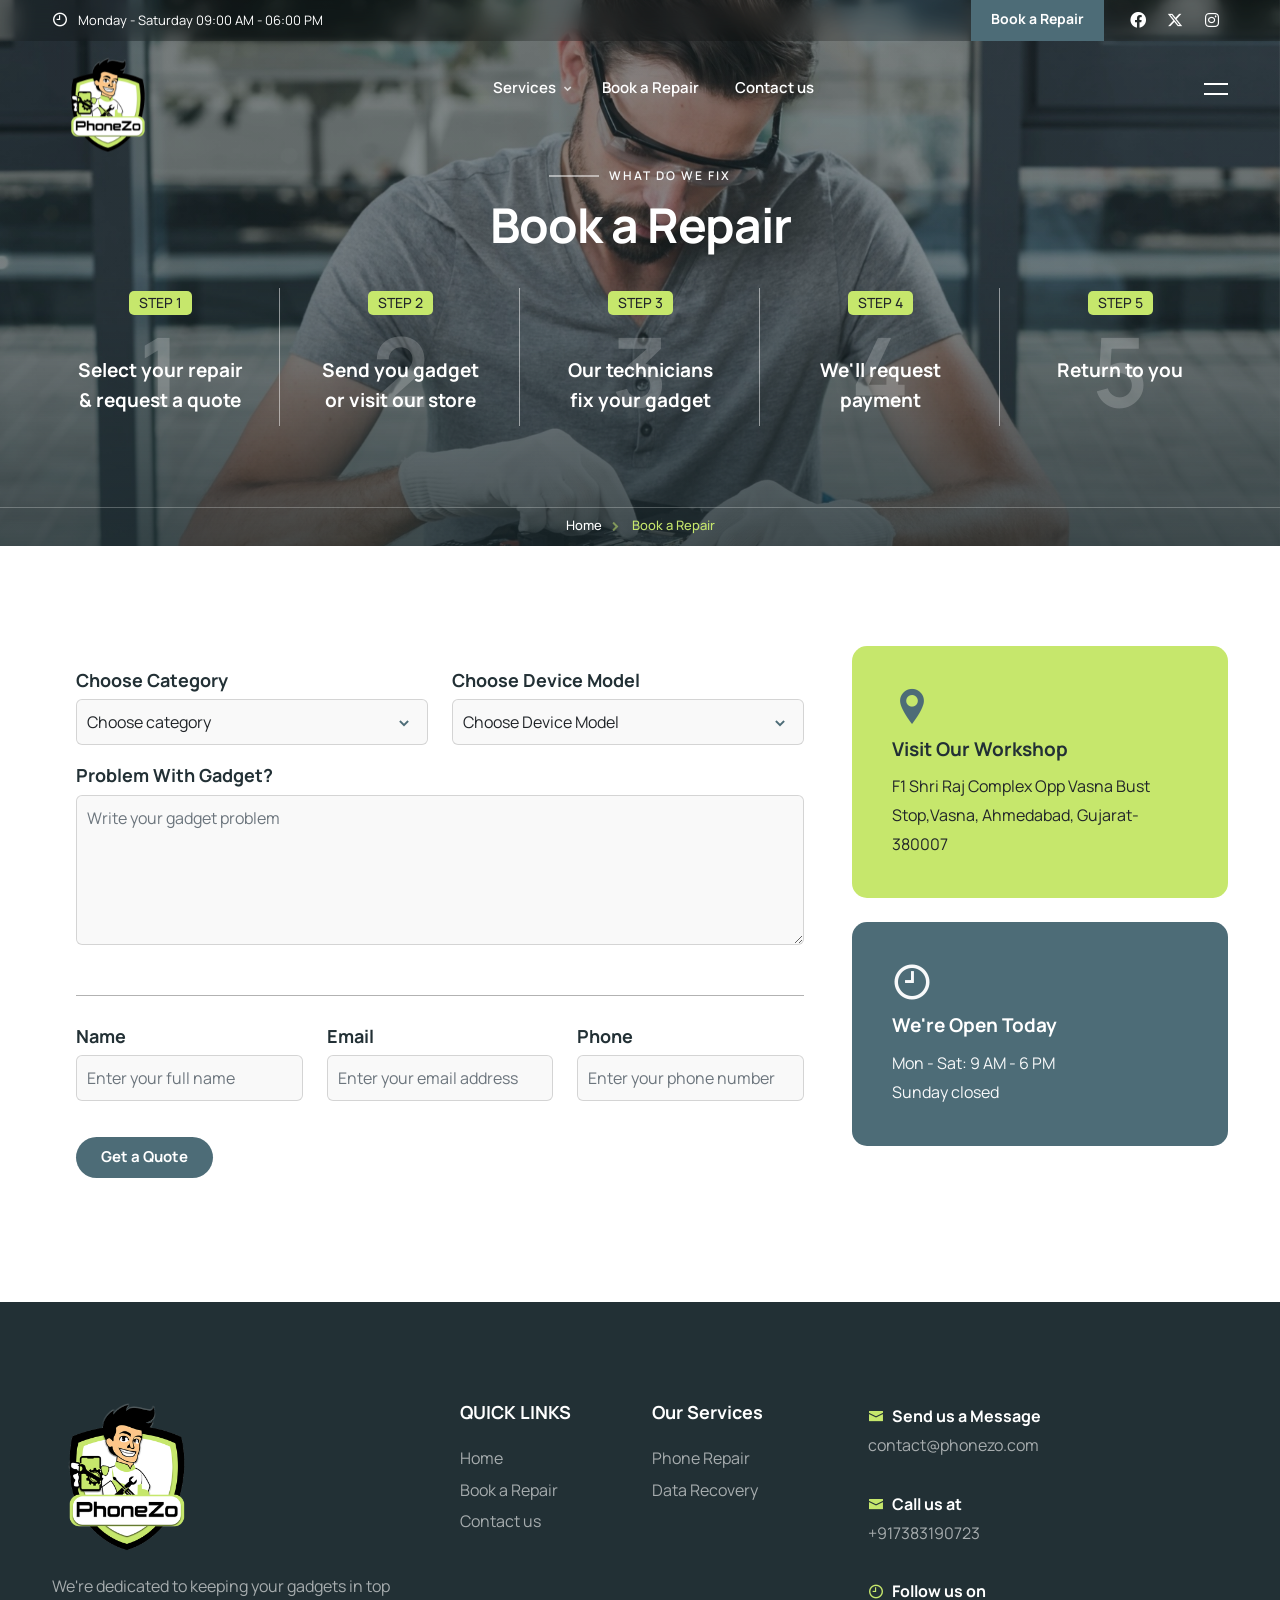
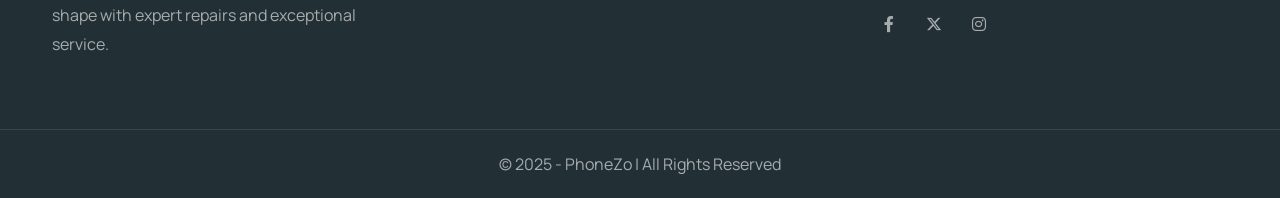
==== book-repair.html @ 8bac2947 "first commit" ====
<!DOCTYPE html>
<html lang="en">

<head>
    <title>Book Repair | Phonezo</title>
    <link rel="icon" href="images/icon.webp" type="image/gif" sizes="16x16">
    <meta content="text/html;charset=utf-8" http-equiv="Content-Type">
    <meta content="width=device-width, initial-scale=1.0" name="viewport">
    <meta content="Book Repair" name="description">
    <meta content="" name="keywords">
    <meta content="" name="author">
    <link href="css/bootstrap.min.css" rel="stylesheet" type="text/css" id="bootstrap">
    <link href="css/plugins.css" rel="stylesheet" type="text/css">
    <link href="css/swiper.css" rel="stylesheet" type="text/css">
    <link href="css/style.css" rel="stylesheet" type="text/css">
    <link href="css/coloring.css" rel="stylesheet" type="text/css">
    <link id="colors" href="css/colors/scheme-01.css" rel="stylesheet" type="text/css">

</head>

<body>
    <div id="wrapper">
        <div class="float-text show-on-scroll">
            <span><a href="#">Scroll to top</a></span>
        </div>
        <div class="scrollbar-v show-on-scroll"></div>

        <div id="de-loader"></div>

        <header class="transparent has-topbar">
            <div id="topbar">
                <div class="container">
                    <div class="row">
                        <div class="col-lg-12">
                            <div class="d-flex justify-content-between xs-hide">
                                <div class="d-flex">
                                    <!-- <div class="topbar-widget me-5"><a href="#"><i class="icofont-location-pin"></i>Our
                                            Workshop: 100 S Main St, New York, NY</a></div> -->
                                    <div class="topbar-widget me-5"><a href="#"><i class="icofont-clock-time"></i>Monday
                                            - Saturday 09:00 AM - 06:00 PM</a></div>
                                </div>

                                <div class="d-flex">
                                    <a class="btn-topbar bg-color me-3" href="./book-repair.html">Book a Repair</a>
                                    <div class="social-icons">
                                        <a href="#"><i class="fa-brands fa-facebook fa-lg"></i></a>
                                        <a href="#"><i class="fa-brands fa-x-twitter fa-lg"></i></a>
                                        <a href="#"><i class="fa-brands fa-instagram fa-lg"></i></a>
                                    </div>
                                </div>
                            </div>
                        </div>
                    </div>
                    <div class="clearfix"></div>
                </div>
            </div>
            <div class="container">
                <div class="row">
                    <div class="col-md-12">
                        <div class="de-flex sm-pt10">
                            <div class="de-flex-col">
                                <!-- logo begin -->
                                <div id="logo">
                                    <a href="index.html">
                                        <img class="logo-main" src="images/logo.png" alt="">
                                        <img class="logo-scroll" src="images/logo.png" alt="">
                                        <img class="logo-mobile" src="images/logo.png" alt="">
                                    </a>
                                </div>
                                <!-- logo close -->
                            </div>
                            <div class="de-flex-col header-col-mid">
                                <ul id="mainmenu">
                                    <li><a class="menu-item" href="#">Services</a>
                                        <ul>
                                            <li><a class="menu-item" href="./phone-repair.html">Smartphone Repair</a>
                                            </li>
                                            <li><a class="menu-item" href="./data-recovery.html">Data Recovery</a>
                                            </li>
                                        </ul>
                                    </li>
                                    <li><a class="menu-item" href="./book-repair.html">Book a Repair</a></li>
                                    <li><a class="menu-item" href="./contact.html">Contact us</a></li>
                                </ul>
                            </div>
                            <div class="de-flex-col">
                                <div class="menu_side_area">
                                    <span id="menu-btn"></span>
                                </div>

                                <div id="btn-extra">
                                    <span></span>
                                    <span></span>
                                </div>
                            </div>
                        </div>
                    </div>
                </div>
            </div>
        </header>
        <div id="content" class="no-top no-bottom">
            <div id="top"></div>
            <section id="subheader" class="relative jarallax text-light">
                <img src="images/background/11.webp" class="jarallax-img" alt="">
                <div class="container relative z-2">
                    <div class="row justify-content-center">
                        <div class="col-lg-6 text-center">
                            <div class="subtitle s2 text-light wow fadeInUp mb-2">What Do We Fix</div>
                            <h1>Book a Repair</h1>
                        </div>
                    </div>

                    <div class="spacer-single"></div>

                    <div class="row g-4 grid-divider">
                        <div class="col-lg-1-5 col-md-6 wow fadeInRight" data-wow-delay=".2s">
                            <div class="de-step-s1 text-center">
                                <div class="d-number bg-color-2 text-dark wow fadeInRight" data-wow-delay=".2s">Step 1
                                </div>
                                <h4>Select your repair &amp; request a quote</h4>
                                <div class="abs abs-center fs-96 top-50 text-white op-2 fw-bold">1</div>
                            </div>
                        </div>
                        <div class="col-lg-1-5 col-md-6 wow fadeInRight" data-wow-delay=".4s">
                            <div class="de-step-s1 text-center">
                                <div class="d-number bg-color-2 text-dark wow fadeInRight" data-wow-delay=".4s">Step 2
                                </div>
                                <h4>Send you gadget or visit our store</h4>
                                <div class="abs abs-center fs-96 top-50 text-white op-2 fw-bold">2</div>
                            </div>
                        </div>
                        <div class="col-lg-1-5 col-md-6 wow fadeInRight" data-wow-delay=".6s">
                            <div class="de-step-s1 text-center">
                                <div class="d-number bg-color-2 text-dark wow fadeInRight" data-wow-delay=".6s">Step 3
                                </div>
                                <h4>Our technicians fix your gadget</h4>
                                <div class="abs abs-center fs-96 top-50 text-white op-2 fw-bold">3</div>
                            </div>
                        </div>
                        <div class="col-lg-1-5 col-md-6 wow fadeInRight" data-wow-delay=".8s">
                            <div class="de-step-s1 text-center">
                                <div class="d-number bg-color-2 text-dark wow fadeInRight" data-wow-delay=".8s">Step 4
                                </div>
                                <h4>We'll request payment</h4>
                                <div class="abs abs-center fs-96 top-50 text-white op-2 fw-bold">4</div>
                            </div>
                        </div>
                        <div class="col-lg-1-5 col-md-6 wow fadeInRight" data-wow-delay="1s">
                            <div class="de-step-s1 text-center">
                                <div class="d-number bg-color-2 text-dark wow fadeInRight" data-wow-delay="1s">Step 5
                                </div>
                                <h4>Return to you</h4>
                                <div class="abs abs-center fs-96 top-50 text-white op-2 fw-bold">5</div>
                            </div>
                        </div>
                    </div>
                </div>
                <div class="crumb-wrapper">
                    <ul class="crumb">
                        <li><a href="index.html">Home</a></li>
                        <li class="active">Book a Repair</li>
                    </ul>
                </div>
                <div class="sw-overlay"></div>
            </section>
            <!-- section close -->

            <section>
                <div class="container">
                    <div class="row g-4 justify-content-center">
                        <div class="col-lg-8">
                            <div class="p-4 bg-white rounded-10px">
                                <form id="contact_form" class="position-relative z1000" method="post">
                                    <input type="hidden" name="access_key" value="ddac4a6a-feb9-4a60-94c5-a2700b8d0fb1">
                                    <input type="hidden" name="subject" value="New Submission from Phonezo website">
                                    <input type="checkbox" name="botcheck" id="" style="display: none;">
                                    <div class="row">
                                        <div class="col-lg-6">
                                            <h5>Choose Category</h5>
                                            <div class="relative">
                                                <select name="category" required class="form-control">
                                                    <option hidden>Choose category</option>
                                                    <option value="Smart Phone">Smart Phone</option>
                                                    <option value="Data Recovery">Data Recovery</option>
                                                </select>
                                                <i
                                                    class="absolute top-0 end-0 id-color pt-3 pe-3 icofont-simple-down"></i>
                                            </div>
                                        </div>
                                        <div class="col-lg-6">
                                            <h5>Choose Device Model</h5>
                                            <div class="relative">
                                                <select name="model" class="form-control" required>
                                                    <option hidden>Choose Device Model</option>
                                                    <optgroup label="Mobile Brands">
                                                        <option value="apple">Apple</option>
                                                        <option value="samsung">Samsung</option>
                                                        <option value="oneplus">OnePlus</option>
                                                        <option value="google">Google</option>
                                                        <option value="xiaomi">Xiaomi</option>
                                                        <option value="oppo">Oppo</option>
                                                        <option value="vivo">Vivo</option>
                                                        <option value="realme">Realme</option>
                                                        <option value="motorola">Motorola</option>
                                                        <option value="nokia">Nokia</option>
                                                        <option value="other mobile">Other mobile</option>
                                                    </optgroup>
                                                    <optgroup label="Storage Device Brands">
                                                        <option value="seagate">Seagate</option>
                                                        <option value="wd">Western Digital (WD)</option>
                                                        <option value="samsung-ssd">Samsung (SSD)</option>
                                                        <option value="kingston">Kingston</option>
                                                        <option value="crucial">Crucial</option>
                                                        <option value="adata">ADATA</option>
                                                        <option value="sandisk">SanDisk</option>
                                                        <option value="toshiba">Toshiba</option>
                                                        <option value="transcend">Transcend</option>
                                                        <option value="other-storage">Other Storage Device</option>
                                                    </optgroup>
                                                </select>
                                                <i
                                                    class="absolute top-0 end-0 id-color pt-3 pe-3 icofont-simple-down"></i>
                                            </div>
                                        </div>

                                        <div class="field-set mb20">
                                            <h5>Problem With Gadget?</h5>
                                            <textarea name="Problem" id="problem" class="form-control h-150px"
                                                placeholder="Write your gadget problem"></textarea>
                                        </div>

                                        <div class="col-lg-12">
                                            <div class="spacer-30-line"></div>
                                        </div>

                                        <div class="col-lg-4">
                                            <h5>Name</h5>
                                            <input type="text" name="Name" id="name" class="form-control"
                                                placeholder="Enter your full name" required>
                                        </div>

                                        <div class="col-lg-4">
                                            <h5>Email</h5>
                                            <input type="text" name="Email" id="email" class="form-control"
                                                placeholder="Enter your email address">
                                        </div>

                                        <div class="col-lg-4">
                                            <h5>Phone</h5>
                                            <input type="text" name="phone" id="phone" class="form-control"
                                                placeholder="Enter your phone number" required>
                                        </div>
                                    </div>
                                    <div id='submit' class="mt-3">
                                        <input type='submit' id='send_message' value='Get a Quote' class="btn-main">
                                    </div>

                                    <div id="success_message" class='success'>
                                        Your message has been sent successfully. Refresh this page if you want to send
                                        more messages.
                                    </div>
                                    <div id="error_message" class='error'>
                                        Sorry there was an error sending your form.
                                    </div>
                                    <div id="result"></div>
                                </form>
                            </div>
                        </div>

                        <div class="col-lg-4">
                            <div class="relative text-dark p-40 rounded-1 bg-color-2 mb-4">
                                <i class="d-block id-color fs-40 mb-2 icofont-location-pin"></i>
                                <h4 class="mb-2">Visit Our Workshop</h4>
                                F1 Shri Raj Complex Opp Vasna Bust Stop,Vasna, Ahmedabad, Gujarat- 380007<br>

                            </div>

                            <div class="relative bg-color text-light p-40 rounded-1 mb-4">
                                <i class="d-block fs-40 mb-2 icofont-clock-time"></i>
                                <h4 class="mb-2">We're Open Today</h4>
                                Mon - Sat: 9 AM - 6 PM<br>
                                Sunday closed<br>
                            </div>
                        </div>
                    </div>
                </div>
            </section>


        </div>
        <footer class="section-dark">
            <div class="container">
                <div class="row gx-5">
                    <div class="col-lg-4 col-sm-6">
                        <img src="images/logo.png" class="w-150px" alt="">
                        <div class="spacer-20"></div>
                        <p>We're dedicated to keeping your gadgets in top shape with expert repairs and exceptional
                            service.</p>
                    </div>
                    <div class="col-lg-4 col-sm-12 order-lg-1 order-sm-2">
                        <div class="row">
                            <div class="col-lg-6 col-sm-6">
                                <div class="widget">
                                    <h5>QUICK LINKS</h5>
                                    <ul>
                                        <li><a href="index.html">Home</a></li>
                                        <li><a href="./book-repair.html">Book a Repair</a></li>
                                        <li><a href="./contact.html">Contact us</a></li>
                                    </ul>
                                </div>
                            </div>
                            <div class="col-lg-6 col-sm-6">
                                <div class="widget">
                                    <h5>Our Services</h5>
                                    <ul>
                                        <li><a href="./phone-repair.html">Phone Repair</a></li>
                                        <li><a href="./data-recovery.html">Data Recovery</a></li>
                                    </ul>
                                </div>
                            </div>
                        </div>
                    </div>
                    <div class="col-lg-4 col-sm-6 order-lg-2 order-sm-1">
                        <div class="widget">
                            <div class="fw-bold text-white"><i class="icofont-envelope me-2 id-color-2"></i>Send us a
                                Message</div>
                            contact@phonezo.com
                        </div>
                        <div class="widget">
                            <div class="fw-bold text-white"><i class="icofont-envelope me-2 id-color-2"></i>Call us at
                            </div>
                            +917383190723
                        </div>
                        <div class="fw-bold text-white"><i class="icofont-clock-time me-2 id-color-2"></i>Follow us
                            on
                        </div>
                        <div class="social-icons mb-sm-30">
                            <a href="#"><i class="fa-brands fa-facebook-f"></i></a>
                            <a href="#"><i class="fa-brands fa-x-twitter"></i></a>
                            <a href="#"><i class="fa-brands fa-instagram"></i></a>
                        </div>
                    </div>
                </div>
            </div>
            <div class="subfooter">
                <div class="container">
                    <div class="row">
                        <div class="col-md-12 text-center">
                            © 2025 - PhoneZo | All Rights Reserved
                        </div>
                    </div>
                </div>
            </div>
        </footer>
    </div>

    <div id="extra-wrap" class="text-light">
        <div id="btn-close">
            <span></span>
            <span></span>
        </div>

        <div id="extra-content">
            <img src="images/logo.png" class="w-100px" alt="">

            <div class="spacer-30-line"></div>

            <h5 class="mb-3">Our Services</h5>

            <div class="row g-2">
                <div class="col-6">
                    <a class="p-0 py-2 text-center d-block" href="single-repair.html">
                        <img src="images/svg-color/iphone-svgrepo-com.svg" class="w-50px mb-3" alt="">
                        <h6 class="mb-0">Phone Repair</h6>
                    </a>
                </div>

                <div class="col-6">
                    <a class="p-0 py-2 text-center d-block" href="single-repair.html">
                        <img src="images/svg-color/tablet-svgrepo-com.svg" class="w-50px mb-3" alt="">
                        <h6 class="mb-0">Data Recovery</h6>
                    </a>
                </div>
            </div>


            <div class="spacer-30-line"></div>

            <h5>Contact Us</h5>
            <div><i class="icofont-clock-time me-2 op-5"></i>Monday - Saturday 08.00 - 18.00</div>
            <div><i class="icofont-location-pin me-2 op-5"></i>100 S Main St, New York, </div>
            <div><i class="icofont-envelope me-2 op-5"></i>contact@PhoneZo.com</div>

            <div class="spacer-30-line"></div>

            <h5>About Us</h5>
            <p>We’re passionate about keeping your gadgets in top shape. Our dedicated team of experienced technicians
                combines technical expertise with exceptional customer service to provide reliable repairs for all your
                electronic devices.</p>

            <div class="social-icons">
                <a href="#"><i class="fa-brands fa-facebook-f"></i></a>
                <a href="#"><i class="fa-brands fa-x-twitter"></i></a>
                <a href="#"><i class="fa-brands fa-instagram"></i></a>
            </div>
        </div>
    </div>

    <script src="js/plugins.js"></script>
    <script src="js/designesia.js"></script>
    <script>
        const form = document.getElementById('contact_form');
        const result = document.getElementById('result');

        form.addEventListener('submit', function (e) {
            e.preventDefault();
            const formData = new FormData(form);
            const object = Object.fromEntries(formData);
            const json = JSON.stringify(object);
            result.innerHTML = "Please wait..."

            fetch('https://api.web3forms.com/submit', {
                method: 'POST',
                headers: {
                    'Content-Type': 'application/json',
                    'Accept': 'application/json'
                },
                body: json
            })
                .then(async (response) => {
                    let json = await response.json();
                    if (response.status == 200) {
                        result.innerHTML = json.message;
                    } else {
                        console.log(response);
                        result.innerHTML = json.message;
                    }
                })
                .catch(error => {
                    console.log(error);
                    result.innerHTML = "Something went wrong!";
                })
                .then(function () {
                    form.reset();
                    setTimeout(() => {
                        result.style.display = "none";
                    }, 3000);
                });
        });
    </script>
</body>

</html>
---- css/plugins.css ----
@charset "UTF-8";
/*!
 * animate.css -http://daneden.me/animate
 * Version - 3.5.1
 * Licensed under the MIT license - http://opensource.org/licenses/MIT
 *
 * Copyright (c) 2016 Daniel Eden
 */
 .animated{-webkit-animation-duration:.8s;animation-duration:.8s;-webkit-animation-fill-mode:both;animation-fill-mode:both}.animated.infinite{-webkit-animation-iteration-count:infinite;animation-iteration-count:infinite}.animated.hinge{-webkit-animation-duration:2s;animation-duration:2s}.animated.flipOutX,.animated.flipOutY,.animated.bounceIn,.animated.bounceOut{-webkit-animation-duration:.75s;animation-duration:.75s}@-webkit-keyframes bounce{from,20%,53%,80%,to{-webkit-animation-timing-function:cubic-bezier(.215,.61,.355,1);animation-timing-function:cubic-bezier(.215,.61,.355,1);-webkit-transform:translate3d(0,0,0);transform:translate3d(0,0,0)}40%,43%{-webkit-animation-timing-function:cubic-bezier(.755,.05,.855,.06);animation-timing-function:cubic-bezier(.755,.05,.855,.06);-webkit-transform:translate3d(0,-30px,0);transform:translate3d(0,-30px,0)}70%{-webkit-animation-timing-function:cubic-bezier(.755,.05,.855,.06);animation-timing-function:cubic-bezier(.755,.05,.855,.06);-webkit-transform:translate3d(0,-15px,0);transform:translate3d(0,-15px,0)}90%{-webkit-transform:translate3d(0,-4px,0);transform:translate3d(0,-4px,0)}}@keyframes bounce{from,20%,53%,80%,to{-webkit-animation-timing-function:cubic-bezier(.215,.61,.355,1);animation-timing-function:cubic-bezier(.215,.61,.355,1);-webkit-transform:translate3d(0,0,0);transform:translate3d(0,0,0)}40%,43%{-webkit-animation-timing-function:cubic-bezier(.755,.05,.855,.06);animation-timing-function:cubic-bezier(.755,.05,.855,.06);-webkit-transform:translate3d(0,-30px,0);transform:translate3d(0,-30px,0)}70%{-webkit-animation-timing-function:cubic-bezier(.755,.05,.855,.06);animation-timing-function:cubic-bezier(.755,.05,.855,.06);-webkit-transform:translate3d(0,-15px,0);transform:translate3d(0,-15px,0)}90%{-webkit-transform:translate3d(0,-4px,0);transform:translate3d(0,-4px,0)}}.bounce{-webkit-animation-name:bounce;animation-name:bounce;-webkit-transform-origin:center bottom;transform-origin:center bottom}@-webkit-keyframes flash{from,50%,to{opacity:1}25%,75%{opacity:0}}@keyframes flash{from,50%,to{opacity:1}25%,75%{opacity:0}}.flash{-webkit-animation-name:flash;animation-name:flash}@-webkit-keyframes pulse{from{-webkit-transform:scale3d(1,1,1);transform:scale3d(1,1,1)}50%{-webkit-transform:scale3d(1.05,1.05,1.05);transform:scale3d(1.05,1.05,1.05)}to{-webkit-transform:scale3d(1,1,1);transform:scale3d(1,1,1)}}@keyframes pulse{from{-webkit-transform:scale3d(1,1,1);transform:scale3d(1,1,1)}50%{-webkit-transform:scale3d(1.05,1.05,1.05);transform:scale3d(1.05,1.05,1.05)}to{-webkit-transform:scale3d(1,1,1);transform:scale3d(1,1,1)}}.pulse{-webkit-animation-name:pulse;animation-name:pulse}@-webkit-keyframes rubberBand{from{-webkit-transform:scale3d(1,1,1);transform:scale3d(1,1,1)}30%{-webkit-transform:scale3d(1.25,.75,1);transform:scale3d(1.25,.75,1)}40%{-webkit-transform:scale3d(.75,1.25,1);transform:scale3d(.75,1.25,1)}50%{-webkit-transform:scale3d(1.15,.85,1);transform:scale3d(1.15,.85,1)}65%{-webkit-transform:scale3d(.95,1.05,1);transform:scale3d(.95,1.05,1)}75%{-webkit-transform:scale3d(1.05,.95,1);transform:scale3d(1.05,.95,1)}to{-webkit-transform:scale3d(1,1,1);transform:scale3d(1,1,1)}}@keyframes rubberBand{from{-webkit-transform:scale3d(1,1,1);transform:scale3d(1,1,1)}30%{-webkit-transform:scale3d(1.25,.75,1);transform:scale3d(1.25,.75,1)}40%{-webkit-transform:scale3d(.75,1.25,1);transform:scale3d(.75,1.25,1)}50%{-webkit-transform:scale3d(1.15,.85,1);transform:scale3d(1.15,.85,1)}65%{-webkit-transform:scale3d(.95,1.05,1);transform:scale3d(.95,1.05,1)}75%{-webkit-transform:scale3d(1.05,.95,1);transform:scale3d(1.05,.95,1)}to{-webkit-transform:scale3d(1,1,1);transform:scale3d(1,1,1)}}.rubberBand{-webkit-animation-name:rubberBand;animation-name:rubberBand}@-webkit-keyframes shake{from,to{-webkit-transform:translate3d(0,0,0);transform:translate3d(0,0,0)}10%,30%,50%,70%,90%{-webkit-transform:translate3d(-10px,0,0);transform:translate3d(-10px,0,0)}20%,40%,60%,80%{-webkit-transform:translate3d(10px,0,0);transform:translate3d(10px,0,0)}}@keyframes shake{from,to{-webkit-transform:translate3d(0,0,0);transform:translate3d(0,0,0)}10%,30%,50%,70%,90%{-webkit-transform:translate3d(-10px,0,0);transform:translate3d(-10px,0,0)}20%,40%,60%,80%{-webkit-transform:translate3d(10px,0,0);transform:translate3d(10px,0,0)}}.shake{-webkit-animation-name:shake;animation-name:shake}@-webkit-keyframes headShake{0%{-webkit-transform:translateX(0);transform:translateX(0)}6.5%{-webkit-transform:translateX(-6px) rotateY(-9deg);transform:translateX(-6px) rotateY(-9deg)}18.5%{-webkit-transform:translateX(5px) rotateY(7deg);transform:translateX(5px) rotateY(7deg)}31.5%{-webkit-transform:translateX(-3px) rotateY(-5deg);transform:translateX(-3px) rotateY(-5deg)}43.5%{-webkit-transform:translateX(2px) rotateY(3deg);transform:translateX(2px) rotateY(3deg)}50%{-webkit-transform:translateX(0);transform:translateX(0)}}@keyframes headShake{0%{-webkit-transform:translateX(0);transform:translateX(0)}6.5%{-webkit-transform:translateX(-6px) rotateY(-9deg);transform:translateX(-6px) rotateY(-9deg)}18.5%{-webkit-transform:translateX(5px) rotateY(7deg);transform:translateX(5px) rotateY(7deg)}31.5%{-webkit-transform:translateX(-3px) rotateY(-5deg);transform:translateX(-3px) rotateY(-5deg)}43.5%{-webkit-transform:translateX(2px) rotateY(3deg);transform:translateX(2px) rotateY(3deg)}50%{-webkit-transform:translateX(0);transform:translateX(0)}}.headShake{-webkit-animation-timing-function:ease-in-out;animation-timing-function:ease-in-out;-webkit-animation-name:headShake;animation-name:headShake}@-webkit-keyframes swing{20%{-webkit-transform:rotate3d(0,0,1,15deg);transform:rotate3d(0,0,1,15deg)}40%{-webkit-transform:rotate3d(0,0,1,-10deg);transform:rotate3d(0,0,1,-10deg)}60%{-webkit-transform:rotate3d(0,0,1,5deg);transform:rotate3d(0,0,1,5deg)}80%{-webkit-transform:rotate3d(0,0,1,-5deg);transform:rotate3d(0,0,1,-5deg)}to{-webkit-transform:rotate3d(0,0,1,0deg);transform:rotate3d(0,0,1,0deg)}}@keyframes swing{20%{-webkit-transform:rotate3d(0,0,1,15deg);transform:rotate3d(0,0,1,15deg)}40%{-webkit-transform:rotate3d(0,0,1,-10deg);transform:rotate3d(0,0,1,-10deg)}60%{-webkit-transform:rotate3d(0,0,1,5deg);transform:rotate3d(0,0,1,5deg)}80%{-webkit-transform:rotate3d(0,0,1,-5deg);transform:rotate3d(0,0,1,-5deg)}to{-webkit-transform:rotate3d(0,0,1,0deg);transform:rotate3d(0,0,1,0deg)}}.swing{-webkit-transform-origin:top center;transform-origin:top center;-webkit-animation-name:swing;animation-name:swing}@-webkit-keyframes tada{from{-webkit-transform:scale3d(1,1,1);transform:scale3d(1,1,1)}10%,20%{-webkit-transform:scale3d(.9,.9,.9) rotate3d(0,0,1,-3deg);transform:scale3d(.9,.9,.9) rotate3d(0,0,1,-3deg)}30%,50%,70%,90%{-webkit-transform:scale3d(1.1,1.1,1.1) rotate3d(0,0,1,3deg);transform:scale3d(1.1,1.1,1.1) rotate3d(0,0,1,3deg)}40%,60%,80%{-webkit-transform:scale3d(1.1,1.1,1.1) rotate3d(0,0,1,-3deg);transform:scale3d(1.1,1.1,1.1) rotate3d(0,0,1,-3deg)}to{-webkit-transform:scale3d(1,1,1);transform:scale3d(1,1,1)}}@keyframes tada{from{-webkit-transform:scale3d(1,1,1);transform:scale3d(1,1,1)}10%,20%{-webkit-transform:scale3d(.9,.9,.9) rotate3d(0,0,1,-3deg);transform:scale3d(.9,.9,.9) rotate3d(0,0,1,-3deg)}30%,50%,70%,90%{-webkit-transform:scale3d(1.1,1.1,1.1) rotate3d(0,0,1,3deg);transform:scale3d(1.1,1.1,1.1) rotate3d(0,0,1,3deg)}40%,60%,80%{-webkit-transform:scale3d(1.1,1.1,1.1) rotate3d(0,0,1,-3deg);transform:scale3d(1.1,1.1,1.1) rotate3d(0,0,1,-3deg)}to{-webkit-transform:scale3d(1,1,1);transform:scale3d(1,1,1)}}.tada{-webkit-animation-name:tada;animation-name:tada}@-webkit-keyframes wobble{from{-webkit-transform:none;transform:none}15%{-webkit-transform:translate3d(-25%,0,0) rotate3d(0,0,1,-5deg);transform:translate3d(-25%,0,0) rotate3d(0,0,1,-5deg)}30%{-webkit-transform:translate3d(20%,0,0) rotate3d(0,0,1,3deg);transform:translate3d(20%,0,0) rotate3d(0,0,1,3deg)}45%{-webkit-transform:translate3d(-15%,0,0) rotate3d(0,0,1,-3deg);transform:translate3d(-15%,0,0) rotate3d(0,0,1,-3deg)}60%{-webkit-transform:translate3d(10%,0,0) rotate3d(0,0,1,2deg);transform:translate3d(10%,0,0) rotate3d(0,0,1,2deg)}75%{-webkit-transform:translate3d(-5%,0,0) rotate3d(0,0,1,-1deg);transform:translate3d(-5%,0,0) rotate3d(0,0,1,-1deg)}to{-webkit-transform:none;transform:none}}@keyframes wobble{from{-webkit-transform:none;transform:none}15%{-webkit-transform:translate3d(-25%,0,0) rotate3d(0,0,1,-5deg);transform:translate3d(-25%,0,0) rotate3d(0,0,1,-5deg)}30%{-webkit-transform:translate3d(20%,0,0) rotate3d(0,0,1,3deg);transform:translate3d(20%,0,0) rotate3d(0,0,1,3deg)}45%{-webkit-transform:translate3d(-15%,0,0) rotate3d(0,0,1,-3deg);transform:translate3d(-15%,0,0) rotate3d(0,0,1,-3deg)}60%{-webkit-transform:translate3d(10%,0,0) rotate3d(0,0,1,2deg);transform:translate3d(10%,0,0) rotate3d(0,0,1,2deg)}75%{-webkit-transform:translate3d(-5%,0,0) rotate3d(0,0,1,-1deg);transform:translate3d(-5%,0,0) rotate3d(0,0,1,-1deg)}to{-webkit-transform:none;transform:none}}.wobble{-webkit-animation-name:wobble;animation-name:wobble}@-webkit-keyframes jello{from,11.1%,to{-webkit-transform:none;transform:none}22.2%{-webkit-transform:skewX(-12.5deg) skewY(-12.5deg);transform:skewX(-12.5deg) skewY(-12.5deg)}33.3%{-webkit-transform:skewX(6.25deg) skewY(6.25deg);transform:skewX(6.25deg) skewY(6.25deg)}44.4%{-webkit-transform:skewX(-3.125deg) skewY(-3.125deg);transform:skewX(-3.125deg) skewY(-3.125deg)}55.5%{-webkit-transform:skewX(1.5625deg) skewY(1.5625deg);transform:skewX(1.5625deg) skewY(1.5625deg)}66.6%{-webkit-transform:skewX(-0.78125deg) skewY(-0.78125deg);transform:skewX(-0.78125deg) skewY(-0.78125deg)}77.7%{-webkit-transform:skewX(0.390625deg) skewY(0.390625deg);transform:skewX(0.390625deg) skewY(0.390625deg)}88.8%{-webkit-transform:skewX(-0.1953125deg) skewY(-0.1953125deg);transform:skewX(-0.1953125deg) skewY(-0.1953125deg)}}@keyframes jello{from,11.1%,to{-webkit-transform:none;transform:none}22.2%{-webkit-transform:skewX(-12.5deg) skewY(-12.5deg);transform:skewX(-12.5deg) skewY(-12.5deg)}33.3%{-webkit-transform:skewX(6.25deg) skewY(6.25deg);transform:skewX(6.25deg) skewY(6.25deg)}44.4%{-webkit-transform:skewX(-3.125deg) skewY(-3.125deg);transform:skewX(-3.125deg) skewY(-3.125deg)}55.5%{-webkit-transform:skewX(1.5625deg) skewY(1.5625deg);transform:skewX(1.5625deg) skewY(1.5625deg)}66.6%{-webkit-transform:skewX(-0.78125deg) skewY(-0.78125deg);transform:skewX(-0.78125deg) skewY(-0.78125deg)}77.7%{-webkit-transform:skewX(0.390625deg) skewY(0.390625deg);transform:skewX(0.390625deg) skewY(0.390625deg)}88.8%{-webkit-transform:skewX(-0.1953125deg) skewY(-0.1953125deg);transform:skewX(-0.1953125deg) skewY(-0.1953125deg)}}.jello{-webkit-animation-name:jello;animation-name:jello;-webkit-transform-origin:center;transform-origin:center}@-webkit-keyframes bounceIn{from,20%,40%,60%,80%,to{-webkit-animation-timing-function:cubic-bezier(.215,.61,.355,1);animation-timing-function:cubic-bezier(.215,.61,.355,1)}0%{opacity:0;-webkit-transform:scale3d(.3,.3,.3);transform:scale3d(.3,.3,.3)}20%{-webkit-transform:scale3d(1.1,1.1,1.1);transform:scale3d(1.1,1.1,1.1)}40%{-webkit-transform:scale3d(.9,.9,.9);transform:scale3d(.9,.9,.9)}60%{opacity:1;-webkit-transform:scale3d(1.03,1.03,1.03);transform:scale3d(1.03,1.03,1.03)}80%{-webkit-transform:scale3d(.97,.97,.97);transform:scale3d(.97,.97,.97)}to{opacity:1;-webkit-transform:scale3d(1,1,1);transform:scale3d(1,1,1)}}@keyframes bounceIn{from,20%,40%,60%,80%,to{-webkit-animation-timing-function:cubic-bezier(.215,.61,.355,1);animation-timing-function:cubic-bezier(.215,.61,.355,1)}0%{opacity:0;-webkit-transform:scale3d(.3,.3,.3);transform:scale3d(.3,.3,.3)}20%{-webkit-transform:scale3d(1.1,1.1,1.1);transform:scale3d(1.1,1.1,1.1)}40%{-webkit-transform:scale3d(.9,.9,.9);transform:scale3d(.9,.9,.9)}60%{opacity:1;-webkit-transform:scale3d(1.03,1.03,1.03);transform:scale3d(1.03,1.03,1.03)}80%{-webkit-transform:scale3d(.97,.97,.97);transform:scale3d(.97,.97,.97)}to{opacity:1;-webkit-transform:scale3d(1,1,1);transform:scale3d(1,1,1)}}.bounceIn{-webkit-animation-name:bounceIn;animation-name:bounceIn}@-webkit-keyframes bounceInDown{from,60%,75%,90%,to{-webkit-animation-timing-function:cubic-bezier(.215,.61,.355,1);animation-timing-function:cubic-bezier(.215,.61,.355,1)}0%{opacity:0;-webkit-transform:translate3d(0,-3000px,0);transform:translate3d(0,-3000px,0)}60%{opacity:1;-webkit-transform:translate3d(0,25px,0);transform:translate3d(0,25px,0)}75%{-webkit-transform:translate3d(0,-10px,0);transform:translate3d(0,-10px,0)}90%{-webkit-transform:translate3d(0,5px,0);transform:translate3d(0,5px,0)}to{-webkit-transform:none;transform:none}}@keyframes bounceInDown{from,60%,75%,90%,to{-webkit-animation-timing-function:cubic-bezier(.215,.61,.355,1);animation-timing-function:cubic-bezier(.215,.61,.355,1)}0%{opacity:0;-webkit-transform:translate3d(0,-3000px,0);transform:translate3d(0,-3000px,0)}60%{opacity:1;-webkit-transform:translate3d(0,25px,0);transform:translate3d(0,25px,0)}75%{-webkit-transform:translate3d(0,-10px,0);transform:translate3d(0,-10px,0)}90%{-webkit-transform:translate3d(0,5px,0);transform:translate3d(0,5px,0)}to{-webkit-transform:none;transform:none}}.bounceInDown{-webkit-animation-name:bounceInDown;animation-name:bounceInDown}@-webkit-keyframes bounceInLeft{from,60%,75%,90%,to{-webkit-animation-timing-function:cubic-bezier(.215,.61,.355,1);animation-timing-function:cubic-bezier(.215,.61,.355,1)}0%{opacity:0;-webkit-transform:translate3d(-3000px,0,0);transform:translate3d(-3000px,0,0)}60%{opacity:1;-webkit-transform:translate3d(25px,0,0);transform:translate3d(25px,0,0)}75%{-webkit-transform:translate3d(-10px,0,0);transform:translate3d(-10px,0,0)}90%{-webkit-transform:translate3d(5px,0,0);transform:translate3d(5px,0,0)}to{-webkit-transform:none;transform:none}}@keyframes bounceInLeft{from,60%,75%,90%,to{-webkit-animation-timing-function:cubic-bezier(.215,.61,.355,1);animation-timing-function:cubic-bezier(.215,.61,.355,1)}0%{opacity:0;-webkit-transform:translate3d(-3000px,0,0);transform:translate3d(-3000px,0,0)}60%{opacity:1;-webkit-transform:translate3d(25px,0,0);transform:translate3d(25px,0,0)}75%{-webkit-transform:translate3d(-10px,0,0);transform:translate3d(-10px,0,0)}90%{-webkit-transform:translate3d(5px,0,0);transform:translate3d(5px,0,0)}to{-webkit-transform:none;transform:none}}.bounceInLeft{-webkit-animation-name:bounceInLeft;animation-name:bounceInLeft}@-webkit-keyframes bounceInRight{from,60%,75%,90%,to{-webkit-animation-timing-function:cubic-bezier(.215,.61,.355,1);animation-timing-function:cubic-bezier(.215,.61,.355,1)}from{opacity:0;-webkit-transform:translate3d(3000px,0,0);transform:translate3d(3000px,0,0)}60%{opacity:1;-webkit-transform:translate3d(-25px,0,0);transform:translate3d(-25px,0,0)}75%{-webkit-transform:translate3d(10px,0,0);transform:translate3d(10px,0,0)}90%{-webkit-transform:translate3d(-5px,0,0);transform:translate3d(-5px,0,0)}to{-webkit-transform:none;transform:none}}@keyframes bounceInRight{from,60%,75%,90%,to{-webkit-animation-timing-function:cubic-bezier(.215,.61,.355,1);animation-timing-function:cubic-bezier(.215,.61,.355,1)}from{opacity:0;-webkit-transform:translate3d(3000px,0,0);transform:translate3d(3000px,0,0)}60%{opacity:1;-webkit-transform:translate3d(-25px,0,0);transform:translate3d(-25px,0,0)}75%{-webkit-transform:translate3d(10px,0,0);transform:translate3d(10px,0,0)}90%{-webkit-transform:translate3d(-5px,0,0);transform:translate3d(-5px,0,0)}to{-webkit-transform:none;transform:none}}.bounceInRight{-webkit-animation-name:bounceInRight;animation-name:bounceInRight}@-webkit-keyframes bounceInUp{from,60%,75%,90%,to{-webkit-animation-timing-function:cubic-bezier(.215,.61,.355,1);animation-timing-function:cubic-bezier(.215,.61,.355,1)}from{opacity:0;-webkit-transform:translate3d(0,3000px,0);transform:translate3d(0,3000px,0)}60%{opacity:1;-webkit-transform:translate3d(0,-20px,0);transform:translate3d(0,-20px,0)}75%{-webkit-transform:translate3d(0,10px,0);transform:translate3d(0,10px,0)}90%{-webkit-transform:translate3d(0,-5px,0);transform:translate3d(0,-5px,0)}to{-webkit-transform:translate3d(0,0,0);transform:translate3d(0,0,0)}}@keyframes bounceInUp{from,60%,75%,90%,to{-webkit-animation-timing-function:cubic-bezier(.215,.61,.355,1);animation-timing-function:cubic-bezier(.215,.61,.355,1)}from{opacity:0;-webkit-transform:translate3d(0,3000px,0);transform:translate3d(0,3000px,0)}60%{opacity:1;-webkit-transform:translate3d(0,-20px,0);transform:translate3d(0,-20px,0)}75%{-webkit-transform:translate3d(0,10px,0);transform:translate3d(0,10px,0)}90%{-webkit-transform:translate3d(0,-5px,0);transform:translate3d(0,-5px,0)}to{-webkit-transform:translate3d(0,0,0);transform:translate3d(0,0,0)}}.bounceInUp{-webkit-animation-name:bounceInUp;animation-name:bounceInUp}@-webkit-keyframes bounceOut{20%{-webkit-transform:scale3d(.9,.9,.9);transform:scale3d(.9,.9,.9)}50%,55%{opacity:1;-webkit-transform:scale3d(1.1,1.1,1.1);transform:scale3d(1.1,1.1,1.1)}to{opacity:0;-webkit-transform:scale3d(.3,.3,.3);transform:scale3d(.3,.3,.3)}}@keyframes bounceOut{20%{-webkit-transform:scale3d(.9,.9,.9);transform:scale3d(.9,.9,.9)}50%,55%{opacity:1;-webkit-transform:scale3d(1.1,1.1,1.1);transform:scale3d(1.1,1.1,1.1)}to{opacity:0;-webkit-transform:scale3d(.3,.3,.3);transform:scale3d(.3,.3,.3)}}.bounceOut{-webkit-animation-name:bounceOut;animation-name:bounceOut}@-webkit-keyframes bounceOutDown{20%{-webkit-transform:translate3d(0,10px,0);transform:translate3d(0,10px,0)}40%,45%{opacity:1;-webkit-transform:translate3d(0,-20px,0);transform:translate3d(0,-20px,0)}to{opacity:0;-webkit-transform:translate3d(0,2000px,0);transform:translate3d(0,2000px,0)}}@keyframes bounceOutDown{20%{-webkit-transform:translate3d(0,10px,0);transform:translate3d(0,10px,0)}40%,45%{opacity:1;-webkit-transform:translate3d(0,-20px,0);transform:translate3d(0,-20px,0)}to{opacity:0;-webkit-transform:translate3d(0,2000px,0);transform:translate3d(0,2000px,0)}}.bounceOutDown{-webkit-animation-name:bounceOutDown;animation-name:bounceOutDown}@-webkit-keyframes bounceOutLeft{20%{opacity:1;-webkit-transform:translate3d(20px,0,0);transform:translate3d(20px,0,0)}to{opacity:0;-webkit-transform:translate3d(-2000px,0,0);transform:translate3d(-2000px,0,0)}}@keyframes bounceOutLeft{20%{opacity:1;-webkit-transform:translate3d(20px,0,0);transform:translate3d(20px,0,0)}to{opacity:0;-webkit-transform:translate3d(-2000px,0,0);transform:translate3d(-2000px,0,0)}}.bounceOutLeft{-webkit-animation-name:bounceOutLeft;animation-name:bounceOutLeft}@-webkit-keyframes bounceOutRight{20%{opacity:1;-webkit-transform:translate3d(-20px,0,0);transform:translate3d(-20px,0,0)}to{opacity:0;-webkit-transform:translate3d(2000px,0,0);transform:translate3d(2000px,0,0)}}@keyframes bounceOutRight{20%{opacity:1;-webkit-transform:translate3d(-20px,0,0);transform:translate3d(-20px,0,0)}to{opacity:0;-webkit-transform:translate3d(2000px,0,0);transform:translate3d(2000px,0,0)}}.bounceOutRight{-webkit-animation-name:bounceOutRight;animation-name:bounceOutRight}@-webkit-keyframes bounceOutUp{20%{-webkit-transform:translate3d(0,-10px,0);transform:translate3d(0,-10px,0)}40%,45%{opacity:1;-webkit-transform:translate3d(0,20px,0);transform:translate3d(0,20px,0)}to{opacity:0;-webkit-transform:translate3d(0,-2000px,0);transform:translate3d(0,-2000px,0)}}@keyframes bounceOutUp{20%{-webkit-transform:translate3d(0,-10px,0);transform:translate3d(0,-10px,0)}40%,45%{opacity:1;-webkit-transform:translate3d(0,20px,0);transform:translate3d(0,20px,0)}to{opacity:0;-webkit-transform:translate3d(0,-2000px,0);transform:translate3d(0,-2000px,0)}}.bounceOutUp{-webkit-animation-name:bounceOutUp;animation-name:bounceOutUp}@-webkit-keyframes fadeIn{from{opacity:0}to{opacity:1}}@keyframes fadeIn{from{opacity:0}to{opacity:1}}.fadeIn{-webkit-animation-name:fadeIn;animation-name:fadeIn}@-webkit-keyframes fadeInDown{from{opacity:0;-webkit-transform:translate3d(0,-30%,0);transform:translate3d(0,-30%,0)}to{opacity:1;-webkit-transform:none;transform:none}}@keyframes fadeInDown{from{opacity:0;-webkit-transform:translate3d(0,-30%,0);transform:translate3d(0,-30%,0)}to{opacity:1;-webkit-transform:none;transform:none}}.fadeInDown{-webkit-animation-name:fadeInDown;animation-name:fadeInDown}@-webkit-keyframes fadeInDownBig{from{opacity:0;-webkit-transform:translate3d(0,-2000px,0);transform:translate3d(0,-2000px,0)}to{opacity:1;-webkit-transform:none;transform:none}}@keyframes fadeInDownBig{from{opacity:0;-webkit-transform:translate3d(0,-2000px,0);transform:translate3d(0,-2000px,0)}to{opacity:1;-webkit-transform:none;transform:none}}.fadeInDownBig{-webkit-animation-name:fadeInDownBig;animation-name:fadeInDownBig}@-webkit-keyframes fadeInLeft{from{opacity:0;-webkit-transform:translate3d(-10%,0,0);transform:translate3d(-10%,0,0)}to{opacity:1;-webkit-transform:none;transform:none}}@keyframes fadeInLeft{from{opacity:0;-webkit-transform:translate3d(-10%,0,0);transform:translate3d(-10%,0,0)}to{opacity:1;-webkit-transform:none;transform:none}}.fadeInLeft{-webkit-animation-name:fadeInLeft;animation-name:fadeInLeft}@-webkit-keyframes fadeInLeftBig{from{opacity:0;-webkit-transform:translate3d(-2000px,0,0);transform:translate3d(-2000px,0,0)}to{opacity:1;-webkit-transform:none;transform:none}}@keyframes fadeInLeftBig{from{opacity:0;-webkit-transform:translate3d(-2000px,0,0);transform:translate3d(-2000px,0,0)}to{opacity:1;-webkit-transform:none;transform:none}}.fadeInLeftBig{-webkit-animation-name:fadeInLeftBig;animation-name:fadeInLeftBig}@-webkit-keyframes fadeInRight{from{opacity:0;-webkit-transform:translate3d(10%,0,0);transform:translate3d(10%,0,0)}to{opacity:1;-webkit-transform:none;transform:none}}@keyframes fadeInRight{from{opacity:0;-webkit-transform:translate3d(10%,0,0);transform:translate3d(10%,0,0)}to{opacity:1;-webkit-transform:none;transform:none}}.fadeInRight{-webkit-animation-name:fadeInRight;animation-name:fadeInRight}@-webkit-keyframes fadeInRightBig{from{opacity:0;-webkit-transform:translate3d(2000px,0,0);transform:translate3d(2000px,0,0)}to{opacity:1;-webkit-transform:none;transform:none}}@keyframes fadeInRightBig{from{opacity:0;-webkit-transform:translate3d(2000px,0,0);transform:translate3d(2000px,0,0)}to{opacity:1;-webkit-transform:none;transform:none}}.fadeInRightBig{-webkit-animation-name:fadeInRightBig;animation-name:fadeInRightBig}@-webkit-keyframes fadeInUp{from{opacity:0;-webkit-transform:translate3d(0,30%,0);transform:translate3d(0,30%,0)}to{opacity:1;-webkit-transform:none;transform:none}}@keyframes fadeInUp{from{opacity:0;-webkit-transform:translate3d(0,30%,0);transform:translate3d(0,30%,0)}to{opacity:1;-webkit-transform:none;transform:none}}.fadeInUp{-webkit-animation-name:fadeInUp;animation-name:fadeInUp}@-webkit-keyframes fadeInUpBig{from{opacity:0;-webkit-transform:translate3d(0,2000px,0);transform:translate3d(0,2000px,0)}to{opacity:1;-webkit-transform:none;transform:none}}@keyframes fadeInUpBig{from{opacity:0;-webkit-transform:translate3d(0,2000px,0);transform:translate3d(0,2000px,0)}to{opacity:1;-webkit-transform:none;transform:none}}.fadeInUpBig{-webkit-animation-name:fadeInUpBig;animation-name:fadeInUpBig}@-webkit-keyframes fadeOut{from{opacity:1}to{opacity:0}}@keyframes fadeOut{from{opacity:1}to{opacity:0}}.fadeOut{-webkit-animation-name:fadeOut;animation-name:fadeOut}@-webkit-keyframes fadeOutDown{from{opacity:1}to{opacity:0;-webkit-transform:translate3d(0,30%,0);transform:translate3d(0,30%,0)}}@keyframes fadeOutDown{from{opacity:1}to{opacity:0;-webkit-transform:translate3d(0,30%,0);transform:translate3d(0,30%,0)}}.fadeOutDown{-webkit-animation-name:fadeOutDown;animation-name:fadeOutDown}@-webkit-keyframes fadeOutDownBig{from{opacity:1}to{opacity:0;-webkit-transform:translate3d(0,2000px,0);transform:translate3d(0,2000px,0)}}@keyframes fadeOutDownBig{from{opacity:1}to{opacity:0;-webkit-transform:translate3d(0,2000px,0);transform:translate3d(0,2000px,0)}}.fadeOutDownBig{-webkit-animation-name:fadeOutDownBig;animation-name:fadeOutDownBig}@-webkit-keyframes fadeOutLeft{from{opacity:1}to{opacity:0;-webkit-transform:translate3d(-10%,0,0);transform:translate3d(-10%,0,0)}}@keyframes fadeOutLeft{from{opacity:1}to{opacity:0;-webkit-transform:translate3d(-10%,0,0);transform:translate3d(-10%,0,0)}}.fadeOutLeft{-webkit-animation-name:fadeOutLeft;animation-name:fadeOutLeft}@-webkit-keyframes fadeOutLeftBig{from{opacity:1}to{opacity:0;-webkit-transform:translate3d(-2000px,0,0);transform:translate3d(-2000px,0,0)}}@keyframes fadeOutLeftBig{from{opacity:1}to{opacity:0;-webkit-transform:translate3d(-2000px,0,0);transform:translate3d(-2000px,0,0)}}.fadeOutLeftBig{-webkit-animation-name:fadeOutLeftBig;animation-name:fadeOutLeftBig}@-webkit-keyframes fadeOutRight{from{opacity:1}to{opacity:0;-webkit-transform:translate3d(10%,0,0);transform:translate3d(10%,0,0)}}@keyframes fadeOutRight{from{opacity:1}to{opacity:0;-webkit-transform:translate3d(10%,0,0);transform:translate3d(10%,0,0)}}.fadeOutRight{-webkit-animation-name:fadeOutRight;animation-name:fadeOutRight}@-webkit-keyframes fadeOutRightBig{from{opacity:1}to{opacity:0;-webkit-transform:translate3d(2000px,0,0);transform:translate3d(2000px,0,0)}}@keyframes fadeOutRightBig{from{opacity:1}to{opacity:0;-webkit-transform:translate3d(2000px,0,0);transform:translate3d(2000px,0,0)}}.fadeOutRightBig{-webkit-animation-name:fadeOutRightBig;animation-name:fadeOutRightBig}@-webkit-keyframes fadeOutUp{from{opacity:1}to{opacity:0;-webkit-transform:translate3d(0,-30%,0);transform:translate3d(0,-30%,0)}}@keyframes fadeOutUp{from{opacity:1}to{opacity:0;-webkit-transform:translate3d(0,-30%,0);transform:translate3d(0,-30%,0)}}.fadeOutUp{-webkit-animation-name:fadeOutUp;animation-name:fadeOutUp}@-webkit-keyframes fadeOutUpBig{from{opacity:1}to{opacity:0;-webkit-transform:translate3d(0,-2000px,0);transform:translate3d(0,-2000px,0)}}@keyframes fadeOutUpBig{from{opacity:1}to{opacity:0;-webkit-transform:translate3d(0,-2000px,0);transform:translate3d(0,-2000px,0)}}.fadeOutUpBig{-webkit-animation-name:fadeOutUpBig;animation-name:fadeOutUpBig}@-webkit-keyframes flip{from{-webkit-transform:perspective(400px) rotate3d(0,1,0,-360deg);transform:perspective(400px) rotate3d(0,1,0,-360deg);-webkit-animation-timing-function:ease-out;animation-timing-function:ease-out}40%{-webkit-transform:perspective(400px) translate3d(0,0,150px) rotate3d(0,1,0,-190deg);transform:perspective(400px) translate3d(0,0,150px) rotate3d(0,1,0,-190deg);-webkit-animation-timing-function:ease-out;animation-timing-function:ease-out}50%{-webkit-transform:perspective(400px) translate3d(0,0,150px) rotate3d(0,1,0,-170deg);transform:perspective(400px) translate3d(0,0,150px) rotate3d(0,1,0,-170deg);-webkit-animation-timing-function:ease-in;animation-timing-function:ease-in}80%{-webkit-transform:perspective(400px) scale3d(.95,.95,.95);transform:perspective(400px) scale3d(.95,.95,.95);-webkit-animation-timing-function:ease-in;animation-timing-function:ease-in}to{-webkit-transform:perspective(400px);transform:perspective(400px);-webkit-animation-timing-function:ease-in;animation-timing-function:ease-in}}@keyframes flip{from{-webkit-transform:perspective(400px) rotate3d(0,1,0,-360deg);transform:perspective(400px) rotate3d(0,1,0,-360deg);-webkit-animation-timing-function:ease-out;animation-timing-function:ease-out}40%{-webkit-transform:perspective(400px) translate3d(0,0,150px) rotate3d(0,1,0,-190deg);transform:perspective(400px) translate3d(0,0,150px) rotate3d(0,1,0,-190deg);-webkit-animation-timing-function:ease-out;animation-timing-function:ease-out}50%{-webkit-transform:perspective(400px) translate3d(0,0,150px) rotate3d(0,1,0,-170deg);transform:perspective(400px) translate3d(0,0,150px) rotate3d(0,1,0,-170deg);-webkit-animation-timing-function:ease-in;animation-timing-function:ease-in}80%{-webkit-transform:perspective(400px) scale3d(.95,.95,.95);transform:perspective(400px) scale3d(.95,.95,.95);-webkit-animation-timing-function:ease-in;animation-timing-function:ease-in}to{-webkit-transform:perspective(400px);transform:perspective(400px);-webkit-animation-timing-function:ease-in;animation-timing-function:ease-in}}.animated.flip{-webkit-backface-visibility:visible;backface-visibility:visible;-webkit-animation-name:flip;animation-name:flip}@-webkit-keyframes flipInX{from{-webkit-transform:perspective(400px) rotate3d(1,0,0,90deg);transform:perspective(400px) rotate3d(1,0,0,90deg);-webkit-animation-timing-function:ease-in;animation-timing-function:ease-in;opacity:0}40%{-webkit-transform:perspective(400px) rotate3d(1,0,0,-20deg);transform:perspective(400px) rotate3d(1,0,0,-20deg);-webkit-animation-timing-function:ease-in;animation-timing-function:ease-in}60%{-webkit-transform:perspective(400px) rotate3d(1,0,0,10deg);transform:perspective(400px) rotate3d(1,0,0,10deg);opacity:1}80%{-webkit-transform:perspective(400px) rotate3d(1,0,0,-5deg);transform:perspective(400px) rotate3d(1,0,0,-5deg)}to{-webkit-transform:perspective(400px);transform:perspective(400px)}}@keyframes flipInX{from{-webkit-transform:perspective(400px) rotate3d(1,0,0,90deg);transform:perspective(400px) rotate3d(1,0,0,90deg);-webkit-animation-timing-function:ease-in;animation-timing-function:ease-in;opacity:0}40%{-webkit-transform:perspective(400px) rotate3d(1,0,0,-20deg);transform:perspective(400px) rotate3d(1,0,0,-20deg);-webkit-animation-timing-function:ease-in;animation-timing-function:ease-in}60%{-webkit-transform:perspective(400px) rotate3d(1,0,0,10deg);transform:perspective(400px) rotate3d(1,0,0,10deg);opacity:1}80%{-webkit-transform:perspective(400px) rotate3d(1,0,0,-5deg);transform:perspective(400px) rotate3d(1,0,0,-5deg)}to{-webkit-transform:perspective(400px);transform:perspective(400px)}}.flipInX{-webkit-backface-visibility:visible!important;backface-visibility:visible!important;-webkit-animation-name:flipInX;animation-name:flipInX}@-webkit-keyframes flipInY{from{-webkit-transform:perspective(400px) rotate3d(0,1,0,90deg);transform:perspective(400px) rotate3d(0,1,0,90deg);-webkit-animation-timing-function:ease-in;animation-timing-function:ease-in;opacity:0}40%{-webkit-transform:perspective(400px) rotate3d(0,1,0,-20deg);transform:perspective(400px) rotate3d(0,1,0,-20deg);-webkit-animation-timing-function:ease-in;animation-timing-function:ease-in}60%{-webkit-transform:perspective(400px) rotate3d(0,1,0,10deg);transform:perspective(400px) rotate3d(0,1,0,10deg);opacity:1}80%{-webkit-transform:perspective(400px) rotate3d(0,1,0,-5deg);transform:perspective(400px) rotate3d(0,1,0,-5deg)}to{-webkit-transform:perspective(400px);transform:perspective(400px)}}@keyframes flipInY{from{-webkit-transform:perspective(400px) rotate3d(0,1,0,90deg);transform:perspective(400px) rotate3d(0,1,0,90deg);-webkit-animation-timing-function:ease-in;animation-timing-function:ease-in;opacity:0}40%{-webkit-transform:perspective(400px) rotate3d(0,1,0,-20deg);transform:perspective(400px) rotate3d(0,1,0,-20deg);-webkit-animation-timing-function:ease-in;animation-timing-function:ease-in}60%{-webkit-transform:perspective(400px) rotate3d(0,1,0,10deg);transform:perspective(400px) rotate3d(0,1,0,10deg);opacity:1}80%{-webkit-transform:perspective(400px) rotate3d(0,1,0,-5deg);transform:perspective(400px) rotate3d(0,1,0,-5deg)}to{-webkit-transform:perspective(400px);transform:perspective(400px)}}.flipInY{-webkit-backface-visibility:visible!important;backface-visibility:visible!important;-webkit-animation-name:flipInY;animation-name:flipInY}@-webkit-keyframes flipOutX{from{-webkit-transform:perspective(400px);transform:perspective(400px)}30%{-webkit-transform:perspective(400px) rotate3d(1,0,0,-20deg);transform:perspective(400px) rotate3d(1,0,0,-20deg);opacity:1}to{-webkit-transform:perspective(400px) rotate3d(1,0,0,90deg);transform:perspective(400px) rotate3d(1,0,0,90deg);opacity:0}}@keyframes flipOutX{from{-webkit-transform:perspective(400px);transform:perspective(400px)}30%{-webkit-transform:perspective(400px) rotate3d(1,0,0,-20deg);transform:perspective(400px) rotate3d(1,0,0,-20deg);opacity:1}to{-webkit-transform:perspective(400px) rotate3d(1,0,0,90deg);transform:perspective(400px) rotate3d(1,0,0,90deg);opacity:0}}.flipOutX{-webkit-animation-name:flipOutX;animation-name:flipOutX;-webkit-backface-visibility:visible!important;backface-visibility:visible!important}@-webkit-keyframes flipOutY{from{-webkit-transform:perspective(400px);transform:perspective(400px)}30%{-webkit-transform:perspective(400px) rotate3d(0,1,0,-15deg);transform:perspective(400px) rotate3d(0,1,0,-15deg);opacity:1}to{-webkit-transform:perspective(400px) rotate3d(0,1,0,90deg);transform:perspective(400px) rotate3d(0,1,0,90deg);opacity:0}}@keyframes flipOutY{from{-webkit-transform:perspective(400px);transform:perspective(400px)}30%{-webkit-transform:perspective(400px) rotate3d(0,1,0,-15deg);transform:perspective(400px) rotate3d(0,1,0,-15deg);opacity:1}to{-webkit-transform:perspective(400px) rotate3d(0,1,0,90deg);transform:perspective(400px) rotate3d(0,1,0,90deg);opacity:0}}.flipOutY{-webkit-backface-visibility:visible!important;backface-visibility:visible!important;-webkit-animation-name:flipOutY;animation-name:flipOutY}@-webkit-keyframes lightSpeedIn{from{-webkit-transform:translate3d(10%,0,0) skewX(-30deg);transform:translate3d(10%,0,0) skewX(-30deg);opacity:0}60%{-webkit-transform:skewX(20deg);transform:skewX(20deg);opacity:1}80%{-webkit-transform:skewX(-5deg);transform:skewX(-5deg);opacity:1}to{-webkit-transform:none;transform:none;opacity:1}}@keyframes lightSpeedIn{from{-webkit-transform:translate3d(10%,0,0) skewX(-30deg);transform:translate3d(10%,0,0) skewX(-30deg);opacity:0}60%{-webkit-transform:skewX(20deg);transform:skewX(20deg);opacity:1}80%{-webkit-transform:skewX(-5deg);transform:skewX(-5deg);opacity:1}to{-webkit-transform:none;transform:none;opacity:1}}.lightSpeedIn{-webkit-animation-name:lightSpeedIn;animation-name:lightSpeedIn;-webkit-animation-timing-function:ease-out;animation-timing-function:ease-out}@-webkit-keyframes lightSpeedOut{from{opacity:1}to{-webkit-transform:translate3d(10%,0,0) skewX(30deg);transform:translate3d(10%,0,0) skewX(30deg);opacity:0}}@keyframes lightSpeedOut{from{opacity:1}to{-webkit-transform:translate3d(10%,0,0) skewX(30deg);transform:translate3d(10%,0,0) skewX(30deg);opacity:0}}.lightSpeedOut{-webkit-animation-name:lightSpeedOut;animation-name:lightSpeedOut;-webkit-animation-timing-function:ease-in;animation-timing-function:ease-in}@-webkit-keyframes rotateIn{from{-webkit-transform-origin:center;transform-origin:center;-webkit-transform:rotate3d(0,0,1,-200deg);transform:rotate3d(0,0,1,-200deg);opacity:0}to{-webkit-transform-origin:center;transform-origin:center;-webkit-transform:none;transform:none;opacity:1}}@keyframes rotateIn{from{-webkit-transform-origin:center;transform-origin:center;-webkit-transform:rotate3d(0,0,1,-200deg);transform:rotate3d(0,0,1,-200deg);opacity:0}to{-webkit-transform-origin:center;transform-origin:center;-webkit-transform:none;transform:none;opacity:1}}.rotateIn{-webkit-animation-name:rotateIn;animation-name:rotateIn}@-webkit-keyframes rotateInDownLeft{from{-webkit-transform-origin:left bottom;transform-origin:left bottom;-webkit-transform:rotate3d(0,0,1,-45deg);transform:rotate3d(0,0,1,-45deg);opacity:0}to{-webkit-transform-origin:left bottom;transform-origin:left bottom;-webkit-transform:none;transform:none;opacity:1}}@keyframes rotateInDownLeft{from{-webkit-transform-origin:left bottom;transform-origin:left bottom;-webkit-transform:rotate3d(0,0,1,-45deg);transform:rotate3d(0,0,1,-45deg);opacity:0}to{-webkit-transform-origin:left bottom;transform-origin:left bottom;-webkit-transform:none;transform:none;opacity:1}}.rotateInDownLeft{-webkit-animation-name:rotateInDownLeft;animation-name:rotateInDownLeft}@-webkit-keyframes rotateInDownRight{from{-webkit-transform-origin:right bottom;transform-origin:right bottom;-webkit-transform:rotate3d(0,0,1,45deg);transform:rotate3d(0,0,1,45deg);opacity:0}to{-webkit-transform-origin:right bottom;transform-origin:right bottom;-webkit-transform:none;transform:none;opacity:1}}@keyframes rotateInDownRight{from{-webkit-transform-origin:right bottom;transform-origin:right bottom;-webkit-transform:rotate3d(0,0,1,45deg);transform:rotate3d(0,0,1,45deg);opacity:0}to{-webkit-transform-origin:right bottom;transform-origin:right bottom;-webkit-transform:none;transform:none;opacity:1}}.rotateInDownRight{-webkit-animation-name:rotateInDownRight;animation-name:rotateInDownRight}@-webkit-keyframes rotateInUpLeft{from{-webkit-transform-origin:left bottom;transform-origin:left bottom;-webkit-transform:rotate3d(0,0,1,45deg);transform:rotate3d(0,0,1,45deg);opacity:0}to{-webkit-transform-origin:left bottom;transform-origin:left bottom;-webkit-transform:none;transform:none;opacity:1}}@keyframes rotateInUpLeft{from{-webkit-transform-origin:left bottom;transform-origin:left bottom;-webkit-transform:rotate3d(0,0,1,45deg);transform:rotate3d(0,0,1,45deg);opacity:0}to{-webkit-transform-origin:left bottom;transform-origin:left bottom;-webkit-transform:none;transform:none;opacity:1}}.rotateInUpLeft{-webkit-animation-name:rotateInUpLeft;animation-name:rotateInUpLeft}@-webkit-keyframes rotateInUpRight{from{-webkit-transform-origin:right bottom;transform-origin:right bottom;-webkit-transform:rotate3d(0,0,1,-90deg);transform:rotate3d(0,0,1,-90deg);opacity:0}to{-webkit-transform-origin:right bottom;transform-origin:right bottom;-webkit-transform:none;transform:none;opacity:1}}@keyframes rotateInUpRight{from{-webkit-transform-origin:right bottom;transform-origin:right bottom;-webkit-transform:rotate3d(0,0,1,-90deg);transform:rotate3d(0,0,1,-90deg);opacity:0}to{-webkit-transform-origin:right bottom;transform-origin:right bottom;-webkit-transform:none;transform:none;opacity:1}}.rotateInUpRight{-webkit-animation-name:rotateInUpRight;animation-name:rotateInUpRight}@-webkit-keyframes rotateOut{from{-webkit-transform-origin:center;transform-origin:center;opacity:1}to{-webkit-transform-origin:center;transform-origin:center;-webkit-transform:rotate3d(0,0,1,200deg);transform:rotate3d(0,0,1,200deg);opacity:0}}@keyframes rotateOut{from{-webkit-transform-origin:center;transform-origin:center;opacity:1}to{-webkit-transform-origin:center;transform-origin:center;-webkit-transform:rotate3d(0,0,1,200deg);transform:rotate3d(0,0,1,200deg);opacity:0}}.rotateOut{-webkit-animation-name:rotateOut;animation-name:rotateOut}@-webkit-keyframes rotateOutDownLeft{from{-webkit-transform-origin:left bottom;transform-origin:left bottom;opacity:1}to{-webkit-transform-origin:left bottom;transform-origin:left bottom;-webkit-transform:rotate3d(0,0,1,45deg);transform:rotate3d(0,0,1,45deg);opacity:0}}@keyframes rotateOutDownLeft{from{-webkit-transform-origin:left bottom;transform-origin:left bottom;opacity:1}to{-webkit-transform-origin:left bottom;transform-origin:left bottom;-webkit-transform:rotate3d(0,0,1,45deg);transform:rotate3d(0,0,1,45deg);opacity:0}}.rotateOutDownLeft{-webkit-animation-name:rotateOutDownLeft;animation-name:rotateOutDownLeft}@-webkit-keyframes rotateOutDownRight{from{-webkit-transform-origin:right bottom;transform-origin:right bottom;opacity:1}to{-webkit-transform-origin:right bottom;transform-origin:right bottom;-webkit-transform:rotate3d(0,0,1,-45deg);transform:rotate3d(0,0,1,-45deg);opacity:0}}@keyframes rotateOutDownRight{from{-webkit-transform-origin:right bottom;transform-origin:right bottom;opacity:1}to{-webkit-transform-origin:right bottom;transform-origin:right bottom;-webkit-transform:rotate3d(0,0,1,-45deg);transform:rotate3d(0,0,1,-45deg);opacity:0}}.rotateOutDownRight{-webkit-animation-name:rotateOutDownRight;animation-name:rotateOutDownRight}@-webkit-keyframes rotateOutUpLeft{from{-webkit-transform-origin:left bottom;transform-origin:left bottom;opacity:1}to{-webkit-transform-origin:left bottom;transform-origin:left bottom;-webkit-transform:rotate3d(0,0,1,-45deg);transform:rotate3d(0,0,1,-45deg);opacity:0}}@keyframes rotateOutUpLeft{from{-webkit-transform-origin:left bottom;transform-origin:left bottom;opacity:1}to{-webkit-transform-origin:left bottom;transform-origin:left bottom;-webkit-transform:rotate3d(0,0,1,-45deg);transform:rotate3d(0,0,1,-45deg);opacity:0}}.rotateOutUpLeft{-webkit-animation-name:rotateOutUpLeft;animation-name:rotateOutUpLeft}@-webkit-keyframes rotateOutUpRight{from{-webkit-transform-origin:right bottom;transform-origin:right bottom;opacity:1}to{-webkit-transform-origin:right bottom;transform-origin:right bottom;-webkit-transform:rotate3d(0,0,1,90deg);transform:rotate3d(0,0,1,90deg);opacity:0}}@keyframes rotateOutUpRight{from{-webkit-transform-origin:right bottom;transform-origin:right bottom;opacity:1}to{-webkit-transform-origin:right bottom;transform-origin:right bottom;-webkit-transform:rotate3d(0,0,1,90deg);transform:rotate3d(0,0,1,90deg);opacity:0}}.rotateOutUpRight{-webkit-animation-name:rotateOutUpRight;animation-name:rotateOutUpRight}@-webkit-keyframes hinge{0%{-webkit-transform-origin:top left;transform-origin:top left;-webkit-animation-timing-function:ease-in-out;animation-timing-function:ease-in-out}20%,60%{-webkit-transform:rotate3d(0,0,1,80deg);transform:rotate3d(0,0,1,80deg);-webkit-transform-origin:top left;transform-origin:top left;-webkit-animation-timing-function:ease-in-out;animation-timing-function:ease-in-out}40%,80%{-webkit-transform:rotate3d(0,0,1,60deg);transform:rotate3d(0,0,1,60deg);-webkit-transform-origin:top left;transform-origin:top left;-webkit-animation-timing-function:ease-in-out;animation-timing-function:ease-in-out;opacity:1}to{-webkit-transform:translate3d(0,700px,0);transform:translate3d(0,700px,0);opacity:0}}@keyframes hinge{0%{-webkit-transform-origin:top left;transform-origin:top left;-webkit-animation-timing-function:ease-in-out;animation-timing-function:ease-in-out}20%,60%{-webkit-transform:rotate3d(0,0,1,80deg);transform:rotate3d(0,0,1,80deg);-webkit-transform-origin:top left;transform-origin:top left;-webkit-animation-timing-function:ease-in-out;animation-timing-function:ease-in-out}40%,80%{-webkit-transform:rotate3d(0,0,1,60deg);transform:rotate3d(0,0,1,60deg);-webkit-transform-origin:top left;transform-origin:top left;-webkit-animation-timing-function:ease-in-out;animation-timing-function:ease-in-out;opacity:1}to{-webkit-transform:translate3d(0,700px,0);transform:translate3d(0,700px,0);opacity:0}}.hinge{-webkit-animation-name:hinge;animation-name:hinge}@-webkit-keyframes rollIn{from{opacity:0;-webkit-transform:translate3d(-10%,0,0) rotate3d(0,0,1,-120deg);transform:translate3d(-10%,0,0) rotate3d(0,0,1,-120deg)}to{opacity:1;-webkit-transform:none;transform:none}}@keyframes rollIn{from{opacity:0;-webkit-transform:translate3d(-10%,0,0) rotate3d(0,0,1,-120deg);transform:translate3d(-10%,0,0) rotate3d(0,0,1,-120deg)}to{opacity:1;-webkit-transform:none;transform:none}}.rollIn{-webkit-animation-name:rollIn;animation-name:rollIn}@-webkit-keyframes rollOut{from{opacity:1}to{opacity:0;-webkit-transform:translate3d(10%,0,0) rotate3d(0,0,1,120deg);transform:translate3d(10%,0,0) rotate3d(0,0,1,120deg)}}@keyframes rollOut{from{opacity:1}to{opacity:0;-webkit-transform:translate3d(10%,0,0) rotate3d(0,0,1,120deg);transform:translate3d(10%,0,0) rotate3d(0,0,1,120deg)}}.rollOut{-webkit-animation-name:rollOut;animation-name:rollOut}@-webkit-keyframes zoomIn{from{opacity:0;-webkit-transform:scale3d(.3,.3,.3);transform:scale3d(.3,.3,.3)}50%{opacity:1}}@keyframes zoomIn{from{opacity:0;-webkit-transform:scale3d(.3,.3,.3);transform:scale3d(.3,.3,.3)}50%{opacity:1}}.zoomIn{-webkit-animation-name:zoomIn;animation-name:zoomIn}@-webkit-keyframes zoomInDown{from{opacity:0;-webkit-transform:scale3d(.1,.1,.1) translate3d(0,-1000px,0);transform:scale3d(.1,.1,.1) translate3d(0,-1000px,0);-webkit-animation-timing-function:cubic-bezier(.55,.055,.675,.19);animation-timing-function:cubic-bezier(.55,.055,.675,.19)}60%{opacity:1;-webkit-transform:scale3d(.475,.475,.475) translate3d(0,60px,0);transform:scale3d(.475,.475,.475) translate3d(0,60px,0);-webkit-animation-timing-function:cubic-bezier(.175,.885,.32,1);animation-timing-function:cubic-bezier(.175,.885,.32,1)}}@keyframes zoomInDown{from{opacity:0;-webkit-transform:scale3d(.1,.1,.1) translate3d(0,-1000px,0);transform:scale3d(.1,.1,.1) translate3d(0,-1000px,0);-webkit-animation-timing-function:cubic-bezier(.55,.055,.675,.19);animation-timing-function:cubic-bezier(.55,.055,.675,.19)}60%{opacity:1;-webkit-transform:scale3d(.475,.475,.475) translate3d(0,60px,0);transform:scale3d(.475,.475,.475) translate3d(0,60px,0);-webkit-animation-timing-function:cubic-bezier(.175,.885,.32,1);animation-timing-function:cubic-bezier(.175,.885,.32,1)}}.zoomInDown{-webkit-animation-name:zoomInDown;animation-name:zoomInDown}@-webkit-keyframes zoomInLeft{from{opacity:0;-webkit-transform:scale3d(.1,.1,.1) translate3d(-1000px,0,0);transform:scale3d(.1,.1,.1) translate3d(-1000px,0,0);-webkit-animation-timing-function:cubic-bezier(.55,.055,.675,.19);animation-timing-function:cubic-bezier(.55,.055,.675,.19)}60%{opacity:1;-webkit-transform:scale3d(.475,.475,.475) translate3d(10px,0,0);transform:scale3d(.475,.475,.475) translate3d(10px,0,0);-webkit-animation-timing-function:cubic-bezier(.175,.885,.32,1);animation-timing-function:cubic-bezier(.175,.885,.32,1)}}@keyframes zoomInLeft{from{opacity:0;-webkit-transform:scale3d(.1,.1,.1) translate3d(-1000px,0,0);transform:scale3d(.1,.1,.1) translate3d(-1000px,0,0);-webkit-animation-timing-function:cubic-bezier(.55,.055,.675,.19);animation-timing-function:cubic-bezier(.55,.055,.675,.19)}60%{opacity:1;-webkit-transform:scale3d(.475,.475,.475) translate3d(10px,0,0);transform:scale3d(.475,.475,.475) translate3d(10px,0,0);-webkit-animation-timing-function:cubic-bezier(.175,.885,.32,1);animation-timing-function:cubic-bezier(.175,.885,.32,1)}}.zoomInLeft{-webkit-animation-name:zoomInLeft;animation-name:zoomInLeft}@-webkit-keyframes zoomInRight{from{opacity:0;-webkit-transform:scale3d(.1,.1,.1) translate3d(1000px,0,0);transform:scale3d(.1,.1,.1) translate3d(1000px,0,0);-webkit-animation-timing-function:cubic-bezier(.55,.055,.675,.19);animation-timing-function:cubic-bezier(.55,.055,.675,.19)}60%{opacity:1;-webkit-transform:scale3d(.475,.475,.475) translate3d(-10px,0,0);transform:scale3d(.475,.475,.475) translate3d(-10px,0,0);-webkit-animation-timing-function:cubic-bezier(.175,.885,.32,1);animation-timing-function:cubic-bezier(.175,.885,.32,1)}}@keyframes zoomInRight{from{opacity:0;-webkit-transform:scale3d(.1,.1,.1) translate3d(1000px,0,0);transform:scale3d(.1,.1,.1) translate3d(1000px,0,0);-webkit-animation-timing-function:cubic-bezier(.55,.055,.675,.19);animation-timing-function:cubic-bezier(.55,.055,.675,.19)}60%{opacity:1;-webkit-transform:scale3d(.475,.475,.475) translate3d(-10px,0,0);transform:scale3d(.475,.475,.475) translate3d(-10px,0,0);-webkit-animation-timing-function:cubic-bezier(.175,.885,.32,1);animation-timing-function:cubic-bezier(.175,.885,.32,1)}}.zoomInRight{-webkit-animation-name:zoomInRight;animation-name:zoomInRight}@-webkit-keyframes zoomInUp{from{opacity:0;-webkit-transform:scale3d(.1,.1,.1) translate3d(0,1000px,0);transform:scale3d(.1,.1,.1) translate3d(0,1000px,0);-webkit-animation-timing-function:cubic-bezier(.55,.055,.675,.19);animation-timing-function:cubic-bezier(.55,.055,.675,.19)}60%{opacity:1;-webkit-transform:scale3d(.475,.475,.475) translate3d(0,-60px,0);transform:scale3d(.475,.475,.475) translate3d(0,-60px,0);-webkit-animation-timing-function:cubic-bezier(.175,.885,.32,1);animation-timing-function:cubic-bezier(.175,.885,.32,1)}}@keyframes zoomInUp{from{opacity:0;-webkit-transform:scale3d(.1,.1,.1) translate3d(0,1000px,0);transform:scale3d(.1,.1,.1) translate3d(0,1000px,0);-webkit-animation-timing-function:cubic-bezier(.55,.055,.675,.19);animation-timing-function:cubic-bezier(.55,.055,.675,.19)}60%{opacity:1;-webkit-transform:scale3d(.475,.475,.475) translate3d(0,-60px,0);transform:scale3d(.475,.475,.475) translate3d(0,-60px,0);-webkit-animation-timing-function:cubic-bezier(.175,.885,.32,1);animation-timing-function:cubic-bezier(.175,.885,.32,1)}}.zoomInUp{-webkit-animation-name:zoomInUp;animation-name:zoomInUp}@-webkit-keyframes zoomOut{from{opacity:1}50%{opacity:0;-webkit-transform:scale3d(.3,.3,.3);transform:scale3d(.3,.3,.3)}to{opacity:0}}@keyframes zoomOut{from{opacity:1}50%{opacity:0;-webkit-transform:scale3d(.3,.3,.3);transform:scale3d(.3,.3,.3)}to{opacity:0}}.zoomOut{-webkit-animation-name:zoomOut;animation-name:zoomOut}@-webkit-keyframes zoomOutDown{40%{opacity:1;-webkit-transform:scale3d(.475,.475,.475) translate3d(0,-60px,0);transform:scale3d(.475,.475,.475) translate3d(0,-60px,0);-webkit-animation-timing-function:cubic-bezier(.55,.055,.675,.19);animation-timing-function:cubic-bezier(.55,.055,.675,.19)}to{opacity:0;-webkit-transform:scale3d(.1,.1,.1) translate3d(0,2000px,0);transform:scale3d(.1,.1,.1) translate3d(0,2000px,0);-webkit-transform-origin:center bottom;transform-origin:center bottom;-webkit-animation-timing-function:cubic-bezier(.175,.885,.32,1);animation-timing-function:cubic-bezier(.175,.885,.32,1)}}@keyframes zoomOutDown{40%{opacity:1;-webkit-transform:scale3d(.475,.475,.475) translate3d(0,-60px,0);transform:scale3d(.475,.475,.475) translate3d(0,-60px,0);-webkit-animation-timing-function:cubic-bezier(.55,.055,.675,.19);animation-timing-function:cubic-bezier(.55,.055,.675,.19)}to{opacity:0;-webkit-transform:scale3d(.1,.1,.1) translate3d(0,2000px,0);transform:scale3d(.1,.1,.1) translate3d(0,2000px,0);-webkit-transform-origin:center bottom;transform-origin:center bottom;-webkit-animation-timing-function:cubic-bezier(.175,.885,.32,1);animation-timing-function:cubic-bezier(.175,.885,.32,1)}}.zoomOutDown{-webkit-animation-name:zoomOutDown;animation-name:zoomOutDown}@-webkit-keyframes zoomOutLeft{40%{opacity:1;-webkit-transform:scale3d(.475,.475,.475) translate3d(42px,0,0);transform:scale3d(.475,.475,.475) translate3d(42px,0,0)}to{opacity:0;-webkit-transform:scale(.1) translate3d(-2000px,0,0);transform:scale(.1) translate3d(-2000px,0,0);-webkit-transform-origin:left center;transform-origin:left center}}@keyframes zoomOutLeft{40%{opacity:1;-webkit-transform:scale3d(.475,.475,.475) translate3d(42px,0,0);transform:scale3d(.475,.475,.475) translate3d(42px,0,0)}to{opacity:0;-webkit-transform:scale(.1) translate3d(-2000px,0,0);transform:scale(.1) translate3d(-2000px,0,0);-webkit-transform-origin:left center;transform-origin:left center}}.zoomOutLeft{-webkit-animation-name:zoomOutLeft;animation-name:zoomOutLeft}@-webkit-keyframes zoomOutRight{40%{opacity:1;-webkit-transform:scale3d(.475,.475,.475) translate3d(-42px,0,0);transform:scale3d(.475,.475,.475) translate3d(-42px,0,0)}to{opacity:0;-webkit-transform:scale(.1) translate3d(2000px,0,0);transform:scale(.1) translate3d(2000px,0,0);-webkit-transform-origin:right center;transform-origin:right center}}@keyframes zoomOutRight{40%{opacity:1;-webkit-transform:scale3d(.475,.475,.475) translate3d(-42px,0,0);transform:scale3d(.475,.475,.475) translate3d(-42px,0,0)}to{opacity:0;-webkit-transform:scale(.1) translate3d(2000px,0,0);transform:scale(.1) translate3d(2000px,0,0);-webkit-transform-origin:right center;transform-origin:right center}}.zoomOutRight{-webkit-animation-name:zoomOutRight;animation-name:zoomOutRight}@-webkit-keyframes zoomOutUp{40%{opacity:1;-webkit-transform:scale3d(.475,.475,.475) translate3d(0,60px,0);transform:scale3d(.475,.475,.475) translate3d(0,60px,0);-webkit-animation-timing-function:cubic-bezier(.55,.055,.675,.19);animation-timing-function:cubic-bezier(.55,.055,.675,.19)}to{opacity:0;-webkit-transform:scale3d(.1,.1,.1) translate3d(0,-2000px,0);transform:scale3d(.1,.1,.1) translate3d(0,-2000px,0);-webkit-transform-origin:center bottom;transform-origin:center bottom;-webkit-animation-timing-function:cubic-bezier(.175,.885,.32,1);animation-timing-function:cubic-bezier(.175,.885,.32,1)}}@keyframes zoomOutUp{40%{opacity:1;-webkit-transform:scale3d(.475,.475,.475) translate3d(0,60px,0);transform:scale3d(.475,.475,.475) translate3d(0,60px,0);-webkit-animation-timing-function:cubic-bezier(.55,.055,.675,.19);animation-timing-function:cubic-bezier(.55,.055,.675,.19)}to{opacity:0;-webkit-transform:scale3d(.1,.1,.1) translate3d(0,-2000px,0);transform:scale3d(.1,.1,.1) translate3d(0,-2000px,0);-webkit-transform-origin:center bottom;transform-origin:center bottom;-webkit-animation-timing-function:cubic-bezier(.175,.885,.32,1);animation-timing-function:cubic-bezier(.175,.885,.32,1)}}.zoomOutUp{-webkit-animation-name:zoomOutUp;animation-name:zoomOutUp}@-webkit-keyframes slideInDown{from{-webkit-transform:translate3d(0,-30%,0);transform:translate3d(0,-30%,0);visibility:visible}to{-webkit-transform:translate3d(0,0,0);transform:translate3d(0,0,0)}}@keyframes slideInDown{from{-webkit-transform:translate3d(0,-30%,0);transform:translate3d(0,-30%,0);visibility:visible}to{-webkit-transform:translate3d(0,0,0);transform:translate3d(0,0,0)}}.slideInDown{-webkit-animation-name:slideInDown;animation-name:slideInDown}@-webkit-keyframes slideInLeft{from{-webkit-transform:translate3d(-10%,0,0);transform:translate3d(-10%,0,0);visibility:visible}to{-webkit-transform:translate3d(0,0,0);transform:translate3d(0,0,0)}}@keyframes slideInLeft{from{-webkit-transform:translate3d(-10%,0,0);transform:translate3d(-10%,0,0);visibility:visible}to{-webkit-transform:translate3d(0,0,0);transform:translate3d(0,0,0)}}.slideInLeft{-webkit-animation-name:slideInLeft;animation-name:slideInLeft}@-webkit-keyframes slideInRight{from{-webkit-transform:translate3d(10%,0,0);transform:translate3d(10%,0,0);visibility:visible}to{-webkit-transform:translate3d(0,0,0);transform:translate3d(0,0,0)}}@keyframes slideInRight{from{-webkit-transform:translate3d(10%,0,0);transform:translate3d(10%,0,0);visibility:visible}to{-webkit-transform:translate3d(0,0,0);transform:translate3d(0,0,0)}}.slideInRight{-webkit-animation-name:slideInRight;animation-name:slideInRight}@-webkit-keyframes slideInUp{from{-webkit-transform:translate3d(0,30%,0);transform:translate3d(0,30%,0);visibility:visible}to{-webkit-transform:translate3d(0,0,0);transform:translate3d(0,0,0)}}@keyframes slideInUp{from{-webkit-transform:translate3d(0,30%,0);transform:translate3d(0,30%,0);visibility:visible}to{-webkit-transform:translate3d(0,0,0);transform:translate3d(0,0,0)}}.slideInUp{-webkit-animation-name:slideInUp;animation-name:slideInUp}@-webkit-keyframes slideOutDown{from{-webkit-transform:translate3d(0,0,0);transform:translate3d(0,0,0)}to{visibility:hidden;-webkit-transform:translate3d(0,30%,0);transform:translate3d(0,30%,0)}}@keyframes slideOutDown{from{-webkit-transform:translate3d(0,0,0);transform:translate3d(0,0,0)}to{visibility:hidden;-webkit-transform:translate3d(0,30%,0);transform:translate3d(0,30%,0)}}.slideOutDown{-webkit-animation-name:slideOutDown;animation-name:slideOutDown}@-webkit-keyframes slideOutLeft{from{-webkit-transform:translate3d(0,0,0);transform:translate3d(0,0,0)}to{visibility:hidden;-webkit-transform:translate3d(-10%,0,0);transform:translate3d(-10%,0,0)}}@keyframes slideOutLeft{from{-webkit-transform:translate3d(0,0,0);transform:translate3d(0,0,0)}to{visibility:hidden;-webkit-transform:translate3d(-10%,0,0);transform:translate3d(-10%,0,0)}}.slideOutLeft{-webkit-animation-name:slideOutLeft;animation-name:slideOutLeft}@-webkit-keyframes slideOutRight{from{-webkit-transform:translate3d(0,0,0);transform:translate3d(0,0,0)}to{visibility:hidden;-webkit-transform:translate3d(10%,0,0);transform:translate3d(10%,0,0)}}@keyframes slideOutRight{from{-webkit-transform:translate3d(0,0,0);transform:translate3d(0,0,0)}to{visibility:hidden;-webkit-transform:translate3d(10%,0,0);transform:translate3d(10%,0,0)}}.slideOutRight{-webkit-animation-name:slideOutRight;animation-name:slideOutRight}@-webkit-keyframes slideOutUp{from{-webkit-transform:translate3d(0,0,0);transform:translate3d(0,0,0)}to{visibility:hidden;-webkit-transform:translate3d(0,-30%,0);transform:translate3d(0,-30%,0)}}@keyframes slideOutUp{from{-webkit-transform:translate3d(0,0,0);transform:translate3d(0,0,0)}to{visibility:hidden;-webkit-transform:translate3d(0,-30%,0);transform:translate3d(0,-30%,0)}}.slideOutUp{-webkit-animation-name:slideOutUp;animation-name:slideOutUp}

/* owl-carousel.css */
.owl-carousel{display:none;width:100%;-webkit-tap-highlight-color:transparent;position:relative;z-index:1}.owl-carousel .owl-stage{position:relative;-ms-touch-action:pan-Y;-moz-backface-visibility:hidden}.owl-carousel .owl-stage:after{content:".";display:block;clear:both;visibility:hidden;line-height:0;height:0}.owl-carousel .owl-stage-outer{position:relative;overflow:hidden;-webkit-transform:translate3d(0,0,0)}.owl-show .owl-stage-outer{overflow:visible}.owl-carousel .owl-item,.owl-carousel .owl-wrapper{-webkit-backface-visibility:hidden;-moz-backface-visibility:hidden;-ms-backface-visibility:hidden;-webkit-transform:translate3d(0,0,0);-moz-transform:translate3d(0,0,0);-ms-transform:translate3d(0,0,0)}.owl-carousel .owl-item{position:relative;min-height:1px;float:left;-webkit-backface-visibility:hidden;-webkit-tap-highlight-color:transparent;-webkit-touch-callout:none}.owl-carousel .owl-item img{display:block;}.owl-carousel .owl-dots.disabled,.owl-carousel .owl-nav.disabled{display:none}.owl-carousel .owl-dot,.owl-carousel .owl-nav .owl-next,.owl-carousel .owl-nav .owl-prev{cursor:pointer;cursor:hand;-webkit-user-select:none;-khtml-user-select:none;-moz-user-select:none;-ms-user-select:none;user-select:none}.owl-carousel.owl-loaded{display:block}.owl-carousel.owl-loading{opacity:0;display:block}.owl-carousel.owl-hidden{opacity:0}.owl-carousel.owl-refresh .owl-item{visibility:hidden}.owl-carousel.owl-drag .owl-item{-webkit-user-select:none;-moz-user-select:none;-ms-user-select:none;user-select:none}.owl-carousel.owl-grab{cursor:move;cursor:grab}.owl-carousel.owl-rtl{direction:rtl}.owl-carousel.owl-rtl .owl-item{float:right}.no-js .owl-carousel{display:block}.owl-carousel .animated{animation-duration:1s;animation-fill-mode:both}.owl-carousel .owl-animated-in{z-index:0}.owl-carousel .owl-animated-out{z-index:1}.owl-carousel .fadeOut{animation-name:fadeOut}@keyframes fadeOut{0%{opacity:1}100%{opacity:0}}.owl-height{transition:height .5s ease-in-out}.owl-carousel .owl-item .owl-lazy{opacity:0;transition:opacity .4s ease}.owl-carousel .owl-item img.owl-lazy{transform-style:preserve-3d}.owl-carousel .owl-video-wrapper{position:relative;height:100%;background:#000}.owl-carousel .owl-video-play-icon{position:absolute;height:80px;width:80px;left:50%;top:50%;margin-left:-40px;margin-top:-40px;background:url("owl.video.play.png") no-repeat;cursor:pointer;z-index:1;-webkit-backface-visibility:hidden;transition:transform .1s ease}.owl-carousel .owl-video-play-icon:hover{-ms-transform:scale(1.3,1.3);transform:scale(1.3,1.3)}.owl-carousel .owl-video-playing .owl-video-play-icon,.owl-carousel .owl-video-playing .owl-video-tn{display:none}.owl-carousel .owl-video-tn{opacity:0;height:100%;background-position:center center;background-repeat:no-repeat;background-size:contain;transition:opacity .4s ease}.owl-carousel .owl-video-frame{position:relative;z-index:1;height:100%;width:100%}

/* owl-theme.css */
.owl-theme .owl-nav{margin-top:10px;text-align:center;-webkit-tap-highlight-color:transparent}.owl-theme .owl-nav [class*=owl-]{color:#fff;font-size:14px;margin:5px;padding:4px 7px;background:#d6d6d6;display:inline-block;cursor:pointer;border-radius:3px}.owl-theme .owl-nav [class*=owl-]:hover{background:#869791;color:#fff;text-decoration:none}.owl-theme .owl-nav .disabled{opacity:.5;cursor:default}.owl-theme .owl-nav.disabled+.owl-dots{margin-top:10px}.owl-theme .owl-dots{text-align:center;-webkit-tap-highlight-color:transparent}.owl-theme .owl-dots .owl-dot{display:inline-block;zoom:1}.owl-theme .owl-dots .owl-dot span{width:10px;height:10px;margin:5px 7px;background:#d6d6d6;display:block;-webkit-backface-visibility:visible;transition:opacity .2s ease;border-radius:30px}.owl-theme .owl-dots .owl-dot.active span,.owl-theme .owl-dots .owl-dot:hover span{background:#869791}

/* owl-transitions.css */
.owl-origin{-webkit-perspective:1200px;-webkit-perspective-origin-x:50%;-webkit-perspective-origin-y:50%;-moz-perspective:1200px;-moz-perspective-origin-x:50%;-moz-perspective-origin-y:50%;perspective:1200px}.owl-fade-out{z-index:10;-webkit-animation:fadeOut .7s both ease;-moz-animation:fadeOut .7s both ease;animation:fadeOut .7s both ease}.owl-fade-in{-webkit-animation:fadeIn .7s both ease;-moz-animation:fadeIn .7s both ease;animation:fadeIn .7s both ease}.owl-backSlide-out{-webkit-animation:backSlideOut 1s both ease;-moz-animation:backSlideOut 1s both ease;animation:backSlideOut 1s both ease}.owl-backSlide-in{-webkit-animation:backSlideIn 1s both ease;-moz-animation:backSlideIn 1s both ease;animation:backSlideIn 1s both ease}.owl-goDown-out{-webkit-animation:scaleToFade .7s ease both;-moz-animation:scaleToFade .7s ease both;animation:scaleToFade .7s ease both}.owl-goDown-in{-webkit-animation:goDown .6s ease both;-moz-animation:goDown .6s ease both;animation:goDown .6s ease both}.owl-fadeUp-in{-webkit-animation:scaleUpFrom .5s ease both;-moz-animation:scaleUpFrom .5s ease both;animation:scaleUpFrom .5s ease both}.owl-fadeUp-out{-webkit-animation:scaleUpTo .5s ease both;-moz-animation:scaleUpTo .5s ease both;animation:scaleUpTo .5s ease both}@-webkit-keyframes empty{0%{opacity:1}}@-moz-keyframes empty{0%{opacity:1}}@keyframes empty{0%{opacity:1}}@-webkit-keyframes fadeIn{0%{opacity:0}100%{opacity:1}}@-moz-keyframes fadeIn{0%{opacity:0}100%{opacity:1}}@keyframes fadeIn{0%{opacity:0}100%{opacity:1}}@-webkit-keyframes fadeOut{0%{opacity:1}100%{opacity:0}}@-moz-keyframes fadeOut{0%{opacity:1}100%{opacity:0}}@keyframes fadeOut{0%{opacity:1}100%{opacity:0}}@-webkit-keyframes backSlideOut{25%{opacity:.5;-webkit-transform:translateZ(-500px)}75%{opacity:.5;-webkit-transform:translateZ(-500px) translateX(-200%)}100%{opacity:.5;-webkit-transform:translateZ(-500px) translateX(-200%)}}@-moz-keyframes backSlideOut{25%{opacity:.5;-moz-transform:translateZ(-500px)}75%{opacity:.5;-moz-transform:translateZ(-500px) translateX(-200%)}100%{opacity:.5;-moz-transform:translateZ(-500px) translateX(-200%)}}@keyframes backSlideOut{25%{opacity:.5;transform:translateZ(-500px)}75%{opacity:.5;transform:translateZ(-500px) translateX(-200%)}100%{opacity:.5;transform:translateZ(-500px) translateX(-200%)}}@-webkit-keyframes backSlideIn{0%,25%{opacity:.5;-webkit-transform:translateZ(-500px) translateX(200%)}75%{opacity:.5;-webkit-transform:translateZ(-500px)}100%{opacity:1;-webkit-transform:translateZ(0) translateX(0)}}@-moz-keyframes backSlideIn{0%,25%{opacity:.5;-moz-transform:translateZ(-500px) translateX(200%)}75%{opacity:.5;-moz-transform:translateZ(-500px)}100%{opacity:1;-moz-transform:translateZ(0) translateX(0)}}@keyframes backSlideIn{0%,25%{opacity:.5;transform:translateZ(-500px) translateX(200%)}75%{opacity:.5;transform:translateZ(-500px)}100%{opacity:1;transform:translateZ(0) translateX(0)}}@-webkit-keyframes scaleToFade{to{opacity:0;-webkit-transform:scale(.8)}}@-moz-keyframes scaleToFade{to{opacity:0;-moz-transform:scale(.8)}}@keyframes scaleToFade{to{opacity:0;transform:scale(.8)}}@-webkit-keyframes goDown{from{-webkit-transform:translateY(-100%)}}@-moz-keyframes goDown{from{-moz-transform:translateY(-100%)}}@keyframes goDown{from{transform:translateY(-100%)}}@-webkit-keyframes scaleUpFrom{from{opacity:0;-webkit-transform:scale(1.5)}}@-moz-keyframes scaleUpFrom{from{opacity:0;-moz-transform:scale(1.5)}}@keyframes scaleUpFrom{from{opacity:0;transform:scale(1.5)}}@-webkit-keyframes scaleUpTo{to{opacity:0;-webkit-transform:scale(1.5)}}@-moz-keyframes scaleUpTo{to{opacity:0;-moz-transform:scale(1.5)}}@keyframes scaleUpTo{to{opacity:0;transform:scale(1.5)}}

/* magnific-popup */
.mfp-bg{top:0;left:0;width:100%;height:100%;z-index:1042;overflow:hidden;position:fixed;background:#0b0b0b;opacity:.9}.mfp-wrap{top:0;left:0;width:100%;height:100%;z-index:1043;position:fixed;outline:0!important;-webkit-backface-visibility:hidden}.mfp-container{text-align:center;position:absolute;width:100%;height:100%;left:0;top:0;padding:0 8px;-webkit-box-sizing:border-box;-moz-box-sizing:border-box;box-sizing:border-box}.mfp-container:before{content:'';display:inline-block;height:100%;vertical-align:middle}.mfp-align-top .mfp-container:before{display:none}.mfp-content{position:relative;display:inline-block;vertical-align:middle;margin:0 auto;text-align:left;z-index:1045}.mfp-ajax-holder .mfp-content,.mfp-inline-holder .mfp-content{width:100%;cursor:auto}.mfp-ajax-cur{cursor:progress}.mfp-zoom-out-cur,.mfp-zoom-out-cur .mfp-image-holder .mfp-close{cursor:-moz-zoom-out;cursor:-webkit-zoom-out;cursor:zoom-out}.mfp-zoom{cursor:pointer;cursor:-webkit-zoom-in;cursor:-moz-zoom-in;cursor:zoom-in}.mfp-auto-cursor .mfp-content{cursor:auto}.mfp-arrow,.mfp-close,.mfp-counter,.mfp-preloader{-webkit-user-select:none;-moz-user-select:none;user-select:none}.mfp-loading.mfp-figure{display:none}.mfp-hide{display:none!important}.mfp-preloader{color:#ccc;position:absolute;top:50%;width:auto;text-align:center;margin-top:-.8em;left:8px;right:8px;z-index:1044}.mfp-preloader a{color:#ccc}.mfp-preloader a:hover{color:#fff}.mfp-s-ready .mfp-preloader{display:none}.mfp-s-error .mfp-content{display:none}button.mfp-arrow,button.mfp-close{overflow:visible;cursor:pointer;background:0 0;border:0;-webkit-appearance:none;display:block;outline:0;padding:0;z-index:1046;-webkit-box-shadow:none;box-shadow:none}button::-moz-focus-inner{padding:0;border:0}.mfp-close{width:44px;height:44px;line-height:44px;position:absolute;right:0;top:0;text-decoration:none;text-align:center;opacity:.65;padding:0 0 18px 10px;color:#fff;font-style:normal;font-size:28px;font-family:Arial,Baskerville,monospace}.mfp-close:focus,.mfp-close:hover{opacity:1}.mfp-close:active{top:1px}.mfp-close-btn-in .mfp-close{color:#333}.mfp-iframe-holder .mfp-close,.mfp-image-holder .mfp-close{color:#fff;right:-6px;text-align:right;padding-right:6px;width:100%}.mfp-counter{position:absolute;top:0;right:0;color:#ccc;font-size:12px;line-height:18px;white-space:nowrap}.mfp-arrow{position:absolute;opacity:.65;margin:0;top:50%;margin-top:-55px;padding:0;width:90px;height:110px;-webkit-tap-highlight-color:transparent}.mfp-arrow:active{margin-top:-54px}.mfp-arrow:focus,.mfp-arrow:hover{opacity:1}.mfp-arrow .mfp-a,.mfp-arrow .mfp-b,.mfp-arrow:after,.mfp-arrow:before{content:'';display:block;width:0;height:0;position:absolute;left:0;top:0;margin-top:35px;margin-left:35px;border:medium inset transparent}.mfp-arrow .mfp-a,.mfp-arrow:after{border-top-width:13px;border-bottom-width:13px;top:8px}.mfp-arrow .mfp-b,.mfp-arrow:before{border-top-width:21px;border-bottom-width:21px;opacity:.7}.mfp-arrow-left{left:0}.mfp-arrow-left .mfp-a,.mfp-arrow-left:after{border-right:17px solid #fff;margin-left:31px}.mfp-arrow-left .mfp-b,.mfp-arrow-left:before{margin-left:25px;border-right:27px solid #3f3f3f}.mfp-arrow-right{right:0}.mfp-arrow-right .mfp-a,.mfp-arrow-right:after{border-left:17px solid #fff;margin-left:39px}.mfp-arrow-right .mfp-b,.mfp-arrow-right:before{border-left:27px solid #3f3f3f}.mfp-iframe-holder{padding-top:40px;padding-bottom:40px}.mfp-iframe-holder .mfp-content{line-height:0;width:100%;max-width:900px}.mfp-iframe-holder .mfp-close{top:-40px}.mfp-iframe-scaler{width:100%;height:0;overflow:hidden;padding-top:56.25%}.mfp-iframe-scaler iframe{position:absolute;display:block;top:0;left:0;width:100%;height:100%;box-shadow:0 0 8px rgba(0,0,0,.6);background:#000}img.mfp-img{width:auto;max-width:100%;height:auto;display:block;line-height:0;-webkit-box-sizing:border-box;-moz-box-sizing:border-box;box-sizing:border-box;padding:40px 0 40px;margin:0 auto}.mfp-figure{line-height:0}.mfp-figure:after{content:'';position:absolute;left:0;top:40px;bottom:40px;display:block;right:0;width:auto;height:auto;z-index:-1;box-shadow:0 0 8px rgba(0,0,0,.6);background:#444}.mfp-figure small{color:#bdbdbd;display:block;font-size:12px;line-height:14px}.mfp-figure figure{margin:0}.mfp-bottom-bar{margin-top:-36px;position:absolute;top:100%;left:0;width:100%;cursor:auto}.mfp-title{text-align:left;line-height:18px;color:#f3f3f3;word-wrap:break-word;padding-right:36px}.mfp-image-holder .mfp-content{max-width:100%}.mfp-gallery .mfp-image-holder .mfp-figure{cursor:pointer}@media screen and (max-width:800px) and (orientation:landscape),screen and (max-height:300px){.mfp-img-mobile .mfp-image-holder{padding-left:0;padding-right:0}.mfp-img-mobile img.mfp-img{padding:0}.mfp-img-mobile .mfp-figure:after{top:0;bottom:0}.mfp-img-mobile .mfp-figure small{display:inline;margin-left:5px}.mfp-img-mobile .mfp-bottom-bar{background:rgba(0,0,0,.6);bottom:0;margin:0;top:auto;padding:3px 5px;position:fixed;-webkit-box-sizing:border-box;-moz-box-sizing:border-box;box-sizing:border-box}.mfp-img-mobile .mfp-bottom-bar:empty{padding:0}.mfp-img-mobile .mfp-counter{right:5px;top:3px}.mfp-img-mobile .mfp-close{top:0;right:0;width:35px;height:35px;line-height:35px;background:rgba(0,0,0,.6);position:fixed;text-align:center;padding:0}}@media all and (max-width:900px){.mfp-arrow{-webkit-transform:scale(.75);transform:scale(.75)}.mfp-arrow-left{-webkit-transform-origin:0;transform-origin:0}.mfp-arrow-right{-webkit-transform-origin:100%;transform-origin:100%}.mfp-container{padding-left:6px;padding-right:6px}}.mfp-ie7 .mfp-img{padding:0}.mfp-ie7 .mfp-bottom-bar{width:600px;left:50%;margin-left:-300px;margin-top:5px;padding-bottom:5px}.mfp-ie7 .mfp-container{padding:0}.mfp-ie7 .mfp-content{padding-top:44px}.mfp-ie7 .mfp-close{top:0;right:0;padding-top:0}

/* twentytwenty */
.twentytwenty-horizontal .twentytwenty-handle:after,.twentytwenty-horizontal .twentytwenty-handle:before,.twentytwenty-vertical .twentytwenty-handle:after,.twentytwenty-vertical .twentytwenty-handle:before{content:" ";display:block;background:#fff;position:absolute;z-index:30;-webkit-box-shadow:0 0 12px rgba(51,51,51,.5);-moz-box-shadow:0 0 12px rgba(51,51,51,.5);box-shadow:0 0 12px rgba(51,51,51,.5)}.twentytwenty-horizontal .twentytwenty-handle:after,.twentytwenty-horizontal .twentytwenty-handle:before{width:3px;height:9999px;left:50%;margin-left:-1.5px}.twentytwenty-vertical .twentytwenty-handle:after,.twentytwenty-vertical .twentytwenty-handle:before{width:9999px;height:3px;top:50%;margin-top:-1.5px}.twentytwenty-after-label,.twentytwenty-before-label,.twentytwenty-overlay{position:absolute;top:0;width:100%;height:100%;-webkit-transition-duration:.5s;-moz-transition-duration:.5s;transition-duration:.5s}.twentytwenty-after-label,.twentytwenty-before-label{-webkit-transition-property:opacity;-moz-transition-property:opacity;transition-property:opacity}.twentytwenty-after-label:before,.twentytwenty-before-label:before{color:#fff;font-size:13px;letter-spacing:.1em;position:absolute;background:rgba(255,255,255,.2);line-height:38px;padding:0 20px;-webkit-border-radius:2px;-moz-border-radius:2px;border-radius:2px}.twentytwenty-horizontal .twentytwenty-after-label:before,.twentytwenty-horizontal .twentytwenty-before-label:before{top:50%;margin-top:-19px}.twentytwenty-vertical .twentytwenty-after-label:before,.twentytwenty-vertical .twentytwenty-before-label:before{left:50%;margin-left:-45px;text-align:center;width:90px}.twentytwenty-down-arrow,.twentytwenty-left-arrow,.twentytwenty-right-arrow,.twentytwenty-up-arrow{width:0;height:0;border:6px inset transparent;position:absolute}.twentytwenty-left-arrow,.twentytwenty-right-arrow{top:50%;margin-top:-6px}.twentytwenty-down-arrow,.twentytwenty-up-arrow{left:50%;margin-left:-6px}.twentytwenty-container{-webkit-box-sizing:content-box;-moz-box-sizing:content-box;box-sizing:content-box;z-index:0;overflow:hidden;position:relative;-webkit-user-select:none;-moz-user-select:none}.twentytwenty-container img{max-width:100%;position:absolute;top:0;display:block}.twentytwenty-container.active .twentytwenty-overlay,.twentytwenty-container.active :hover.twentytwenty-overlay{background:rgba(0,0,0,0)}.twentytwenty-container.active .twentytwenty-overlay .twentytwenty-after-label,.twentytwenty-container.active .twentytwenty-overlay .twentytwenty-before-label,.twentytwenty-container.active :hover.twentytwenty-overlay .twentytwenty-after-label,.twentytwenty-container.active :hover.twentytwenty-overlay .twentytwenty-before-label{opacity:0}.twentytwenty-container *{-webkit-box-sizing:content-box;-moz-box-sizing:content-box;box-sizing:content-box}.twentytwenty-after-label,.twentytwenty-before-label{opacity:0}.twentytwenty-after-label:before,.twentytwenty-before-label:before{content:attr(data-content)}.twentytwenty-horizontal .twentytwenty-before-label:before{left:10px}.twentytwenty-horizontal .twentytwenty-after-label:before{right:10px}.twentytwenty-vertical .twentytwenty-before-label:before{top:10px}.twentytwenty-vertical .twentytwenty-after-label:before{bottom:10px}.twentytwenty-overlay{-webkit-transition-property:background;-moz-transition-property:background;transition-property:background;background:rgba(0,0,0,0);z-index:25}.twentytwenty-overlay:hover{background:rgba(0,0,0,.5)}.twentytwenty-overlay:hover .twentytwenty-after-label,.twentytwenty-overlay:hover .twentytwenty-before-label{opacity:1}.twentytwenty-before{z-index:20}.twentytwenty-after{z-index:10}.twentytwenty-handle{height:38px;width:38px;position:absolute;left:50%;top:50%;margin-left:-22px;margin-top:-22px;border:3px solid #fff;-webkit-border-radius:1000px;-moz-border-radius:1000px;border-radius:1000px;-webkit-box-shadow:0 0 12px rgba(51,51,51,.5);-moz-box-shadow:0 0 12px rgba(51,51,51,.5);box-shadow:0 0 12px rgba(51,51,51,.5);z-index:40;cursor:pointer}.twentytwenty-horizontal .twentytwenty-handle:before{bottom:50%;margin-bottom:22px;-webkit-box-shadow:0 3px 0 #fff,0 0 12px rgba(51,51,51,.5);-moz-box-shadow:0 3px 0 #fff,0 0 12px rgba(51,51,51,.5);box-shadow:0 3px 0 #fff,0 0 12px rgba(51,51,51,.5)}.twentytwenty-horizontal .twentytwenty-handle:after{top:50%;margin-top:22px;-webkit-box-shadow:0 -3px 0 #fff,0 0 12px rgba(51,51,51,.5);-moz-box-shadow:0 -3px 0 #fff,0 0 12px rgba(51,51,51,.5);box-shadow:0 -3px 0 #fff,0 0 12px rgba(51,51,51,.5)}.twentytwenty-vertical .twentytwenty-handle:before{left:50%;margin-left:22px;-webkit-box-shadow:3px 0 0 #fff,0 0 12px rgba(51,51,51,.5);-moz-box-shadow:3px 0 0 #fff,0 0 12px rgba(51,51,51,.5);box-shadow:3px 0 0 #fff,0 0 12px rgba(51,51,51,.5)}.twentytwenty-vertical .twentytwenty-handle:after{right:50%;margin-right:22px;-webkit-box-shadow:-3px 0 0 #fff,0 0 12px rgba(51,51,51,.5);-moz-box-shadow:-3px 0 0 #fff,0 0 12px rgba(51,51,51,.5);box-shadow:-3px 0 0 #fff,0 0 12px rgba(51,51,51,.5)}.twentytwenty-left-arrow{border-right:6px solid #fff;left:50%;margin-left:-17px}.twentytwenty-right-arrow{border-left:6px solid #fff;right:50%;margin-right:-17px}.twentytwenty-up-arrow{border-bottom:6px solid #fff;top:50%;margin-top:-17px}.twentytwenty-down-arrow{border-top:6px solid #fff;bottom:50%;margin-bottom:-17px}


/* countdown */
/* jQuery Countdown styles 2.0.0. */
/* modified */
.is-countdown {
}
.countdown-rtl {
  direction: rtl;
}
.countdown-holding span {
  color: #888;
}
.countdown-row {
  clear: both;
  width: 100%;
  padding: 0px 2px;
  text-align: center;
}
.countdown-show1 .countdown-section {
  width: 98%;
}
.countdown-show2 .countdown-section {
  width: 48%;
}
.countdown-show3 .countdown-section {
  width: 32.5%;
}
.countdown-show4 .countdown-section {
  width: 24.5%;
}
.countdown-show5 .countdown-section {
  width: 19.5%;
}
.countdown-show6 .countdown-section {
  width: 16.25%;
}
.countdown-show7 .countdown-section {
  width: 14%;
}
.countdown-section {
  display: block;
  float: left;
  font-size: 14px;
  text-align: center;
  text-transform:uppercase;
  letter-spacing:1px;
}
.countdown-amount {
  font-family: var(--title-font);
    font-size: 72px;
  color:#fff;
}
.countdown-period {
  font-family: var(--title-font);
    display: block;
  width:70px;
  margin:0 auto;
  margin-top:5px;
}
.countdown-descr {
  display: block;
  width: 100%;
}
.countdown-s1{
  display:inline-block;
}

.countdown-s1 .countdown-show4 .countdown-section {
  width: 80px;
  float:left;
  background:rgba(255,255,255,.1);
  padding:20px 0 10px 0;
  margin:5px;
}

.countdown-s1.no-bg .countdown-section{
  background:none;
}

.countdown-s1 .countdown-amount {
  width:auto;
  margin:0;
  font-size:26px;
  font-weight:bold;
}

.countdown-s1 .countdown-period {
  width:auto;
  margin:0 auto;
  font-weight:400;
  font-size:12px;
}

.countdown-s2{
  display:inline-block;
}

.countdown-s2 .countdown-show4 .countdown-section {
  width: 80px;
  float:left;
  background:rgba(255,255,255,.1);
  padding:12px 0 5px 0;
  margin:5px;
}

.countdown-s2.no-bg .countdown-section{
  background:none;
}

.countdown-s2 .countdown-amount {
  width:auto;
  margin:0;
  font-size:26px;
  font-weight:bold;
}

.countdown-s2 .countdown-period {
  width:auto;
  margin:0 auto;
  font-weight:400;
  font-size:12px;
}

.text-dark .countdown-amount,
.text-dark .countdown-period{
  color:#111111;
}

    /* select2 */
    .select2-container{box-sizing:border-box;display:inline-block;margin:0;position:relative;vertical-align:middle}.select2-container .select2-selection--single{box-sizing:border-box;cursor:pointer;display:block;height:28px;user-select:none;-webkit-user-select:none}.select2-container .select2-selection--single .select2-selection__rendered{display:block;padding-left:8px;padding-right:20px;overflow:hidden;text-overflow:ellipsis;white-space:nowrap}.select2-container .select2-selection--single .select2-selection__clear{background-color:transparent;border:none;font-size:1em}.select2-container[dir="rtl"] .select2-selection--single .select2-selection__rendered{padding-right:8px;padding-left:20px}.select2-container .select2-selection--multiple{box-sizing:border-box;cursor:pointer;display:block;min-height:32px;user-select:none;-webkit-user-select:none}.select2-container .select2-selection--multiple .select2-selection__rendered{display:inline;list-style:none;padding:0}.select2-container .select2-selection--multiple .select2-selection__clear{background-color:transparent;border:none;font-size:1em}.select2-container .select2-search--inline .select2-search__field{box-sizing:border-box;border:none;font-size:100%;margin-top:5px;margin-left:5px;padding:0;max-width:100%;resize:none;height:18px;vertical-align:bottom;font-family:sans-serif;overflow:hidden;word-break:keep-all}.select2-container .select2-search--inline .select2-search__field::-webkit-search-cancel-button{-webkit-appearance:none}.select2-dropdown{background-color:white;border:1px solid #aaa;border-radius:4px;box-sizing:border-box;display:block;position:absolute;left:-100000px;width:100%;z-index:1051}.select2-results{display:block}.select2-results__options{list-style:none;margin:0;padding:0}.select2-results__option{padding:6px;user-select:none;-webkit-user-select:none}.select2-results__option--selectable{cursor:pointer}.select2-container--open .select2-dropdown{left:0}.select2-container--open .select2-dropdown--above{border-bottom:none;border-bottom-left-radius:0;border-bottom-right-radius:0}.select2-container--open .select2-dropdown--below{border-top:none;border-top-left-radius:0;border-top-right-radius:0}.select2-search--dropdown{display:block;padding:4px}.select2-search--dropdown .select2-search__field{padding:4px;width:100%;box-sizing:border-box}.select2-search--dropdown .select2-search__field::-webkit-search-cancel-button{-webkit-appearance:none}.select2-search--dropdown.select2-search--hide{display:none}.select2-close-mask{border:0;margin:0;padding:0;display:block;position:fixed;left:0;top:0;min-height:100%;min-width:100%;height:auto;width:auto;opacity:0;z-index:99;background-color:#fff;filter:alpha(opacity=0)}.select2-hidden-accessible{border:0 !important;clip:rect(0 0 0 0) !important;-webkit-clip-path:inset(50%) !important;clip-path:inset(50%) !important;height:1px !important;overflow:hidden !important;padding:0 !important;position:absolute !important;width:1px !important;white-space:nowrap !important}.select2-container--default .select2-selection--single{background-color:#fff;border:1px solid #aaa;border-radius:4px}.select2-container--default .select2-selection--single .select2-selection__rendered{color:#444;line-height:28px}.select2-container--default .select2-selection--single .select2-selection__clear{cursor:pointer;float:right;font-weight:bold;height:26px;margin-right:20px;padding-right:0px}.select2-container--default .select2-selection--single .select2-selection__placeholder{color:#999}.select2-container--default .select2-selection--single .select2-selection__arrow{height:26px;position:absolute;top:1px;right:1px;width:20px}.select2-container--default .select2-selection--single .select2-selection__arrow b{border-color:#888 transparent transparent transparent;border-style:solid;border-width:5px 4px 0 4px;height:0;left:50%;margin-left:-4px;margin-top:-2px;position:absolute;top:50%;width:0}.select2-container--default[dir="rtl"] .select2-selection--single .select2-selection__clear{float:left}.select2-container--default[dir="rtl"] .select2-selection--single .select2-selection__arrow{left:1px;right:auto}.select2-container--default.select2-container--disabled .select2-selection--single{background-color:#eee;cursor:default}.select2-container--default.select2-container--disabled .select2-selection--single .select2-selection__clear{display:none}.select2-container--default.select2-container--open .select2-selection--single .select2-selection__arrow b{border-color:transparent transparent #888 transparent;border-width:0 4px 5px 4px}.select2-container--default .select2-selection--multiple{background-color:white;border:1px solid #aaa;border-radius:4px;cursor:text;padding-bottom:5px;padding-right:5px;position:relative}.select2-container--default .select2-selection--multiple.select2-selection--clearable{padding-right:25px}.select2-container--default .select2-selection--multiple .select2-selection__clear{cursor:pointer;font-weight:bold;height:20px;margin-right:10px;margin-top:5px;position:absolute;right:0;padding:1px}.select2-container--default .select2-selection--multiple .select2-selection__choice{background-color:#e4e4e4;border:1px solid #aaa;border-radius:4px;box-sizing:border-box;display:inline-block;margin-left:5px;margin-top:5px;padding:0;padding-left:20px;position:relative;max-width:100%;overflow:hidden;text-overflow:ellipsis;vertical-align:bottom;white-space:nowrap}.select2-container--default .select2-selection--multiple .select2-selection__choice__display{cursor:default;padding-left:2px;padding-right:5px}.select2-container--default .select2-selection--multiple .select2-selection__choice__remove{background-color:transparent;border:none;border-right:1px solid #aaa;border-top-left-radius:4px;border-bottom-left-radius:4px;color:#999;cursor:pointer;font-size:1em;font-weight:bold;padding:0 4px;position:absolute;left:0;top:0}.select2-container--default .select2-selection--multiple .select2-selection__choice__remove:hover,.select2-container--default .select2-selection--multiple .select2-selection__choice__remove:focus{background-color:#f1f1f1;color:#333;outline:none}.select2-container--default[dir="rtl"] .select2-selection--multiple .select2-selection__choice{margin-left:5px;margin-right:auto}.select2-container--default[dir="rtl"] .select2-selection--multiple .select2-selection__choice__display{padding-left:5px;padding-right:2px}.select2-container--default[dir="rtl"] .select2-selection--multiple .select2-selection__choice__remove{border-left:1px solid #aaa;border-right:none;border-top-left-radius:0;border-bottom-left-radius:0;border-top-right-radius:4px;border-bottom-right-radius:4px}.select2-container--default[dir="rtl"] .select2-selection--multiple .select2-selection__clear{float:left;margin-left:10px;margin-right:auto}.select2-container--default.select2-container--focus .select2-selection--multiple{border:solid black 1px;outline:0}.select2-container--default.select2-container--disabled .select2-selection--multiple{background-color:#eee;cursor:default}.select2-container--default.select2-container--disabled .select2-selection__choice__remove{display:none}.select2-container--default.select2-container--open.select2-container--above .select2-selection--single,.select2-container--default.select2-container--open.select2-container--above .select2-selection--multiple{border-top-left-radius:0;border-top-right-radius:0}.select2-container--default.select2-container--open.select2-container--below .select2-selection--single,.select2-container--default.select2-container--open.select2-container--below .select2-selection--multiple{border-bottom-left-radius:0;border-bottom-right-radius:0}.select2-container--default .select2-search--dropdown .select2-search__field{border:1px solid #aaa}.select2-container--default .select2-search--inline .select2-search__field{background:transparent;border:none;outline:0;box-shadow:none;-webkit-appearance:textfield}.select2-container--default .select2-results>.select2-results__options{max-height:200px;overflow-y:auto}.select2-container--default .select2-results__option .select2-results__option{padding-left:1em}.select2-container--default .select2-results__option .select2-results__option .select2-results__group{padding-left:0}.select2-container--default .select2-results__option .select2-results__option .select2-results__option{margin-left:-1em;padding-left:2em}.select2-container--default .select2-results__option .select2-results__option .select2-results__option .select2-results__option{margin-left:-2em;padding-left:3em}.select2-container--default .select2-results__option .select2-results__option .select2-results__option .select2-results__option .select2-results__option{margin-left:-3em;padding-left:4em}.select2-container--default .select2-results__option .select2-results__option .select2-results__option .select2-results__option .select2-results__option .select2-results__option{margin-left:-4em;padding-left:5em}.select2-container--default .select2-results__option .select2-results__option .select2-results__option .select2-results__option .select2-results__option .select2-results__option .select2-results__option{margin-left:-5em;padding-left:6em}.select2-container--default .select2-results__option--group{padding:0}.select2-container--default .select2-results__option--disabled{color:#999}.select2-container--default .select2-results__option--selected{background-color:#ddd}.select2-container--default .select2-results__option--highlighted.select2-results__option--selectable{background-color:#5897fb;color:white}.select2-container--default .select2-results__group{cursor:default;display:block;padding:6px}.select2-container--classic .select2-selection--single{background-color:#f7f7f7;border:1px solid #aaa;border-radius:4px;outline:0;background-image:-webkit-linear-gradient(top, #fff 50%, #eee 100%);background-image:-o-linear-gradient(top, #fff 50%, #eee 100%);background-image:linear-gradient(to bottom, #fff 50%, #eee 100%);background-repeat:repeat-x;filter:progid:DXImageTransform.Microsoft.gradient(startColorstr='#FFFFFFFF', endColorstr='#FFEEEEEE', GradientType=0)}.select2-container--classic .select2-selection--single:focus{border:1px solid #5897fb}.select2-container--classic .select2-selection--single .select2-selection__rendered{color:#444;line-height:28px}.select2-container--classic .select2-selection--single .select2-selection__clear{cursor:pointer;float:right;font-weight:bold;height:26px;margin-right:20px}.select2-container--classic .select2-selection--single .select2-selection__placeholder{color:#999}.select2-container--classic .select2-selection--single .select2-selection__arrow{background-color:#ddd;border:none;border-left:1px solid #aaa;border-top-right-radius:4px;border-bottom-right-radius:4px;height:26px;position:absolute;top:1px;right:1px;width:20px;background-image:-webkit-linear-gradient(top, #eee 50%, #ccc 100%);background-image:-o-linear-gradient(top, #eee 50%, #ccc 100%);background-image:linear-gradient(to bottom, #eee 50%, #ccc 100%);background-repeat:repeat-x;filter:progid:DXImageTransform.Microsoft.gradient(startColorstr='#FFEEEEEE', endColorstr='#FFCCCCCC', GradientType=0)}.select2-container--classic .select2-selection--single .select2-selection__arrow b{border-color:#888 transparent transparent transparent;border-style:solid;border-width:5px 4px 0 4px;height:0;left:50%;margin-left:-4px;margin-top:-2px;position:absolute;top:50%;width:0}.select2-container--classic[dir="rtl"] .select2-selection--single .select2-selection__clear{float:left}.select2-container--classic[dir="rtl"] .select2-selection--single .select2-selection__arrow{border:none;border-right:1px solid #aaa;border-radius:0;border-top-left-radius:4px;border-bottom-left-radius:4px;left:1px;right:auto}.select2-container--classic.select2-container--open .select2-selection--single{border:1px solid #5897fb}.select2-container--classic.select2-container--open .select2-selection--single .select2-selection__arrow{background:transparent;border:none}.select2-container--classic.select2-container--open .select2-selection--single .select2-selection__arrow b{border-color:transparent transparent #888 transparent;border-width:0 4px 5px 4px}.select2-container--classic.select2-container--open.select2-container--above .select2-selection--single{border-top:none;border-top-left-radius:0;border-top-right-radius:0;background-image:-webkit-linear-gradient(top, #fff 0%, #eee 50%);background-image:-o-linear-gradient(top, #fff 0%, #eee 50%);background-image:linear-gradient(to bottom, #fff 0%, #eee 50%);background-repeat:repeat-x;filter:progid:DXImageTransform.Microsoft.gradient(startColorstr='#FFFFFFFF', endColorstr='#FFEEEEEE', GradientType=0)}.select2-container--classic.select2-container--open.select2-container--below .select2-selection--single{border-bottom:none;border-bottom-left-radius:0;border-bottom-right-radius:0;background-image:-webkit-linear-gradient(top, #eee 50%, #fff 100%);background-image:-o-linear-gradient(top, #eee 50%, #fff 100%);background-image:linear-gradient(to bottom, #eee 50%, #fff 100%);background-repeat:repeat-x;filter:progid:DXImageTransform.Microsoft.gradient(startColorstr='#FFEEEEEE', endColorstr='#FFFFFFFF', GradientType=0)}.select2-container--classic .select2-selection--multiple{background-color:white;border:1px solid #aaa;border-radius:4px;cursor:text;outline:0;padding-bottom:5px;padding-right:5px}.select2-container--classic .select2-selection--multiple:focus{border:1px solid #5897fb}.select2-container--classic .select2-selection--multiple .select2-selection__clear{display:none}.select2-container--classic .select2-selection--multiple .select2-selection__choice{background-color:#e4e4e4;border:1px solid #aaa;border-radius:4px;display:inline-block;margin-left:5px;margin-top:5px;padding:0}.select2-container--classic .select2-selection--multiple .select2-selection__choice__display{cursor:default;padding-left:2px;padding-right:5px}.select2-container--classic .select2-selection--multiple .select2-selection__choice__remove{background-color:transparent;border:none;border-top-left-radius:4px;border-bottom-left-radius:4px;color:#888;cursor:pointer;font-size:1em;font-weight:bold;padding:0 4px}.select2-container--classic .select2-selection--multiple .select2-selection__choice__remove:hover{color:#555;outline:none}.select2-container--classic[dir="rtl"] .select2-selection--multiple .select2-selection__choice{margin-left:5px;margin-right:auto}.select2-container--classic[dir="rtl"] .select2-selection--multiple .select2-selection__choice__display{padding-left:5px;padding-right:2px}.select2-container--classic[dir="rtl"] .select2-selection--multiple .select2-selection__choice__remove{border-top-left-radius:0;border-bottom-left-radius:0;border-top-right-radius:4px;border-bottom-right-radius:4px}.select2-container--classic.select2-container--open .select2-selection--multiple{border:1px solid #5897fb}.select2-container--classic.select2-container--open.select2-container--above .select2-selection--multiple{border-top:none;border-top-left-radius:0;border-top-right-radius:0}.select2-container--classic.select2-container--open.select2-container--below .select2-selection--multiple{border-bottom:none;border-bottom-left-radius:0;border-bottom-right-radius:0}.select2-container--classic .select2-search--dropdown .select2-search__field{border:1px solid #aaa;outline:0}.select2-container--classic .select2-search--inline .select2-search__field{outline:0;box-shadow:none}.select2-container--classic .select2-dropdown{background-color:#fff;border:1px solid transparent}.select2-container--classic .select2-dropdown--above{border-bottom:none}.select2-container--classic .select2-dropdown--below{border-top:none}.select2-container--classic .select2-results>.select2-results__options{max-height:200px;overflow-y:auto}.select2-container--classic .select2-results__option--group{padding:0}.select2-container--classic .select2-results__option--disabled{color:grey}.select2-container--classic .select2-results__option--highlighted.select2-results__option--selectable{background-color:#3875d7;color:#fff}.select2-container--classic .select2-results__group{cursor:default;display:block;padding:6px}.select2-container--classic.select2-container--open .select2-dropdown{border-color:#5897fb}
---- css/style.css ----
/* ================================================== */


/* GadgetFix
/* created by designesia

@charset "utf-8";

Table of content:

* body
* header
  * subheader
* navigation
* content
* section
* footer
* sidebar
* contact
* elements
  * border
  * breadcrumb
  * button and link
  * columns
  * counter
  * divider
  * dropcap
  * heading
  * list
  * map
  * page heading
  * pagination
  * preloader
  * progress bar
  * social icons
  * spacer
  * tabs
  * testimonial
* plugins
* media query
*/

/* ================================================== */

@import url('https://fonts.googleapis.com/css2?family=Manrope:ital,wght@0,200;0,300;0,400;0,500;0,600;0,700;0,800;1,200;1,300;1,400;1,500;1,600;1,700;1,800&display=swap');
@import url('https://fonts.googleapis.com/css2?family=Manrope:ital,wght@0,200;0,300;0,400;0,500;0,600;0,700;0,800;1,200;1,300;1,400;1,500;1,600;1,700;1,800&display=swap');

/* ================================================== */


/* import fonts icon */


/* ================================================== */

@import url("../fonts/fontawesome4/css/font-awesome.css");
@import url("../fonts/fontawesome6/css/fontawesome.css");
@import url("../fonts/fontawesome6/css/brands.css");
@import url("../fonts/fontawesome6/css/solid.css");
@import url("../fonts/elegant_font/HTML_CSS/style.css");
@import url("../fonts/et-line-font/style.css");
@import url("../fonts/icofont/icofont.min.css");

* {
  --heading-font: "Manrope", Helvetica, Arial, sans-serif;
  --heading-font-weight: bold;
  --heading-font-color: #223035;
  --body-font: "Manrope", Helvetica, Arial, sans-serif;
  --body-font-size: 16px;
  --body-font-color: #404040;
  --body-font-color-dark: rgba(255, 255, 255, .6);
  --border-default: solid 1px rgba(30, 30, 30, 1);
  --bg-color-even: #E8E8E8;
  --bg-color-odd: #F4F4F4;
  --bg-dark-1: #19272B;
  --bg-dark-1-rgb: 25, 39, 43;
  --bg-dark-2: #223035;
  --bg-dark-3: #303030;
  --bg-grey: #d8e1e1;
  --bg-gradient-1: 0deg, rgba(var(--primary-color-rgb), .1) 0%, rgba(var(--secondary-color-rgb), .2) 100%;
  --swiper-theme-color: var(--secondary-color);
  --rounded-1: 15px;
  --button-rounded: 30px;
  --border-color: #bbbbbb;
  --container-max-width: 1240px;
  --mainmenu-font-weight: 600;
}

.bg-dark,
.bg-dark-1 {
  background-color: var(--bg-dark-1) !important
}

.bg-dark-2 {
  background-color: var(--bg-dark-2) !important
}

.bg-dark-3 {
  background-color: var(--bg-dark-3) !important
}

.bg-grey {
  background-color: var(--bg-grey) !important
}

.bg-gradient-1 {
  background: -moz-linear-gradient(var(--bg-gradient-1)) !important;
  background: -webkit-linear-gradient(var(--bg-gradient-1)) !important;
  background: linear-gradient(var(--bg-gradient-1)) !important;
}

.rounded-1 {
  border-radius: var(--rounded-1) !important;
  -moz-border-radius: var(--rounded-1) !important;
  -webkit-border-radius: var(--rounded-1) !important;
}

/* ================================================== */


/* body */


/* ================================================== */

html {
  overflow-x: hidden;
  padding: 0;
  margin: 0;
  background: var(--bg-dark-1);
}

body {
  font-family: var(--body-font);
  font-size: var(--body-font-size);
  font-weight: 400;
  color: var(--body-font-color);
  padding: 0;
  line-height: 1.8em;
  word-spacing: 0px;
  overflow-x: hidden;
}

body.dark-scheme {
  color: var(--body-font-color-dark);
  background: var(--bg-dark-1);
}

a,
a:hover {
  text-decoration: none;
  outline: none;
}

/* ================================================== */


/*  header  */


/* ================================================== */

header {
  width: 100%;
  position: absolute;
  left: 0;
  z-index: 1001;
  background: var(--bg-dark-1);
  margin: 0;
}

header.header-s1 {
  top: 0;
}

header.header-bg {
  background: rgba(0, 0, 0, 0.5);
}

header.transparent {
  background: none;
}

body:not(.side-layout) header:not(.smaller):not(.header-mobile).header-light.transparent {
  background: rgba(255, 255, 255, 0.0);
}

header.autoshow {
  top: -120px;
  height: 70px !important;
}

header.autoshow.scrollOn,
header.autoshow.scrollOff {
  -o-transition: .5s;
  -ms-transition: .5s;
  -moz-transition: .5s;
  -webkit-transition: .5s;
  transition: .5s;
  outline: none;
}

header.autoshow.scrollOn {
  top: 0;
}

header.autoshow.scrollOff {
  opacity: ;
  top: -120px;
}

header div#logo {
  color: white;
  -webkit-transition: all 0.3s;
  -moz-transition: all 0.3s;
  -ms-transition: all 0.3s;
  -o-transition: all 0.3s;
  transition: all 0.3s;
}

header .logo-2 {
  display: none;
}

header .logo-scroll {
  display: none;
}

header .logo,
header .logo-2 {
  font-family: var(--body-font);
  color: #fff;
  font-size: 40px;
  font-weight: 300;
}

header .logo-2 {
  color: #333;
}

header.header-full nav {
  float: left;
}

header nav a {
  -webkit-transition: all 0.3s;
  -moz-transition: all 0.3s;
  -ms-transition: all 0.3s;
  -o-transition: all 0.3s;
  transition: all 0.3s;
}

header nav a:hover {
  color: #555;
}

header.smaller #mainmenu ul ul {
  top: 0px;
}

header.smaller {
  position: fixed;
  top: 0px;
  background: var(--bg-dark-1);
  border: none;
}

header.header-light.smaller {
  background: #ffffff;
}

.scroll-down {
  margin-top: -90px;
}

.scroll-up {
  margin-top: 0;
}

header.header-center.scroll-down {
  margin-top: -175px;
}

header.header-center #logo-center {
  display: inline-block;
  padding-top: 40px;
}

header.header-center #mainmenu {
  display: inline-block;
}

header.header-center {
  text-align: center;
}

header.header-center #logo {
  display: none;
}

header.smaller div#logo,
header.s2 div#logo {}

header.smaller .logo-init {
  display: none;
}

header.smaller #topbar {
  margin-top: -42px;
  overflow: hidden;
}

header.smaller #topbar.topbar-dark {
  background: rgba(34, 34, 34, .05);
}

header.smaller #topbar.topbar-dark a {
  color: #333333;
}

header .logo-mobile {
  display: none;
}


header.smaller.scroll-light {
  background: #ffffff;
}

header.scroll-light .logo-scroll {
  display: none;
}

header.smaller.scroll-light .logo-main {
  display: none;
}

header.smaller.scroll-light .logo-scroll {
  display: block;
}

header.smaller.scroll-dark {
  background: var(--bg-color-even);
}

header.header-light .h-phone,
header.smaller.scroll-light .h-phone {
  color: #202020;
}

header:not(.header-light).smaller.scroll-light div#logo .logo {
  display: none;
}

header.smaller.scroll-light div#logo .logo-2 {
  display: inline-block;
}

header.smaller.scroll-light div#logo .logo-scroll {
  display: inline-block;
}

header.smaller.header-light div#logo .logo {
  display: none;
}

header.smaller.scroll-light .social-icons i {
  color: var(--heading-font-color);
}

header.smaller.scroll-light #mainmenu li a,
header.smaller.scroll-light #mainmenu li.has-child:after {
  color: var(--heading-font-color);
}

header #mainmenu li li a:hover {
  color: #000000;
}

.logo-smaller div#logo {
  width: 150px;
  height: 30px;
  line-height: 65px;
  font-size: 30px;
}

.logo-smaller div#logo img {
  font-size: 30px;
}

div#logo img {
  max-width: 96px;
  position: relative;
  top: 16px;
  left: 8px;
}

header.smaller div#logo .logo-1 {
  display: none;
}

header.smaller div#logo .logo-2 {
  display: inline-block;
}

.logo-small {
  margin-bottom: 20px;
}

header.header-full {
  padding-left: 30px;
  padding-right: 30px;
}

header .header-row {
  text-align: center;
}

header .header-col {
  position: relative;
  height: 100%;
}

/* left col header */
header .header-col.left {
  float: left;
  padding: 0 30px 0 0;
  /* border-right:solid 1px rgba(255,255,255,.2); */
}

/* middle col header */
header .header-col.mid {
  float: right;
}

header .header-col.mid .social-icons {
  float: right;
  /* border-left:solid 1px rgba(255,255,255,.2); */
  padding: 0 30px 0 30px;
}


.header-col-right {
  text-align: right;
}

/* subheader */

#subheader {
  overflow: hidden;
  position: relative;
  padding: 160px 0 120px 0;
}

#subheader h1 {
  font-size: 48px;
  letter-spacing: -1px;
  margin-bottom: 0;
}

#subheader.dark {
  background-color: #1A1C26;
}

#subheader.dark h1 {
  color: #fff;
}

.de-overlay {
  position: absolute;
  width: 100%;
  height: 100%;
  top: 0;
  left: 0;
  background: rgba(var(--bg-dark-1-rgb), .35);
}

.de-overlay-gradient {
  position: absolute;
  width: 100%;
  height: 100%;
  top: 0;
  left: 0;
  background: linear-gradient(45deg, rgba(var(--primary-color-rgb), .8), rgba(var(--secondary-color-rgb), .8));
}


.de-overlay-gradient-2 {
  position: absolute;
  width: 100%;
  height: 100%;
  top: 0;
  left: 0;
  background: linear-gradient(45deg, rgba(var(--primary-color-rgb), .8) 0%, rgba(var(--secondary-color-rgb), 0) 100%);
}

.crumb-wrapper {
  position: absolute;
  width: 100%;
  bottom: 7px;
  z-index: 1;
  text-align: center;
  left: 50%;
  transform: translateX(-50%);
  border-top: solid 1px rgba(255, 255, 255, .25);
}

.crumb {
  font-size: 13px;
}


.crumb {
  display: inline-block;
  padding: 3px 10px;
  margin-top: 20px;
  line-height: 1.2em;
  border-radius: 30px;
  -moz-border-radius: 30px;
  -webkit-border-radius: 30px;
}

.text-light .crumb a {
  color: rgba(255, 255, 255, 1.0);
}


#subheader.text-light .crumb {
  color: #fff;
}

#subheader .small-border-deco {
  display: block;
  margin: 0 auto;
  margin-top: 20px;
  width: 100%;
  height: 1px;
  background: rgba(255, 255, 255, .1);
}

#subheader .small-border-deco span {
  display: block;
  margin: 0 auto;
  height: 2px;
  width: 100px;
}

#subheader.dark h2,
#subheader.dark h4 {
  color: #fff;
}

#subheader.dark h2 {
  font-size: 48px;
}

#subheader.s2 {
  text-align: left;
  padding: 120px 0 20px;
  border: solid 1px #ddd;
  border-left: none;
  border-right: none;
}

.rtl #subheader.s2 {
  text-align: right;
}


#subheader.s2 h1,
#subheader.s2 .crumb {
  margin: 0;
  padding: 0;
}

#subheader.s2 .crumb {
  float: right;
  margin-top: 10px;
}

.rtl #subheader.s2 .crumb {
  float: left;
}


/* ================================================== */


/* navigation */


/* ================================================== */

#mainmenu {
  font-size: 13px;
  margin: 0 auto;
  padding: 0;
  float: none;
  counter-reset: my-awesome-counter;
  font-family: var(--heading-font);
}

#mainmenu ul {
  margin: 0px 0px;
  padding: 0px;
  height: 30px;
  background: #ffffff;
  color: var(--body-font-color);
}

#mainmenu ul:not(.mega) {
  border: solid 1px #dddddd;
}

.dark-scheme #mainmenu ul {
  background: var(--bg-dark-1);
  border: solid 1px rgba(255, 255, 255, .1);
}

.dark-scheme #mainmenu ul.mega {
  background: var(--bg-dark-1);
}

#mainmenu li {
  margin: 0px 0px;
  padding: 0px 0px;
  float: left;
  display: inline;
  list-style: none;
  position: relative;
}

#mainmenu>li {
  margin-right: 30px;
}

#mainmenu>li:last-child {
  margin-right: 0;
}

#mainmenu>li {
  counter-increment: my-awesome-counter;
}

#mainmenu li a.new:before {
  content: "NEW";
  font-size: 12px;
  padding: 1px 4px;
  border-radius: 3px;
  -moz-border-radius: 3px;
  -webkit-border-radius: 3px;
  margin-right: 5px;
  color: #ffffff;
  background: var(--primary-color);
}

/*
#mainmenu>li::before {
  content: counter(my-awesome-counter) ' —';
  right: 8px;
  top: 5px;
  color:var(--secondary-color);
  margin-right: 5px;
  font-weight: 500;
  font-family: var(--heading-font);
}
*/

header.smaller #mainmenu>li::before {
  transform: scale(0);
}

#mainmenu>li.has-child:after {
  font-family: FontAwesome;
  content: "\f078";
  padding-left: 5px;
  font-size: 8px;
  position: relative;
  top: -2px;
  color: rgba(255, 255, 255, .75);
}

.rtl #mainmenu li.has-child:after {
  padding-left: 15px;
}

.header-light #mainmenu li.has-child:after {
  color: rgba(0, 0, 0, .5);
}

#mainmenu>li>a {
  font-size: 15px;
  padding-right: 6px;
  font-weight: var(--mainmenu-font-weight);
}

#mainmenu li.has-child>a {
  padding-right: 0px;
}

#mainmenu a {
  position: relative;
  display: inline-block;
  padding-top: 25px;
  padding-bottom: 25px;
  text-decoration: none;
  color: #ffffff;
  text-align: center;
  outline: none;
}

#mainmenu p {
  line-height: 1.8em;
  margin-bottom: 0;
}

header.header-light #mainmenu a {
  color: var(--heading-font-color);
}

#mainmenu a span:not(.badge) {
  position: relative;
  width: 0%;
  color: #ffffff;
  display: block;
  font-size: 10px;
  text-transform: uppercase;
  line-height: 14px;
  border-bottom: solid 2px #ffffff;
}

#mainmenu li:hover a span:not(.badge) {
  width: 100%;
}

#mainmenu li li a span:not(.badge) {
  float: right;
  margin-top: 5px;
}

#mainmenu a.active span:not(.badge) {
  width: 100%;
  margin-left: 0%;
}

.header-light {
  background: #ffffff;
}

.header-light #mainmenu>li>a {
  font-weight: bold;
  color: var(--heading-font-color);
}

#mainmenu li li {
  font-family: var(--body-font);
  font-size: 14px;
}

#mainmenu li li:last-child {
  border-bottom: none;
}

#mainmenu li li a {
  padding: 5px 15px;
  border-top: none;
  color: #606060;
  width: 100%;
  border-left: none;
  text-align: left;
  font-weight: normal;
  border-bottom: solid 1px rgba(255, 255, 255, .1);
  letter-spacing: 0;
}

#mainmenu li:last-child>a {
  border-bottom: none;
}

.dark-scheme #mainmenu li li a {
  color: #ffffff;
}

.rtl #mainmenu li li a {
  text-align: right;
}

#mainmenu li li a:hover {
  color: #111;
}

#mainmenu li li a:after {
  content: none;
}

#mainmenu li li a:hover,
#mainmenu ul li:hover>a {
  color: #fff;
}

#mainmenu li a.active {
  color: var(--primary-color) !important;
}

#mainmenu li ul {
  width: 190px;
  height: auto;
  position: absolute;
  left: 0px;
  z-index: 10;
  visibility: hidden;
  opacity: 0;
  border-radius: 3px;
}

#mainmenu ul li b {
  background: #333;
  color: #ffffff;
  padding: 0 3px;
  padding-bottom: 3px;
  font-size: 10px;
  margin-right: 3px;
  border-radius: 2px;
  -moz-border-radius: 2px;
  -webkit-border-radius: 2px;
}

#mainmenu li li {
  font-size: 14px;
  display: block;
  float: none;
  text-transform: none;
}

#mainmenu li:hover>ul {
  visibility: visible;
  opacity: 1;
  margin-top: 0px;
}

#mainmenu li ul ul:not(.ul-list) {
  top: 0px;
  margin-left: 188px;
}

#mainmenu select {
  padding: 10px;
  height: 36px;
  font-size: 14px;
  border: none;
  background: #ff4200;
  color: #eceff3;
}

#mainmenu select option {
  padding: 10px;
}

#mainmenu .btn-type {
  padding: 0;
  margin: 0;
}

#mainmenu .btn-type a {
  background: #eee;
  padding: 0;
  margin: 0;
}

#mainmenu>li ul.mega {
  position: fixed;
  left: 0;
  height: 0%;
  width: 100%;
  visibility: hidden;
  opacity: 0;
  overflow: hidden;
  padding: 0;
  -webkit-box-shadow: none;
  -moz-box-shadow: none;
  box-shadow: none;
  background: none;
}

#mainmenu>li ul.mega .sb-menu {
  background: #fff;
  border-radius: 6px;
  -moz-border-radius: 6px;
  -webkit-border-radius: 6px;
  border: solid 1px #dddddd;
}

.dark-scheme #mainmenu>li ul.mega .sb-menu {
  background: var(--bg-dark-1);
  border-color: rgba(255, 255, 255, .1);
}

#mainmenu li:hover ul.mega {
  visibility: visible;
  opacity: 1;
}

#mainmenu li ul.mega>li,
#mainmenu li ul.mega>li a {
  width: 100%;
}

#mainmenu li ul.mega li.title {
  padding: 0px 10px 15px 10px;
  text-align: left;
  color: #fff;
  font-weight: bold;
}

#mainmenu li ul.mega>li ul {
  position: static;
  visibility: visible;
  opacity: 1;
  left: 0;
  float: none;
  width: 100%;
}

#mainmenu ul.mega>li ul li {
  margin: 0;
  padding: 0;
}

#mainmenu ul.mega>li ul li:last-child {
  border-bottom: none;
}

#mainmenu li ul.mega .menu-content {
  background: #171A21;
  padding: 30px;
}

#mainmenu li ul.mega li.title {
  font-family: var(--main-font);
  padding: 0px;
  text-align: left;
  font-weight: bold;
  color: #586383;
}

#mainmenu ul.mega>li ul {
  border: none;
}

#mainmenu li ul.mega ul li a {
  background: none;
  padding: 2px 0;
}

#mainmenu li ul.mega ul li a:hover {
  color: #35404e;
}

header.header-mobile #mainmenu>li ul.mega {
  visibility: visible;
  opacity: 1;
}

header:not(.header-mobile) #mainmenu>li:hover ul.mega {
  height: auto;
}

/* menu toggle for mobile */

#menu-btn {
  display: none;
  float: right;
  width: 32px;
  height: 32px;
  padding: 4px;
  text-align: center;
  cursor: poInter;
  color: #fff;
  margin-top: 0px;
  margin-left: 20px;
}

#menu-btn:before {
  font-family: FontAwesome;
  content: "\f0c9";
  font-size: 20px;
}

#menu-btn.menu-open:before {
  content: "\f068";
}

.rtl #menu-btn {
  float: left;
}


#btn-extra {
  position: relative;
  margin-left: 20px;
  width: 24px;
  height: 12px;
  cursor: pointer;
}

#btn-extra span {
  content: '';
  display: block;
  position: absolute;
  top: 0;
  width: 100%;
  border-bottom: solid 2px #ffffff;
}

header.header-light #btn-extra span {
  border-bottom: solid 2px var(--heading-font-color);
}


#btn-extra span:nth-child(2) {
  top: auto;
  bottom: 0;
  right: 0;
}

#btn-extra:hover span {
  width: 70%;
}

.header-light #btn-extra span {
  background: var(--bg-dark-1);
}

#extra-wrap {
  position: fixed;
  z-index: 1002;
  top: 0;
  right: -500px;
  width: 500px;
  height: 100%;
  overflow: hidden;
  background: rgba(var(--bg-dark-1-rgb), .75);
  -webkit-backdrop-filter: blur(10px);
  -o-backdrop-filter: blur(10px);
  -moz-backdrop-filter: blur(10px);
  backdrop-filter: blur(10px);
}

#extra-wrap.open {
  right: 0;
}

#extra-content {
  padding: 50px;
  color: #ffffff;
  position: absolute;
  top: 0;
  bottom: 0;
  left: 0;
  right: -17px;
  overflow-y: scroll;
}

#btn-close {
  top: 50px;
  right: 50px;
  position: absolute;
  z-index: 1001;
  width: 26px;
  height: 26px;
  cursor: pointer;
}

#btn-close span {
  content: '';
  display: block;
  position: absolute;
  top: 50%;
  width: 100%;
  height: 2px;
  background: #ffffff;
  transform: rotate(45deg);
}

#btn-close span:nth-child(2) {
  transform: rotate(-45deg);
}


header.header-mobile.header-light,
header.header-mobile.header-light #menu-btn,
header.header-mobile.header-light #menu-btn:hover {
  background: none;
}

header.header-mobile.header-light #menu-btn {
  color: #222;
}


header.header-mobile.header-center #logo {
  display: block;
}

header.header-mobile.header-center #logo-center {
  display: none;
}

/* ================================================== */


/* content */


/* ================================================== */

#content {
  width: 100%;
  background: #ffffff;
  padding: 90px 0 90px 0;
  z-index: 100;
}

.dark-scheme #content {
  background: var(--bg-dark-1);
}

.dark-scheme #content {
  background: var(--bg-dark-1);
}

/* ================================================== */


/* section */


/* ================================================== */

section {
  padding: 100px 0 100px 0;
}

#content.zebra section:nth-child(even) {
  background: #fcfcfc;
}

section:not(.relative) {}

section.no-bg,
#content.no-bg {
  background: none !important;
}

.bottom-rounded {
  overflow: hidden;
  border-radius: 0 0 100% 100%;
  -moz-border-radius: 0 0 100% 100%;
  -webkit-border-radius: 0 0 100% 100%;
  padding-bottom: 200px;
}

.rounded-up {
  border-radius: 60px 60px 0 0;
  -moz-border-radius: 60px 60px 0 0;
  -webkit-border-radius: 60px 60px 0 0;
}

.rounded-down {
  border-radius: 0 0 60px 60px;
  -moz-border-radius: 0 0 60px 60px;
  -webkit-border-radius: 0 0 60px 60px;
}



.rounded-up-down {
  border-radius: 60px;
  -moz-border-radius: 60px;
  -webkit-border-radius: 60px;
}


.rounded-10px {
  border-radius: 10px;
  -moz-border-radius: 10px;
  -webkit-border-radius: 10px;
}

.rounded-20px {
  border-radius: 20px;
  -moz-border-radius: 20px;
  -webkit-border-radius: 20px;
}


.dark-scheme section {
  background: var(--bg-dark-1);
}

.no-bg {
  background: none !important;
}

.bgcolor-variation {
  background: #f6f6f6;
}

.overlay-gradient {
  width: 100%;
  height: 100%;
  z-index: 100;
  top: 0;
  padding: 90px 0 90px 0;
}

.de_light section {
  background: #ffffff;
}

.text_top {
  position: relative;
  z-index: 1000;
}

/* ================================================== */


/* footer */


/* ================================================== */

footer {
  color: var(--body-font-color-dark);
  ;
  background: var(--heading-font-color);
  padding: 100px 0 0 0;
}

footer.footer-light {
  background: #ffffff;
}

footer.footer-light a {
  color: #5d6371;
}

footer p {
  line-height: 1.8em;
}

.dark-scheme footer a {
  color: var(--body-font-color-dark);
}

footer.footer-black {
  background: #222222;
}

footer h5,
.de_light footer h5 {
  color: #fff;
  font-size: 18px;
  text-transform: none;
}

footer a {
  color: var(--body-font-color-dark);
  text-decoration: none !important;
}

.subfooter {
  margin-top: 50px;
  border-top: solid 1px rgba(255, 255, 255, .1);
  padding: 20px 0 20px 0;
}

.footer-light .subfooter {
  border-top: solid 1px rgba(0, 0, 0, .1);
}

header.header-light-transparent {
  background: rgba(255, 255, 255, .5);
}

header.header-solid.header-light #mainmenu>li>a {
  color: #555;
}

header.header-solid {
  background: #fff;
}

header.smaller.header-dark {
  background: #222222;
  border: none;
}

header.smaller.header-dark #mainmenu a {
  color: #fff;
}

.side-layout header.smaller.header-dark #mainmenu>li {
  border-bottom: solid 1px rgba(255, 255, 255, .1);
}

.side-layout header.smaller.header-dark #mainmenu>li:last-child {
  border-bottom: none;
}

header.header-mobile {
  position: fixed !important;
  background: var(--heading-font-color);
  top: 0;
  padding-bottom: 10px;
}

header.header-mobile .container {
  max-width: 100% !important;
  padding-left: 20px;
  padding-right: 20px;
}

.dark-scheme header.header-mobile {
  background: var(--bg-dark-1);
}

header.header-mobile.has-topbar .header-row,
header.header-mobile.has-topbar .header-col {
  margin-top: 10px;
}

header.header-mobile nav {
  float: none;
}

header.header-mobile .logo {
  display: none;
}

header.header-mobile .logo-2 {
  display: inline-block;
}

header.header-mobile.header-light {
  background: #fff;
}

header.header-mobile #mainmenu ul {
  padding: 0;
}

header.header-solid.header-light {
  background: #fff;
}

header.header-light .logo {
  display: none;
}

header.header-light .logo-2 {
  display: inline-block;
}

/* topbar start here */

#topbar {
  z-index: 1000;
  width: 100%;
  overflow: hidden;
  top: 0;
  background: rgba(0, 0, 0, .2);
  -webkit-backdrop-filter: blur(10px);
  -o-backdrop-filter: blur(10px);
  -moz-backdrop-filter: blur(10px);
  backdrop-filter: blur(10px);
}

#topbar.topbar-light {
  background: var(--bg-grey);
}

#topbar.topbar-light a,
#topbar.topbar-light .social-icons i {
  color: var(--heading-font-color);
}

#topbar.topbar-dark {
  background: rgba(34, 34, 34, .2);
}

#topbar a {
  color: rgba(255, 255, 255, 1);
  text-decoration: none;
}

#topbar.text-light a {
  color: #ffffff;
}

.topbar-left,
.topbar-right {
  display: flex;
}

.topbar-right {
  float: right;
}

.topbar-solid {
  background: #ffffff;
}

.tb-light {
  background: #ffffff;
}

#topbar:not(.topbar-noborder) .topbar-right .topbar-widget {
  border-left: solid 1px rgba(255, 255, 255, .1);
}

#topbar:not(.topbar-noborder) .topbar-right span:last-child {
  border-right: solid 1px rgba(255, 255, 255, .1);
}

#topbar:not(.topbar-noborder) .topbar-light .topbar-right .topbar-widget {
  border-left: solid 1px #eee;
}

#topbar:not(.topbar-noborder) .topbar-light .topbar-right span:last-child {
  border-right: solid 1px #eee;
}

#topbar:not(.topbar-noborder) .tb-light .topbar-right .topbar-widget {
  border-left: solid 1px rgba(0, 0, 0, .1);
}

#topbar:not(.topbar-noborder) .tb-light .topbar-right span:last-child {
  border-right: solid 1px rgba(0, 0, 0, .1);
}

/* topbar left content */
.topbar-left {
  float: left;
}

#topbar:not(.topbar-noborder) .topbar-left .topbar-widget {
  border-right: solid 1px rgba(255, 255, 255, .1);
}

#topbar:not(.topbar-noborder) .topbar-light .topbar-left .topbar-widget {
  border-right: solid 1px #eee;
}

#topbar:not(.topbar-noborder) .topbar-left span:first-child {
  border-left: solid 1px rgba(255, 255, 255, .1);
}

#topbar:not(.topbar-noborder) .tb-light .topbar-left .topbar-widget {
  border-right: solid 1px rgba(0, 0, 0, .1);
}

#topbar:not(.topbar-noborder) .tb-light .topbar-left span:first-child {
  border-left: solid 1px rgba(0, 0, 0, .1);
}

.h-phone {
  text-align: center;
  display: inline-block;
  font-weight: 600;
  color: #ffffff;
  font-family: var(--heading-font);
  font-size: 16px;
  margin-right: 20px;
  line-height: 1.3em;
}

.h-phone span {
  display: block;
  font-size: 12.5px;
  font-weight: 500;
  color: rgba(255, 255, 255, .75);
}

header.header-light .h-phone span {
  color: var(--body-font-color);
}


.h-phone i {
  display: inline-block;
  font-size: 32px;
  left: 0;
  top: 12px
}

.menu_side_area .btn-line {
  display: inline-block;
}

/* topbar widget */
.topbar-widget {
  font-size: 13px;
  font-weight: 400;
  display: flex;
  padding: 6px 0 6px 0;
  color: rgba(255, 255, 255, .5);
}

.topbar-widget.widget-text {
  padding-top: 6px;
}

.topbar-widget i {
  font-size: 16px;
  margin-top: 8px;
  margin-right: 10px;
}

.h-sub .topbar-widget {
  padding: 12px;
}

.topbar-widget:before {
  float: left;
  position: relative;
  font-family: "FontAwesome";
  font-size: 16px;
  margin-right: 10px;
}

.topbar-widget.tb-phone:before {
  content: "\f095";
}

.topbar-widget.tb-email:before {
  content: "\f003";
}

.topbar-widget.tb-opening-hours:before {
  content: "\f017";
}

.topbar-widget.tb-social {
  padding: 0;
}

.topbar-widget.tb-social a {
  font-size: 14px;
  display: flex;
  padding: 5px;
  padding-left: 15px;
  display: inline-block;
  text-align: center;
}

.topbar-widget a span {
  font-weight: bold;
  margin-right: 10px;
  border-radius: 30px;
  -moz-border-radius: 30px;
  -webkit-border-radius: 30px;
}

#topbar:not(.topbar-noborder) .topbar-light .topbar-widget.tb-social a,
#topbar:not(.topbar-noborder) .topbar-light .topbar-widget.tb-social a:first-child {
  border-left: solid 1px rgba(0, 0, 0, .1);
}

#topbar:not(.topbar-noborder) .topbar-widget.tb-social a {
  border-left: solid 1px rgba(255, 255, 255, .1);
}

.tb-light .topbar-widget.tb-social a {
  border-left: solid 1px rgba(0, 0, 0, .1);
}

.topbar-widget.tb-social a:first-child {
  border: none;
}

/* topbar end here */

/* ================================================== */


/* blog */


/* ================================================== */

.blog-list {
  margin: 0;
  padding: 0;
}

/* blog list */

.blog-list>div {
  list-style: none;
  line-height: 1.7em;
  margin-top: 0px;
  border-bottom: solid 1px rgba(255, 255, 255, .1);
  margin-bottom: 20px;
}

.blog-list img {
  margin-bottom: 20px;
}

.de_light .blog-list li {
  border-bottom: solid 1px #ddd;
}

.blog-list h4 {
  margin-top: 20px;
}

.blog-list h4 a {
  color: #fff;
}

.de_light .blog-list h4 a {
  color: #222222;
}

.de_light .text-light .blog-list h4 a {
  color: #fff;
}

.blog-list .btn-more {
  padding: 3px 25px 3px 25px;
  color: #111;
  text-transform: uppercase;
  text-decoration: none;
  font-weight: 700;
  float: right;
}

.blog-list .btn-more:hover {
  background: #fff;
}

.de_light .blog-list .btn-more:hover {
  background: #222;
  color: #fff;
}

.blog-list .post-text {
  padding-left: 80px;
}

.bloglist .post-text a.btn-main {
  display: inline-block;
  margin-top: 0px;
  padding: 5px 25px;
}

.blog-list .blog-slider {
  margin-bottom: -60px;
}

.blog-list .date-box {
  position: absolute;
  text-align: center;
  text-shadow: none;
}

.blog-list .date-box .day,
.blog-list .date-box .month {
  display: block;
  color: #fff;
  text-align: center;
  width: 40px;
  z-index: 100;
}

.de_light .blog-list .date-box .month {
  color: #222222;
}

.blog-list .date-box {
  text-align: center;
  background: #f6f6f6;
  padding: 10px;
}

.blog-list .date-box .month {
  font-size: 14px;
}

.blog-list .date-box .day {
  font-family: var(--body-font);
  color: #222222;
  font-weight: bold;
  font-size: 28px;
}

.blog-list .date-box .month {
  font-family: var(--body-font);
  color: #fff;
  font-size: 13px;
  letter-spacing: 3px;
}

.de_light .blog-list .date-box .month {
  border-bottom-color: #ddd;
}

.de_light .text-light .blog-list .date-box .month {
  color: #fff;
}

/* de-bloglist-type-1 */
.de-bloglist-type-1 .d-content {
  display: block;
  border-bottom: solid 1px rgba(0, 0, 0, .1);
  padding-bottom: 15px;
  margin-bottom: 10px;
  min-height: 100px;
}

.de-bloglist-type-1 .d-image {
  position: absolute;
  overflow: hidden;
  width: 80px;
  border-radius: 10px;
  -moz-border-radius: 10px;
  -webkit-border-radius: 10px;
}

.de-bloglist-type-1 .d-image img {
  width: 100%;
}

.de-bloglist-type-1 .d-content {
  padding-left: 100px;
}

.de-bloglist-type-1 .d-content h4 {
  font-size: 16px;
  margin-bottom: 0px;
}

.de-bloglist-type-1 .d-date {
  position: relative;
  font-size: 12px;
  font-weight: 500;
  padding-left: 18px;
}

.de-bloglist-type-1 .d-date:before {
  font-family: "FontAwesome";
  font-weight: 300;
  color: var(--primary-color);
  content: "\f073";
  left: 0;
  position: absolute;
}


/* de-post-type-1 */
.de-post-type-1 {
  margin-bottom: 40px;
}

.de-post-type-1 .d-image {
  position: relative;
  overflow: hidden;
  border-radius: 8px;
  -moz-border-radius: 8px;
  -webkit-border-radius: 8px;
  margin-bottom: 20px;
}

.de-post-type-1 .d-image img {
  width: 100%;
}

.de-post-type-1 .d-meta {
  font-size: 12px;
  margin-bottom: 10px;
}

.de-post-type-1 .d-meta span {
  display: inline-block;
  font-weight: 600;
  margin-right: 30px;
  padding-left: 30px;
  position: relative;
}

.de-post-type-1 h4 {
  margin-bottom: 10px;
}

.de-post-type-1 h4 a {
  font-size: 20px;
  color: #333333;
  margin-bottom: 0px;
}

.de-post-type-1 .d-meta span:before {
  font-family: "FontAwesome";
  font-size: 20px;
  font-weight: 300;
  color: var(--primary-color);
  content: "";
  left: 0;
  position: absolute;
}

.de-post-type-1 .d-meta span.d-by:before {
  content: "\f007";
}

.de-post-type-1 .d-meta span.d-date:before {
  content: "\f073";
}

.de-post-type-1 .d-meta span.d-tags:before {
  content: "\f02c";
}

.blog-snippet li {
  border-bottom: none;
  margin-bottom: 0;
}

#blog-carousel .item.item {
  width: 100%;
}

.de-blog-c1 {
  position: relative;
  margin-bottom: 60px;
}

.de-blog-c1 h4 {
  font-size: 28px;
  letter-spacing: 0;
  font-weight: 600;
  line-height: 1.3em;
}

.de-blog-c1 .d-date {
  position: absolute;
  left: 0;
  text-align: center;
  color: #ffffff;
  text-align: center;
}

.de-blog-c1 .d-date .d-month {
  text-transform: uppercase;
  background: var(--primary-color);
  font-size: 16px;
  font-family: var(--heading-font);
  margin-left: .5rem;
  margin-bottom: 10px;
  font-weight: bold;
  line-height: 1em;
  padding: 2px 0;
  letter-spacing: 2px;
}

.de-blog-c1 .d-date .d-day {
  font-size: 52px;
  font-family: var(--heading-font);
  padding-left: .3rem;
  font-weight: bold;
}

.de-blog-c1 .d-image {
  padding-left: 100px;
}

.de-blog-c1 .d-image img {
  width: 100%;
  -webkit-box-shadow: 8px 8px 0 0px var(--primary-color);
  -moz-box-shadow: 8px 8px 0 0px var(--primary-color);
  box-shadow: 8px 8px 0 0px var(--primary-color);
}

/* blog comment */

#blog-comment {
  margin-top: 40px;
}

#blog-comment h5 {
  margin-bottom: 10px;
}

#blog-comment ul,
#blog-comment li {
  list-style: none;
  margin-left: -40px;
  padding-left: 0;
}

.rtl #blog-comment li {
  margin-right: -30px;
}

.rtl #blog-comment li li {
  margin-right: 40px;
}

#blog-comment li {
  min-height: 70px;
  margin-bottom: 20px;
  padding-bottom: 20px;
  border-bottom: solid 1px #ccc;
}

.dark-scheme #blog-comment li {
  border-bottom-color: rgba(255, 255, 255, .1);
}

#blog-comment li .avatar {
  position: absolute;
  margin-top: 5px;
}

#blog-comment li .avatar img {
  width: 70px;
  border-radius: 10px;
  -moz-border-radius: 10px;
  -webkit-border-radius: 10px;
}

#blog-comment .comment {
  margin-left: 85px;
}

.rtl #blog-comment .comment {
  margin-left: 0;
  margin-right: 85px;
}

#blog-comment li {
  min-height: 70px;
  font-size: 15px;
  line-height: 1.6em;
}

#blog-comment li li {
  margin-left: 55px;
  padding-bottom: 0px;
  margin-top: 20px;
  padding-top: 20px;
  border-top: solid 1px #ccc;
  border-bottom: none;
}

.dark-scheme #blog-comment li li {
  border-top-color: rgba(255, 255, 255, .1);
}

#blog-comment li li .avatar {
  position: absolute;
}

#blog-comment li li .comment {}

.comment-info {
  margin-left: 85px;
  margin-bottom: 5px;
}

.rtl .comment-info {
  margin-left: 0;
  margin-right: 85px;
}

.comment-info span {}

.comment-info .c_name {
  display: block;
  font-weight: 700;
  color: #555555;
}

.dark-scheme .comment-info .c_name {
  color: #ffffff;
}

.comment-info .c_reply {
  padding-left: 20px;
  margin-left: 20px;
  border-left: solid 1px #ddd;
  font-size: 12px;
}

.dark-scheme .comment-info .c_reply {
  border-left-color: rgba(255, 255, 255, .2);
}

.comment-info .c_date {
  font-size: 12px;
}

.blog-list h4 {
  color: #333;
}

.blog-list .post-wrapper {}

.blog-read h4 {
  color: #333;
  letter-spacing: normal;
  font-size: 24px;
  text-transform: none;
}

.blog-carousel ul,
.blog-carousel li {
  margin: 0;
  list-style: none;
}

.blog-carousel h4 {
  margin-bottom: 0px;
}

.blog-carousel p {
  margin-bottom: 10px;
}

.blog-carousel .post-date {
  text-transform: uppercase;
  letter-spacing: 3px;
  font-size: 11px;
  color: #888;
}

.bloglist {
  position: relative;
  overflow: hidden;
  margin-bottom: 15px;
  background: var(--tertiary-color);
}

.post-content {
  position: relative;
}

.post-content p {
  margin-bottom: 0px;
}

.post-text .d-date {
  font-size: 14px;
}

.post-text h4 {
  margin-top: 10px;
  margin-bottom: 10px;
}

.post-text h4 a {
  font-weight: bold;
  font-family: var(--body-font);
  color: #1A1C26;
  text-decoration: none;
  line-height: 1.5em;
  letter-spacing: 0;
}

.dark-scheme .post-text h4 a {
  color: #ffffff;
}

.post-text .tags {
  font-size: 10px;
  text-transform: uppercase;
}

.p-tagline {
  position: absolute;
  z-index: 1;
  top: 20px;
  left: 20px;
}

.p-tagline {
  left: auto;
  right: 20px;
}

.p-tagline,
.p-title {
  font-family: var(--body-font);
  background: rgba(var(--primary-color-rgb), .2);
  border-radius: 3px;
  display: inline-block;
  font-size: 10px;
  font-weight: bold;
  letter-spacing: 2px;
  line-height: 10px;
  padding: 7px 10px 6px 10px;
  text-transform: uppercase;
  margin-bottom: 5px;
}

.p-tagline,
.p-title.invert {
  background: var(--secondary-color);
}

.p-title {
  font-size: 12px;
  margin-bottom: 20px;
}

.post-text .p-date {
  text-transform: uppercase;
  letter-spacing: 2px;
  font-size: 10px;
  font-weight: 500;
  color: #888888;
  padding: 5px 10px;
  background: rgba(0, 0, 0, .05);
  border-radius: 5px;
  -moz-border-radius: 5px;
  -webkit-border-radius: 5px;
}

.blog-read img {
  margin-bottom: 20px;
}

.blog-read .post-text {
  padding: 0;
}

/* blog comment form */

#commentform label {
  display: block;
}

#commentform input {
  width: 290px;
}

#commentform input:focus {
  border: solid 1px #999;
  background: #fff;
}

#commentform textarea {
  width: 97%;
  padding: 5px;
  height: 150px;
  color: #333;
}

#commentform textarea:focus {
  border: solid 1px #999;
  background: #fff;
}

#commentform input.btn {
  width: auto;
}


.post-meta {
  margin: 0px 0 10px 0px;
  border: solid 1px #eee;
  border-left: none;
  border-right: none;
  border-left: none;
  font-size: 11px;
  display: table;
  width: 100%;
  table-layout: fixed;
}

.post-meta a {
  color: #888;
}

.post-meta span {
  display: table-cell;
  padding: 10px 0 10px 0;
  text-align: center;
}

.post-meta span i {
  float: none;
}

.post-image {
  overflow: hidden;
  x
}

.post-image img {
  width: 100%;
  margin-bottom: 0px;
}

.post-image .d-tagline {
  position: absolute;
  top: 20px;
  right: 20px;
  line-height: 1em;
}

.post-image .d-tagline span {
  font-size: 12px;
  color: #ffffff;
  text-transform: uppercase;
  display: inline-block;
  background: var(--primary-color);
  margin-left: 5px;
  padding: 4px 10px 4px 10px;
  border-radius: 6px;
  -moz-border-radius: 6px;
  -webkit-border-radius: 6px;
  font-weight: 600;
}


.blog-slide {
  padding: 0;
  margin: 0;
}

.blog-item {
  margin-bottom: 60px;
}

.blog-item img.preview {
  width: 100%;
  margin-bottom: 30px;
}

.post-image {
  position: relative;
}

.post-image .post-info {
  position: absolute;
  bottom: 0;
  padding: 0;
  border: none;
  width: 100%;
}

.post-image .post-info .inner {
  margin: 0 30px 0 30px;
  padding: 3px 20px;
  border-radius: 0px 10px 0 0;
}

.post-image .post-date,
.post-image .post-author {
  color: #ffffff;
}

/* ================================================== */

/* ratings */


/* ================================================== */

.ratings {
  color: #F86E4E;
}

.p-rating i {
  color: #cccccc;
}

.p-rating i.checked {
  color: #FFD337;
}

.d-rating i {
  font-size: 15px;
  color: #F86E4E;
  margin-right: 3px;
}

/* ================================================== */


/* contact form */


/* ================================================== */

.error {
  display: none;
  margin-top: 30px;
  color: #e7505a;
  clear: both;
  padding-top: 20px;
  padding: 20px;
  background: rgba(231, 80, 90, .1);
  border: solid 1px #e7505a;
}

.success {
  display: none;
  color: #96c346;
  margin-top: 30px;
  clear: both;
  padding-top: 20px;
  padding: 20px;
  background: rgba(150, 195, 70, .1);
  border: solid 1px #96c346;
}

.error img {
  vertical-align: top;
}

#contact_form textarea {
  /*height: calc(100% - 20px);*/
}

#contact_form .radio-img input[type="radio"]+label,
#contact_form .radio-img input[type="checkbox"]+label {
  padding: 0px;
  position: relative;
  background: none;
  width: 20%;
  float: left;
  text-align: center;
  margin-right: 5%;
}

#contact_form .radio-img input[type="radio"]+label:before,
#contact_form .radio-img input[type="checkbox"]+label:before {
  position: absolute;
  top: 10px;
  left: 15px;
  display: none;
}

#contact_form .radio-img input[type="radio"]+label img,
#contact_form .radio-img input[type="checkbox"]+label img {
  width: 100%;
  margin-bottom: 10px;
  opacity: .5;
}

#contact_form .radio-img input[type="radio"]:checked+label img,
#contact_form .radio-img input[type="checkbox"]:checked+label img {
  width: 100%;
  padding: 3px;
  opacity: 1;
  background: var(--primary-color);
}

#contact_form input[type=checkbox] {
  position: relative;
  border: solid 1px var(--primary-color);
  background: none;
  cursor: pointer;
  line-height: 0;
  margin: 4px .6em 0 0;
  outline: 0;
  padding: 0 !important;
  vertical-align: text-top;
  height: 15px;
  width: 15px;
  -webkit-appearance: none;
  opacity: .5;
}

.form-control {
  padding: 10px;
  margin-bottom: 20px;
  border: solid 1px rgba(0, 0, 0, 0.15);
  background: rgba(0, 0, 0, .025);
  border-radius: 6px;
  -moz-border-radius: 6px;
  -webkit-border-radius: 6px;
}

.text-light .form-control {
  color: #ffffff;
  border: solid 1px rgba(255, 255, 255, 0.2);
  background: rgba(255, 255, 255, .025);
}


.radio-opt {
  float: left;
}


.radio-opt input[type="radio"] {
  display: none;
}

.radio-opt label {
  min-width: 62px;
  font-size: 12px;
  vertical-align: middle;
  text-align: center;
  cursor: pointer;
  background-color: rgba(var(--primary-color-rgb), .2);
  color: white;
  padding: 0px;
  margin: 0 8px 8px 0;
  opacity: .5;
}

.radio-opt input[type="radio"]:checked+label {
  background-color: var(--primary-color);
  opacity: 1;
}



#contact_form input[type=checkbox]:checked {
  background: var(--primary-color);
  opacity: 1;
}


#contact_form.s2 .radio-img input[type="radio"]+label,
#contact_form.s2 .radio-img input[type="checkbox"]+label,
#contact_form .radio-img input[type="radio"]+label img,
#contact_form .radio-img input[type="checkbox"]+label img {
  width: 100%;
  float: none;
}

.form-underline {
  outline: none;
  width: 100%;
  padding: 10px 0 10px 0;
  margin-bottom: 20px;
  border: none;
  border-bottom: solid 1px var(--bg-dark-1);
  background: none;
  border-radius: 0;
  height: auto;
  box-shadow: none;
  -moz-box-shadow: none;
  -webkit-box-shadow: none;
}

.text-light .form-underline {
  color: #ffffff;
  border-bottom-color: #ffffff;
}

.form-underline select {
  -webkit-appearance: none;
  -webkit-border-radius: 0px;
  -moz-appearance: none;
  appearance: none;
  background: url('../images/ui/arrow-down-form.png') no-repeat 98% 60%;
}

.form-underline select:focus {
  background: url('../images/ui/arrow-down-form-hover.png') no-repeat 98% 60%;
}

.form-underline input[type=text],
.form-underline textarea,
.form-underline input[type=email],
.form-underline select {
  color: #333;
  border-bottom: solid 1px var(--heading-font-color);
}

.text-light .form-underline input[type=text],
.text-light .form-underline textarea,
.text-light .form-underline input[type=email],
.text-light .form-underline select {
  color: #fff;
  border-bottom: solid 1px #ffffff;
}


.hover-underline {
  position: relative;
  border-bottom: solid 1px rgba(0, 0, 0, .4);
}

.hover-underline .form-underline {
  padding-top: 0;
}

.text-light .hover-underline {
  border-bottom: solid 1px rgba(255, 255, 255, .4);
}


.hover-underline:before {
  content: '';
  position: absolute;
  bottom: 0;
  margin-bottom: -1px;
  width: 0;
  border-bottom: solid 1px #000000;
  -o-transition: .3s;
  -ms-transition: .3s;
  -moz-transition: .3s;
  -webkit-transition: .3s;
  transition: .3s;
  outline: none;
}

.text-light .hover-underline:before {
  border-bottom: solid 1px #ffffff;
}


.hover-underline:hover:before {
  width: 100%;
}

.text-light ::placeholder {
  color: #ffffff;
  opacity: 1;
  /* Firefox */
}

.text-light::-ms-input-placeholder {
  /* Edge 12 -18 */
  color: #ffffff;
}

.form-default input[type=text],
.form-default textarea,
.form-default input[type=email],
.form-default select {
  padding: 10px;
  margin-bottom: 20px;
  background: rgba(255, 255, 255, .5);
  border-radius: 0px;
  -moz-border-radius: 0px;
  -webkit-border-radius: 0px;
  height: auto;
  box-shadow: none;
  -moz-box-shadow: none;
  -webkit-box-shadow: none;
  font-weight: 400;
  font-size: 18px;
}

.form-border select {
  background: url("data:image/svg+xml;utf8,<svg fill='black' height='24' viewBox='0 0 24 24' width='24' xmlns='http://www.w3.org/2000/svg'><path d='M7 10l5 5 5-5z'><path d='M0 0h24v24H0z' fill='none'></svg>") right 5px center no-repeat !important;
}

.rtl .form-border select {
  background: none !important;
  padding-left: 20px;
}

#contact_form.form-default textarea {
  padding: 10px;
  height: 170px;
  border-radius: 0px;
  -moz-border-radius: 0px;
  -webkit-border-radius: 0px;
}

#form_subscribe input[type=text] {
  padding: 7px 12px 7px 12px;
  width: 80%;
  float: left;
  display: table-cell;
  border-radius: 30px 0 0 30px;
  -moz-border-radius: 30px 0 0 30px;
  -webkit-border-radius: 30px 0 0 30px;
  border: none;
  border-right: none;
  background: rgba(255, 255, 255, .7);
  -webkit-box-shadow: 2px 2px 20px 0px rgba(20, 20, 20, 0.05);
  -moz-box-shadow: 2px 2px 20px 0px rgba(20, 20, 20, 0.05);
  box-shadow: 2px 2px 20px 0px rgba(20, 20, 20, 0.05);
}

#form_sb input[type=text] {
  font-size: 20px;
  padding: 25px 20px 25px 20px;
  width: 85%;
  height: 30px;
  float: left;
  display: table-cell;
  border-radius: 30px 0 0 30px;
  -moz-border-radius: 30px 0 0 30px;
  -webkit-border-radius: 30px 0 0 30px;
  border: none;
  background: #ffffff;
  border: none;
}

.dark-scheme #form_sb input[type=text] {
  color: #ffffff;
  background: rgba(255, 255, 255, .1);
}

#form_sb #btn-submit i {
  text-align: center;
  font-size: 30px;
  float: left;
  width: 15%;
  background: #171A21;
  color: #ffffff;
  display: table-cell;
  padding: 10px 0 10px 0;
  border-radius: 0 30px 30px 0;
  -moz-border-radius: 0 30px 30px 0;
  -webkit-border-radius: 0 30px 30px 0;
}

footer:not(.footer-light) #form_subscribe input[type=text]::-moz-input-placeholder {
  color: #ffffff;
}

footer:not(.footer-light) #form_subscribe input[type=text]::-webkit-input-placeholder {
  color: #ffffff;
}


footer:not(.footer-light) #form_subscribe.form-dark input[type=text] {
  color: #ffffff;
  background: rgba(255, 255, 255, .1);
}

.footer-light #form_subscribe input[type=text] {
  border: none;
  border-right: none;
  padding: 6px 12px;
  background: #ffffff;
}

#form_subscribe input[type=text]:focus {
  background: rgba(255, 255, 255, .2);
}

#form_subscribe #btn-subscribe i {
  text-align: center;
  font-size: 28px;
  float: left;
  width: 20%;
  background: #171A21;
  color: #ffffff;
  display: table-cell;
  padding: 5px 0 5px 0;
  border-radius: 0 30px 30px 0;
  -moz-border-radius: 0 30px 30px 0;
  -webkit-border-radius: 0 30px 30px 0;
}

.form-default input[type=text]:focus,
.form-default textarea:focus,
.form-default input[type=email]:focus,
.form-default select:focus {
  background: #f6f6f6;
}

.error_input {
  border-bottom: solid 1px #ff0000 !important;
}

.arrow-up,
.arrow-down {
  width: 0;
  height: 0;
  border-left: 40px solid transparent;
  border-right: 40px solid transparent;
  border-bottom: 40px solid #fff;
  position: fixed;
  margin-left: auto;
  margin-right: auto;
  left: 0;
  right: 0;
  bottom: 0;
  cursor: poInter;
  z-index: 101;
}

.arrow-down {
  border-top: 40px solid #fff;
  border-bottom: none;
  position: fixed;
  z-index: 102;
  top: -40px;
}

.arrow-up:before {
  font-family: "FontAwesome";
  font-size: 20px;
  content: "\f067";
  color: #222;
  position: relative;
  top: 12px;
  margin: 0 0 0 -8px;
}

.arrow-down:before {
  font-family: "FontAwesome";
  font-size: 20px;
  content: "\f068";
  color: #222;
  position: relative;
  top: -35px;
  margin: 0 0 0 -8px;
}

/* ================================================== */


/* elements */


/* ================================================== */


/* border */


/* ------------------------------ */

.small-border {
  width: 50px;
  height: 2px;
  background: rgba(0, 0, 0, .5);
  border-left: none;
  border-right: none;
  display: block;
  margin: 0 auto;
  margin-bottom: 30px;
}


.small-border.sm-left {
  margin-left: 0;
}

.rtl .small-border.sm-left {
  margin-right: 0;
}

.tiny-border {
  height: 1px;
  background: #333;
  width: 40px;
  margin: 20px 0 20px 0;
  display: block;
}

.tiny-border.center {
  margin-left: auto;
  margin-right: auto;
}

.small-border.white {
  border-top: solid 2px #ffffff;
}

/* breadcrumb */


/* ------------------------------ */

.crumb {
  color: #777;
  margin: 0;
  padding: 0;
  font-weight: 500;
}

.crumb {
  padding-top: 10px;
  margin-bottom: -50px;
}

.crumb li {
  color: var(--secondary-color);
  display: inline;
  text-decoration: none;
  letter-spacing: 0;
}

.crumb li:after {
  font-family: "FontAwesome";
  content: "\f054";
  font-size: 10px;
  margin: 0 10px 0 10px;
  opacity: .5;
}

.crumb li:last-child:after {
  display: none;
}

.crumb a {
  text-decoration: none;
}

.crumb li .active {
  font-weight: bold;
}

.de_light .crumb a:hover {
  color: #fff;
}

/* button and link */


/* ------------------------------ */

a {
  text-decoration: none;
}

.de_light a {
  color: #888;
}

.de_light a:hover {
  color: #555;
}

a.btn-text {
  text-decoration: none;
  display: inline-block;
  color: #111;
  font-weight: 600;
  padding: 0;
}

a.btn-text:after {
  font-family: FontAwesome;
  content: "\f054";
  padding-left: 10px;
}

a.btn-text {
  color: #fff;
}

a.btn-big {
  font-size: 14px;
  color: #eceff3;
  letter-spacing: 1px;
  line-height: normal;
  font-weight: bold;
  text-transform: uppercase;
  border: solid 1px #fff;
  padding: 10px 30px 10px 30px;
}

a.btn-big:after {
  font-family: FontAwesome;
  content: "\f054";
  margin-left: 20px;
}

a.btn,
.btn {
  position: relative;
  z-index: 1;
  overflow: hidden;
}

a.btn:before {
  content: "";
  background: rgba(0, 0, 0, 0);
  width: 0;
  height: 100%;
  position: absolute;
  z-index: -1;
}

a.btn-fx:after {
  font-family: FontAwesome;
  content: "\f178";
  margin-left: 15px;
  position: absolute;
  right: -20px;
  margin-top: 0px;
}

a.btn-fx {
  font-size: 14px;
  color: #eceff3;
  letter-spacing: 1px;
  line-height: normal;
  font-weight: bold;
  text-transform: uppercase;
  border: solid 1px #fff;
  padding: 10px 30px 10px 30px;
}

a.btn-fx:hover {
  padding-left: 20px;
  padding-right: 40px;
}

a.btn-fx:before {
  width: 0;
  height: 100%;
  left: 0;
  top: 0;
  position: absolute;
}

a.btn-fx:hover:after {
  right: 15px;
}

a.btn-fx:hover:before {
  width: 100%;
  background: rgba(0, 0, 0, 1);
}

a.btn-fx.light:hover:before {
  width: 100%;
  background: rgba(255, 255, 255, 1);
}

.btn-fullwidth {
  display: block;
  width: 100%;
}

a.btn-slider {
  font-size: 14px;
  font-weight: bold;
  color: #fff;
  line-height: normal;
  text-decoration: none;
  text-transform: uppercase;
  border: solid 2px #fff;
  padding: 10px 30px 10px 30px;
  border-radius: 60px;
}

a.btn-slider:hover {
  color: #222;
  background: #fff;
  border-color: #000;
  border: solid 2px #fff;
}

a.btn-main:hover,
.btn-main:hover {
  color: #fff;
  -webkit-box-shadow: 2px 2px 20px 0px rgba(29, 29, 31, 0.5);
  -moz-box-shadow: 2px 2px 20px 0px rgba(29, 29, 31, 0.5);
  box-shadow: 2px 2px 20px 0px rgba(29, 29, 31, 0.5);
}

a.btn-slider:hover:after {
  color: #222;
}

a.btn-id,
a.btn-id:hover {
  border: none;
}

a.btn-light.btn-id {
  color: #222;
}

a.btn-dark.btn-id {
  color: #fff;
}

.btn-main.btn-small {
  padding: 5px 20px 5px 20px;
  font-weight: bold;
  text-transform: uppercase;
}

.btn-fx.btn-main {
  text-transform: normal;
}

a.btn-bg-dark {
  background: #222;
}

a.btn-text-light {
  color: #fff;
}

.btn-icon-left i {
  margin-right: 12px;
  color: #fff;
}

.btn-add_to_cart,
a.btn-add_to_cart {
  border: solid 1px #bbb;
  font-size: 12px;
  border-radius: 0;
  -moz-border-radius: 0;
  -webkit-border-radius: 0;
  padding: 3px;
  padding-left: 40px;
  padding-right: 20px;
  display: inline-block;
  text-align: center;
  text-decoration: none;
  color: #555;
}

.btn-add_to_cart:before,
a.btn-add_to_cart:before {
  font-family: "FontAwesome";
  content: "\f07a";
  position: absolute;
  left: 20px;
}

a.btn-main,
a.btn-main:active,
a.btn-main:focus,
a.btn-main:visited,
.btn-main,
input[type=button].btn-main,
a.btn-line,
#mainmenu li ul.mega a.btn-main {
  position: relative;
  display: inline-block;
  font-family: var(--heading-font);
  text-align: center;
  color: #fff;
  outline: 0;
  font-weight: bold;
  text-decoration: none;
  padding: 6px 25px;
  font-size: 15px;
  border: none;
  border-radius: var(--button-rounded);
  -moz-border-radius: var(--button-rounded);
  -webkit-border-radius: var(--button-rounded);
}

a.btn-main.fx-slide {
  overflow: hidden;
}

a.btn-main.fx-slide span {
  display: block;
  position: relative;
  transition: all .3s ease-in-out;
}

a.btn-main.fx-slide:hover span {
  transform: translate(0, 40px);
  opacity: 0;
}

a.btn-main.fx-slide:hover:before {
  opacity: 1;
  transform: translate(0, 0);
}

a.btn-main.fx-slide:before {
  content: attr(data-hover);
  position: absolute;
  left: 0;
  width: 100%;
  opacity: 0;
  transform: translate(0, -100%);
  transition: all 0.3s ease-in-out;
}

a.btn-main.btn-dark-trans {
  background: rgba(255, 255, 255, .1);
}

a.btn-main.btn-dark-trans:hover {
  background: var(--primary-color);
}


a.btn-main.btn-light-trans {
  color: var(--heading-font-color);
  background: rgba(0, 0, 0, .05);
}

a.btn-main.btn-light-trans:hover {
  color: #ffffff;
  background: var(--primary-color);
}

a.btn-main.big {
  font-size: 30px;
  padding: 20px 30px;
}

a.btn-topbar {
  display: inline-block;
  padding: 5px 20px;
  font-size: 14px;
  font-weight: bold;
}

a.btn-sc {
  display: inline-block;
  font-family: var(--heading-font);
  font-weight: bold;
  padding: 6px;
  font-size: 14px;
  color: #222;
  border-radius: 30px;
  -moz-border-radius: 30px;
  -webkit-border-radius: 30px;
  background: #f2f2f2;
}

a.btn-sc img {
  width: 20px;
  margin-top: -4px;
  margin-right: 8px;
}

a.btn-line,
a.btn-line:hover {
  background: none;
  color: #35404e;
  border: solid 1px rgba(255, 255, 255, .5);
}

a.btn-line:hover {
  border: solid 1px rgba(255, 255, 255, 0);
}

.text-light .btn-line {
  color: #ffffff;
}


a.btn-line:hover {
  color: #ffffff;
}

header:not(.header-light) a.btn-line,
.dark-scheme a.btn-line,
.dark-schem a.btn-line:hover {
  color: #ffffff;
}

a.btn-main.btn-white {
  background: #ffffff;
}

.col-right a.btn-main {
  font-size: 14px;
  text-transform: none;
}

a.btn-border {
  border: solid 2px rgba(255, 255, 255, .3);
  border-radius: 0px;
  -moz-border-radius: 0px;
  -webkit-border-radius: 0px;
  min-width: 120px;
  outline: 0;
  font-weight: bold;
  text-decoration: none;
  padding: 10px 30px;
  min-width: 120px;
  text-transform: uppercase;
  font-size: 12px;
  letter-spacing: 2px;
}

a.btn-border:hover {
  color: #ffffff;
  border-color: rgba(255, 255, 255, 0);
  margin-top: -2px;
  margin-bottom: 2px;
  box-sizing: border-box
}

a.btn-border.light {
  border: solid 1px #ffffff;
  color: #ffffff;
}

a.btn-border.light:hover {
  background: #ffffff;
}

a.btn-border:hover a {
  color: #ffffff !important;
}

.d-btn-close {
  color: #ffffff;
  cursor: poInter;
  text-align: center;
  display: block;
  text-align: center;
  width: 60px;
  height: 60px;
  background: #333;
  font-size: 32px;
  font-weight: bold;
  text-decoration: none;
  margin: 0 auto;
  padding-top: 12px;
  position: absolute;
  left: 0;
  right: 0;
}

a.btn-link {
  display: block;
  text-decoration: none;
  margin-top: 10px;
}

a.btn-lg {
  font-size: 24px;
  padding: 15px 30px 10px 30px;
}

.btn-plus {
  font-size: 15px;
  font-weight: bold;
  display: inline-block;
  position: relative;
  text-align: center;
  max-width: 36px;
  height: 36px;
  border-radius: 36px;
  -moz-border-radius: 36px;
  -webkit-border-radius: 36px;
  overflow: hidden;
  border: solid 1px var(--heading-font-color);
  color: var(--heading-font-color);
  ;
}

.btn-plus:hover {
  max-width: 100%;
  color: var(--heading-font-color);
  ;
}

.btn-plus i {
  position: absolute;
  top: 50%;
  transform: translateY(-50%);
  left: 10px;
}

.btn-plus span {
  opacity: 0;
  display: inline-block;
  overflow: hidden;
  margin-left: 36px;
  line-height: 2.2em;
  padding-right: 15px;
  text-overflow: ellipsis;
  white-space: nowrap;
}

.btn-plus:hover span {
  opacity: 1;
}


.text-light .btn-plus {
  border: solid 1px #ffffff;
  color: #ffffff;
  ;
}

.text-light .btn-plus:hover {
  color: #ffffff;
  ;
}

a.btn-main.btn-with-arrow {
  padding-right: 40px;
}

.btn-with-arrow {
  position: relative;
}

.btn-with-arrow:after {
  position: absolute;
  content: url(../images/ui/arrow-top-right-white.svg);
  top: 12px;
}

.btn-with-arrow:hover:after {
  top: 8px;
}

.btn-with-arrow:before {
  position: absolute;
  content: url(../images/ui/arrow-top-right-white.svg);
  top: 16px;
  left: 8px;
  opacity: 0;
}

a.btn-main.btn-with-arrow:hover {
  padding-right: 25px;
  padding-left: 40px;
}

.btn-with-arrow:hover:after {
  opacity: 0;
}

.btn-with-arrow:hover:before {
  opacity: 1;
  top: 12px;
  left: 12px;
}

.cover a.btn-link:hover {
  color: #fff;
}

.play-button {
  border-radius: 60px;
  -moz-border-radius: 60px;
  -webkit-border-radius: 60px;
  color: #fff;
  text-decoration: none;
  border: solid 5px rgba(255, 255, 255, .3);
  display: inline-block;
  text-align: center;
  width: 80px;
  height: 80px;
  padding-top: 22px;
  padding-left: 5px;
}

.play-button:before {
  font-family: "FontAwesome";
  font-size: 20px;
  content: "\f04b";
  position: relative;
  color: #fff;
}

.play-button:hover {
  border: solid 5px rgba(255, 255, 255, 1);
}

.play-button.dark {
  color: #222;
  border: solid 5px rgba(0, 0, 0, .1);
}

.play-button.dark:before {
  color: #222;
}

.play-button.dark:hover {
  border: solid 5px rgba(0, 0, 0, .5);
}

.text-light .play-button {
  border-radius: 60px;
  -moz-border-radius: 60px;
  -webkit-border-radius: 60px;
  color: #fff;
  text-decoration: none;
  border: solid 5px rgba(255, 255, 255, .3);
  display: inline-block;
  text-align: center;
  width: 80px;
  height: 80px;
  padding-top: 22px;
  padding-left: 5px;
}

.text-light .play-button:before {
  font-family: "FontAwesome";
  font-size: 20px;
  content: "\f04b";
  position: relative;
  color: #fff;
}

.text-light .play-button.dark {
  color: #fff;
  border: solid 5px rgba(255, 255, 255, .3);
}

.text-light .play-button.dark:before {
  color: #fff;
}

.text-light .play-button.dark:hover {
  border: solid 5px rgba(255, 255, 255, 1);
}


/* counter */


/* ------------------------------ */

.de_count {
  padding: 0px;
  background: none;
}

.de_count h3 {
  font-size: 35px;
  margin: 0;
  padding: 0;
  margin-bottom: 0px;
  line-height: 1em;
  padding-bottom: 10px;
  letter-spacing: -.5px;
}

.de_count h3 span {

  font-size: 35px;
  margin-right: 5px;
  letter-spacing: -1.5px;
}


.de_count h4 {
  margin-top: 0;
  font-size: 16px;
  font-weight: 500;
}

.de_count p.d-small {
  margin-top: 5px;
  opacity: .5;
}

.rtl .de_count h3,
.rtl .de_count h5 {
  text-align: right;
}

.de_count.big h3 {
  font-size: 120px;
}

.de_count span {
  font-size: 12px;
  text-transform: uppercase;
}

.de_count i {
  display: block;
  font-size: 30px;
  margin: 0 auto;
  margin-bottom: 0px;
  width: 100%;
  font-weight: lighter;
}

.de_count.small h4 {
  font-size: 28px;
  margin-bottom: 0;
}

.de_count {
  font-size: 16px;
  color: #35404e;
  font-weight: 500;
}



/* divider */


/* ------------------------------ */

.spacer-single {
  width: 100%;
  height: 30px;
  display: block;
  clear: both;
}

.spacer-double {
  width: 100%;
  height: 60px;
  display: block;
  clear: both;
}

.spacer-triple {
  width: 100%;
  height: 90px;
  display: block;
  clear: both;
}

.spacer-half {
  width: 100%;
  height: 15px;
  display: block;
  clear: both;
}


.spacer-5 {
  width: 100%;
  height: 5px;
  display: block;
  clear: both;
}

.spacer-10 {
  width: 100%;
  height: 10px;
  display: block;
  clear: both;
}

.spacer-20 {
  width: 100%;
  height: 20px;
  display: block;
  clear: both;
}

.spacer-30 {
  width: 100%;
  height: 30px;
  display: block;
  clear: both;
}

.spacer-40 {
  width: 100%;
  height: 40px;
  display: block;
  clear: both;
}

.spacer-50 {
  width: 100%;
  height: 50px;
  display: block;
  clear: both;
}

.spacer-60 {
  width: 100%;
  height: 60px;
  display: block;
  clear: both;
}

.spacer-30-line {
  border-bottom: solid 1px rgba(0, 0, 0, .3);
  margin-top: 30px;
  margin-bottom: 30px;
}

.text-light .spacer-30-line {
  border-bottom: solid 1px rgba(255, 255, 255, .3);
  margin-top: 30px;
  margin-bottom: 30px;
}

hr {
  display: block;
  clear: both;
  border-top: solid 1px #ddd;
  margin: 40px 0 40px 0;
}

/* dropcap */


/* ------------------------------ */

.dropcap {
  display: inline-block;
  font-size: 48px;
  float: left;
  margin: 10px 15px 15px 0;
  color: #eceff3;
  padding: 20px 10px 20px 10px;
}

/* form */


/* ------------------------------ */

.form-transparent input[type=text],
.form-transparent textarea,
.form-transparent input[type=email] {
  padding: 10px;
  margin-bottom: 20px;
  color: #fff;
  border: solid 1px rgba(0, 0, 0, .3);
  background: rgba(0, 0, 0, .2);
  border-radius: 0;
  height: auto;
}

.form-border input[type=text],
.form-border textarea,
.form-border input[type=email],
.form-border input[type=password],
.form-border input[type=date],
.form-border select {
  padding: 8px;
  margin-bottom: 10px;
  border: none;
  border: solid 2px #eeeeee;
  background: rgba(0, 0, 0, .025);
  border-radius: 2px;
  -moz-border-radius: 2px;
  -webkit-border-radius: 2px;
  height: auto;
  box-shadow: none;
  -moz-box-shadow: none;
  -webkit-box-shadow: none;
  color: #333;
}

.dark-scheme .form-border input[type=text],
.dark-scheme .form-border textarea,
.dark-scheme .form-border input[type=email],
.dark-scheme .form-border input[type=password],
.dark-scheme .form-border input[type=date],
.dark-scheme .form-border select {
  color: #ffffff;
  border: solid 1px rgba(var(--primary-color-rgb), .5);
}

.dark-scheme ::-webkit-calendar-picker-indicator {
  filter: invert(1);
}

.dark-scheme .form-border input::-moz-input-placeholder,
.dark-scheme .form-border textarea::-moz-input-placeholder {
  color: rgba(255, 255, 255, .5);
}

.dark-scheme .form-border input::-webkit-input-placeholder,
.dark-scheme .form-border textarea::-webkit-input-placeholder {
  color: rgba(255, 255, 255, .5);
}

.form-border input[type=text]:focus,
.form-border textarea:focus,
.form-border input[type=date]:focus,
.form-border select:focus {
  background: rgba(var(--secondary-color-rgb), .1);
}

.form-subscribe {
  display: table;
  margin: 0 auto;
}

.form-subscribe input[type=text] {
  display: table-cell;
  border: solid 1px rgba(255, 255, 255, .3);
  border-right: none;
  background: rgba(255, 255, 255, .1);
  padding: 6px 20px 6px 20px;
  border-radius: 60px 0 0 60px;
  height: 40px;
  vertical-align: middle;
}

.form-subscribe .btn-main {
  display: table-cell;
  border-radius: 0 60px 60px 0;
  height: 40px;
  vertical-align: middle;
}

.form-subscribe input[type=text]:hover {
  background: rgba(255, 255, 255, .3);
}

.field-set label {
  color: #606060;
}

.field-set .d-label {
  display: inline-block;
  color: var(--heading-font-color);
  font-weight: 500;
  margin-bottom: 10px;
}

.dark-scheme .field-set label {
  color: #ffffff;
}

.de_form input[type="radio"],
.de_form input[type="checkbox"] {
  display: none;
}

.de_form input[type="radio"]+label:before {
  content: "\f111";
  font-family: "FontAwesome";
  margin-right: 10px;
  border: solid 1px #d2d2d2;
}

.de_form input[type="checkbox"]+label:before {
  position: absolute;
  content: '';
  display: inline-block;
  font-family: "FontAwesome";
  margin-right: 10px;
  border: solid 2px rgba(0, 0, 0, .2);
  width: 16px;
  height: 16px;
  margin-top: 5px;
  left: 0;
  font-size: 11px;
  padding: 1px 3px 0 3px;
  line-height: 15px;
  border-radius: 4px;
}

.dark-scheme .de_form input[type="checkbox"]+label:before {
  border: solid 2px rgba(255, 255, 255, .2);
}

.de_checkbox {
  position: relative;
  display: block;
  padding-left: 25px;
}

.de_form input[type="radio"]+label,
.de_form input[type="checkbox"]+label {
  cursor: pointer;
  border: none;
  border-radius: 3px;
}

.no-bg input[type="radio"]+label,
.de_form.no-bg input[type="checkbox"]+label {
  padding: 4px 0px;
  border: none;
  background: none;
}

.de_form input[type="radio"]:checked+label,
.de_form input[type="checkbox"]:checked+label {
  border: none;
}

.de_form input[type="checkbox"]:checked+label:before {
  content: "\f00c";
  color: #ffffff;
  border: rgba(0, 0, 0, 0);
}

.item_filter_group {
  border: solid 1px rgba(0, 0, 0, .15);
  margin-bottom: 25px;
  padding: 30px;
  border-radius: 12px;
  -moz-border-radius: 12px;
  -webkit-border-radius: 12px;
}

.dark-scheme .item_filter_group {
  border: solid 1px rgba(255, 255, 255, .075);
}

.item_filter_group h4 {
  font-size: 18px;
}


/* heading */


/* ------------------------------ */

h1,
h2,
h4,
h3,
h5,
h6,
.h1,
.h2,
.h3,
.h4,
.h5,
.h6,
footer.footer-light h5 {
  margin-top: 0;
  font-family: var(--heading-font);
  font-weight: var(--heading-font-weight);
  color: var(--heading-font-color);
}

.dark-scheme h1,
.dark-scheme h2,
.dark-scheme h4,
.dark-scheme h3,
.dark-scheme h5,
.dark-scheme h6,
.dark-scheme .h1_big,
.dark-scheme .h1,
.dark-scheme .h2,
.dark-scheme .h3,
.dark-scheme .h4,
.dark-scheme .h5,
.dark-scheme .h6 {
  color: #ffffff;
}

.dark-scheme h1,
.dark-scheme h2 {
  background: -webkit-linear-gradient(0deg, #888888 0%, #ffffff 75%);
  background: -moz-linear-gradient(0deg, #888888 0%, #ffffff 75%);
  background: linear-gradient(0deg, #888888 0%, #ffffff 75%);
  -webkit-background-clip: text;
  -webkit-text-fill-color: transparent;
}

footer h1,
footer h2,
footer h4,
footer h4,
footer h5,
footer h6 {
  color: #fff;
}

h2.text-light,
footer h4,
footer h4,
footer h5,
footer h6 {
  color: #fff;
}


.text-line {
  color: transparent !important;
  -webkit-text-stroke: 1px #ffffff;
}


h1,
.h1 {
  font-size: 48px;
  margin-bottom: 20px;
  line-height: 1.35em;
  word-wrap: break-word;
}

h2 {
  margin-top: 0;
  font-size: 35px;
  margin-bottom: 20px;
  line-height: 44px;
  padding-bottom: 5px;
}

h3 {
  line-height: 1.5em;
  font-size: 26px;
  margin-bottom: 10px;
}

h4 {
  font-size: 19px;
  margin-top: 0;
  margin-bottom: 10px;
  line-height: 1.6em;
}

h5.new:before {
  content: "NEW";
  font-size: 12px;
  padding: 1px 6px 2px 6px;
  border-radius: 3px;
  -moz-border-radius: 3px;
  -webkit-border-radius: 3px;
  margin-right: 5px;
  color: #ffffff;
  background: var(--primary-color);
}

h1.title {
  font-size: 64px;
  letter-spacing: 10px;
}

h1.title strong {
  text-transform: none;
  letter-spacing: 0;
  font-weight: normal;
}

h2 .de_light .text-light h2 {
  color: #fff;
}

.text-light h2.deco span:before,
.text-light h2.deco span:after {
  border-top: 1px solid rgba(255, 255, 255, .5);
}

h5 {
  font-size: 18px;
}

h5 span.label {
  display: inline-block;
  margin-right: 10px;
  background: #222222;
  color: #ffffff;
  padding: 0 5px;
  border-radius: 3px;
  -moz-border-radius: 3px;
  -webkit-border-radius: 3px;
}

h6 {
  font-size: 14px;
}

.wm {
  text-align: center;
  width: 150%;
  font-size: 400px;
  font-weight: bold;
  position: absolute;
  left: 0;
  z-index: 0;
  text-align: center;
  font-family: var(--heading-font);
  line-height: 1.5em;
  margin-left: 0;
  letter-spacing: -.08em;
  top: 50%;
  background: -webkit-linear-gradient(180deg, rgba(255, 255, 255, 0) 20%, rgba(255, 255, 255, .5) 100%);
  background: -moz-linear-gradient(180deg, rgba(255, 255, 255, 0) 20%, rgba(255, 255, 255, .5) 100%);
  background: linear-gradient(180deg, rgba(255, 255, 255, 0) 20%, rgba(255, 255, 255, .5) 100%);
  -webkit-background-clip: text;
  -webkit-text-fill-color: transparent;
  transform: translate(-50%, -50%);
  -webkit-user-select: none;
  user-select: none;
}

.wm .s1 {
  -webkit-text-stroke: 0;
  color: rgba(var(--primary-color-rgb), .3);
}

.wm.invert {
  color: rgba(0, 0, 0, .1);
}

.top-center {
  color: rgba(255, 255, 255, .5);
  position: absolute;
  width: 100%;
  left: 0;
  z-index: 1;
  text-align: center;
  font-family: var(--heading-font);
  line-height: 70px;
  letter-spacing: -.05em;
  top: 50%;
  left: 50%;
  transform: translate(-50%, -50%);
}

.text-light,
.text-light p {
  color: var(--body-font-color-dark);
}

.text-dark {
  color: #223044;
}

.text-white,
.de_light .text-white {
  color: #fff;
}

.text-light h1,
.text-light h2,
.text-light h3,
.text-light h4,
.text-light h5,
.text-light h6 {
  color: #fff;
}

.de_light .text-light h1,
.de_light .text-light h2,
.de_light .text-light h4,
.de_light .text-light h4,
.de_light .text-light h5,
.de_light .text-light h6 {
  color: #fff;
}

.text-white h1,
.text-white h2,
.text-white h4,
.text-white h4,
.text-white h5,
.text-white h6 {
  color: #fff;
}

.de_light .text-white h1,
.de_light .text-white h2,
.de_light .text-white h4,
.de_light .text-white h4,
.de_light .text-white h5,
.de_light .text-white h6 {
  color: #fff;
}

.de_light h1,
.de_light h2,
.de_light h4,
.de_light h4,
.de_light h5,
.de_light h6 {
  color: #202020;
}

/* list */

ul.d-inline li {
  list-style: none;
  display: inline;
}

.list-mx-10 li {
  margin: 0 10px;
}

.ul-style-2 {
  padding: 0;
  list-style: none;
}

.ul-style-2 li {
  margin: 5px 0 5px 0;
}

.ul-style-2 li:before {
  font-family: "FontAwesome";
  content: "\f00c";
  margin-right: 15px;
}

.ul-style-4 {
  padding: 0;
  list-style: none;
  font-size: 14px;
}

.ul-style-4 li {
  margin: 2px 0 2px 0;
  display: ;
  font-weight: 500;
}

.ul-style-4 li:before {
  color: #ffffff;
  font-family: "FontAwesome";
  content: "\f00c";
  margin-right: 15px;
  padding: 3px;
  font-size: 12px;
  border-radius: 5px;
  -moz-border-radius: 5px;
  -webkit-border-radius: 5px;
}


ol.ol-style-1 {
  list-style-type: none;
  counter-reset: ordered;
  margin-left: 50px;
}

ol.ol-style-1 li {
  font-weight: 500;
  margin-bottom: 20px;
  font-size: 18px;
}

ol.ol-style-1.fs-16 li {
  font-size: 16px;
}

ol.ol-style-1 li::before {
  background: rgba(var(--secondary-color-rgb), .2);
  border-radius: 50%;
  color: var(--bg-dark-1);
  content: counter(ordered);
  counter-increment: ordered;
  display: inline-block;
  font-weight: 400;
  margin-left: -50px;
  margin-top: -5px;
  padding: 5px 5px;
  position: absolute;
  width: 40px;
  height: 40px;
  text-align: center;
}

.text-light ol.ol-style-1 li::before {
  color: #ffffff;
}

.ol-style-1 {
  font-size: 16px;
  font-weight: bold;
}

.ol-style-1 h4 {
  font-size: 16px;
}

.ol-style-1 p {
  font-weight: normal;
}

.ol-style-1 {
  list-style-type: none;
  counter-reset: item;
  margin: 0;
  padding: 0;
}

.ol-style-1 li {
  display: table;
  counter-increment: item;
  margin-bottom: 0.6em;
}

.ol-style-1 li:before {
  content: counters(item, ".") ". ";
  display: table-cell;
  padding-right: 0.6em;
}

.ol-style-1 li li {
  margin: 0;
}

.ol-style-1 li li:before {
  content: counters(item, ".") " ";
}

/* pagination */

.page-link {
  margin: 0 5px;
  font-weight: bold;
  color: var(--heading-font-color);
  background: none;
}

.page-link {
  width: 40px;
  border: none;
  border-radius: 100%;
  -moz-border-radius: 100%;
  -webkit-border-radius: 100%;
}

.page-link:hover {
  background: none;
}

.page-item.active .page-link {
  border-color: var(--primary-color);
}

.spinner {
  display: table-cell;
  vertical-align: middle;
  margin: 100px auto 0;
  width: 70px;
  text-align: center;
}

.spinner>div {
  width: 18px;
  height: 18px;
  background-color: #fff;

  border-radius: 100%;
  display: inline-block;
  -webkit-animation: sk-bouncedelay 1.4s infinite ease-in-out both;
  animation: sk-bouncedelay 1.4s infinite ease-in-out both;
}

.spinner .bounce1 {
  -webkit-animation-delay: -0.32s;
  animation-delay: -0.32s;
}

.spinner .bounce2 {
  -webkit-animation-delay: -0.16s;
  animation-delay: -0.16s;
}

@-webkit-keyframes sk-bouncedelay {

  0%,
  80%,
  100% {
    -webkit-transform: scale(0)
  }

  40% {
    -webkit-transform: scale(1.0)
  }
}

@keyframes sk-bouncedelay {

  0%,
  80%,
  100% {
    -webkit-transform: scale(0);
    transform: scale(0);
  }

  40% {
    -webkit-transform: scale(1.0);
    transform: scale(1.0);
  }
}

/* ================================================== */

/* preloader */

/* ================================================== */

#de-loader {
  position: fixed;
  z-index: 20000;
  top: 0;
  left: 0;
  width: 100%;
  height: 100%;
  background: #ffffff;
  text-align: center;
  display: flex;
  justify-content: center;
  align-items: center;
}

.dark-scheme #de-loader {
  background: var(--bg-dark-1);
}

.lds-roller {
  display: inline-block;
  position: relative;
  width: 80px;
  height: 80px;
}

.lds-roller div {
  animation: lds-roller 1.2s cubic-bezier(0.5, 0, 0.5, 1) infinite;
  transform-origin: 40px 40px;
}

.lds-roller div:after {
  content: " ";
  display: block;
  position: absolute;
  width: 5px;
  height: 5px;
  border-radius: 50%;
  background: var(--primary-color);
  margin: -2px 0 0 -2px;
}

.lds-roller div:nth-child(1) {
  animation-delay: -0.036s;
}

.lds-roller div:nth-child(1):after {
  top: 63px;
  left: 63px;
}

.lds-roller div:nth-child(2) {
  animation-delay: -0.072s;
}

.lds-roller div:nth-child(2):after {
  top: 68px;
  left: 56px;
}

.lds-roller div:nth-child(3) {
  animation-delay: -0.108s;
}

.lds-roller div:nth-child(3):after {
  top: 71px;
  left: 48px;
}

.lds-roller div:nth-child(4) {
  animation-delay: -0.144s;
}

.lds-roller div:nth-child(4):after {
  top: 72px;
  left: 40px;
}

.lds-roller div:nth-child(5) {
  animation-delay: -0.18s;
}

.lds-roller div:nth-child(5):after {
  top: 71px;
  left: 32px;
}

.lds-roller div:nth-child(6) {
  animation-delay: -0.216s;
}

.lds-roller div:nth-child(6):after {
  top: 68px;
  left: 24px;
}

.lds-roller div:nth-child(7) {
  animation-delay: -0.252s;
}

.lds-roller div:nth-child(7):after {
  top: 63px;
  left: 17px;
}

.lds-roller div:nth-child(8) {
  animation-delay: -0.288s;
}

.lds-roller div:nth-child(8):after {
  top: 56px;
  left: 12px;
}

@keyframes lds-roller {
  0% {
    transform: rotate(0deg);
  }

  100% {
    transform: rotate(360deg);
  }
}

/* progress bar */


/* ================================================== */

.de-progress {
  width: 100%;
  height: 8px;
  background: #ddd;
  margin-top: 20px;
  margin-bottom: 20px;
  border-radius: 8px;
  -moz-border-radius: 8px;
  -webkit-border-radius: 8px;
  overflow: hidden;
}

.de-progress .progress-bar {
  background: #333;
  height: 8px;
  box-shadow: none;
}

.de-progress {
  background: #ffffff;
}

.skill-bar {
  margin-bottom: 40px;
}

.skill-bar.style-2 .de-progress {
  background: rgba(0, 0, 0, .1);
}

.skill-bar .value {
  color: #ccc;
  font-size: 12px;
  font-weight: bold;
  float: right;
  margin-top: -40px;
}

.rtl .skill-bar .value {
  float: left;
}

.skill-bar h4 {
  font-size: 16px;
}


/* social-icons */


/* ================================================== */

.social-icons {
  display: inline-block;
}

.social-icons i {
  text-shadow: none;
  padding: 10px 5px;
  width: 36px;
  height: 36px;
  text-align: center;
  font-size: 16px;
  margin: 0 3px 0 3px;
  border-radius: 6px;
  -moz-border-radius: 6px;
  -webkit-border-radius: 6px;
}

.dark-scheme .social-icons i {
  background: rgba(255, 255, 255, .1);
}

.social-icons i.fa-google-plus {
  padding: 12px 14px 10px 6px;
}

.social-icons.s2 i {
  background: rgba(255, 255, 255, .1);
}

.social-icons i:hover {
  background: #fff;
  border-color: #eceff3;
  color: #333;
}

.social-icons.big a {
  padding: 0;
  display: inline-block;
}

.social-icons.big i {
  font-size: 26px;
  width: auto;
  height: auto;
  color: #ffffff;
  background: var(--primary-color);
  border-radius: 0px;
  -moz-border-radius: 0px;
  -webkit-border-radius: 0px;
  width: 48px;
  padding: 14px 0;
}

.social-icons.big i:hover {
  background: none;
}

#topbar .social-icons i {
  font-size: 16px;
  background: none;
  margin-bottom: 0;
  margin-right: 1px;
  padding: 15px 5px;
  height: 30px;
  width: 30px;
  margin-top: 5px;
  color: #ffffff;
}

.social-icons.big i {
  margin: 0 15px 0 15px;
}

.social-icons.big i:hover {
  background: none;
}

.social-icons.s1 i {
  border: none;
  font-size: 16px;
  margin: 3px;
}

.social-icons.s1:hover i {
  background: none;
}

.social-icons.s1 {
  line-height: 0.5;
  text-align: center;
}

.social-icons.s1 .inner {
  display: inline-block;
  position: relative;
}

.social-icons.s1 .inner:before,
.social-icons.s1 .inner:after {
  content: "";
  position: absolute;
  height: 5px;
  border-bottom: 1px solid rgba(255, 255, 255, .2);
  top: 0;
  width: 100%;
}

.social-icons.s1 .inner:before {
  right: 100%;
  margin-right: 15px;
  margin-top: 20px;
}

.social-icons.s1 .inner:after {
  left: 100%;
  margin-left: 15px;
  margin-top: 20px;
}

.col-right {
  display: inline-block;
  float: right;
  margin-top: 22px;
}

/* ================================================== */

/* accordion

/* ================================================== */


.accordion-section-title {
  color: #35404e;
  width: 100%;
  padding: 15px 0;
  cursor: poInter;
  font-family: var(--body-font);
  width: 100%;
  display: inline-block;
  font-size: 17px;
  transition: all linear 0.5s;
  text-decoration: none;
  font-weight: 600;
  overflow: none;
  border-bottom: solid 1px #dddddd;
}

.dark-scheme .accordion-section-title,
.text-light .accordion-section-title {
  color: #ffffff;
  border-bottom: solid 1px rgba(255, 255, 255, .75) !important;
}

.accordion-section-title:before {
  font-family: "FontAwesome";
  content: "\f107";
  float: right;
  color: var(--bg-dark-1);
  text-align: center;
  padding: 0 8px 0 8px;
  font-size: 15px;
  border-radius: 8px;
  -moz-border-radius: 8px;
  -webkit-border-radius: 8px;
  width: 30px;
}

.text-light .accordion-section-title:before {
  color: #ffffff;
}

.rtl .accordion-section-title:before {
  float: left;
}

.accordion-section-title.active:before {
  content: "\f106";
}

.accordion-section-title.active {
  margin-bottom: 0px;
  text-decoration: none;
}

.accordion-section-title:hover {
  text-decoration: none;
}

.accordion-section-content {
  padding-top: 15px;
  padding-bottom: 5px;
  display: none;
  margin-bottom: 10px;
}

.accordion.s2 .accordion-section-title {
  border: none;
  border-bottom: solid 1px #ddd;
}


/* bs */

.accordion-item h2 {
  line-height: 24px;
  display: block;
}

.expand-custom {
  background: #ffffff;
  padding: 30px;
  margin-bottom: 30px;
  border-radius: 3px;
  border: solid 1px #dddddd;
}

.dark-scheme .expand-custom {
  background: var(--bg-color-odd);
  border: var(--border-default);
}

.de_tab .de_nav {
  overflow: hidden;
  padding-left: 0;
  margin: 0;
  padding: 0;
  font-weight: bold;
}

.de_tab .de_nav li {
  float: left;
  list-style: none;
  margin-right: 10px;
  border-radius: 0px;
  -moz-border-radius: 0px;
  -webkit-border-radius: 0px;
}

.rtl .de_tab .de_nav li {
  float: right;
  margin-right: 0;
  margin-left: 0;
}

.d_coll .de_tab .de_nav {
  text-align: center;
}

.d_coll .de_tab .de_nav li {
  float: none;
  display: inline-block;
  margin-right: 5px;
}

.de_tab .de_nav li span {
  border: solid 1px rgba(0, 0, 0, .2);
  display: block;
  text-decoration: none;
  color: #646464;
  font-size: 15px;
  cursor: poInter;
}

.dark-scheme .de_tab .de_nav li span {
  color: rgba(255, 255, 255, .3);
  background: #292F45;
}

.de_tab.tab_methods .de_nav li span {
  border: solid 2px rgba(0, 0, 0, .1);
}

.de_tab.tab_methods .de_nav li {
  background: none;
  display: inline-block;
  float: none;
  margin: 0 10px 0 0;
}

.de_tab.tab_methods .de_nav li span {
  padding: 35px 10px;
  color: rgba(0, 0, 0, .6);
  font-family: var(--body-font);
  font-size: 14px;
  line-height: 20px;
  text-align: center;
  display: table-cell;
  vertical-align: middle;
  border-radius: 12px;
  min-width: 140px;
}

.dark-scheme .de_tab.tab_methods .de_nav li span {
  color: rgba(255, 255, 255, .6);
}

.dark-scheme .de_tab.tab_methods .de_nav li.active span {
  color: #ffffff;
}


.de_tab.tab_methods .de_nav li span i {
  display: block;
  font-size: 30px;
  margin-bottom: 10px;
}

.de_tab.tab_methods.style-2 .de_nav li span {
  background: none;
  border-radius: 0px;
  border: solid 1px rgba(255, 255, 255, .5);
  font-size: 16px;
  color: #fff;
}

.de_tab.tab_methods.style-2.light .de_nav li span {
  background: #eee;
  color: #707070;
}

.de_tab.tab_methods.style-2 .de_nav li.active span {
  border: solid 2px rgba(255, 255, 255, .8);
  color: #222;
}

.de_tab.tab_methods .de_nav li .v-border {
  height: 60px;
  border-left: solid 1px rgba(255, 255, 255, .3);
  display: inline-block;
  margin-bottom: -5px;
}

.de_tab.tab_methods.dark .de_nav li .v-border {
  border-left: solid 1px rgba(0, 0, 0, .3);
}

.de_tab .de_nav li span {
  border-radius: 3px;
  -moz-border-radius: 3px;
  -webkit-border-radius: 3px;
}

.de_tab .de_tab_content {
  padding-top: 30px;
}

.de_tab.tab_methods .de_tab_content {
  background: 0;
  padding: 0;
  border: none;
  padding-top: 30px;
}

.de_tab.tab_methods.dark .de_tab_content {
  border-top: solid 1px rgba(0, 0, 0, .4);
}

.de_tab .de_nav li.active span {
  background: #FFF;
  color: #222;
}

.de_tab .de_nav li.active span .v-border {
  display: none;
}

.de_tab .de_nav li.active span {
  background: #27282b;
}

.de_tab.tab_methods .de_nav li.active span {
  background: none;
}

.de_tab.tab_methods.dark .de_nav li.active span {
  background: none;
  color: #333;
  border: solid 1px rgba(0, 0, 0, .8);
}

/* new added */

.de_tab.tab_methods.tab_6 .de_nav li span {
  padding: 20px 0 20px 0;
  font-size: 14px;
  line-height: 70px;
  width: 120px;
  height: 120px;
}

.de_tab.tab_methods.style-2 .de_nav li .arrow {
  width: 0;
  height: 0;
  border-left: 0px solid transparent;
  border-right: 0px solid transparent;
  border-top: 0px solid transparent;
  margin: 0 auto;
  margin-bottom: 20px;
}

.de_tab.tab_methods.style-2 .de_nav li.active .arrow {
  width: 0;
  height: 0;
  border-left: 20px solid transparent;
  border-right: 20px solid transparent;
  border-top: 20px solid;
  margin: 0 auto;
}

.de_tab.tab_methods.style-2 .de_nav li {
  margin: 5px;
  display: inline-block;
}

.de_tab.tab_methods.style-2 .de_nav li span {
  font-family: var(--body-font);
  background: rgba(255, 255, 255, .1);
  border-radius: 0px;
  font-size: 16px;
  font-weight: lighter;
  color: #fff;
  opacity: .8;
  width: 120px;
  height: 100px;
  border: none;
  padding: 20px;
  border-radius: 300px;
  -moz-border-radius: 300px;
  -webkit-border-radius: 300px;
  -webkit-border-radius: 300px;
}

.de_tab.tab_methods.style-2 .de_nav li i {
  display: block;
  font-size: 36px;
  margin-bottom: 10px;
}

.de_tab.tab_methods.style-2.sub-style-2 .de_nav li span {
  background: rgba(0, 0, 0, .1);
  color: #000;
  opacity: .8;
}

.de_tab.tab_methods.style-2 .de_nav li.active span {
  color: #222;
  opacity: 1;
  border: none;
}

.de_tab.tab_methods.style-2 .de_nav li span:hover {
  border: none;
}

.de_tab.tab_methods.style-2 .de_tab_content {
  border: none;
}

.de_tab.tab_simple .de_nav li {
  min-width: 80px;
  text-align: center;
}

.de_tab.tab_simple .de_nav li span {
  font-size: 16px;
  font-weight: 600;
  padding: 2px 0px;
  margin-right: 30px;
  border: none;
  border-radius: 0;
  background: none;
  border-bottom: solid 2px rgba(255, 255, 255, 0);
  color: rgba(0, 0, 0, .5);
}

.dark-scheme .de_tab.tab_simple .de_nav li span {
  color: rgba(255, 255, 255, .5);
}

.rtl .de_tab.tab_simple .de_nav li span {
  margin-right: 0px;
  margin-left: 30px;
}

.de_tab.tab_simple .de_nav li.active span {
  color: rgba(0, 0, 0, 1);
}

.dark-scheme .de_tab.tab_simple .de_nav li.active span {
  color: rgba(255, 255, 255, 1);
}



/* tab de_light */

.de_light .de_tab.tab_style_2 .de_tab_content {
  border: none;
  background: none;
  padding: 40px 0 0 0;
  border-top: solid 1px #ddd;
}

.text-light .de_tab.tab_style_2 .de_tab_content {
  border-top: solid 1px rgba(255, 255, 255, .1);
}

.de_light .de_tab.tab_style_2 .de_nav {}

.de_light .de_tab.tab_style_2 .de_nav li {
  float: none;
  list-style: none;
  background: none;
  margin: 0 5px 0 5px;
  text-align: center;
  display: inline-block;
}

.de_light .de_tab.tab_style_2 .de_nav li img {
  width: auto;
  -webkit-filter: grayscale(100%);
  -moz-filter: grayscale(100%);
  -o-filter: grayscale(100%);
  -ms-filter: grayscale(100%);
  filter: grayscale(100%);
  opacity: .7;
}

.de_light .de_tab.tab_style_2 .de_nav li.active img {
  width: auto;
  -webkit-filter: grayscale(0%);
  -moz-filter: grayscale(0%);
  -o-filter: grayscale(0%);
  -ms-filter: grayscale(0%);
  filter: grayscale(0%);
  opacity: 1;
}

.de_light .de_tab.tab_style_2 .de_nav li span {
  background: none;
  display: block;
  text-decoration: none;
  font-size: 14px;
  cursor: poInter;
  border: none;
}

.de_light .de_tab.tab_style_2 .de_nav li.active span {
  border-bottom: solid 6px;
  color: #333;
  background: none;
}

.text-light .de_tab.tab_style_2 .de_nav li.active span {
  color: #fff;
}

/* tab de_light */

.de_light .de_tab.tab_style_3 .de_tab_content {
  border: none;
  background: none;
  padding: 40px 0 0 0;
  border-top: solid 1px #ddd;
}

.text-light .de_tab.tab_style_3 .de_tab_content {
  border-top: solid 1px rgba(255, 255, 255, .1);
}

.de_light .de_tab.tab_style_3 .de_nav {
  text-align: center;
  background: #eee;
  display: inline-block;
  border-radius: 60px;
  margin-bottom: 30px;
  padding: 0;
}

.de_light .de_tab.tab_style_3 .de_nav li {
  float: none;
  list-style: none;
  background: none;
  text-align: center;
  display: inline-block;
  margin: 0;
  padding: 0;
}

.de_light .de_tab.tab_style_3 .de_nav li img {
  width: auto;
  -webkit-filter: grayscale(100%);
  -moz-filter: grayscale(100%);
  -o-filter: grayscale(100%);
  -ms-filter: grayscale(100%);
  filter: grayscale(100%);
  opacity: .7;
}

.de_light .de_tab.tab_style_3 .de_nav li.active img {
  width: auto;
  -webkit-filter: grayscale(0%);
  -moz-filter: grayscale(0%);
  -o-filter: grayscale(0%);
  -ms-filter: grayscale(0%);
  filter: grayscale(0%);
  opacity: 1;
}

.de_light .de_tab.tab_style_3 .de_nav li span {
  background: none;
  display: block;
  text-decoration: none;
  font-size: 14px;
  cursor: poInter;
  border: none;
  padding: 5px 30px 5px 30px;
  min-width: 150px;
}

.de_light .de_tab.tab_style_3 .de_nav li:last-child span {
  border-radius: 0 60px 60px 0;
}

.de_light .de_tab.tab_style_3 .de_nav li:first-child span {
  border-radius: 60px 0 0 60px;
}

.de_light .de_tab.tab_style_3 .de_nav li span:hover {
  background: #ddd;
}

.de_light .de_tab.tab_style_3 .de_nav li.active span {
  background: #eee;
  color: #fff;
}

.text-light .de_tab.tab_style_3 .de_nav li.active span {
  color: #fff;
}

.de_tab h3 {
  font-size: 18px;
  margin-bottom: 10px;
}

.de_tab h3 span {
  font-size: 40px;
}

.de_tab p {
  margin-bottom: 0;
}

.de_nav h3 {
  text-transform: uppercase;
  font-size: 24px;
  line-height: 1em;
  margin-bottom: 0;
}


/* tab de_light */

.de_tab.tab_style_4 .de_tab_content {
  border: none;
  background: none;
  padding: 0;
  border-top: none;
}

.text-light .de_tab.tab_style_4 .de_tab_content {
  border-top: none;
}

.de_tab.tab_style_4 .de_nav {
  text-align: center;
  display: inline-block;
  border-radius: 60px;
  margin-bottom: 30px;
  padding: 0;
  border: solid 1px rgba(255, 255, 255, .5);
}

.de_tab.tab_style_4 .de_nav li img {
  width: auto;
  -webkit-filter: grayscale(100%);
  -moz-filter: grayscale(100%);
  -o-filter: grayscale(100%);
  -ms-filter: grayscale(100%);
  filter: grayscale(100%);
  opacity: .7;
}

.de_tab.tab_style_4 .de_nav li.active img {
  width: auto;
  -webkit-filter: grayscale(0%);
  -moz-filter: grayscale(0%);
  -o-filter: grayscale(0%);
  -ms-filter: grayscale(0%);
  filter: grayscale(0%);
  opacity: 1;
}

.de_tab.tab_style_4 .de_nav li {
  display: inline-block;
  text-decoration: none;
  font-size: 14px;
  cursor: poInter;
  border: none;
  padding: 15px 30px 15px 30px;
  min-width: 150px;
  margin: 0;
  border-right: solid 1px rgba(255, 255, 255, .5);
}

.de_tab.tab_style_4 .de_nav li span {
  margin: 0;
  padding: 0;
  background: none;
  border: none;
  width: auto;
  display: inline-block;
}

.de_tab.tab_style_4 .de_nav li:last-child {
  border-radius: 0 60px 60px 0;
  border-right: none;
}

.de_tab.tab_style_4 .de_nav li:first-child {
  border-radius: 60px 0 0 60px;
}

.de_tab.tab_style_4 .de_nav li.active,
.de_tab.tab_style_4 .de_nav li.active span {
  background: #333;
  color: #fff;
}

.text-light .de_tab.tab_style_4 .de_nav li.active {
  color: #fff;
}

.de_tab.tab_style_4 .de_nav li.active h4,
.de_tab.tab_style_4 .de_nav li.active h4,
.de_tab.tab_style_4 .de_nav li.active h4 span {
  color: #fff;
}

.tab_style_4 h4,
.de_tab.tab_style_4 .de_nav li span {
  margin: 0;
  font-size: 22px;
  font-weight: 600;
}

.tab_style_4 h4 {
  margin: 0;
  font-size: 12px;
}

.de_tab .de_tab_content.tc_style-1 {
  background: none;
  padding: 0;
  padding-top: 30px;
}

.tab-small-post ul {
  list-style: none;
  margin: 0;
  padding: 0;
}

.tab-small-post ul li {
  min-height: 60px;
  margin-bottom: 15px;
  padding-bottom: 10px;
  border-bottom: solid 1px rgba(0, 0, 0, .1);
}

.tab-small-post ul li {
  border-bottom: solid 1px #202220;
}

.tab-small-post ul li:last-child {
  border-bottom: none;
  margin-bottom: 0;
  padding-bottom: 0;
}

.tab-small-post ul li img {
  position: absolute;
}

.tab-small-post ul li span {
  display: block;
  padding-left: 64px;
}

.tab-small-post ul li span.post-date {
  font-size: 11px;
}

.de_tab.timeline.nav_4 li {
  display: inline-block;
  text-align: center;
  background: none;
  width: 24%;
}

.de_tab.timeline.nav_4 li span {
  background: none;
  border: none;
  margin-top: 20px;
  font-family: var(--body-font);
  font-size: 14px;
  text-transform: uppercase;
  letter-spacing: 2px;
}

.de_tab.timeline.nav_4 .dot {
  display: block;
  width: 8px;
  height: 8px;
  background: #fff;
  opacity: 1;
  margin: 0 auto;
  border-radius: 8px;
  margin-top: 1px;
}

.de_tab.timeline.nav_4 .dot:before,
.de_tab.timeline.nav_4 .dot:after {
  content: "";
  position: absolute;
  height: 5px;
  border-bottom: 1px solid rgba(255, 255, 255, .1);
  top: 0;
  width: 24%;
}

.de_tab.timeline.nav_4 li:last-child .dot:before,
.de_tab.timeline.nav_4 li:last-child .dot:after {
  border-bottom: none;
}

.de_tab.timeline li .num {
  font-size: 20px;
}

.de_tab.timeline .de_tab_content {
  background: none;
  border: none;
  padding-top: 30px;
}

.de_tab .navigation_arrow {
  text-align: center;
}

.btn-left,
.btn-right {
  background: none;
  border: solid 1px rgba(255, 255, 255, .2);
  padding: 10px 20px 10px 20px;
  margin: 5px;
  font-family: var(--body-font);
  text-transform: uppercase;
  letter-spacing: 5px;
}

.btn-right:after {
  font-family: FontAwesome;
  content: "\f054";
  padding-left: 10px;
}

.btn-left:before {
  font-family: FontAwesome;
  content: "\f053";
  padding-right: 10px;
}

a.btn-left,
a.btn-right {
  text-decoration: none;
}

/* testimonial
    /* ================================================== */

.de_testi {
  display: block;
  margin-bottom: 10px;
}

.de_testi blockquote p {
  margin-top: 10px;
}

/*
.de_testi blockquote:before {
  font-family: FontAwesome;
  content: "\f10d";
  padding-bottom: 10px;
  font-size: 20px;
  display: inline-block;
  padding: 10px 20px 10px 20px;
  font-style: normal;
  background: #000;
  position: absolute;
  left: 15px;
  font-weight: normal;
}
*/

.de_testi blockquote .de-rating-ext {
  text-align: center;
  margin-top: 0;
}

.de_testi blockquote p {
  text-align: center;
  font-size: 16px;
  line-height: 1.7em;
  font-weight: 400;
  margin-bottom: 10px;
}

.de_testi_by div {
  color: var(--heading-font-color);
  font-weight: bold;
  margin-top: 20px;
  display: block;
  text-align: center;
  font-style: normal;
  font-size: 15px;
  line-height: 1.5em;
}

.de_testi_by div span {
  display: block;
  font-weight: 400;
  font-size: 15px;
  opacity: .5;
}

.de_testi_by img {
  width: 80px !important;
  height: 80px !important;
  display: block;
  margin: 0 auto;
  margin-top: 20px;
  border-radius: 100%;
  -moz-border-radius: 100%;
  -webkit-border-radius: 100%;
}

.de_testi_pic {
  float: left;
  padding-right: 15px;
}

.de_testi_company {
  padding-top: 20px;
}

.de_testi blockquote {
  position: relative;
  display: block;
  font-family: var(--body-font);
  border: none;
  font-weight: 300;
  padding: 10px;
}

.de_testi.s2 blockquote {
  background: #ffffff;
  padding: 20px 40px 40px 40px;
  border-radius: var(--rounded-1);
  -moz-border-radius: var(--rounded-1);
  -webkit-border-radius: var(--rounded-1);
}

.text-light .de_testi.s2 blockquote {
  background: var(--bg-dark-1);
  color: #ffffff;
}

.de_testi.no-bg blockquote {
  background: none;
}

.de_testi blockquote:before {
  position: absolute;
  font-family: "FontAwesome";
  content: "\f10e";
  color: rgba(255, 255, 255, .05);
  z-index: 100;
  font-size: 84px;
  background: none;
  top: 20px;
  right: 0;
  padding: 20px;
  z-index: -1;
}


.de_testi.type-2.review blockquote {
  padding: 50px;
}

.de_testi.type-2.review blockquote:before {
  display: none;
}

.de_testi.type-2.review p {
  padding-top: 0;
}

.de_testi.type-2.review h3 {
  margin-top: 10px;
  margin-bottom: 10px;
  font-size: 18px;
}

.text-light .de_testi.type-2 blockquote {
  color: #fff;
  background: var(--bg-color-odd);
  border: var(--border-default);
}

.de_testi.type-2 blockquote p {
  font-family: var(--body-font);
  font-size: 16px;
  font-weight: 400;
  line-height: 1.7em;
  letter-spacing: -.1px;
}

.de_testi.type-2 .de_testi_by {
  font-size: 14px;
  font-weight: normal;
}

.de_testi.opt-3 blockquote {
  background: none;
  color: #555;
  padding-top: 0;
  font-weight: 400;
}

.de_testi.opt-3 blockquote p {
  font-size: 14px;
}

.de_testi.opt-3 blockquote:before {
  color: #fff;
}

.de_testi.opt-3 .de_testi_by {
  font-size: 14px;
  color: #000;
}

.de_testi.de-border blockquote {
  border: solid 5px rgba(0, 0, 0, .05);
}

/* new timeline */

.site-timeline-content {
  position: relative;
}

.de-timeline-article .site-center-line {
  position: absolute;
  width: 2px;
  height: 100%;
  top: 5%;
  left: 50%;
  margin-left: -2px;
  bottom: 5%;
}

.year__ {
  display: inline-block;
}

.de-timeline-article.odd .site-center-line {
  background: var(--primary-color);
}

.de-timeline-article.even .site-center-line {
  background: var(--secondary-color);
}

.de-timeline-article {
  width: 100%;
  position: relative;
  overflow: hidden;
  margin: 0;
  margin-top: -2%;
}

.de-timeline-article .content-left-container,
.de-timeline-article .content-right-container {
  max-width: 47%;
  width: 100%;
  margin-bottom: 80px;
}

.de-timeline-article .content-left,
.de-timeline-article .content-right {
  position: relative;
  width: auto;
  padding: 60px 25px 20px;
}

.de-timeline-title {
  margin-top: 0;
}

.de-timeline-article p {
  padding: 0;
  font-size: 15px;
  position: relative;
}

.de-timeline-article .content-left-container {
  float: left;
}

h4.de-timeline-year {
  margin: 0;
  display: inline-block;
  padding: 10px 25px;
  border-radius: 21px;
  color: #fff;
}

.de-timeline-article.even h4.de-timeline-year {
  color: var(--heading-font-color);
}

.de-timeline-article.odd .year__ {
  float: left;
}

.de-timeline-article.odd h4.de-timeline-year {
  background: var(--primary-color);
}

.de-timeline-article.even .year__ {
  float: right;
}

.de-timeline-article.even h4.de-timeline-year {
  background: var(--secondary-color);
}

.de-timeline-article .d-line {
  position: absolute;
  width: 55px;
  height: 2px;
  top: 20px;
  margin-left: 0;
}

.de-timeline-article.odd .d-line {
  left: 50%;
  background: var(--primary-color);
}

.de-timeline-article.even .d-line {
  right: 50%;
  background: var(--secondary-color);
}

.de-timeline-article .owl-carousel {
  position: relative;
  width: auto;
  padding: 60px 25px 20px;
}

.de-timeline-article .content-right-container {
  float: right;
}

.de-timeline-article .meta-dot {
  position: absolute;
  top: 10px;
  left: 50%;
  width: 20px;
  height: 20px;
  margin-left: -10px;
  border-radius: 100%;
}

.de-timeline-article.odd .meta-dot {
  background: var(--primary-color);
}

.de-timeline-article.even .meta-dot {
  background: var(--secondary-color);
}

@media only screen and (max-width: 830px) {
  .de-timeline-article .site-center-line {
    margin-left: 0;
    top: 30px;
    left: 30px;
  }

  .de-timeline-article .meta-dot {
    margin-left: 0;
    left: 20px;
  }

  .de-timeline-article .content-left-container,
  .de-timeline-article .content-right-container {
    max-width: 100%;
    width: auto;
    float: none;
    margin-left: 50px;
  }

  .de-timeline-article .content-left-container {
    margin-bottom: 20px;
  }

  .de-timeline-article .content-left,
  .de-timeline-article .content-right {
    padding: 10px 25px;
    min-height: 65px;
  }

  .de-timeline-article .content-left:before {
    content: "\f0d9";
    right: auto;
    left: -8px;
  }

  .de-timeline-article .content-right:before {
    display: none;
  }

  h4.de-timeline-year {
    position: absolute;
    top: 0;
    left: 60px;
  }

  .de-timeline-article.odd .d-line {
    left: 30px;
  }

  .de-timeline-article.even .d-line {
    right: 0;
    left: 30px;
  }

  .de-timeline-article.odd .content-left-container {
    padding-top: 20px;
  }

  .de-timeline-article.even .content-left-container {
    padding-top: 50px;
  }

  .de-timeline-article.odd .content-left-container .owl-carousel {
    padding: 60px 20px 0 20px;
  }

  .de-timeline-article.even .content-right-container .owl-carousel {
    padding: 0px 20px 60px 20px;
  }
}

/* close new timeline */


.v-center {
  min-height: 100%;
  min-height: 100vh;
  display: flex;
  align-items: center;
  background: #ffffff;
}


.d-flex-2 {
  display: flex;
  align-items: center;
}

.timeline-area {
  padding: 80px 0;
}

.all-timelines {
  position: relative;
}

.timelines h2 {
  text-align: center;
  color: #fff;
  font-weight: 600;
  margin-bottom: 40px;
}

.all-timelines::before {
  content: "";
  position: absolute;
  left: 0;
  right: 0;
  margin: auto;
  height: 100%;
  width: 2px;
  background: #efa22f;
  top: 20px;
}

.single-timeline {
  margin-bottom: 22px;
}

.timeline-blank {
  width: 50%;
}

.timeline-text {
  width: 50%;
  padding-left: 30px;
  -webkit-box-sizing: border-box;
  box-sizing: border-box;
  position: relative;
}

.timeline-text h6 {
  color: #f0f1f2;
  font-weight: 900;
  display: inline-block;
  font-size: 1rem;
}

.timeline-text span {
  color: #f0f1f2;
  display: block;
  width: 100%;
}

.single-timeline:nth-child(even) .timeline-text span {
  text-align: right;
}

.t-circle {
  content: "";
  position: absolute;
  width: 12px;
  height: 12px;
  left: -6px;
  background: #efa22f;
  border-radius: 100%;
  -moz-border-radius: 100%;
  -webkit-border-radius: 100%;
}

.single-timeline:nth-child(even) {
  -webkit-box-orient: horizontal;
  -webkit-box-direction: reverse;
  -ms-flex-direction: row-reverse;
  flex-direction: row-reverse;
}

.single-timeline:nth-child(even) .t-circle {
  right: -6px;
  left: unset;
}

.single-timeline:nth-child(even) .timeline-text {
  padding-left: 0;
  padding-right: 30px;
  text-align: right;
}

@media all and (max-width: 768px) {
  .spacer-double {
    height: 0px;
  }

  .all-timelines::before {
    right: unset;
    top: 0;
  }

  .single-timeline:nth-child(2n) .timeline-text {
    padding-left: 30px;
    padding-right: 0;
    text-align: left;
  }

  .single-timeline:nth-child(2n) .t-circle {
    left: -6px;
    right: unset;
  }

  .timeline-blank {
    display: none;
  }

  .timeline-text {
    width: 100%;
  }

  .single-timeline:nth-child(even) .timeline-text span {
    text-align: left !important;
  }
}

@media all and (max-width: 360px) {
  .all-timelines::before {
    top: 32px;
  }
}



/* css attributes */

.overflow-hidden {
  overflow: hidden;
}

.border1 {
  border-width: 1px;
}

.bordertop {
  border-top: solid 1px #eee;
}

/* ================================================== */


/* anim */


/* ================================================== */

header,
.hover,
.hover *,
.de_tab .de_nav li span,
a.btn-line:after,
.de_count,
.social-icons a i,
.de_tab.tab_methods .de_nav li span,
.de_tab.tab_methods .de_nav li span:hover,
.mfp-close,
.mfp-close:hover,
.text-rotate-wrap,
.text-rotate-wrap .text-item,
.carousel-item .pf_text .title,
.carousel-item:hover .pf_text .title,
.carousel-item .pf_text .title .type,
.carousel-item:hover .pf_text .title .type,
.owl-slider-nav .next,
.owl-slider-nav .prev,
#back-to-top.show,
#back-to-top.hide,
.social-icons-sm i,
.social-icons-sm i:hover,
.de_tab .de_nav li span,
#popup-box.popup-show,
#popup-box.popup-hide,
.d-btn-close,
.btn-main,
.de_tab.tab_style_4 .de_nav li,
.form-subscribe input[type=text],
#mainmenu *,
#mainmenu a span,
#mainmenu a.active span,
.error_input,
.de_tab.tab_methods.style-2 .de_nav li.active .arrow,
.owl-item.active.center div blockquote,
.mask *,
.mask .cover,
.mask:hover .cover,
.mask img,
.mask:hover img,
.accordion .content,
a.btn-border,
#contact_form input,
#form_subscribe input[type=text],
.logo-carousel img,
a.a-underline *,
.dropdown *,
.form-border *,
.d-carousel *,
#slider-carousel *,
.container-timeline *,
.d_demo_img *,
.carousel-control-next-icon,
.carousel-control-prev-icon,
.grayscale,
.hover-color,
.show-on-scroll,
#mainmenu>li::before,
.btn-plus,
.btn-plus *,
.btn-with-arrow:after,
.btn-with-arrow:before,
#topbar,
#extra-wrap,
#btn-extra,
#btn-extra * {
  -o-transition: .5s;
  -ms-transition: .5s;
  -moz-transition: .5s;
  -webkit-transition: .5s;
  transition: .5s;
  outline: none;
}

a.btn-fx:after,
a.btn-fx:hover:after,
a.btn-fx:before,
a.btn-fx:hover:before,
#mainmenu li,
#mainmenu li ul,
.widget-post li .post-date,
.items_filter *,
.owl-prev,
.owl-next {
  -o-transition: .2s ease;
  -ms-transition: .2s ease;
  -moz-transition: .2s ease;
  -webkit-transition: .2s ease;
  transition: .2s ease;
  outline: none;
}

header.header-mobile #mainmenu>li>span {
  -o-transition: none;
  -ms-transition: none;
  -moz-transition: none;
  -webkit-transition: none;
  transition: none;
  outline: none;
}

@-webkit-keyframes scaleIn {
  from {
    opacity: 0;
    -webkit-transform: scale3d(1.5, 1.5, 1.5);
    transform: scale3d(1.5, 1.5, 1.5);
  }

  100% {
    opacity: 1;
    -webkit-transform: scale3d(1, 1, 1);
    transform: scale3d(1, 1, 1);
  }
}

@keyframes scaleIn {
  from {
    opacity: 0;
    -webkit-transform: scale3d(1.5, 1.5, 1.5);
    transform: scale3d(1.5, 1.5, 1.5);
  }

  100% {
    opacity: 1;
    -webkit-transform: scale3d(1, 1, 1);
    transform: scale3d(1, 1, 1);
  }
}

.scaleIn {
  -webkit-animation-name: scaleIn;
  animation-name: scaleIn;
}

@-webkit-keyframes scaleInFade {
  from {
    opacity: 0;
    -webkit-transform: scale3d(1.5, 1.5, 1.5);
    transform: scale3d(1.5, 1.5, 1.5);
  }

  100% {
    opacity: 1;
    -webkit-transform: scale3d(1, 1, 1);
    transform: scale3d(1, 1, 1);
  }
}

@keyframes scaleInFade {
  from {
    opacity: 0;
    -webkit-transform: scale3d(1.5, 1.5, 1.5);
    transform: scale3d(1.5, 1.5, 1.5);
  }

  100% {
    opacity: 1;
    -webkit-transform: scale3d(1, 1, 1);
    transform: scale3d(1, 1, 1);
  }
}

.scaleInFade {
  -webkit-animation-name: scaleInFade;
  animation-name: scaleInFade;
}

@-webkit-keyframes scaleOutFade {
  from {
    opacity: 0;
    -webkit-transform: scale(0);
    transform: scale(0);
  }

  100% {
    opacity: 1;
    -webkit-transform: scale(1, 1, 1);
    transform: scale(1, 1, 1);
  }
}

@keyframes scaleOutFade {
  from {
    opacity: 0;
    -webkit-transform: scale(0);
    transform: scale(0);
  }

  100% {
    opacity: 1;
    -webkit-transform: scale(1, 1, 1);
    transform: scale(1, 1, 1);
  }
}

.scaleOut {
  -webkit-animation-name: scaleOutFade;
  animation-name: scaleOutFade;
}

@-webkit-keyframes widthInFade {
  from {
    opacity: 0;
    width: 1px;
  }

  100% {
    opacity: 1;
    width: 100px;
  }
}

@keyframes widthInFade {
  from {
    opacity: 0;
    width: 1px;
  }

  100% {
    opacity: 1;
    width: 100px;
  }
}

.widthInFade {
  -webkit-animation-name: widthInFade;
  animation-name: widthInFade;
}

/* ================================================== */


/* video */


/* ================================================== */

video,
object {
  display: inline-block;
  vertical-align: baseline;
  min-width: 100%;
  min-height: 100%;
}

.de-video-container {
  top: 0%;
  left: 0%;
  height: 500px;
  width: 100%;
  overflow: hidden;
}

.de-video-content {
  width: 100%;
  position: absolute;
  z-index: 10;
}

.de-video-overlay {
  position: absolute;
  width: 100%;
  min-height: 100%;
  background: rgba(20, 20, 20, .5);
}

.de-video-overlay.dotted {
  background: url(../images_02/dotted.webp);
}

.video-fixed {
  width: 100%;
  position: fixed;
  top: 0;
}

/* youtube, vimeo */

.video-container {
  position: relative;
  padding-bottom: 56.25%;
  padding-top: 30px;
  height: 0;
  overflow: hidden;
}

.video-container iframe,
.video-container object,
.video-container embed {
  position: absolute;
  top: 0;
  left: 0;
  width: 100%;
  height: 100%;
}

.de-video-container .btn-line:hover:after,
.de-video-container a.btn-line:hover:after,
.de-video-container a.btn-line.hover:after {
  color: #eceff3;
}

/* ================================================== */


/* map */


/* ================================================== */


/* --------------- map --------------- */

#map {
  width: 100%;
  height: 500px;
}

.map iframe {
  width: 100%;
  border: solid 1px #ccc;
  padding: 2px;
  background: #fff;
}

.map-container {
  width: 100%;
  height: 380px;
  overflow: hidden;
}

.map-container iframe {
  width: 100%;
}

.de-map-hotspot {
  position: relative;
}

.de-map-hotspot img {
  width: 100%;
}

.de-spot {
  padding: 0;
  margin: 0;
  position: absolute;
  vertical-align: center;
  text-align: center;
}


.de-spot span {
  position: absolute;
  display: inline-block;
  background: #ffffff;
  padding: 0 10px;
  font-size: 12px;
  font-weight: bold;
  left: 30px;
  line-height: 1.8em;
  color: #35404e;
  border-radius: 30px;
  -moz-border-radius: 30px;
  -webkit-border-radius: 30px;
}

.dark-scheme .de-spot span {
  background: none;
  color: #ffffff;
  border: solid 2px rgba(255, 255, 255, .25);
}

.de-circle-1 {
  width: 15px;
  height: 15px;
  background-color: var(--tertiary-color);
  border-radius: 50%;
  position: absolute;
  margin: 5px 0 0 5px;
  left: 31%;
}

.de-circle-2 {
  border: 4px solid var(--tertiary-color);
  -webkit-border-radius: 30px;
  height: 25px;
  width: 25px;
  position: absolute;
  -webkit-animation: pulsate 1s ease-out;
  -webkit-animation-iteration-count: infinite;
  opacity: 0.0;
  left: 31%;
}

@-webkit-keyframes pulsate {
  0% {
    -webkit-transform: scale(0.1, 0.1);
    opacity: 0.0;
  }

  50% {
    opacity: 1.0;
  }

  100% {
    -webkit-transform: scale(1.2, 1.2);
    opacity: 0.0;
  }
}

/* ================================================== */


/* overide bootstrap */


/* ================================================== */

.dark-scheme .modal-header,
.nav-tabs {
  border-bottom-color: rgba(255, 255, 255, .2);
}

.dark-scheme .modal-content {
  background: var(--bg-dark-1);
}

.dark-scheme .modal-footer {
  border-top-color: rgba(255, 255, 255, .2);
}

.dark-scheme .accordion-body {
  background: var(--bg-dark-1);
  border-color: #292F45;
}

.nav-tabs .nav-link {
  font-weight: 600;
}

.tab-default .tab-content {
  margin-top: 20px;
}

.container-fluid {
  padding: 0px;
  margin: 0px;
}

.btn-primary {
  text-shadow: none;
  border: none;
}

.btn.btn-primary:hover {
  background: #555;
}

.img-responsive {
  display: inline-block;
}

.img-shadow {
  -webkit-box-shadow: 8px 8px 40px 0px rgba(0, 0, 0, 0.1);
  -moz-box-shadow: 8px 8px 40px 0px rgba(0, 0, 0, 0.1);
  box-shadow: 8px 8px 40px 0px rgba(0, 0, 0, 0.1);
}

.img-circle {
  border-radius: 100%;
  -moz-border-radius: 100%;
  -webkit-border-radius: 100%;
}

.img-gray {
  -webkit-filter: grayscale(100%);
  -moz-filter: grayscale(100%);
  -o-filter: grayscale(100%);
  -ms-filter: grayscale(100%);
  filter: grayscale(100%);
}

img.img-auto {
  width: auto;
  height: auto;
}

img.img-rounded {
  border-radius: 3px;
  -moz-border-radius: 3px;
  -webkit-border-radius: 3px;
}

.images-group-s1 img {
  width: 31.5%;
  margin-right: 2.5%;
  float: left;
  padding: 5px;
}

.images-group-s1 img:nth-child(2) {
  padding-top: 25%;
}

.images-group-s1 img:nth-child(3) {
  padding-top: 12.5%;
  margin-right: 0;
}

.box-rounded {
  border-radius: 3px;
  -moz-border-radius: 3px;
  -webkit-border-radius: 3px;
}

.img-card-sm {
  width: 72px;
  background: #ffffff;
  margin: 3px;
  padding: 5px 0;
}

p {
  margin-top: 0;
}

p.lead {
  font-size: 18px;
  line-height: 32px;
  margin-top: 0;
  font-weight: 400;
  letter-spacing: -0.2px;
}

p.small {
  line-height: 1.8em;
}

p.lead.big {
  font-size: 32px !important;
}

.dark-scheme p.lead {
  color: rgba(255, 255, 255, .75);
}

.dark-scheme strong {
  color: #ffffff;
}

.panel-group {
  opacity: .8;
}

.panel-heading,
.panel-body {
  background: #27282B;
  border: solid 1px #202220;
  border-radius: 0;
}

.panel-body {
  border-top: none;
}

.progress {
  background: #27282B;
}

.panel-heading h4 a {
  display: block;
}

.panel-heading h4 a:hover {
  color: #eceff3;
}

.panel-default,
.panel-collapse,
.panel-collapse,
.panel-group .panel {
  border: none;
  border-radius: 0;
}

.panel-heading {
  background: #222;
}

.table-bordered,
.table-bordered td {
  border: solid 1px #202220;
}

blockquote {
  font-family: var(--body-font);
  font-size: 24px;
  font-style: normal;
  font-weight: 500;
  line-height: 1.4em;
  border: none;
  border-left: solid 3px #333333;
  padding-left: 30px;
}

.rtl blockquote {
  border-left: none;
  border-right: solid 3px #333333;
  padding-left: 0px;
  padding-right: 30px;
}

.dark-scheme blockquote {
  color: #ffffff;
}

.dark-scheme blockquote span {
  color: #ffffff;
}

blockquote.s2 {
  border: none;
  text-align: left;
  background: #f2f2f2;
  padding: 30px 30px 30px 60px;
  margin-top: 20px;
  border-radius: 0px;
  -moz-border-radius: 0px;
  -webkit-border-radius: 0px;
}

blockquote.s2:before {
  font-family: "FontAwesome";
  content: "\f10e";
  font-style: normal;
  position: absolute;
  margin-left: -30px;
}

blockquote.s1 {
  padding: 0px;
}

blockquote.s1:before {
  font-family: "FontAwesome";
  content: "\f10d";
  display: block;
  color: rgba(0, 0, 0, .1);
  z-index: -1;
  font-size: 40px;
  top: 0;
  left: 0;
}


.collapsible-link::before {
  content: '';
  width: 14px;
  height: 2px;
  background: #333;
  position: absolute;
  top: calc(50% - 1px);
  right: 1rem;
  display: block;
  transition: all 0.3s;
}

/* Vertical line */
.collapsible-link::after {
  content: '';
  width: 2px;
  height: 14px;
  background: #333;
  position: absolute;
  top: calc(50% - 7px);
  right: calc(1rem + 6px);
  display: block;
  transition: all 0.3s;
}

.text-light .collapsible-link:before,
.text-light .collapsible-link:after {
  background: #ffffff;
}



.rtl .collapsible-link::before {
  right: auto;
  left: 0px;
}

.rtl .collapsible-link::after {
  right: auto;
  left: 6px;
}

.rtl .rtl-show {
  display: block
}

.rtl .rtl-hide {
  display: none;
}

.collapsible-link[aria-expanded='true']::after {
  transform: rotate(90deg) translateX(-1px);
}

.collapsible-link[aria-expanded='true']::before {
  transform: rotate(180deg);
}

.collapsible-link.text-white {
  color: #ffffff;
}

.collapsible-link.text-white::after,
.collapsible-link.text-white::before {
  background: #ffffff;
}


.accordion-style-1 {
  overflow: visible;
}

.accordion-style-1 .card {
  margin-bottom: 20px;
  border: none;
  -webkit-box-shadow: 8px 8px 50px 0px rgba(0, 0, 0, 0.1);
  -moz-box-shadow: 8px 8px 50px 0px rgba(0, 0, 0, 0.1);
  box-shadow: 8px 8px 50px 0px rgba(0, 0, 0, 0.1);
  border-radius: 3px;
  -moz-border-radius: 3px;
  -webkit-border-radius: 3px;
  overflow: hidden;
}

.pic-grey {
  -webkit-filter: grayscale(100%);
  -moz-filter: grayscale(100%);
  -o-filter: grayscale(100%);
  -ms-filter: grayscale(100%);
  filter: grayscale(100%);
}

.pic-grey:hover {
  -webkit-filter: grayscale(0);
  -moz-filter: grayscale(0);
  -o-filter: grayscale(0);
  -ms-filter: grayscale(0);
  filter: grayscale(0);
}

/* ================================================== */


/* widget */


/* ================================================== */

.widget {
  margin-bottom: 30px;
  padding-bottom: 30px;
}

footer .widget {
  margin-bottom: 0;
}


.widget ul {
  list-style: none;
  margin: 0;
  padding: 0;
}

.widget ul li {
  margin: 3px 0;
}

.widget .small-border {
  height: 2px;
  width: 30px;
  background: #fff;
  margin: 0px 0 20px 0;
  display: block;
}

.widget_category li {
  padding: 8px 20px 8px 20px;
  margin-bottom: 8px;
  background: #111;
}

.widget_category li:before {
  font-family: "FontAwesome";
  content: "\f07b";
  margin-right: 10px;
}

.de_light .widget_category li {
  background: none;
  border: solid 1px #eee;
}

.widget_category li a {
  color: #606060;
}

.widget_recent_post li {
  padding-left: 20px;
  background: url(../images_02/list-arrow.png) left 2px no-repeat;
  border-bottom: solid 1px #222;
  padding-bottom: 7px;
  margin-bottom: 5px;
}

.widget_recent_post li a {
  color: #555;
}

.widget-post li {
  padding-bottom: 8px;
  margin-bottom: 8px;
}

.widget-post li a {
  font-weight: 600;
  display: block;
  text-decoration: none;
  color: #606060;
}


.dark-scheme .widget-post li a {
  color: #ffffff;
}

.widget-post .post-date {
  position: absolute;
  color: #222;
  margin-right: 10px;
  text-align: center;
  width: 50px;
  font-size: 10px;
  text-transform: uppercase;
}

.widget-post li:hover>.post-date {
  background: #222;
  color: #fff;
}

.widget-post .date {
  margin-top: 5px;
  margin-right: 10px;
  float: left;
  background: #333;
  color: #fff;
  display: inline-block;
  padding: 2px 3px 2px 3px;
  line-height: 1.4em;
  font-size: 12px;
  width: 60px;
  font-weight: bold;
  text-align: center;
}

.rtl .widget-post .date {
  float: right;
}

.widget .comments li {
  padding-left: 20px;
  background: url(../images_02/list-arrow.png) left 2px no-repeat;
  border-bottom: solid 1px var(--bg-dark-3);
  padding-bottom: 7px;
  margin-bottom: 5px;
}

.widget .tiny-border {
  width: 100%;
  background: rgba(255, 255, 255, .1);
}

.footer-light .widget .tiny-border {
  background: rgba(0, 0, 0, .1);
}

.widget_tags li {
  text-shadow: none;
  display: inline-block;
  margin-right: 3px;
  margin-bottom: 16px;
}

.widget_tags li a {
  font-size: 12px;
  text-decoration: none;
  color: #fff !important;
  padding: 5px 10px 7px 10px;
  margin: 0 2px;
  border-radius: 5px;
  -moz-border-radius: 5px;
  -webkit-border-radius: 5px;
}

.de_light .widget_tags li a {
  color: #606060;
  border: solid 1px rgba(0, 0, 0, .2);
}

.widget_tags li a:hover {
  color: #555;
  border-color: #555;
}

.de_light .widget_tags li a:hover {
  color: #111;
  border-color: #111;
}

.widget_tags li a {
  border-color: #555;
}

.widget_tags li a:hover border-color: #eceff3;
}

footer .widget {
  border: none;
  margin-bottom: 0;
}

.widget_tags ul {
  margin-top: 30px;
}

footer .widget.widget_tags li a {
  border-color: #222;
}

footer .widget_recent_post li {
  padding: 0 0 10px 0;
  margin: 0;
  margin-bottom: 10px;
  background: none;
  border-bottom-color: rgba(255, 255, 255, .1);
}

footer .widget_recent_post li a {
  color: #ccc;
}

footer .widget h5 {
  margin-bottom: 20px;
}

footer .widget_list li {
  padding: 0 0 10px 0;
  margin: 0;
  margin-bottom: 10px;
  background: none;
  border-bottom-color: rgba(255, 255, 255, .1);
}

footer .widget_list li a {
  color: #ccc;
}

footer .tiny-border span {
  background: #ffffff;
  display: block;
  height: 1px;
  width: 30px;
}

#cookit {
  position: fixed;
  width: 100%;
  bottom: 0;
  padding: 1rem 2rem;
  display: flex;
  z-index: 1022;
  background: rgba(20, 20, 20, 1) !important;
}

.dark-scheme #cookit {
  border-top: solid 1px rgba(255, 255, 255, .15);
}

#cookit.hidden {
  display: none;
}

#cookit #cookit-container {
  margin: auto;
  width: 1300px;
  display: flex;
  align-items: center;
  flex-wrap: wrap;
}

#cookit #cookit-container>* {
  margin: .4rem;
}

#cookit #cookit-container p {
  line-height: 1.4rem;
}

#cookit #cookit-container a {
  text-decoration: none;
}

#cookit #cookit-container a:hover {
  opacity: .9;
}

#cookit #cookit-container #cookit-button {
  color: #ffffff !important;
  font-size: 14px;
  font-weight: bold;
  padding: .25rem 2rem;
  margin-left: auto;
  border-radius: 30px;
  -moz-border-radius: 30px;
  -webkit-border-radius: 30px;
}

/* marquee */


.d-flex {
  display: flex;
  white-space: nowrap;
}

.de-marquee-list {
  display: flex;
  align-items: top;
  -webkit-animation: loop 40s infinite linear;
  animation: loop 40s infinite linear;
}

.de-marquee-list .d-item-txt {
  font-size: 100px;
  line-height: 100px;
  padding-right: 8px;
  font-style: normal;
  font-weight: bold;
  font-family: var(--heading-font);
  color: var(--primary-color);
  user-select: none;
  text-transform: uppercase;
  color: transparent;
  -webkit-text-stroke: 1px rgba(255, 255, 255, .75);
}

.de-marquee-list.s2 .d-item-txt {
  background: -webkit-linear-gradient(0deg, rgba(255, 255, 255, 0) 0%, rgba(255, 255, 255, .5) 100%);
  background: -moz-linear-gradient(0deg, rgba(255, 255, 255, 0) 0%, rgba(255, 255, 255, .5) 100%);
  background: linear-gradient(0deg, rgba(255, 255, 255, 0) 0%, rgba(255, 255, 255, .5) 100%);
  -webkit-background-clip: text;
  -webkit-text-fill-color: transparent;
  -webkit-text-stroke: 0;
}

.de-marquee-list .d-item-txt img {
  width: 80px;
  margin-top: -15px;
  margin-right: 20px;
}

.de-marquee-list .d-item-display {
  display: inline;
}

.de-marquee-list .d-item-block {
  width: 80px;
  height: 2px;
  margin: 0 20px;
  margin-right: 40px;
  padding: 0px;
  border-radius: 50%;
  display: inline-block;
  transform: translateY(-30px);
  background: var(--primary-color);
}

.de-marquee-list.s2 .d-item-block {
  height: 5px;
  background: -webkit-linear-gradient(90deg, rgba(255, 255, 255, 0) 0%, rgba(255, 255, 255, .5) 100%);
  background: -moz-linear-gradient(90deg, rgba(255, 255, 255, 0) 0%, rgba(255, 255, 255, .5) 100%);
  background: linear-gradient(90deg, rgba(255, 255, 255, 0) 0%, rgba(255, 255, 255, .5) 100%);
}

.de-marquee-list .d-item-block {
  border-radius: 0;
}

.text-light .de-marquee-list .d-item-dot {
  background: rgba(255, 255, 255, .3);
}

.de-marquee-list.style-2 .d-item-txt {
  font-size: 160px;
  background: rgba(255, 255, 255, .2);
  -webkit-background-clip: text;
  -webkit-text-fill-color: transparent;
}

.de-marquee-list.style-2 .d-item-dot {
  transform: translateY(-0px);
  background: rgba(255, 255, 255, .2);
}

/* marquee */


.de-step-s1 {
  overflow: ;
  position: relative;
  padding: 0 25px;
  height: 100%;
  border-radius: var(--rounded-1);
  -moz-border-radius: var(--rounded-1);
  -webkit-border-radius: var(--rounded-1);
}

.de-step-s1 p {
  position: relative;
  z-index: 1;
  margin-bottom: 0;
}

.de-step-s1 h4 {
  position: relative;
  z-index: 1;
}

.de-step-s1 .d-number {
  font-size: 14px;
  text-transform: uppercase;
  font-weight: 500;
  padding: 5px 10px;
  display: inline-block;
  border-radius: 5px;
  -moz-border-radius: 5px;
  -webkit-border-radius: 5px;
  margin-bottom: 40px;
  line-height: 1em;
  color: var(--heading-font-color);
}

.text-light .de-step-s1 .d-number {
  color: #ffffff;
}

.border-gray {
  border: solid 1px #ddd;
}

.bg-blur {
  background: rgba(0, 0, 0, .15);
  -webkit-backdrop-filter: blur(10px);
  -o-backdrop-filter: blur(10px);
  -moz-backdrop-filter: blur(10px);
  backdrop-filter: blur(10px);
}

/* marquee plugin close */

.de-gradient-edge-top {
  z-index: 1;
  position: absolute;
  top: 0;
  width: 100%;
  height: 30%;
  background: linear-gradient(180deg, rgba(var(--bg-dark-1-rgb), 1) 0%, rgba(var(--bg-dark-1-rgb), 0) 100%);
}


.de-gradient-edge-top.light {
  background: linear-gradient(180deg, rgba(255, 255, 255, 1) 0%, rgba(255, 255, 255, 0) 100%);
}


.dark-scheme .de-gradient-edge-top {
  background: linear-gradient(180deg, rgba(30, 31, 34, 1) 0%, rgba(30, 31, 34, 0) 100%);
}

.de-gradient-edge-bottom {
  z-index: 1;
  position: absolute;
  bottom: 0;
  width: 100%;
  height: 30%;
  background: linear-gradient(0deg, rgba(var(--bg-dark-1-rgb), 1) 0%, rgba(var(--bg-dark-1-rgb), 0) 100%);
}


.de-gradient-edge-bottom.light {
  background: linear-gradient(0deg, rgba(255, 255, 255, 1) 0%, rgba(255, 255, 255, 0) 100%);
}

.dark-scheme .de-gradient-edge-bottom {
  background: linear-gradient(0deg, rgba(30, 31, 34, 1) 0%, rgba(30, 31, 34, 0) 100%);
}


.no-border {
  border: none !important;
}


.owl-carousel.no-hide .owl-stage-outer {
  overflow: visible;
  !important;
}

.grayscale {
  filter: grayscale(1);
}

.hover-color:hover {
  filter: grayscale(0);
}

.show-on-scroll {
  opacity: 0;
}

.show-on-scroll.show {
  opacity: 1;
}

.show-on-scroll.hide {
  opacity: 0;
}

.d_wrap {
  position: relative;
}

.d_wrap img {
  position: relative;
}

.d_wrap_sm-box {
  font-size: 15px;
  font-family: var(--heading-font);
  font-weight: bold;
  display: inline-block;
  position: absolute;
  background: rgba(30, 31, 34, .5);
  padding: 10px 15px;
  color: #2f394b;
  box-shadow: 5px 25px 20px 5px rgba(0, 0, 0, 0.1);
  -webkit-box-shadow: 5px 25px 20px 5px rgba(0, 0, 0, 0.1);
  -moz-box-shadow: 5px 25px 20px 5px rgba(0, 0, 0, 0.1);
  border-radius: 8px;
  -moz-border-radius: 8px;
  -webkit-border-radius: 8px;
  padding-left: 60px;
}

.d_wrap_sm-box h6,
.d_wrap_sm-box h4 {
  color: var(--heading-font-color);
}

.de-rating-ext .d-val {
  color: #fff;
  margin-right: 10px;
}

.de-rating-ext {
  font-size: 14px;
}

.de-rating-ext i {
  color: #F2B827;
}

/* select2 begin */
.select2-container--default .select2-selection--single {
  border-color: #fff;
  height: 60px;
  padding: 2.5px 0;
  border-radius: 0;
}

.select2-container--default .select2-selection--single .select2-selection__arrow {
  height: 48px;
}

.select2-dropdown {
  border-radius: 0;
  box-shadow: #444 0px 3px 5px;
  border: 0;
}


.select2-container--default {
  margin-bottom: 20px;
}

.select2-container--default img {
  width: 30px;
  margin-left: 5px;
  margin-right: 10px;
  padding: 7px 0;
}

.select2-container--default .select2-selection--single {
  background: none;
  height: 50px;
  border: solid 1px rgba(255, 255, 255, .2);
  border-radius: 10px;
  -moz-border-radius: 10px;
  -webkit-border-radius: 10px;
}

.select2-container--default .select2-selection--single .select2-selection__rendered {
  color: #ffffff;
}

.select2-container--default .select2-results__option--selectable {
  background: #333;
}

.select2-container--default .select2-results__option--highlighted.select2-results__option--selectable {
  background: var(--primary-color);
}

/* select2 end */

.grid-divider>[class*=col-]:nth-child(n+2):after {
  content: '';
  position: absolute;
  top: 0;
  bottom: 0;
  border-left: solid 1px rgba(255, 255, 255, .3);
  height: auto;
  left: -1px;
}

.grid-divider.dark>[class*=col-]:nth-child(n+2):after {
  border-left: solid 1px rgba(0, 0, 0, .3);
}


.grid-divider.dark-divider>[class*=col-]:nth-child(n+2):after {
  border-left: solid 1px var(--heading-font-color);
}

.text-light .grid-divider>[class*=col-]:nth-child(n+2):after {
  border-left-color: rgba(255, 255, 255, .5);
}

.arrow-divider>[class*=col-]:nth-child(n+2):after {
  content: url('../images/svg/arrow-right.svg');
  position: absolute;
  top: 0;
  bottom: 0;
  height: auto;
  left: -20px;
  top: 30px;
}

.arrow-divider.light>[class*=col-]:nth-child(n+2):after {
  content: url('../images/svg/arrow-right-white.svg');
}

/* ================================================== */

/* misc */

/* ================================================== */

/* background */
.bg-white {
  background: #ffffff;
}

.bg-black {
  background: #000000;
}

/* width (percent) */
.w-10 {
  width: 10%;
}

.w-20 {
  width: 20%;
}

.w-30 {
  width: 30%;
}

.w-40 {
  width: 40%;
}

.w-50 {
  width: 50%;
}

.w-60 {
  width: 60%;
}

.w-70 {
  width: 70%;
}

.w-80 {
  width: 80%;
}

.w-90 {
  width: 90%;
}

.w-100 {
  width: 100%;
}

/* width (px) */
.w-10px {
  width: 10px;
}

.w-20px {
  width: 20px;
}

.w-24px {
  width: 24px;
}

.w-40px {
  width: 40px;
}

.w-50px {
  width: 50px;
}

.w-60px {
  width: 60px;
}

.w-70px {
  width: 70px;
}

.w-80px {
  width: 80px;
}

.w-90px {
  width: 90px;
}

.w-100px {
  width: 100px;
}

.w-110px {
  width: 110px;
}

.w-120px {
  width: 120px;
}

.w-130px {
  width: 130px;
}

.w-140px {
  width: 140px;
}

.w-150px {
  width: 150px;
}

.w-200px {
  width: 200px;
}

.w-250px {
  width: 250px;
}

.w-300px {
  width: 300px;
}

/* height (percent) */
.h-10 {
  height: 10%;
}

.h-20 {
  height: 20%;
}

.h-30 {
  height: 30%;
}

.h-40 {
  height: 40%;
}

.h-50 {
  height: 50%;
}

.h-60 {
  height: 60%;
}

.h-70 {
  height: 70%;
}

.h-80 {
  height: 80%;
}

.h-90 {
  height: 90%;
}

.h-100 {
  height: 100%;
}

/* height (px) */
.h-10px {
  height: 10px;
}

.h-20px {
  height: 20px;
}

.h-24px {
  height: 24px;
}

.h-40px {
  height: 40px;
}

.h-50px {
  height: 50px;
}

.h-60px {
  height: 60px;
}

.h-70px {
  height: 70px;
}

.h-80px {
  height: 80px;
}

.h-90px {
  height: 90px;
}

.h-100px {
  height: 100px;
}

.h-110px {
  height: 110px;
}

.h-120px {
  height: 120px;
}

.h-130px {
  height: 130px;
}

.h-140px {
  height: 140px;
}

.h-150px {
  height: 150px;
}

.h-200px {
  height: 200px;
}

.h-250px {
  height: 250px;
}

.h-300px {
  height: 300px;
}

/* top (percent) */
.top-10 {
  top: 10%;
}

.top-20 {
  top: 20%;
}

.top-30 {
  top: 30%;
}

.top-40 {
  top: 40%;
}

.top-50 {
  top: 50%;
}

.top-60 {
  top: 60%;
}

.top-70 {
  top: 70%;
}

.top-80 {
  top: 80%;
}

.top-90 {
  top: 90%;
}

.top-100 {
  top: 100%;
}

/* top (px) */
.top-10px {
  top: 10px;
}

.top-20px {
  top: 20px;
}

.top-30px {
  top: 30px;
}

.top-40px {
  top: 40px;
}

.top-50px {
  top: 50px;
}

.top-60px {
  top: 60px;
}

.top-70px {
  top: 70px;
}

.top-80px {
  top: 80px;
}

.top-90px {
  top: 90px;
}

.top-100px {
  top: 100px;
}

/* bottom (percent) */
.bottom-10 {
  bottom: 10%;
}

.bottom-20 {
  bottom: 20%;
}

.bottom-30 {
  bottom: 30%;
}

.bottom-40 {
  bottom: 40%;
}

.bottom-50 {
  bottom: 50%;
}

.bottom-60 {
  bottom: 60%;
}

.bottom-70 {
  bottom: 70%;
}

.bottom-80 {
  bottom: 80%;
}

.bottom-90 {
  bottom: 90%;
}

.bottom-100 {
  bottom: 100%;
}

/* bottom (px) */
.bottom-10px {
  bottom: 10px;
}

.bottom-20px {
  bottom: 20px;
}

.bottom-30px {
  bottom: 30px;
}

.bottom-40px {
  bottom: 40px;
}

.bottom-50px {
  bottom: 50px;
}

.bottom-60px {
  bottom: 60px;
}

.bottom-70px {
  bottom: 70px;
}

.bottom-80px {
  bottom: 80px;
}

.bottom-90px {
  bottom: 90px;
}

.bottom-100px {
  bottom: 100px;
}

/* top negative (px) */
.top-min-10 {
  top: -10px;
}

.top-min-20 {
  top: -20px;
}

.top-min-30 {
  top: -30px;
}

.top-min-40 {
  top: -40px;
}

.top-min-50 {
  top: -50px;
}

.top-min-60 {
  top: -60px;
}

.top-min-70 {
  top: -70px;
}

.top-min-80 {
  top: -80px;
}

.top-min-90 {
  top: -90px;
}

.top-min-100 {
  top: -100px;
}

/* bottom negative (px) */
.bottom-min-10 {
  bottom: -10px;
}

.bottom-min-20 {
  bottom: -20px;
}

.bottom-min-30 {
  bottom: -30px;
}

.bottom-min-40 {
  bottom: -40px;
}

.bottom-min-50 {
  bottom: -50px;
}

.bottom-min-60 {
  bottom: -60px;
}

.bottom-min-70 {
  bottom: -70px;
}

.bottom-min-80 {
  bottom: -80px;
}

.bottom-min-90 {
  bottom: -90px;
}

.bottom-min-100 {
  bottom: -100px;
}

/* left pos (percent) */
.start-10 {
  left: 10%;
}

.start-20 {
  left: 20%;
}

.start-30 {
  left: 30%;
}

.start-40 {
  left: 40%;
}

.start-50 {
  left: 50%;
}

.start-60 {
  left: 60%;
}

.start-70 {
  left: 70%;
}

.start-80 {
  left: 80%;
}

.start-90 {
  left: 90%;
}

.start-100 {
  left: 100%;
}

/* left pos (px) */
.start-10px {
  left: 10px;
}

.start-20px {
  left: 20px;
}

.start-30px {
  left: 30px;
}

.start-40px {
  left: 40px;
}

.start-50px {
  left: 50px;
}

.start-60px {
  left: 60px;
}

.start-70px {
  left: 70px;
}

.start-80px {
  left: 80px;
}

.start-90px {
  left: 90px;
}

.start-100px {
  left: 100px;
}

/* right  pos (percent) */
.end-10 {
  right: 10%;
}

.end-20 {
  right: 20%;
}

.end-30 {
  right: 30%;
}

.end-40 {
  right: 40%;
}

.end-50 {
  right: 50%;
}

.end-60 {
  right: 60%;
}

.end-70 {
  right: 70%;
}

.end-80 {
  right: 80%;
}

.end-90 {
  right: 90%;
}

.end-100 {
  right: 100%;
}

/* right  pos (px) */
.end-10px {
  right: 10px;
}

.end-20px {
  right: 20px;
}

.end-30px {
  right: 30px;
}

.end-40px {
  right: 40px;
}

.end-50px {
  right: 50px;
}

.end-60px {
  right: 60px;
}

.end-70px {
  right: 70px;
}

.end-80px {
  right: 80px;
}

.end-90px {
  right: 90px;
}

.end-100px {
  right: 100px;
}

/* margin-left (percent) */
.ms-10 {
  margin-left: 10%;
}

.ms-20 {
  margin-left: 20%;
}

.ms-30 {
  margin-left: 30%;
}

.ms-40 {
  margin-left: 40%;
}

.ms-50 {
  margin-left: 50%;
}

.ms-60 {
  margin-left: 60%;
}

.ms-70 {
  margin-left: 70%;
}

.ms-80 {
  margin-left: 80%;
}

.ms-90 {
  margin-left: 90%;
}

.ms-100 {
  margin-left: 100%;
}


/* margin-left (px) */
.ms-10px {
  margin-left: 10px;
}

.ms-20px {
  margin-left: 20px;
}

.ms-30px {
  margin-left: 30px;
}

.ms-40px {
  margin-left: 40px;
}

.ms-50px {
  margin-left: 50px;
}

.ms-60px {
  margin-left: 60px;
}

.ms-70px {
  margin-left: 70px;
}

.ms-80px {
  margin-left: 80px;
}

.ms-90px {
  margin-left: 90px;
}

.ms-100px {
  margin-left: 100px;
}

/* margin top negative (px) */
.mt-min-10 {
  margin-top: -10px;
}

.mt-min-20 {
  margin-top: -20px;
}

.mt-min-30 {
  margin-top: -30px;
}

.mt-min-40 {
  margin-top: -40px;
}

.mt-min-50 {
  margin-top: -50px;
}

.mt-min-60 {
  margin-top: -60px;
}

.mt-min-70 {
  margin-top: -70px;
}

.mt-min-80 {
  margin-top: -80px;
}

.mt-min-90 {
  margin-top: -90px;
}

.mt-min-100 {
  margin-top: -100px;
}

/* margin bottom negative (px) */
.mb-min-10 {
  margin-bottom: -10px;
}

.mb-min-20 {
  margin-bottom: -20px;
}

.mb-min-30 {
  margin-bottom: -30px;
}

.mb-min-40 {
  margin-bottom: -40px;
}

.mb-min-50 {
  margin-bottom: -50px;
}

.mb-min-60 {
  margin-bottom: -60px;
}

.mb-min-70 {
  margin-bottom: -70px;
}

.mb-min-80 {
  margin-bottom: -80px;
}

.mb-min-90 {
  margin-bottom: -90px;
}

.mb-min-100 {
  margin-bottom: -100px;
}

/* margin left negative (px) */
.ms-min-10 {
  margin-left: -10px;
}

.ms-min-20 {
  margin-left: -20px;
}

.ms-min-30 {
  margin-left: -30px;
}

.ms-min-40 {
  margin-left: -40px;
}

.ms-min-50 {
  margin-left: -50px;
}

.ms-min-60 {
  margin-left: -60px;
}

.ms-min-70 {
  margin-left: -70px;
}

.ms-min-80 {
  margin-left: -80px;
}

.ms-min-90 {
  margin-left: -90px;
}

.ms-min-100 {
  margin-left: -10p0x;
}

/* margin top negative (px) */
.me-min-10 {
  margin-right: -10px;
}

.me-min-20 {
  margin-right: -20px;
}

.me-min-30 {
  margin-right: -30px;
}

.me-min-40 {
  margin-right: -40px;
}

.me-min-50 {
  margin-right: -50px;
}

.me-min-60 {
  margin-right: -60px;
}

.me-min-70 {
  margin-right: -70px;
}

.me-min-80 {
  margin-right: -80px;
}

.me-min-90 {
  margin-right: -90px;
}

.me-min-100 {
  margin-right: -100px;
}

/* font-size (px) */
.fs-12 {
  font-size: 12px;
}

.fs-14 {
  font-size: 14px;
}

.fs-15 {
  font-size: 15px;
}

.fs-16 {
  font-size: 16px;
}

.fs-18 {
  font-size: 18px;
}

.fs-20 {
  font-size: 20px;
}

.fs-24 {
  font-size: 24px;
}

.fs-28 {
  font-size: 28px;
}

.fs-30 {
  font-size: 30px;
}

.fs-32 {
  font-size: 32px;
}

.fs-36 {
  font-size: 36px;
}

.fs-40 {
  font-size: 40px;
}

.fs-48 {
  font-size: 48px;
}

.fs-56 {
  font-size: 56px;
}

.fs-60 {
  font-size: 60px;
}

.fs-64 {
  font-size: 64px;
}

.fs-72 {
  font-size: 72px;
}

.fs-96 {
  font-size: 96px;
}

.fs-120 {
  font-size: 120px;
}

.fs-150 {
  font-size: 150px;
}

.fs-200 {
  font-size: 200px;
}


/* font-weight */
.fw-100 {
  font-weight: 100;
}

.fw-200 {
  font-weight: 200;
}

.fw-400 {
  font-weight: 300;
}

.fw-400 {
  font-weight: 400;
}

.fw-500 {
  font-weight: 500;
}

.fw-600 {
  font-weight: 600;
}

.fw-bold {
  font-weight: bold;
}

/* margin left (px) */
.ms-10 {
  margin-left: 10%;
}

.ms-20 {
  margin-left: 20%;
}

.ms-30 {
  margin-left: 30%;
}

.ms-40 {
  margin-left: 40%;
}

.ms-50 {
  margin-left: 50%;
}

.ms-60 {
  margin-left: 60%;
}

.ms-70 {
  margin-left: 70%;
}

.ms-80 {
  margin-left: 80%;
}

.ms-90 {
  margin-left: 90%;
}

.ms-100 {
  margin-left: 100%;
}

/* padding (px) */
.p-10 {
  padding: 10px;
}

.p-15 {
  padding: 15px;
}

.p-20 {
  padding: 20px;
}

.p-30 {
  padding: 30px;
}

.p-40 {
  padding: 40px;
}

.p-50 {
  padding: 50px;
}

.p-60 {
  padding: 60px;
}

.p-70 {
  padding: 70px;
}

.p-80 {
  padding: 80px;
}

.p-90 {
  padding: 90px;
}

.p-100 {
  padding: 100px;
}

/* padding bottom (px) */
.pb-10 {
  padding-bottom: 10px;
}

.pb-20 {
  padding-bottom: 20px;
}

.pb-30 {
  padding-bottom: 30px;
}

.pb-40 {
  padding-bottom: 40px;
}

.pb-50 {
  padding-bottom: 50px;
}

.pb-60 {
  padding-bottom: 60px;
}

.pb-70 {
  padding-bottom: 70px;
}

.pb-80 {
  padding-bottom: 80px;
}

.pb-90 {
  padding-bottom: 90px;
}

.pb-100 {
  padding-bottom: 100px;
}

/* padding top (px) */
.pt-10 {
  padding-top: 10px;
}

.pt-20 {
  padding-top: 20px;
}

.pt-30 {
  padding-top: 30px;
}

.pt-40 {
  padding-top: 40px;
}

.pt-50 {
  padding-top: 50px;
}

.pt-60 {
  padding-top: 60px;
}

.pt-70 {
  padding-top: 70px;
}

.pt-80 {
  padding-top: 80px;
}

.pt-90 {
  padding-top: 90px;
}

.pt-100 {
  padding-top: 100px;
}

/* padding left (px) */
.ps-10 {
  padding-left: 10px;
}

.ps-20 {
  padding-left: 20px;
}

.ps-30 {
  padding-left: 30px;
}

.ps-40 {
  padding-left: 40px;
}

.ps-50 {
  padding-left: 50px;
}

.ps-60 {
  padding-left: 60px;
}

.ps-70 {
  padding-left: 70px;
}

.ps-80 {
  padding-left: 80px;
}

.ps-90 {
  padding-left: 90px;
}

.ps-100 {
  padding-left: 100px;
}

/* border white */
.border-white-1 {
  border: solid 1px white;
}

.border-white-2 {
  border: solid 2px white;
}

.border-white-3 {
  border: solid 3px white;
}

.border-white-4 {
  border: solid 4px white;
}

.border-white-5 {
  border: solid 5px white;
}

.border-white-6 {
  border: solid 6px white;
}

.dashed-1-white {
  border: dashed 1px white;
}

/* border bottom white with transparency */
.border-bottom-white-trans-1 {
  border-bottom: solid 1px rgba(255, 255, 255, .1);
}

.border-bottom-white-trans-2 {
  border-bottom: solid 1px rgba(255, 255, 255, .2);
}

.border-bottom-white-trans-3 {
  border-bottom: solid 1px rgba(255, 255, 255, .3);
}

.border-bottom-white-trans-4 {
  border-bottom: solid 1px rgba(255, 255, 255, .4);
}

.border-bottom-white-trans-5 {
  border-bottom: solid 1px rgba(255, 255, 255, .5);
}

.border-bottom-white-trans-6 {
  border-bottom: solid 1px rgba(255, 255, 255, .6);
}

.border-bottom-white-trans-7 {
  border-bottom: solid 1px rgba(255, 255, 255, .7);
}

.border-bottom-white-trans-8 {
  border-bottom: solid 1px rgba(255, 255, 255, .8);
}

.border-bottom-white-trans-9 {
  border-bottom: solid 1px rgba(255, 255, 255, .9);
}

/* border bottom grey */
.border-bottom-1-grey {
  border-bottom: solid 1px #dddddd;
}

/* border bottom dark */
.border-bottom-1-dark {
  border-bottom: solid 1px var(--bg-dark-1);
}

/* border bottom dark */
.border-bottom-1-light {
  border-bottom: solid 1px rgba(255, 255, 255, .5);
}

/* hover effects */
.hover:hover .hover-scale-1-2 {
  transform: scale(1.2);
}

.hover-scale-in-3 {
  transform: scale(3);
  opacity: 0
}

.hover:hover .hover-scale-in-3 {
  transform: scale(1);
  opacity: 1
}

.hover-op-0 {
  opacity: 1
}

.hover:hover .hover-op-0 {
  opacity: 0
}

.hover-op-1,
.hover-op-05 {
  opacity: 0
}

.hover:hover .hover-op-1 {
  opacity: 1
}

.hover:hover .hover-op-05 {
  opacity: .5
}

.hover:hover .hover-scale-1-1 {
  transform: scale(1.1);
}

.hover:hover .hover-scale-1-2 {
  transform: scale(1.2);
}

.hover-scale-in-3 {
  transform: scale(3);
  opacity: 0
}

.hover:hover .hover-scale-in-3 {
  transform: scale(1);
  opacity: 1
}

.hover:hover .hover-bg-color {
  background: var(--primary-color) !important;
}

.hover:hover .hover-bg-color-2 {
  background: var(--secondary-color) !important;
}

.hover:hover .hover-bg-dark {
  background: var(--heading-font-color)
}

.hover-mh-100 {
  max-height: 0px;
  overflow: hidden;
}

.hover:hover .hover-mh-100 {
  max-height: 500px;
}

.hover:hover .hover-top-0 {
  top: 0;
}

.hover:hover .hover-pb-40 {
  padding-bottom: 40px;
}

.hover-mt-40 {
  margin-top: 40px;
}

.hover:hover .hover-mt-40 {
  margin-top: 0px;
}

.hover:hover .hover-mt-0 {
  margin-top: 0;
}

.inline-block {
  display: inline-block;
}

/* opacity */
.op-1 {
  opacity: .1;
}

.op-2 {
  opacity: .2;
}

.op-3 {
  opacity: .3;
}

.op-4 {
  opacity: .4;
}

.op-5 {
  opacity: .5;
}

.op-6 {
  opacity: .6;
}

.op-7 {
  opacity: .7;
}

.op-8 {
  opacity: .8;
}

.op-9 {
  opacity: .9;
}

/* line height em */
.lh-1 {
  line-height: 1em;
}

.lh-1-1 {
  line-height: 1.1em;
}

.lh-1-2 {
  line-height: 1.2em;
}

.lh-1-3 {
  line-height: 1.3em;
}

.lh-1-4 {
  line-height: 1.4em;
}

.lh-1-5 {
  line-height: 1.5em;
}

.lh-1-6 {
  line-height: 1.6em;
}

.lh-1-7 {
  line-height: 1.7em;
}

.lh-1-8 {
  line-height: 1.8em;
}

/* min height (px) */
.mh-200 {
  min-height: 200px;
}

.mh-300 {
  min-height: 300px;
}

.mh-400 {
  min-height: 400px;
}

.mh-500 {
  min-height: 500px;
}

/* background dark */
.bg-dark-20 {
  background: rgba(var(--bg-dark-1-rgb), .2)
}

.bg-dark-30 {
  background: rgba(var(--bg-dark-1-rgb), .3)
}

.bg-dark-40 {
  background: rgba(var(--bg-dark-1-rgb), .4)
}

.bg-dark-50 {
  background: rgba(var(--bg-dark-1-rgb), .5)
}

/* overlay-black */
.overlay-black-1 {
  background: rgba(0, 0, 0, .1)
}

.overlay-black-2 {
  background: rgba(0, 0, 0, .2)
}

.overlay-black-3 {
  background: rgba(0, 0, 0, .3)
}

.overlay-black-4 {
  background: rgba(0, 0, 0, .4)
}

.overlay-black-5 {
  background: rgba(0, 0, 0, .5)
}

.overlay-black-6 {
  background: rgba(0, 0, 0, .6)
}

.overlay-black-7 {
  background: rgba(0, 0, 0, .7)
}

.overlay-black-8 {
  background: rgba(0, 0, 0, .8)
}

.overlay-black-9 {
  background: rgba(0, 0, 0, .9)
}

/* overlay-white */
.overlay-white-1 {
  background: rgba(255, 255, 255, .1)
}

.overlay-white-2 {
  background: rgba(255, 255, 255, .2)
}

.overlay-white-3 {
  background: rgba(255, 255, 255, .3)
}

.overlay-white-4 {
  background: rgba(255, 255, 255, .4)
}

.overlay-white-5 {
  background: rgba(255, 255, 255, .5)
}

.overlay-white-6 {
  background: rgba(255, 255, 255, .6)
}

.overlay-white-7 {
  background: rgba(255, 255, 255, .7)
}

.overlay-white-8 {
  background: rgba(255, 255, 255, .8)
}

.overlay-white-9 {
  background: rgba(255, 255, 255, .9)
}

/* positions */
.absolute,
.abs {
  position: absolute;
}

.abs-center {
  left: 50%;
  transform: translateX(-50%);
}

.abs-middle {
  top: 50%;
  transform: translateY(-50%);
}

.abs-centered {
  position: absolute;
  top: 50%;
  left: 50%;
  transform: translate(-50%, -50%);
}

.relative,
.position-relative {
  position: relative;
}

/* z-index */
.z-1 {
  z-index: 1
}

.z-2 {
  z-index: 2
}

.z-3 {
  z-index: 3
}

.z-4 {
  z-index: 4
}

.z-1000 {
  z-index: 1000;
}

.auto-height {
  height: 100%;
  padding-top: 100%;
}

.rounded-top-60 {
  border-radius: 60px 60px 0 0;
  -moz-border-radius: 60px 60px 0 0;
  -webkit-border-radius: 60px 60px 0 0;
}

.rounded-bottom-60 {
  border-radius: 0 0 60px 60px;
  -moz-border-radius: 0 0 60px 60px;
  -webkit-border-radius: 0 0 60px 60px;
}

.rounded-bottom-end-60 {
  border-radius: 0 0 60px 0;
  -moz-border-radius: 0 0 60px 0;
  -webkit-border-radius: 0 0 60px 0;
}

.rounded-bottom-start-60 {
  border-radius: 0 0 0 60px;
  -moz-border-radius: 0 0 0 60px;
  -webkit-border-radius: 0 0 0 60px;
}

.rounded-top-start-60 {
  border-radius: 60px 0 0 0;
  -moz-border-radius: 60px 0 0 0;
  -webkit-border-radius: 60px 0 0 0;
}

.rounded-top-end-60 {
  border-radius: 0 60px 0 0;
  -moz-border-radius: 0 60px 0 0;
  -webkit-border-radius: 0 60px 0 0;
}

.border-1-black {
  border: solid 1px black;
}

/* misc end */

.ss-wrap {
  position: relative;
  width: 120%;
  margin-left: -10%;
}

.ss-wrap img {
  width: 25%;
  box-shadow: 0 0.25rem 0.5rem rgb(0 0 0 / 15%), 0 1.5rem 2.2rem rgb(0 0 0 / 50%);
  border-radius: 10px;
  -moz-border-radius: 10px;
  -webkit-border-radius: 10px;
}

.ss-wrap .img-l1 {
  top: 10%;
  left: 20%;
  z-index: 3;
}

.ss-wrap .img-l2 {
  top: 20%;
  left: 0%;
}


.ss-wrap .img-r1 {
  top: 10%;
  right: 20%;
  z-index: 3;
}

.ss-wrap .img-r2 {
  top: 20%;
  right: 0%;
}


/* de-vertical-nav begin */

.de-vertical-nav a {
  background: var(--bg-grey);
  border-radius: 2px;
  -moz-border-radius: 2px;
  -webkit-border-radius: 2px;
  display: block;
  padding: 40px;
  position: relative;
}

.de-vertical-nav img {
  position: absolute;
  width: 40px;
  top: 50%;
  transform: translateY(-50%);
}

/* de-vertical-nav end */

.menu-simple {
  display: inline;
  list-style: none;
  margin: 0;
  padding: 0;
  font-weight: 500;
}

.menu-simple li {
  display: inline;
  margin: 0 15px;
}


/* timeline begin */
.de-timeline .d-item {
  display: flex;
  justify-content: space-between;
  position: relative;
}

.de-timeline .d-item {
  content: "";
  border-left: solid 1px #555;
  margin-left: 20px;
  padding-bottom: 30px;
}

.de-timeline .d-item .d-icon {
  border-radius: 30px;
  -moz-border-radius: 30px;
  -webkit-border-radius: 30px;
  position: absolute;
  width: 28px;
  height: 28px;
  text-align: center;
  left: -15px;
  color: var(--heading-font-color);
  background: var(--secondary-color);
}

.de-timeline .d-item.active .d-icon {
  animation: pulsing 2s infinite;
  transition: all 0.2s;
}

.de-timeline .d-item .d-text {
  max-width: 80%;
  padding-left: 40px;
}

.de-timeline .d-item .d-text h4 {
  margin-bottom: 5px;
}

.de-timeline .d-item:not(.active) {
  opacity: .25;
}

@keyframes pulsing {
  from {
    box-shadow: 0 0 0 0 rgba(var(--secondary-color-rgb), 1);
  }

  70% {
    box-shadow: 0 0 0 15px rgba(var(--secondary-color-rgb), 0);
  }

  to {
    box-shadow: 0 0 0 0 rgba(var(--secondary-color-rgb), 0);
  }
}

/* de-timeline end */

/* timeline-s2 begin */
.de-timeline-s2 .d-item {
  display: flex;
  justify-content: space-between;
  position: relative;
}

.de-timeline-s2 .d-item {
  content: "";
  border-left: solid 1px #555;
  margin-left: 20px;
  padding-bottom: 30px;
}

.de-timeline-s2.color .d-item {
  border-left-color: var(--secondary-color);
}


.de-timeline-s2 .d-item.no-border {
  border: none;
}

.de-timeline-s2 .d-item .d-icon {
  font-weight: bold;
  border-radius: 30px;
  -moz-border-radius: 30px;
  -webkit-border-radius: 30px;
  position: absolute;
  width: 40px;
  height: 40px;
  padding-top: 5px;
  text-align: center;
  left: -20px;
  color: #ffffff;
  background: var(--bg-dark-1);
}

.de-timeline-s2.color .d-item .d-icon {
  background: var(--secondary-color);
}

.de-timeline-s2 .d-item.active .d-icon {
  animation: pulsing 2s infinite;
  transition: all 0.2s;
}

.de-timeline-s2 .d-item .d-text {
  padding-left: 40px;
}

.de-timeline-s2 .d-item .d-text h4 {
  margin-bottom: 5px;
}

@keyframes pulsing {
  from {
    box-shadow: 0 0 0 0 rgba(var(--secondary-color-rgb), 1);
  }

  70% {
    box-shadow: 0 0 0 15px rgba(var(--secondary-color-rgb), 0);
  }

  to {
    box-shadow: 0 0 0 0 rgba(var(--secondary-color-rgb), 0);
  }
}

/* de-timeline end */


/* swiperjs */

.swiper,
.sw-overlay {
  position: absolute;
  width: 100%;
  height: 100%;
  left: 0;
  top: 0;
}

.swiper-slide {
  position: relative;
  background: var(--bg-dark-1);
}

.sw-caption {
  z-index: 1;
  position: absolute;
  width: 100%;
  top: 50%;
  transform: translateY(-50%);
  letter-spacing: -.5;
}

.sw-text-wrapper.border-left {
  border-left: solid 1px rgba(0, 0, 0, .25);
  padding-left: 40px;
}

.sw-text-wrapper.border-left.light {
  border-left: solid 1px rgba(255, 255, 255, .25);
  padding-left: 40px;
}

.slider-title .underline {
  position: relative;
}

.slider-title .underline:before {
  content: "";
  position: absolute;
  bottom: 0;
  left: 0;
  width: 100%;
  height: 10px;
  background: var(--secondary-color);
}

h1.slider-title {
  font-size: 64px;
  font-weight: 500;
  margin-bottom: 20px;
  line-height: 1.1em;
  letter-spacing: -2px;
}

h2.slider-title {
  font-size: 64px;
  letter-spacing: -3px;
}

h3.slider-teaser {
  font-size: 24px;
}

p.slider-teaser {
  font-size: 18px;
  line-height: 1.6em;
  font-weight: 400;
}

.sw-overlay {
  background: -webkit-linear-gradient(0deg, rgba(var(--bg-dark-1-rgb), .8) 0%, rgba(var(--bg-dark-1-rgb), .5) 50%);
  background: -moz-linear-gradient(0deg, rgba(var(--bg-dark-1-rgb), .8) 0%, rgba(var(--bg-dark-1-rgb), .5) 50%);
  background: linear-gradient(0deg, rgba(var(--bg-dark-1-rgb), .8) 0%, rgba(var(--bg-dark-1-rgb), .5) 50%);
}

.swiper-inner {
  display: block;
  position: absolute;
  top: 0;
  width: 100%;
  height: 100%;
}

.swiper-slide-active .subtitle {
  animation-delay: 0s;
  animation: fadeInRight 2s;
}


.swiper-slide-active .slider-title {
  animation-delay: 1s;
  animation: fadeInRight 2s;
}


.swiper-slide-active .slider-teaser,
.swiper-slide-active .slider-text {
  animation-delay: 1.2s;
  animation: fadeInRight 2s;
}

.swiper-slide-active .slider-teaser {
  animation-delay: 1.4s;
  animation: fadeInRight 2s;
}


.swiper-slide-active .slider-extra {
  animation-delay: 1.4s;
  animation: fadeInRight 2s;
}



.swiper-slide-active .btn-main,
.swiper-slide-active .btn-line {
  animation-delay: 1.4s;
  animation: fadeInRight 2s;
}

.swiper-pagination {
  width: 100px;
  font-size: 20px;
  text-align: right;
  position: absolute;
  left: auto;
  right: 40px;
  bottom: 40px;
  font-weight: 400;
}

.swiper-pagination-total {
  font-size: 20px;
  opacity: .5;
}

.swiper-pagination-current {
  color: #ffffff;
  font-size: 20px;
}

.slider-light .swiper-pagination-current {
  color: var(--heading-font-color);
}

.swiper-button-next,
.swiper-button-prev {
  color: #ffffff;
}

.slider-light .swiper-button-next,
.slider-light .swiper-button-prev {
  color: var(--primary-color);
}

.swiper-button-next:after,
.swiper-button-prev:after {
  font-size: 24px;
}

.swiper-button-next {
  right: 20px;
}

.swiper-button-prev {
  left: 20px;
}

.sw-price {
  color: #ffffff;
}

.sw-price .d-starting {
  margin-bottom: 20px;
  color: rgba(255, 255, 255, .75);
}

.sw-price .d-price {
  font-size: 56px;
  font-family: var(--heading-font);
  font-weight: bold;
  margin-bottom: 10px;
}

.sw-price .d-val {
  background: -webkit-linear-gradient(0deg, #888888 0%, #ffffff 75%);
  background: -moz-linear-gradient(0deg, #888888 0%, #ffffff 75%);
  background: linear-gradient(0deg, #888888 0%, #ffffff 75%);
  -webkit-background-clip: text;
  -webkit-text-fill-color: transparent;
}

.sw-price .d-cur,
.sw-price .d-period {
  font-size: 16px;
  font-family: var(--body-font);
  color: var(--secondary-color);
}

.sw-price .d-cur {
  font-weight: bold;
}


/* swiper end */


/* swiper #2 begin */

.swiper-container {
  overflow: hidden;
  width: 100%;
  margin-left: auto;
  margin-right: auto;
}

@media (min-width: 480px) {
  .swiper-container {
    min-height: 320px;
  }
}

.swiper-container-wrapper {
  display: flex;
  flex-flow: column nowrap;
  height: 100vh;
  width: 100vw;
}

@media (min-width: 480px) {
  .swiper-container-wrapper {
    flex-flow: row nowrap;
  }
}

#swiper-s2 .swiper-slide {
  text-align: center;
  background-size: cover;
  background-position: center;
  background-color: var(--bg-dark-1);
  /* Center slide text vertically */
  display: flex;
  flex-flow: column nowrap;
  justify-content: center;
  align-items: center;
  /* Slide content */
}

.swiper-slide .description,
.swiper-slide .title {
  display: block;
  opacity: 0;
  transition: 0.5s ease 0.5s;
}

.swiper-slide-active .description,
.swiper-slide-active .title {
  opacity: 1;
}

.swiper-slide-active .title {
  margin-bottom: 0.5rem;
  font-size: 24px;
  color: #000;
  transition: opacity 0.5s ease 0.5s;
}

.swiper-slide-active .description {
  font-size: 16px;
  color: #777;
  transition: opacity 0.5s ease 0.75s;
}

.sw-caption-thumb h3 {
  font-size: 22px
}

.sw-caption-thumb .d-tag {
  color: #ffffff;
  font-size: 12px;
  font-weight: bold;
  background: var(--primary-color);
  padding: 2px 10px;
  border-radius: 30px;
  -moz-border-radius: 30px;
  -webkit-border-radius: 30px;
}

/* swiper #2 end */


.player {
  margin: 0 auto;
  background: none;
  width: 120px;
  height: 120px;
  border: solid 2px #fff;
  position: relative;
  text-indent: -9999px;
}

.player span {
  width: 0;
  height: 0;
  border-top: 15px solid transparent;
  border-left: 20px solid #ffffff;
  border-bottom: 15px solid transparent;
  position: absolute;
  top: 37.5%;
  left: 45%;
}

.player:hover {
  background: var(--primary-color);
  cursor: pointer;
  border: none;
  box-shadow: none;
}

.player:hover span {
  transform: scale(.8);
}

.player.invert span {
  border-left: 20px solid #000;
}


.player.invert:hover span {
  border-left: 20px solid #fff;
}

.de-flex #mainmenu {
  margin: 0;
}

.col-start,
.col-end {
  display: flex;
  align-items: center;
  justify-content: start;
  flex-grow: 1;
  flex-basis: 0;
}

.col-end {
  justify-content: end;
}

.col-center {
  display: flex;
  align-items: center;
  justify-content: center;
}

.col-center img {
  width: 160px;
}


.subtitle {
  position: relative;
  font-family: var(--heading-font);
  font-weight: 600;
  position: relative;
  display: inline-block;
  font-size: 12px;
  color: var(--heading-font-color);
  background: none;
  text-transform: uppercase;
  letter-spacing: 2px;
  line-height: 1.5em;
  border-radius: 3px;
  -moz-border-radius: 3px;
  -webkit-border-radius: 3px;
  padding-left: 60px;
}

.subtitle:before {
  position: absolute;
  left: 0;
  content: '';
  display: block;
  width: 50px;
  border-bottom: solid 1.5px var(--heading-font-color);
  top: 50%;
  transform: translateY(-50%);
}

.dark-scheme .subtitle,
.text-light .subtitle {
  color: #ffffff;
}


.dark-scheme .subtitle:before,
.text-light .subtitle:before {
  border-bottom: solid 1.5px #ffffff;
}



.subtitle.blink {
  padding-left: 35px;
}

.subtitle.blink:before {
  animation: blinkingText 1s infinite;
  content: '';
  position: absolute;
  width: 16px;
  height: 16px;
  background: var(--primary-color);
  border-radius: 20px;
  -moz-border-radius: 20px;
  -webkit-border-radius: 20px;
  top: 7.5px;
  left: 10px;
  -webkit-box-shadow: 0 0 10px 0px rgba(var(--primary-color-rgb), 1);
  -moz-box-shadow: 0 0 10px 0px rgba(var(--primary-color-rgb), 1);
  box-shadow: 0 0 10px 0px rgba(var(--primary-color-rgb), 1);
}


@keyframes blinkingText {
  0% {
    background: var(--primary-color);
  }

  50% {
    background: rgba(255, 255, 255, 1.0);
  }

  100% {
    background: var(--primary-color);
  }
}

/* scrollbar */
body::-webkit-scrollbar,
#de_modal::-webkit-scrollbar {
  width: 5px;
}

body::-webkit-scrollbar-track,
#de_modal::-webkit-scrollbar-track {
  background: #dddddd;
}

body::-webkit-scrollbar-thumb,
#de_modal::-webkit-scrollbar-thumb {
  background-color: #ffffff;
  border-radius: 5px;
  -moz-border-radius: 5px;
  -webkit-border-radius: 5px;
}

body.dark-scheme::-webkit-scrollbar-track,
#de_modal::-webkit-scrollbar-track {
  background: var(--bg-dark-1);
}

.scrollbar {
  position: fixed;
  bottom: 0;
  left: 0;
  height: 4px;
  transition: all linear 0.1s;
  min-width: 0%;
  z-index: 1000;
}

.scrollbar-v {
  background: var(--secondary-color);
  position: fixed;
  top: calc(50% + 60px);
  left: 43px;
  width: 2px;
  transition: all linear 0.1s;
  min-height: 0%;
  z-index: 1000;
}

.scrollbar-v:before {
  content: "";
  position: absolute;
  left: 0;
  width: 2px;
  min-height: 100px;
  background: rgba(0, 0, 0, .15);
}


.scrollbar-v.dark:before {
  background: rgba(255, 255, 255, .2);
}

.float-text {
  width: 20px;
  position: fixed;
  z-index: 1002;
  margin-left: 30px;
  text-align: center;
  font-size: 12px;
  top: 50%;
  left: 16px;
  transform: translate(-50%, -50%);
  font-weight: 500;
}

.float-text a {
  color: #000000;
}

.float-text.dark a {
  color: #ffffff;
}

.float-text span {
  margin-left: -5px;
  margin-top: 20px;
  writing-mode: vertical-rl;
  letter-spacing: .75px;
  -webkit-transform: rotate(-180deg);
  -ms-transform: rotate(-180deg);
  transform: rotate(-180deg);
  color: #222;
}


.float-text-right {
  width: 20px;
  position: fixed;
  z-index: 1000;
  margin-left: 30px;
  text-align: center;
  letter-spacing: 2px;
  font-size: 12px;
  top: 50%;
  right: 15px;
}

.de_social-icons a {
  color: #ffffff;
  margin: 10px 0;
}


.dark-scheme .float-text span {
  color: #ffffff;
}


/* de-number begin */

.de-number {
  margin-top: 8px;
}

.d-minus,
.d-plus {
  margin-top: -6px;
  cursor: pointer;
  color: #ffffff;
  font-size: 24px;
  width: 36px;
  height: 36px;
  padding: 3px 5px 3px 5px;
  display: inline-block;
  vertical-align: middle;
  text-align: center;
  -webkit-user-select: none;
  /* Safari */
  -ms-user-select: none;
  /* IE 10 and IE 11 */
  user-select: none;
  /* Standard syntax */
  background: var(--primary-color);
}

.d-minus:active,
.d-plus:active {
  background: #ffffff;
  color: #000;
}

.de-number input {
  width: 40px;
  text-align: center;
  font-size: 20px;
  border: none;
  padding: 3px !important;
  background: none;
  color: #ffffff;
  border: solid 1px var(--primary-color);
}

/* de-number close */

#recaptcha {
  width: 304px;
  margin: 0 auto;
}

.carousel-indicators [data-mdb-target] {
  background: none !important;
  margin: 0 10px;
}

.carousel-indicators [data-mdb-target] img {
  margin-top: 20px;
}

.d_demo_img {
  position: relative;
  overflow: hidden;
  display: block;
  margin: 5px;
  margin-bottom: 15px;
  border-radius: 12px;
  -moz-border-radius: 12px;
  -webkit-border-radius: 12px;

  box-shadow: 5px 20px 40px 5px rgba(0, 0, 0, .1);
  -webkit-box-shadow: 5px 20px 40px 5px rgba(0, 0, 0, .1);
  -moz-box-shadow: 5px 20px 40px 5px rgba(0, 0, 0, .1);
}

.d_demo_img:hover {
  border-color: rgba(var(--primary-color-rgb), 1);
}

.d_demo_img .d-overlay {
  opacity: 0;
  position: absolute;
  z-index: 1;
  width: 100%;
  height: 100%;
  background: rgba(0, 0, 0, .5);
  display: flex;
  justify-content: center;
  align-items: center;
}

.d_demo_img .d-overlay span {
  color: #ffffff;
  background: var(--primary-color);
  padding: 5px 15px;
  font-weight: bold;
  transform: scale(1.5);
  opacity: 0;
}

.d_demo_img:hover img {
  transform: scale(1.1);
}

.d_demo_img:hover .d-overlay {
  opacity: 1;
}

.d_demo_img:hover .d-overlay span {
  transform: scale(1.0);
  opacity: 1;
}

.de-hover-scale:hover {
  transform: scale(1.2);
  -webkit-box-shadow: 0 10px 30px rgb(0 19 87 / 25%);
  -moz-box-shadow: 0 10px 30px rgb(0 19 87 / 25%);
  box-shadow: 0 10px 30px rgb(0 19 87 / 25%);
}

.soft-shadow {
  box-shadow: 0 0.25rem 0.5rem rgb(0 0 0 / 5%), 0 1.5rem 2.2rem rgb(0 0 0 / 10%);
}

.rtl .owl-carousel,
.rtl .bx-wrapper {
  direction: ltr;
}

.rtl .owl-carousel .owl-item {
  direction: rtl;
}

#item-carousel-big {
  padding: 0 25px;
}

.de-flex {
  display: flex;
  justify-content: space-between;
}

.de-flex>.de-flex-col {
  display: flex;
  justify-content: center;
  align-items: center;
}

#loadmore {
  display: inline-block;
  margin-top: 10px;
}

.d-item {
  display: none;
}

.filter__l,
.filter__r {
  font-family: var(--heading-font);
}

.filter__l {
  font-weight: bold;
}

.filter__r {
  float: right;
  cursor: pointer;
}

/*Cookie Consent Begin*/
#cookieConsent {
  background-color: rgba(255, 255, 255, 0.8);
  min-height: 26px;
  font-size: 14px;
  line-height: 26px;
  font-weight: 500;
  padding: 10px 30px 10px 30px;
  position: fixed;
  bottom: 0;
  left: 0;
  right: 0;
  display: none;
  z-index: 9999;
}

#cookieConsent a {
  text-decoration: none;
}

#closeCookieConsent {
  float: right;
  display: inline-block;
  cursor: poInter;
  height: 20px;
  width: 20px;
  margin: -15px 0 0 0;
  font-weight: bold;
}

#closeCookieConsent:hover {
  color: #FFF;
}

#cookieConsent a.cookieConsentOK {
  color: #fff;
  display: inline-block;
  border-radius: 3px;
  -moz-border-radius: 3px;
  -webkit-border-radius: 3px;
  padding: 0 20px;
  cursor: poInter;
}

#cookieConsent a.cookieConsentOK:hover {
  opacity: .8;
}

/*Cookie Consent End*/

.vertical-center {
  min-height: 100%;
  /* Fallback for browsers do NOT support vh unit */
  min-height: 100vh;
  /* These two lines are counted as one :-)       */

  display: flex;
  align-items: center;
}

#purchase-now {
  position: fixed;
  bottom: 80px;
  left: 20px;
  z-index: 10000;
}

#purchase-now a {
  color: #ffffff;
  z-index: 1;
  position: absolute;
  border-radius: 60px;
  -moz-border-radius: 60px;
  -webkit-border-radius: 60px;
  background: #78A938;
  display: block;
  font-size: 24px;
  font-weight: bold;
  width: 60px;
  height: 60px;
  padding: 17px;
  text-decoration: none;
  animation: shadow-pulse 1s infinite;
}


#buy-now {
  position: fixed;
  bottom: 60px;
  right: 170px;
  z-index: 10000;

}

#buy-now a {
  color: #ffffff;
  z-index: 1;
  position: absolute;
  background: #333333;
  display: block;
  font-size: 14px;
  font-weight: bold;
  padding: 10px 15px;
  text-align: center;
  width: 150px;
  line-height: 1em;
  text-decoration: none;
  animation: shadow-pulse 1s infinite;
  border-radius: 30px;
  -moz-border-radius: 30px;
  -webkit-border-radius: 30px;
}

#buy-now a img {
  width: 64px;
  margin-left: 3px;
}

@keyframes shadow-pulse {
  0% {
    box-shadow: 0 0 0 0px rgba(120, 169, 56, 0.2);
  }

  100% {
    box-shadow: 0 0 0 20px rgba(120, 169, 56, 0);
  }
}

#purchase-now a span {
  font-size: 14px;
  font-weight: 500;
  left: 8px;
  position: absolute;
  top: 18px;
  width: 100px;
}

#purchase-now .pn-hover {
  position: absolute;
  font-weight: bold;
  font-size: 16px;
  background: #ffffff;
  color: #78A938;
  width: 120px;
  padding: 10px;
  padding-left: 20px;
  text-align: center;
  top: 8px;
  border-radius: 0px;
  left: 30px;
  opacity: 0;
}

#purchase-now:hover .pn-hover {
  opacity: 1;
  left: 40px;
}

.opt-1 {
  display: inline-block;
}

.opt-2 {
  display: none;
}

.border {
  border-color: #EFEFEF !important;
}

.tparrows {
  background: none !important;
}

.gray img,
img.gray {
  -webkit-filter: grayscale(100%);
  -moz-filter: grayscale(100%);
  -o-filter: grayscale(100%);
  -ms-filter: grayscale(100%);
  filter: grayscale(100%);
}

.text-light .border {
  border-color: rgba(255, 255, 255, .1) !important;
}

.owl-carousel {
  position: relative;
  margin-top: -5px;
  bottom: -5px;
  margin-bottom: -15px;
}

.owl-thumbs img {
  padding: 3px;
}

#slider-carousel .owl-thumbs {
  padding: 3px;
  margin-bottom: 30px;
  width: auto;
}

#slider-carousel .owl-thumbs button {
  opacity: 1;
  border: none !important;
  padding: 0;
  margin-right: 15px;
  margin-bottom: 20px;
  opacity: 1;
  overflow: hidden;
  opacity: .5;
}

#slider-carousel .owl-thumb-item.active {
  opacity: 1;
}

#slider-carousel button.owl-thumb-item.active {
  -webkit-box-shadow: 5px 5px 20px 0px rgba(0, 0, 0, 0.5);
  -moz-box-shadow: 5px 5px 20px 0px rgba(0, 0, 0, 0.5);
  box-shadow: 5px 5px 20px 0px rgba(0, 0, 0, 0.5);
}

#slider-carousel .owl-thumb-item img {
  background: #fff;
  padding: 0;
  width: 120px;
}

.de_tab.tab_style_4 .de_nav {
  -webkit-touch-1A1C26out: none;
  /* iOS Safari */
  -webkit-user-select: none;
  /* Safari */
  -khtml-user-select: none;
  /* Konqueror HTML */
  -moz-user-select: none;
  /* Firefox */
  -ms-user-select: none;
  /* Internet Explorer/Edge */
  user-select: none;
  /* Non-prefixed version, currently
                                  supported by Chrome and Opera */
}

strong {
  font-weight: bold;
}

.text-light strong {
  color: #fff;
}

.bg-white {
  background: #ffffff;
}

.bg-white-10 {
  background: rgba(255, 255, 255, .1);
}

.wh80 {
  width: 80%;
  height: 80%;
}

.border-top {
  border-top: solid 1px #e5e5e5;
}

.border-bottom {
  border-bottom: solid 1px #e5e5e5;
}

.dark-scheme header.border-bottom {
  border-bottom: solid 1px rgba(255, 255, 255, .1) !important;
}

.color-overlay {
  background: rgba(157, 130, 235, .3);
}

section .color-overlay {
  padding: 60px 0 60px 0;
}

.color-overlay-2 {
  background: rgba(26, 37, 48, .85);
}

.circle-x {
  background: #333;
  display: inline-block;
  padding: 20px;
  font-size: 40px;
  color: #fff;
  margin-top: 140px;
  width: 70px;
  height: 70px;
  border-radius: 60px;
  -moz-border-radius: 60px;
  -webkit-border-radius: 60px;
  -webkit-box-shadow: 8px 8px 40px 0px rgba(0, 0, 0, 0.6);
  -moz-box-shadow: 8px 8px 40px 0px rgba(0, 0, 0, 0.6);
  box-shadow: 8px 8px 40px 0px rgba(0, 0, 0, 0.6);
}

#navigation {
  position: fixed;
  width: 100%;
  height: 60px;
  top: 0;
  right: 20px;
  text-align: center;
  margin-bottom: 60px;
  z-index: 1000;
}

.nav-prev:before,
.nav-next:before,
.nav-exit:before {
  font-family: "FontAwesome";
  content: '\f177';
  color: #fff;
  padding: 20px;
  font-size: 24px;
  cursor: poInter;
}

.nav-exit:before {
  width: 100%;
  display: block;
}

.nav-next:before {
  content: '\f178';
  width: 100%;
  background: #555;
}

.nav-exit:before {
  content: '\f00d';
}

.de_light .nav-exit:before {
  color: #222;
}

.no-bottom {
  margin-bottom: 0;
  padding-bottom: 0;
}

p {
  margin-bottom: 20px;
}

p.intro {
  color: #555;
  font-size: 16px;
  line-height: 1.5em;
}

.bg-grey {
  background: #f6f6f6;
}

.no-bottom .col-md-12 {}

.no-bottom {
  padding-bottom: 0 !important;
}

.no-top {
  padding-top: 0 !important;
}

.no-margin {
  margin: 0 !important;
}

.nopadding {
  padding: 0;
  margin: 0;
}

#filters i {
  margin-right: 10px;
}

.bg-side {
  position: relative;
  overflow: hidden;
}

.image-slider {
  cursor: move;
}

.inner-padding {
  padding: 90px;
}

.inner-padding.pos-left {
  padding: 90px;
  padding-left: 0;
}

.rtl .inner-padding.pos-left {
  padding-left: 90px;
  padding-right: 0;
}

.no-padding,
section.no-padding {
  padding: 0;
}

.float-left {
  float: left;
}

#loader-area {
  display: none;
  background: #fff;
}

#loader-area {
  display: none;
  background: #111;
}

.loader {
  position: fixed;
  left: 0px;
  top: 0px;
  width: 100%;
  height: 100%;
  z-index: 99999;
}

.page-overlay {
  display: none;
  width: 120px;
  height: 120px;
  border-radius: 0px;
  position: fixed;
  top: 0;
  bottom: 0;
  left: 0;
  right: 0;
  z-index: 10000;
  margin: auto;
}

.teaser {
  font-size: 16px;
  line-height: 1.8em;
  font-weight: 400;
}

.teaser.style-2 {
  letter-spacing: 20px;
  text-transform: uppercase;
}

.teaser.style-3 {
  font-size: 14px;
}

.teaser.style-4 {
  letter-spacing: 5px;
  text-transform: uppercase;
  font-size: 14px;
}

.form-control:focus {
  box-shadow: none;
  -moz-box-shadow: none;
  -webkit-box-shadow: none;
}

.d-carousel {
  position: relative;
  display: flex;
  align-items: center;
}

.d-custom-nav {
  position: absolute;
  display: flex;
  width: 100%;
  height: 100px;
  z-index: 100;
}

.d-arrow-left,
.d-arrow-right {
  display: none;
  cursor: pointer;
  position: absolute;
  margin-top: -10px;
  z-index: 100;
  width: 30px;
  height: 60px;
  background-color: rgba(255, 255, 255, 1.0);
}

.d-arrow-left {
  left: 0px;
  border-top-right-radius: 110px;
  border-bottom-right-radius: 110px;
}

.d-arrow-right {
  right: 0px;
  border-top-left-radius: 110px;
  border-bottom-left-radius: 110px;
}

.d-arrow-left i,
.d-arrow-right i {
  position: absolute;
  z-index: 1000;
  top: 20px;
  color: #ffffff;
  font-size: 20px;
  font-weight: bold;
}

.d-arrow-left i {
  left: 8px;
}

.d-arrow-right i {
  right: 8px;
}

#d-coll-carousel {
  position: relative;
  display: flex;
  align-items: center;
}

.owl-nav {
  display: flex;
}

.owl-prev,
.owl-next,
.d-nav-left,
.d-nav-right {
  cursor: pointer;
  position: absolute;
  top: 27.5%;
  z-index: 100;
  width: 40px;
  height: 40px;
  background-color: rgba(255, 255, 255, 1.0);
  border: solid 1px #ccc;
}

.dark-scheme .owl-prev,
.dark-scheme .owl-next {
  background: var(--bg-color-even);
  color: #ffffff;
  border-color: rgba(255, 255, 255, .1);
}

.owl-prev:hover,
.owl-next:hover {
  transform: scale(1.1);
  -webkit-box-shadow: 5px 5px 30px 0px rgba(0, 0, 0, 0.2);
  -moz-box-shadow: 5px 5px 30px 0px rgba(0, 0, 0, 0.2);
  box-shadow: 5px 5px 30px 0px rgba(0, 0, 0, 0.2);
}

.owl-prev,
.d-nav-left {
  left: -12px;
  border-radius: 60px;
  padding-left: 4px;
}

.owl-next,
.d-nav-right {
  right: -12px;
  border-radius: 60px;
  padding-right: 4px;
}

.d-nav-left i,
.d-nav-right i {
  position: absolute;
  top: 20px;
  color: #111111;
  font-size: 20px;
  font-weight: bold;
}

.owl-next i,
.d-nav-left i {
  top: 12px;
  left: 16px;
}

.d-nav-right i {
  top: 12px;
  right: 16px;
}

.owl-arrow {
  z-index: 100;
  background: #fff;
  margin-top: 48%;
  display: none;
  cursor: poInter;
}

.owl-arrow span {
  display: block;
  background: #555;
  position: absolute;
}

.owl-arrow .prev {
  left: 0;
}

.owl-arrow .next {
  right: 0;
}

.owl-arrow .prev:before,
.owl-arrow .next:before {
  font-family: "FontAwesome";
  content: '\f177';
  color: #222222;
  padding: 20px;
  font-size: 32px;
  display: block;
}

.owl-arrow .next:before {
  content: '\f178';
}

.owl-pagination {
  margin-top: 0px;
  height: 40px;
}

.owl-theme .owl-controls .owl-page span {
  display: block;
  margin-top: 20px;
  margin-left: 10px;
  margin-right: 10px;
  width: 6px;
  height: 6px;
  background-color: #555;
  opacity: 1;
}

.owl-theme .owl-controls .owl-page.active span {
  background: none;
}

.owl-theme .owl-controls .owl-page.active span:before {
  content: '';
  display: inline-block;
  width: 12px;
  height: 12px;
  -moz-border-radius: 15px;
  -webkit-border-radius: 15px;
  border-radius: 15px;
  position: relative;
  border: solid 2px #555;
  top: -2px;
  left: -2px;
}

/* new owl */

.owl-theme .owl-nav.disabled+.owl-dots {
  margin-top: 0px;
}

.owl-dots button {
  border: none;
  outline: none;
  padding: 0;
  width: 8px;
  height: 8px;
  margin: 0 5px;
  border-radius: 30px;
  background: rgba(0, 0, 0, .15);
}

.owl-theme .owl-dots .owl-dot span {
  display: none;
}

/* new owl close */

.text-light .owl-theme .owl-controls .owl-page span {
  background-color: #fff;
}

.text-light .owl-theme .owl-controls .owl-page.active span {
  background: none;
}

.text-light .owl-theme .owl-controls .owl-page.active span:before {
  border: solid 2px #fff;
}

.text-slider {
  color: #fff;
  display: inline-block;
}

.text-slider.med-text {
  font-size: 72px;
  line-height: 84px;
  font-weight: bold;
}

.text-slider.big-text {
  font-size: 120px;
  line-height: 120px;
  font-weight: bold;
}

.border-deco .text-item {
  display: inline-block;
}

.text-slider.dark {
  color: #222;
}

.text-item i {
  font-size: 60px;
  margin-top: 5px;
}

.text-slider.big-text i {
  font-size: 90px;
  margin-top: 15px;
}

.text-slider h1 {
  font-size: 60px;
}

.text-rotate-wrap {
  display: inline-block;
}

.text-rotate-wrap .text-item {
  display: none;
}

.red {
  color: #ff0000;
}

.teal {
  color: #009999;
}

.purple {
  color: #663366;
}

.green {
  color: #009900;
}

.bg-overlay {
  position: absolute;
  width: 100%;
  height: 100%;
  z-index: 1;
}

.center-y {
  position: relative;
}

.overlay-bg {
  padding: 120px 0;
  width: 100%;
  height: 100%;
  z-index: 100;
}

.overlay-bg.p60 {
  padding-top: 60px;
  padding-bottom: 60px;
}

.overlay-gradient {
  width: 100%;
  height: 100%;
  z-index: 100;
  top: 0;
}

.overlay-solid {
  width: 100%;
  height: 100%;
  z-index: 100;
  top: 0;
}

.overlay-bg.t0 {
  background: rgba(var(--primary-color-rgb), 0);
}

.overlay-bg.t20 {
  background: rgba(var(--primary-color-rgb), .2);
}

.overlay-bg.t30 {
  background: rgba(var(--primary-color-rgb), .3);
}

.overlay-bg.t40 {
  background: rgba(var(--primary-color-rgb), .4);
}

.overlay-bg.t50 {
  background: rgba(var(--primary-color-rgb), .5);
}

.overlay-bg.t60 {
  background: rgba(var(--primary-color-rgb), .6);
}

.overlay-bg.t70 {
  background: rgba(var(--primary-color-rgb), .7);
}

.overlay-bg.t80 {
  background: rgba(var(--primary-color-rgb), .8);
}

.overlay-bg.t90 {
  background: rgba(var(--primary-color-rgb), .9);
}


.overlay-bg.light-5 {
  background: rgba(255, 255, 255, .5);
}

.overlay-bg.light-6 {
  background: rgba(255, 255, 255, .6);
}

.overlay-bg.light-7 {
  background: rgba(255, 255, 255, .7);
}

.overlay-bg.light-8 {
  background: rgba(255, 255, 255, .8);
}

.overlay-bg.c1 {
  background: rgba(var(--primary-color-rgb), .8);
}

.overlay-bg.dark {
  background: rgba(20, 20, 20, .8);
}

.overlay-bg.gradient-blue-aqua {
  background: -moz-linear-gradient(45deg, rgba(2, 68, 129, 0.9) 0%, rgba(52, 176, 188, 1) 100%);
  background: -webkit-linear-gradient(45deg, rgba(2, 68, 129, 0.9) 0%, rgba(52, 176, 188, 1) 100%);
  background: linear-gradient(45deg, rgba(2, 68, 129, 0.9) 0%, rgba(52, 176, 188, 1) 100%);
  filter: progid:DXImageTransform.Microsoft.gradient(startColorstr='#cc024481', endColorstr='#cc34b0bc', GradientType=1);
}


.de-overlay-gradient-dark {
  position: absolute;
  width: 100%;
  height: 100%;
  top: 0;
  left: 0;
  background: -moz-linear-gradient(rgba(0, 0, 0, 0) 0%, rgba(0, 0, 0, 1) 100%);
  background: -webkit-linear-gradient(rgba(0, 0, 0, 0) 0%, rgba(0, 0, 0, 1) 100%);
  background: linear-gradient(rgba(0, 0, 0, 0) 0%, rgba(0, 0, 0, 1) 100%);
}

.bg-grey,
section.bg-grey {
  background: rgba(var(--secondary-color-rgb), .1);
}

.wow {
  visibility: hidden;
}

#back-to-top {
  background: #ffffff;
  position: fixed;
  bottom: -40px;
  right: 20px;
  z-index: 1020;
  width: 40px;
  height: 40px;
  text-align: center;
  line-height: 30px;
  cursor: poInter;
  padding-top: 3px;
  border: 0;
  text-decoration: none;
  transition: opacity 0.2s ease-out;
  outline: none;
  opacity: 0;
  border-radius: 6px;
  -moz-border-radius: 6px;
  -webkit-border-radius: 6px;
}

#back-to-top:hover {
  transform: scale(1.1);
}

#back-to-top.show {
  bottom: 20px;
  opacity: 1;
}

#back-to-top.hide {
  bottom: -40px;
}

#back-to-top:before {
  font-family: "FontAwesome";
  font-size: 18px;
  content: "\f106";
  color: #fff !important;
  position: relative;
}

/* mouse scroll icon begin */

.mouse {
  position: absolute;
  width: 22px;
  height: 42px;
  bottom: 40px;
  left: 50%;
  margin-left: -12px;
  border-radius: 15px;
  border: 2px solid #fff;
  -webkit-animation: intro 1s;
  animation: intro 1s;
}

.scroll {
  display: block;
  width: 3px;
  height: 3px;
  margin: 6px auto;
  border-radius: 4px;
  background: #fff;
  -webkit-animation: finger 1s infinite;
  animation: finger 1s infinite;
}

@-webkit-keyframes intro {
  0% {
    opacity: 0;
    -webkit-transform: translateY(40px);
    transform: translateY(40px);
  }

  100% {
    opacity: 1;
    -webkit-transform: translateY(0);
    transform: translateY(0);
  }
}

@keyframes intro {
  0% {
    opacity: 0;
    -webkit-transform: translateY(40px);
    transform: translateY(40px);
  }

  100% {
    opacity: 1;
    -webkit-transform: translateY(0);
    transform: translateY(0);
  }
}

@-webkit-keyframes finger {
  0% {
    opacity: 1;
  }

  100% {
    opacity: 0;
    -webkit-transform: translateY(20px);
    transform: translateY(20px);
  }
}

@keyframes finger {
  0% {
    opacity: 1;
  }

  100% {
    opacity: 0;
    -webkit-transform: translateY(20px);
    transform: translateY(20px);
  }
}

/* mouse scroll icon close */

@-moz-keyframes bounce {

  0%,
  20%,
  50%,
  80%,
  100% {
    -moz-transform: translateY(0);
    transform: translateY(0);
  }

  40% {
    -moz-transform: translateY(-30px);
    transform: translateY(-30px);
  }

  60% {
    -moz-transform: translateY(-15px);
    transform: translateY(-15px);
  }
}

@-webkit-keyframes bounce {

  0%,
  20%,
  50%,
  80%,
  100% {
    -webkit-transform: translateY(0);
    transform: translateY(0);
  }

  40% {
    -webkit-transform: translateY(-30px);
    transform: translateY(-30px);
  }

  60% {
    -webkit-transform: translateY(-15px);
    transform: translateY(-15px);
  }
}

@keyframes bounce {

  0%,
  20%,
  50%,
  80%,
  100% {
    -moz-transform: translateY(0);
    -ms-transform: translateY(0);
    -webkit-transform: translateY(0);
    transform: translateY(0);
  }

  40% {
    -moz-transform: translateY(-30px);
    -ms-transform: translateY(-30px);
    -webkit-transform: translateY(-30px);
    transform: translateY(-30px);
  }

  60% {
    -moz-transform: translateY(-15px);
    -ms-transform: translateY(-15px);
    -webkit-transform: translateY(-15px);
    transform: translateY(-15px);
  }
}

.arrow-anim {
  position: absolute;
  bottom: 0;
  left: 50%;
  margin-left: -20px;
  width: 40px;
  height: 40px;
  background-size: contain;
}

.arrow-anim:before {
  content: "\f107";
  font-family: "FontAwesome";
  font-size: 32px;
}

.bounce {
  -moz-animation: bounce 2s infinite;
  -webkit-animation: bounce 2s infinite;
  animation: bounce 2s infinite;
}

a.read_more {
  display: inline-block;
  font-weight: bold;
  color: #222222;
  text-decoration: none;
}

a.read_more:hover {
  color: #707070;
}

a.read_more i {
  margin-left: 8px;
}

.text-light a.read_more {
  color: #fff;
}

.text-black {
  color: #222;
}


#de-arrow-nav-set {
  text-align: center;
}

#de-arrow-nav-set i {
  color: #222;
  font-size: 32px;
}

#de-arrow-nav-set i.icon_menu {
  display: inline-block;
}

.owl-custom-nav {
  position: absolute;
  z-index: 100;
  right: 4px;
  margin-top: 80px;
  width: 100%;
}

.owl-custom-nav .btn-next,
.owl-custom-nav .btn-prev {
  opacity: 0;
}

.owl-custom-nav .btn-next {
  right: -50px;
  position: absolute;
}

.owl-custom-nav .btn-prev {
  left: -50px;
  position: absolute;
}

.pf-hover:hover .btn-next {
  right: 30px;
  opacity: 1;
}

.pf-hover:hover .btn-prev {
  left: 30px;
  opacity: 1;
}

.owl-custom-nav .btn-next:before,
.owl-custom-nav .btn-prev:before {
  font-size: 18px;
}

.owl-custom-nav .btn-next:before {
  font-family: "FontAwesome";
  content: "\f178";
  color: #fff;
  padding: 12px;
}

.owl-custom-nav .btn-prev:before {
  font-family: "FontAwesome";
  content: "\f177";
  color: #fff;
  padding: 12px;
}

.owl-custom-nav a {
  text-decoration: none;
}

.owl-custom-nav .btn-prev:hover:before,
.owl-custom-nav .btn-next:hover:before {
  cursor: poInter;
}

#custom-owl-slider {
  display: block;
  overflow: hidden;
  width: 100%;
  height: 100%;
  position: absolute;
  top: 0;
  z-index: -1;
  background: #fff;
}

#custom-owl-slider .items {
  width: 100%;
  height: 100%;
  overflow: hidden;
  z-index: 20;
  visibility: inherit;
  opacity: 1;
}

#custom-owl-slider .item img {
  display: block;
  width: 100%;
  height: 100%;
}

.owl-slider-nav {
  position: absolute;
  width: 100%;
}

.owl-slider-nav,
.owl-slider-nav div {
  position: absolute;
  z-index: 10;
  cursor: poInter;
}

.owl-slider-nav .next {
  right: -50px;
  width: 0;
  height: 0;
  border-top: 50px solid transparent;
  border-bottom: 50px solid transparent;
  border-right: 50px solid transparent;
}

.owl-slider-nav .prev {
  left: -50px;
  width: 0;
  height: 0;
  border-top: 50px solid transparent;
  border-bottom: 50px solid transparent;
  border-left: 50px solid transparent;
}

.owl-slider-nav .next:before {
  font-family: "FontAwesome";
  font-size: 24px;
  content: "\f0da";
  color: #fff;
  position: absolute;
  right: -40px;
  top: -13px;
}

.owl-slider-nav .prev:before {
  font-family: "FontAwesome";
  font-size: 24px;
  content: "\f0d9";
  color: #fff;
  position: absolute;
  left: -40px;
  top: -13px;
}

.owl-dots {
  text-align: center;
}

.owl-dot {
  background: #ccc;
  border: none;
  margin: 5px;
  width: 6px;
  height: 6px;
  padding: 0;
  border-radius: 60px;
  -moz-border-radius: 60px;
  -webkit-border-radius: 60px;
}

.dark-scheme .owl-dot,
.text-light .owl-dot {
  background: rgba(255, 255, 255, .2);
}

.owl-item.active div blockquote {
  position: relative;
  overflow: hidden;
}

.owl-item.active div blockquote,
.owl-item.active div blockquote .de_testi_by {
  opacity: 1;
}

.owl-stage {
  overflow: none;
}

.typed-strings p {
  position: absolute;
}

.typed-cursor {
  opacity: 1;
  -webkit-animation: blink 0.5s infinite;
  -moz-animation: blink 0.5s infinite;
  animation: blink 0.5s infinite;
}

@keyframes blink {
  0% {
    opacity: 1;
  }

  50% {
    opacity: 0;
  }

  100% {
    opacity: 1;
  }
}

@-webkit-keyframes blink {
  0% {
    opacity: 1;
  }

  50% {
    opacity: 0;
  }

  100% {
    opacity: 1;
  }
}

@-moz-keyframes blink {
  0% {
    opacity: 1;
  }

  50% {
    opacity: 0;
  }

  100% {
    opacity: 1;
  }
}

.style-2 .date-box {
  text-align: center;
  position: absolute;
  right: 0;
  padding: 15px 5px 5px 5px;
  color: #fff;
}

.style-2 .date-box .d {
  font-weight: 600;
  font-size: 38px;
  margin-bottom: 5px;
}

.style-2 .date-box .m {
  font-family: var(--body-font);
  font-size: 13px;
  text-transform: uppercase;
  letter-spacing: 8px;
  margin-left: 8px;
}

.sitemap {
  margin: 0;
  padding: 0;
}

.sitemap.s1 li {
  list-style: none;
}

.sitemap.s1 li:before {
  font-family: FontAwesome;
  content: "\f016";
  margin-right: 10px;
}

.list {
  margin: 0;
  padding: 0;
}

.list li {
  list-style: none;
}

.rtl .list.s1 li:after,
.list.s1 li:before {
  font-family: FontAwesome;
  content: "\f00c";
  margin-right: 10px;
}

.rtl .list.s1 li:after {
  margin-right: 0;
  margin-left: 10px;
}

.rtl .list.s1 li:before {
  display: none;
}

.list.s2 li:before {
  font-family: FontAwesome;
  content: "\f055";
  margin-right: 10px;
}

.list.s3 {
  display: inline;
  margin: 0;
  padding: 0;
}

.list.s3 li {
  display: inline;
  margin-right: 20px;
}

.list.s3 a {
  font-weight: bold;
}

#owl-logo img:hover {
  opacity: 1;
}

.switch-set {
  font-weight: bold;
  direction: ltr !important;
}

.dark-scheme .switch-set {
  color: #ffffff;
}

.dark-scheme .switch {
  background: rgba(255, 255, 255, .1);
}

.switch-set div {
  display: inline-block;
  padding: 0 5px;
  direction: ltr !important;
}

.switch {
  margin-bottom: -5px;
  -webkit-appearance: none;
  height: 22px;
  width: 42px;
  background-color: #F4F4F4;
  border-radius: 60px;
  position: relative;
  cursor: poInter;
  border: none;
}

.switch::after {
  content: "";
  width: 18px;
  height: 18px;
  background-color: #ffffff;
  position: absolute;
  border-radius: 100%;
  transition: .5s;
  margin: 2px 0 0 2px;
}

.de-switch {
  display: block;
}

.de-switch h3 {
  font-weight: 400;
  padding-bottom: 6px;
}

.de-switch input[type=checkbox] {
  display: none;
}

.de-switch input[type=checkbox]:checked+label {
  background-color: #2f7df9;
}

.de-switch input[type=checkbox]:checked+label:after {
  left: 23px;
}

.de-switch label {
  transition: all 200ms ease-in-out;
  display: inline-block;
  position: relative;
  height: 20px;
  width: 40px;
  border-radius: 40px;
  cursor: pointer;
  background-color: rgba(0, 0, 0, .3);
  color: transparent;
}

.dark-scheme .de-switch label {
  background-color: rgba(255, 255, 255, .1);
}

.de-switch label:after {
  transition: all 200ms ease-in-out;
  content: " ";
  position: absolute;
  height: 14px;
  width: 14px;
  border-radius: 50%;
  background-color: white;
  top: 3px;
  left: 3px;
  right: auto;
}

.de-switch.colored input[type=checkbox]:checked+label {
  background-color: #55c946;
}

.de-switch.colored label {
  background-color: #ff4949;
}

.switch-with-title h5 {
  float: left;
}

.switch-with-title .de-switch {
  float: right;
}

.switch:checked::after {
  transform: translateX(20px);
}

.switch:focus {
  outline-color: transparent;
}

.menu_side_area {
  margin-left: 20px;
  display: flex;
  align-items: center;
}

.rtl .menu_side_area {
  margin-left: 0;
}

.de_countdown {
  text-align: right;
  z-index: 100;
  padding: 0 0 10px 0;
}

.dark-scheme .de_countdown {
  color: #fff;
  background: none;
}

.countdown-section {
  font-size: 28px;
  margin-left: 8px;
  font-weight: bold;
}

.tabs_wrapper {
  margin-top: 40px;
}

.hide-content {
  display: none;
}

.display-none {
  display: none;
}

.ul-style-2 {
  padding: 0;
  list-style: none;
}

.ul-style-2 li {
  position: relative;
  display: block;
  margin-top: 0;
  padding: 0px;
  padding-left: 30px;
  border-radius: 0px;
  -moz-border-radius: 0px;
  -webkit-border-radius: 0px;
  line-height: 1.6em;
}

.ul-style-2 li h4 {
  font-size: 18px;
  font-weight: 500;
}

.ul-style-2.s2 li h4 {
  font-weight: 600;
}

.ul-style-2.s2 li {
  margin-bottom: 30px;
}

.ul-style-2.s3 li {
  margin-bottom: 5px
}

.ul-style-2 .d-label {
  background: #fdda76;
  font-weight: bold;
  padding: 0 5px;
  border-radius: 5px;
  -moz-border-radius: 5px;
  -webkit-border-radius: 5px;
}

.ul-check-inline {
  margin: 0;
  padding: 0;
}

.ul-check-inline li {
  display: inline-block;
  padding: 0 20px;
  padding-left: 0;
  color: var(--heading-font-color);
}

.ul-check-inline li:before {
  font-family: "FontAwesome";
  content: "\f00c";
  margin-right: 10px;
  color: var(--primary-color);
  border: solid 1px var(--primary-color);
  border-radius: 30px;
  -moz-border-radius: 30px;
  -webkit-border-radius: 30px;
  padding: 5px;
}

.ul-style-2 li:before {
  position: absolute;
  left: 0;
  font-family: "FontAwesome";
  content: "\f00c";
  margin-right: 12px;
  width: 20px;
  line-height: 1;
  padding: 4px 0;
  font-size: 15px;
  display: inline-block;
  text-align: center;
  border-radius: 0px;
  -moz-border-radius: 0px;
  -webkit-border-radius: 0px;
}

.rtl .ul-style-2 li:before {
  margin-right: 0;
  margin-left: 12px;
}

.ul-style-3 {
  margin-top: 15px;
  padding: 0;
  list-style: none;
}

.ul-style-3 li {
  display: inline-block;
  margin: 0;
  padding: 0px;
}

.ul-style-3 li:after {
  content: "/";
  margin: 0 5px 0 10px;
}

.ul-style-3 li:last-child:after {
  content: "";
}

a:hover .bg-hover-2 {
  background: var(--secondary-color) !important;
}

a:hover .text-hover-white {
  color: #ffffff;
}


/* shadow */

.shadow-soft,
.de-map-wrapper iframe,
.expand-custom,
#form_sb input,
.container-timeline ul li::before {
  -webkit-box-shadow: 0 10px 30px rgb(0 19 87 / 6%);
  -moz-box-shadow: 0 10px 30px rgb(0 19 87 / 6%);
  box-shadow: 0 10px 30px rgb(0 19 87 / 6%);
}

.shadow-1 {
  -webkit-box-shadow: 0 10px 30px rgb(29, 29, 31, 25%);
  -moz-box-shadow: 0 10px 30px rgb(29, 29, 31, 25%);
  box-shadow: 0 10px 30px rgb(29, 29, 31, 25%);
}

.no-shadow {
  -webkit-box-shadow: none;
  -moz-box-shadow: none;
  box-shadow: none;
}

.rounded-5 {
  border-radius: 10px;
  -moz-border-radius: 10px;
  -webkit-border-radius: 10px;
  position: relative;
  overflow: hidden;
}


.rounded-10 {
  overflow: hidden;
  border-radius: 10px;
  -moz-border-radius: 10px;
  -webkit-border-radius: 10px;
}

.rounded-20 {
  border-radius: 20px;
  -moz-border-radius: 20px;
  -webkit-border-radius: 20px;
  position: relative;
}

.rounded-30 {
  overflow: hidden;
  border-radius: 20px;
  -moz-border-radius: 20px;
  -webkit-border-radius: 20px;
}

.circle {
  border-radius: 100%;
  -moz-border-radius: 100%;
  -webkit-border-radius: 100%;
}

.rtl .carousel-control-next {
  right: 0;
}

.rtl .carousel-control-prev {
  left: 0;
  right: auto;
}

.carousel-control-next-icon,
.carousel-control-prev-icon {
  opacity: 1;
  width: 48px;
  height: 48px;
  padding-top: 10px;
  border-radius: 10px;
  -moz-border-radius: 10px;
  -webkit-border-radius: 10px;
}

.carousel-control-next-icon:after,
.carousel-control-prev-icon:after {
  font-family: FontAwesome;
  content: "\f104";
  font-size: 32px;
  color: var(--primary-color);
}

.carousel-control-next-icon:after {
  content: "\f105";
}

.carousel-control-next-icon:hover,
.carousel-control-prev-icon:hover {
  background: #ffffff;
}

.carousel-indicators [data-mdb-target] {
  background-color: var(--primary-color);
  border-radius: 100%;
  -moz-border-radius: 100%;
  -webkit-border-radius: 100%;
}

.de-map-wrapper iframe {
  width: 100%;
  height: 450px;
  border: solid 1px #cccccc;
}


/* image effect */


img.anim-up-down {
  -webkit-animation: move-up-down 1s infinite alternate;
  animation: move-up-down 1s infinite alternate;
}

img.anim-up-down {
  -webkit-animation: move-up-down 1s infinite alternate;
  animation: move-up-down 1s infinite alternate;
}

@-webkit-keyframes move-up-down {
  0% {
    transform: translateY(0);
  }

  100% {
    transform: translateY(-10px);
  }
}

@keyframes move-up-down {
  0% {
    transform: translateY(0);
  }

  100% {
    transform: translateY(-10px);
  }
}

.slider-text-wrap {
  background: rgba(255, 255, 255, .75);
  padding: 30px;
  padding-top: 20px;
  overflow: hidden;
  border-radius: 8px;
  -moz-border-radius: 8px;
  -webkit-border-radius: 8px;
}

.bubble {
  font-weight: bold;
  position: absolute;
  color: #ffffff;
  text-align: center;
  width: 100px;
  height: 100px;
  border-radius: 100%;
  padding-top: 35px;
  -moz-border-radius: 100%;
  -webkit-border-radius: 100%;
  background: var(--primary-color);
  z-index: 1;
}

.bubble-3 .bubble:nth-child(1) {
  position: absolute;
  top: 25%;
  left: 10%;
}

.bubble-3 .bubble:nth-child(2) {
  position: absolute;
  top: 35%;
  right: 10%;
}

.bubble-3 .bubble:nth-child(3) {
  position: absolute;
  bottom: 15%;
  left: 30%;
}

.d-grid-images {
  border-top: solid 1px #dddddd;
  border-left: solid 1px #dddddd;
}

.d-grid-images .d-item {
  text-align: center;
  display: flex;
  width: 25%;
  height: 100px;
  float: left;
  border-right: solid 1px #dddddd;
  border-bottom: solid 1px #dddddd;
  justify-content: center;
  align-items: center;
}

/* price list */

.def-list-dots {
  padding-left: 30px;
  font-size: 18px;
}

.def-list-dots dl {
  display: table;
  width: 100%;
  margin: 3px 0;
  margin-bottom: 10px;
}

.def-list-dots dt {
  display: table-cell;
  width: 100%;
  max-width: 0;
  overflow: hidden;
  vertical-align: top;
  font-weight: 400;
}

.def-list-dots dt span:after {
  content: " ";
}

.def-list-dots dt:after {
  content: "..................................................................................................................................................................................................................";
  display: inline-block;
  width: 0;
  color: rgba(255, 255, 255, 0.5);
}

.def-list-dots .no-def-item dt:after {
  content: "";
}

.def-list-dots dd {
  display: table-cell;
  margin: 0;
  padding-left: 4px;
  vertical-align: bottom;
  white-space: nowrap;
  font-weight: 600;
  color: var(--primary-color);
}

.images-carousel-group img {
  height: 350px;
  width: auto;
}

.d-list-menu {
  margin: 0;
  padding: 0;
}

#search {
  float: left;
  width: 70%;
  margin-bottom: 0;
}

#btn-search {
  border: none;
  padding: 7px;
  background: #222;
  float: left;
  width: 30%;
  height: 42px;
}

#btn-search:before {
  font-family: FontAwesome;
  content: "\f002";
  font-size: 24px;
  color: #111;
}

#btn-search:hover {
  background: #fff;
}

/* dropdown */
/* ------------------------------ */
.dropdown {
  position: relative;
  z-index: 500;
  font-weight: 600;
  display: inline-block;
  border-radius: 0px;
  -moz-border-radius: 0px;
  -webkit-border-radius: 0px;
  text-align: left;
}

.dropdown a,
.dropdown a:hover {
  text-decoration: none;
  outline: none;
  display: inline-block;
}

.dropdown a,
.header-light .dropdown a:hover {
  color: #333;
}

.dark-scheme .dropdown a,
.dark-scheme .header-light .dropdown a:hover {
  color: #ffffff;
}

.dropdown>a {
  display: inline-block;
  padding: 7px 12px 7px 12px;
  min-width: 140px;
  border: solid 1px rgba(0, 0, 0, .2);
  border-radius: 0px;
  -moz-border-radius: 0px;
  -webkit-border-radius: 0px;
  font-weight: bold;
}

.dark-scheme .dropdown>a {
  border: solid 1px rgba(255, 255, 255, .2);
}

.dropdown>a:after {
  font-family: "FontAwesome";
  font-size: 16px;
  content: "\f107";
  position: relative;
  float: right;
  margin-left: 10px;
}

.rtl .dropdown>a:after {
  margin-left: 0;
  float: left;
}

.dropdown ul,
.dropdown li {
  list-style: none;
  display: block;
  padding: 0;
  margin: 0;
}

.dropdown ul {
  background: #ffffff;
  padding: 10px;
  position: absolute;
  min-width: 140px;
  display: none;
  cursor: pointer;
  border: solid 1px rgba(0, 0, 0, .1);
}

.dropdown li span {
  background: #ffffff;
  display: block;
  padding: 5px 10px 5px 10px;
  border-top: none;
  width: 100%;
  font-weight: 400;
  font-size: 14px;
}

.dark-scheme .dropdown li span {
  background: var(--bg-dark-1);
  border: solid 1px rgba(255, 255, 255, .1);
}

.dark-scheme .dropdown li span:hover {
  background: var(--bg-color-even);
  color: #fff;
}

.dropdown li span:hover {
  color: #ffffff;
  background: #eeeeee;
}

.dropdown li.active {
  display: none;
}

.dropdown ul.d-col-3 {
  width: 600px !important;
}

.dropdown ul.d-col-3 li {
  width: 33.3%;
  float: left;
}

.dropdown ul.d-col-3 li span {}

.text-light .dropdown {
  background: none;
  border: solid 1px rgba(255, 255, 255, .1);
}

.text-light .dropdown a {
  color: #ffffff;
}

.items_filter {
  font-size: 14px;
  margin-bottom: 30px;
}

.items_filter .dropdown {
  margin-right: 10px;
}

.dropdown.fullwidth,
.dropdown.fullwidth a,
.dropdown.fullwidth ul,
.dropdown.fullwidth li {
  width: 100%;
}

.dropdown.style-2,
.dropdown.style-2 a,
.dropdown.style-2 ul,
.dropdown.style-2 li {
  width: 100%;
}

.rtl .dropdown.style-2 {
  text-align: right;
}

.dropdown.style-2 h4 {
  font-size: 15px;
  font-weight: 500;
}

.dropdown.style-2 a {
  font-size: 20px;
  color: #ffffff;
  padding: 5px 0;
  border: none;
  border-top: solid 1px rgba(255, 255, 255, .3);
}

a.btn-search-big {
  text-align: center;
  display: inline-block;
  width: 100%;
  padding: 20px;
  font-weight: bold;
  color: #ffffff;
  font-size: 20px;
  border: solid 1px #ffffff;
}

a.btn-search-big:hover {
  background: #ffffff;
  color: #35404e;
}

.separator {
  line-height: 0.5;
  text-align: center;
  margin: 30px 0 30px 0;
}

.separator span {
  display: inline-block;
  position: relative;
}

.separator span:before,
.separator span:after {
  content: "";
  position: absolute;
  border-bottom: 1px solid rgba(255, 255, 255, .1);
  top: 5px;
  width: 50px;
}

.separator span:before {
  right: 100%;
  margin-right: 15px;
}

.separator span:after {
  left: 100%;
  margin-left: 15px;
}

.separator span i {
  font-size: 12px;
  padding: 0;
  margin: 0;
  float: none;
}

.de_light .separator span:before,
.de_light .separator span:after {
  border-bottom: 1px solid rgba(0, 0, 0, .2);
}

.text-light .separator span:before,
.text-light .separator span:after {
  border-bottom: 1px solid rgba(255, 255, 255, .1);
}

.de-separator:after {
  background: none repeat scroll 0% 0% var(--primary-color);
  content: "";
  height: 10px;
  right: 0%;
  margin: -5px auto auto -5px;
  position: absolute;
  transform: rotate(-45deg);
  width: 10px;
}

.de-separator:before {
  background: none repeat scroll 0% 0% var(--primary-color);
  content: "";
  height: 10px;
  left: 0%;
  margin: -5px auto auto -5px;
  position: absolute;
  transform: rotate(-45deg);
  width: 10px;
}

.de-separator {
  position: relative;
  border-top: 1px solid var(--primary-color);
  width: 250px;
  clear: both;
  margin: 0 auto;
  margin-bottom: 40px;
}

/* --------------------------------------------------
* plugin
* --------------------------------------------------*/

/* ================================================== */


/* isotope */


/* ================================================== */

.isotope,
.isotope .isotope-item {
  -webkit-transition-duration: 1s;
  -moz-transition-duration: 1s;
  -ms-transition-duration: 1s;
  -o-transition-duration: 1s;
  transition-duration: 1s;
}

.isotope {
  -webkit-transition-property: height, width;
  -moz-transition-property: height, width;
  -ms-transition-property: height, width;
  -o-transition-property: height, width;
  transition-property: height, width;
}

.isotope .isotope-item {
  -webkit-transition-property: -webkit-transform, opacity;
  -moz-transition-property: -moz-transform, opacity;
  -ms-transition-property: -ms-transform, opacity;
  -o-transition-property: -o-transform, opacity;
  transition-property: transform, opacity;
}

/**** disabling Isotope CSS3 transitions ****/

.isotope.no-transition,
.isotope.no-transition .isotope-item,
.isotope .isotope-item.no-transition {
  -webkit-transition-duration: 0s;
  -moz-transition-duration: 0s;
  -ms-transition-duration: 0s;
  -o-transition-duration: 0s;
  transition-duration: 0s;
}

#filters {
  font-family: var(--body-font);
  padding: 0;
  margin: 0;
  margin-bottom: 20px;
  font-weight: 400;
}

#filters li {
  display: inline-block;
  margin-right: 10px;
  margin-bottom: 25px;
}

#filters a {
  background: rgba(255, 255, 255, .1);
  outline: none;
  color: #ffffff;
  text-decoration: none;
  padding: 8px 20px;
  border-radius: 6px;
  -moz-border-radius: 6px;
  -webkit-border-radius: 6px;
  text-transform: uppercase;
  font-size: 14px;
  font-weight: bold;
}

.text-light #filters a {
  color: rgba(255, 255, 255, .5);
}

#filters a:hover {
  background: rgba(255, 255, 255, .2);
}

#filters a.selected {
  color: #fff;
}

.text-light #filters a:hover {
  color: #fff;
}

.text-light #filters a.selected {
  color: #fff;
}

.text-light #filters a.selected {
  color: #fff;
}

.isotope-item {
  z-index: 2;
}

.isotope-hidden.isotope-item {
  poInter-events: none;
  z-index: 1;
}

.project-carousel ul.slides,
.project-carousel-3-col ul.slides {
  margin-top: 10px;
  margin-bottom: 20px;
}

.logo-carousel .flex-direction-nav,
.project-carousel .flex-control-nav,
.project-carousel .flex-direction-nav,
.project-carousel-3-col .flex-control-nav,
.project-carousel-3-col .flex-direction-nav {
  display: none;
}

.logo-carousel.owl-carousel .owl-item img {
  width: auto;
}

.logo-carousel.no-control .flex-control-nav {
  display: none;
}

.logo-carousel.s2 img {
  background: rgba(255, 255, 255, .25);
  border-radius: 10px;
  -moz-border-radius: 10px;
  -webkit-border-radius: 10px;
  padding: 10px;
}

.owl-carousel.owl-center .owl-item {
  opacity: .6;
}

.owl-carousel.owl-center .owl-item.active.center {
  opacity: 1;
  position: relative;
  z-index: 101;
  -webkit-transform: scale(1.2);
  transform: scale(1.2);
  -webkit-box-shadow: 8px 8px 10px 0px rgba(0, 0, 0, 0.calc());
  -moz-box-shadow: 8px 8px 10px 0px rgba(0, 0, 0, 0.calc());
  box-shadow: 8px 8px 10px 0px rgba(0, 0, 0, 0.calc());
}

.typed-strings p {
  position: absolute;
}

.social-icons-sm i {
  color: #fff;
  margin: 0 5px 0 5px;
  border: solid 1px #555;
  width: 32px;
  height: 32px;
  padding: 8px;
  text-align: center;
  border-radius: 30px;
}

.social-icons-sm i:hover {
  color: #ffffff;
}

.arrowup {
  width: 0;
  height: 0;
  border-left: 30px solid transparent;
  border-right: 30px solid transparent;
  border-bottom: 30px solid #fff;
  margin: 0 auto;
  left: 0;
  right: 0;
  position: absolute;
  margin-top: -30px;
}

.arrowdown {
  width: 0;
  height: 0;
  border-left: 30px solid transparent;
  border-right: 30px solid transparent;
  border-top: 30px solid #ffffff;
  margin: 0 auto;
  left: 0;
  right: 0;
  position: absolute;
}

.arrowright {
  width: 0;
  height: 0;
  border-top: 60px solid transparent;
  border-bottom: 60px solid transparent;
  border-left: 60px solid green;
}

.arrowleft {
  width: 0;
  height: 0;
  border-top: 10px solid transparent;
  border-bottom: 10px solid transparent;
  border-right: 10px solid blue;
}

a,
img {
  outline: 0;
}

/* overwrite bootstrap */

.nav-pills .nav-link {
  font-weight: 500;
}

.de-preloader {
  width: 100%;
  height: 100%;
  top: 0;
  position: fixed;
  background: #ffffff;
  z-index: 5000;
}

.dark-scheme .de-preloader {
  background: var(--bg-color-even);
}

.dot-loader {
  width: 80px;
  height: 16.6666666667px;
  position: absolute;
  top: 50%;
  left: 50%;
  transform: translateX(-50%) translateY(-50%);
}

.dot-loader-dot {
  will-change: transform;
  height: 16.6666666667px;
  width: 16.6666666667px;
  border-radius: 50%;
  background-color: #ffffff;
  position: absolute;
  -webkit-animation: grow 0.5s ease-in-out infinite alternate;
  animation: grow 0.5s ease-in-out infinite alternate;
}

.dot-loader-dot.dot1 {
  left: 0;
  transform-origin: 100% 50%;
}

.dot-loader-dot.dot2 {
  left: 50%;
  transform: translateX(-50%) scale(1);
  -webkit-animation-delay: 0.15s;
  animation-delay: 0.15s;
}

.dot-loader-dot.dot3 {
  right: 0;
  -webkit-animation-delay: 0.3s;
  animation-delay: 0.3s;
}

@-webkit-keyframes grow {
  to {
    transform: translateX(-50%) scale(0);
  }
}

@keyframes grow {
  to {
    transform: translateX(-50%) scale(0);
  }
}


/* -------------------------Line Preloader--------------------- */

.line-preloader {
  width: 100px;
  height: 100px;
  display: flex;
  justify-content: center;
  align-items: center;
  position: relative;
  width: 80px;
  height: 16.6666666667px;
  position: absolute;
  top: 50%;
  left: 50%;
  transform: translateX(-50%) translateY(-50%);

}

.line-preloader .p-line {
  position: absolute;
  width: 50px;
  height: 50px;
  border-radius: 50%;
  border: 2px solid rgba(0, 0, 0, 0);
}

.line-preloader .p-line:nth-child(1) {
  position: absolute;
  width: 25px;
  height: 25px;
  border-right: 2px solid gold;
  border-bottom: 2px solid gold;
  animation: anim4 600ms linear infinite;
}

.line-preloader .p-line:nth-child(2) {
  border-left: 2px solid gold;
  border-top: 2px solid gold;
  animation: anim4 1200ms linear infinite;
}

.line-preloader .p-line:nth-child(3) {
  position: absolute;
  width: 75px;
  height: 75px;
  border-right: 2px solid gold;
  border-top: 2px solid gold;
  animation: anim4 900ms linear infinite;
}

@keyframes anim4 {
  to {
    transform: rotate(360deg);
  }
}

/* ================================================== */


/* R E S P O N S I V E */


/* ================================================== */

@media (min-width: 1000px) {

  .container,
  .container-lg,
  .container-md,
  .container-sm,
  .container-xl {
    max-width: var(--container-max-width);
  }
}


@media (min-width: 1200px) {

  .container,
  .container-lg,
  .container-md,
  .container-sm,
  .container-xl {
    max-width: 1200px;
  }
}


@media (min-width: 1400px) {

  .container,
  .container-lg,
  .container-md,
  .container-sm,
  .container-xl {
    max-width: 1400px;
  }
}


/* bootstrap cols 5 */
@media (min-width: 992px) {
  .col-md-1-5 {
    width: 20%;
  }

  .col-md-2-5 {
    width: 40%;
  }

  .col-md-3-5 {
    width: 60%;
  }

  .col-md-4-5 {
    width: 80%;
  }

  .col-md-5-5 {
    width: 100%;
  }
}

@media (min-width: 1200px) {
  .col-lg-1-5 {
    width: 20%;
  }

  .col-lg-2-5 {
    width: 40%;
  }

  .col-lg-3-5 {
    width: 60%;
  }

  .col-lg-4-5 {
    width: 80%;
  }

  .col-lg-5-5 {
    width: 100%;
  }
}

/* bootstrap cols 5 end */

@media(min-width:980px) and (max-width: 1199px) {
  #mainmenu li a:after {
    margin-left: 15px;
  }

  .container,
  .container-lg,
  .container-md,
  .container-sm {
    min-width: 95%;
  }
}

/* -------------------------------------------------- 
    design for 768px
    /* ================================================== */

@media (min-width: 768px) and (max-width: 979px) {
  .slider_text {
    padding-top: 0px;
  }
}

@media only screen and (max-width: 992px) {

  .container {
    max-width: 100%;
  }

  .de_table .tr .td:nth-child(4),
  .de_table .tr .td:nth-child(5),
  .de_table .tr .td:nth-child(6),
  .de_table .tr .td:nth-child(7) {
    display: none;
  }

  .col-right {
    position: absolute;
    top: -82px;
    right: 60px;
    width: 140px;
  }

  .countdown-s2 .countdown-show4 .countdown-section {
    width: 60px;
    padding: 5px;
    margin: 5px;
  }

  .countdown-s2 .countdown-period {
    font-size: 10px;
  }

  .countdown-s2 .countdown-amount {
    font-size: 20px;
  }


  .mb-sm-20 {
    margin-bottom: 20px;
  }

  .mb-sm-30 {
    margin-bottom: 30px;
  }

  .mt-sm-0 {
    margin-top: 0;
  }

  .sm-mt-0 {
    margin-top: 0;
  }

  .p-sm-30 {
    padding: 40px;
  }

  .pb-sm-0 {
    padding-bottom: 0;
  }

  .mb-sm-0 {
    margin-bottom: 0;
  }

  .sm-p-40 {
    padding: 40px;
  }

  header .header-col {
    position: absolute;
    top: 0;
  }

  header .header-col.mid {
    position: absolute;
    top: 70px;
    width: 100%;
    padding: 0 0 0 0;
  }

  .text-center-sm {
    text-align: center;
  }

  .sm-pt10 {
    padding-top: 10px;
  }

  #menu-btn {
    display: block;
    float: right;
    z-index: 1000;
    top: 0;
    right: 0;
  }

  .inner-padding {
    padding: 40px;
  }

  .header-col-left,
  .header-col-right {
    padding-top: 16px;
  }

  .header-col-mid #mainmenu {
    position: absolute;
    top: 90px;
    width: 100%;
    padding: 0 0 0 0;
    left: 20px;
  }

  #mainmenu>li::before {
    display: none;
  }

  header {
    display: none;
  }

  header.header-bg {
    background: rgba(0, 0, 0, 1);
  }

  header,
  header.fixed {
    display: block;
    position: inherit;
    margin: 0;
    padding: 0;
    margin-top: 0;
    height: auto;
    background: var(--bg-dark-1);
  }

  header.autoshow {
    height: auto;
    top: 0;
  }

  header.autoshow #mainmenu li a {
    background: none;
  }

  header.header-mobile-sticky {
    position: fixed;
  }

  #subheader.s2 {
    padding: 40px 0 30px 0;
  }

  #subheader .crumb {
    margin-top: -5px;
    margin-bottom: 0;
  }

  #sidebar {
    padding-left: 10px;
  }

  .slider_text h1 {
    font-size: 32px;
  }

  .slider_text .description {
    display: none;
  }

  #logo,
  #logo .inner {
    vertical-align: middle;
    height: auto;
  }

  nav {
    height: 0;
  }

  #mainmenu {
    position: fixed;
    height: 100%;
    z-index: 200;
    width: 200px;
    margin: 0;
    margin-top: 10px;
    padding: 0;
    padding-top: 20px;
    padding-bottom: 100px !important;
    overflow-y: auto;
    top: 100px;
  }

  #mainmenu ul {
    -webkit-box-shadow: none;
    -moz-box-shadow: none;
    box-shadow: none;
  }

  #mainmenu a.menu-item {
    text-align: left;
    padding-left: 0;
    padding-top: 10px;
    padding-bottom: 10px;
  }

  #mainmenu li.has-child:after {
    display: none;
  }

  #mainmenu li li a.menu-item,
  #mainmenu li li li a.menu-item {
    padding-left: 0;
  }

  #mainmenu a.menu-item:hover {
    background: #111;
  }

  #mainmenu a.menu-item:hover {
    background: #111;
  }

  #mainmenu li ul {
    display: block;
    position: inherit;
    margin: 0;
    width: 100%;
  }

  #mainmenu li {
    border-bottom: solid 1px var(--bg-dark-3);
    margin: 0;
    width: 100%;
    display: block;
  }

  #mainmenu li a.menu-item:after {
    display: none;
  }

  #mainmenu li:last-child {
    margin-bottom: 30px;
  }

  #mainmenu li ul {
    border-top: solid 1px #eee;
    top: auto;
    width: auto;
    height: auto;
    position: inherit;
    visibility: visible;
    opacity: 1;
  }

  #mainmenu>li.menu-item-has-children>a.menu-item {
    position: relative;
    padding-right: 15px;
  }

  #mainmenu>li.menu-item-has-children>a.menu-item:after {
    content: "\f107";
    font-family: "FontAwesome";
    display: inline-block;
    position: absolute;
    top: 0;
    right: 0;
  }

  #mainmenu li ul a.menu-item {
    width: 100%;
    background: none;
    border: none;
  }

  #mainmenu li ul li {
    border: none;
    padding-left: 40px;
  }

  #mainmenu li ul li a.menu-item {
    display: block;
  }

  #mainmenu li ul li:last-child {
    border-bottom: none;
    margin: 0;
  }

  #mainmenu li ul li:last-child a.menu-item {
    border-bottom: none;
  }

  #mainmenu li a {
    color: #eceff3;
  }

  #mainmenu li li a.menu-item:hover {
    color: #fff;
  }

  #mainmenu ul:not(.mega) {
    border: none;
  }

  #mainmenu>li ul.mega .sb-menu {
    border: none;
  }

  #back-to-top {
    display: none;
  }

  header.header-mobile {
    overflow: hidden;
    position: relative;
  }

  header.header-mobile #mainmenu {
    width: 100%;
    padding-right: 30px;
  }

  header.header-mobile #mainmenu ul {
    background: none;
  }

  header.header-mobile #mainmenu a.menu-item {
    text-align: left;
    padding-top: 10px;
    padding-bottom: 10px;
  }

  header.header-light.header-mobile #mainmenu a.menu-item {
    color: var(--heading-font-color);
  }

  header.header-mobile #mainmenu a.menu-item:hover {
    background: none;
  }

  header.header-mobile #mainmenu li ul {
    display: block;
    position: inherit;
    margin: 0;
    width: 100%;
  }

  header.header-mobile #mainmenu li {
    border-bottom: solid 1px rgba(255, 255, 255, .2);
    margin: 0;
    width: 100%;
    display: block;
  }

  .dark-scheme header.header-mobile #mainmenu li {
    border-bottom-color: rgba(255, 255, 255, .1);
  }

  header.header-mobile #mainmenu li ul.mega ul {
    height: auto;
  }

  header.header-mobile #mainmenu li ul.mega .menu-content {
    background: #fff;
  }

  header.header-light.header-mobile #mainmenu li,
  header.header-light.header-mobile #mainmenu li ul li a.menu-item {
    border-color: #eee;
  }

  header.header-dark.header-mobile {
    background: #222;
  }

  header.header-dark.header-mobile #mainmenu li {
    border-color: #333;
  }

  header.header-dark.header-mobile #mainmenu li a.menu-item {
    color: #fff;
  }

  header.header-mobile #mainmenu li a.menu-item:after {
    display: none;
  }

  header.header-mobile #mainmenu li:last-child {
    margin-bottom: 30px;
  }

  header.header-mobile #mainmenu li ul {
    border-top: none;
    top: auto;
  }

  header.header-mobile #mainmenu li ul a.menu-item {
    width: 100%;
    background: none;
    border: none;
  }

  header.header-mobile #mainmenu li ul li {
    border: none;
    padding-left: 40px;
  }

  header #mainmenu li ul li:first-child {
    border-top: solid 1px var(--bg-dark-3);
  }

  .dark-scheme header #mainmenu li ul li:first-child {
    border-top-color: rgba(255, 255, 255, .1);
  }

  header.header-mobile #mainmenu li ul li a.menu-item {
    display: block;
    border-bottom: solid 1px var(--bg-dark-3);
  }

  header.header-mobile #mainmenu li ul li:last-child {
    border-bottom: none;
    margin: 0;
  }

  header.header-mobile #mainmenu li ul li:last-child a.menu-item {
    border-bottom: none;
  }

  header.header-mobile #mainmenu li a {
    color: #ffffff;
  }

  .dark-scheme header.header-mobile #mainmenu li a.menu-item {
    color: #ffffff;
  }

  header.header-mobile #mainmenu li a.menu-item:hover {
    color: var(--secondary-color);
  }

  .dark-scheme header.header-mobile #mainmenu li a.menu-item:hover {
    color: #fff;
  }

  header.header-mobile #mainmenu li ul {
    height: 0;
    overflow: hidden;
    position: relative;
    left: 0;
  }

  header.header-mobile #mainmenu li ul li ul {
    margin-bottom: 10px;
  }

  header.header-mobile #mainmenu>li>span {
    width: 36px;
    height: 36px;
    background: url(../images/ui/arrow-down-light.png) center no-repeat;
    position: absolute;
    right: 0;
    margin-top: 10px;
    z-index: 1000;
    cursor: poInter;
  }

  .dark-scheme header.header-mobile #mainmenu>li>span {
    background: url(../images/ui/arrow-down-light.png) center no-repeat;
  }

  header.header-mobile #mainmenu li span.active {
    background: url(../images/ui/arrow-up-light.png) center no-repeat;
  }

  .dark-scheme header.header-mobile #mainmenu li span.active {
    background: url(../images/ui/arrow-up-light.png) center no-repeat;
  }

  header.header-mobile #mainmenu li>ul>li>span {
    width: 36px;
    height: 36px;
    background: url(../images/ui/arrow-down.png) center no-repeat;
    position: absolute;
    right: 0;
    margin-top: -45px;
    z-index: 1000;
    cursor: poInter;
  }

  header.header-mobile #mainmenu>li>ul>li>span.active {
    background: url(../images/ui/arrow-up.png) center no-repeat;
  }

  header.header-mobile #mainmenu li ul li a.menu-item {
    border-bottom: solid 1px rgba(255, 255, 255, .2);
  }

  .dark-scheme header.header-mobile #mainmenu li ul li a.menu-item {
    border-bottom-color: rgba(255, 255, 255, .1);
  }

  header.header-mobile #mainmenu li ul li:last-child>a.menu-item {
    border-bottom: none;
  }

  header.header-light.header-mobile #mainmenu>li>span,
  header.header-light.header-mobile #mainmenu li>ul>li>span {
    background: url(../images/ui/arrow-down.png) center no-repeat;
  }

  header.header-light.header-mobile #mainmenu>li>span.active,
  header.header-light.header-mobile #mainmenu li>ul>li>span.active {
    background: url(../images/ui/arrow-up.png) center no-repeat;
  }

  #mainmenu li ul.mega {
    position: fixed;
    left: 0;
    width: 100%;
    margin-top: 30px;
    display: block;
  }

  #mainmenu li ul.mega>li {
    width: 100%;
  }

  #mainmenu li ul.mega>li ul {
    position: static;
    visibility: visible;
    opacity: 1;
    left: 0;
    float: none;
    width: 100%;
  }

  #mainmenu ul.mega>li ul li {
    margin: 0;
    padding: 0;
  }

  #mainmenu li ul.mega .menu-content {
    background: #202020;
    padding: 30px;
  }

  /* header light */
  .header-light #mainmenu ul li a.menu-item,
  .header-light #mainmenu ul li a.menu-item:hover {
    color: #333;
  }

  .de_tab.tab_methods .de_nav {
    text-align: center;
  }

  .de_tab.tab_methods .de_nav li {
    margin: 5px;
    padding: 0;
  }

  .de_tab.tab_methods .de_nav li span {
    margin: 0;
    display: inline-block;
  }

  .de_tab.tab_methods .de_nav li .v-border {
    border: none;
  }

  .hidden-phone {
    display: none;
  }

  .sm-hide {
    display: none;
  }

  .d-btn-close {
    position: relative;
  }

  .de_tab.tab_style_4 .de_nav li {
    min-width: 100px;
  }

  #mainmenu a.menu-item span {
    display: none;
  }

  .de_tab.tab_methods.style-2 .de_nav li.active .arrow {
    margin-top: -40px;
    margin-bottom: 40px;

  }

  .table-custom-1 {
    position: relative;
    height: auto;
  }

  .timeline>li>.timeline-panel {
    width: 100%;
  }

  .timeline-badge {
    display: none;
  }

  .timeline:before {
    background: none;
  }

  .tp-caption {
    padding-left: 40px;
    padding-right: 40px;
  }

  .subfooter .de-flex,
  .subfooter .de-flex-col {
    display: block;
  }

  .subfooter .social-icons {
    margin-top: 20px;
  }

  .subfooter span.copy {
    margin-top: 20px;
    display: block;
  }

  .dropdown {
    display: inline-block;
    margin-bottom: 10px;
  }

  .sm-img-fluid {
    width: 100%;
  }

  section {
    padding: 60px 0;
  }

  #subheader h1 {
    margin: 0;
    padding: 0;
  }

  #subheader {
    padding: 40px 0 80px 0 !important;
  }

  #testimonial-carousel .de_testi {
    margin: 0 20px;
  }

  .crumb {
    margin-bottom: 0;
  }

  section.bottom-rounded {
    overflow: hidden;
    border-radius: 0 0 0% 0%;
    -moz-border-radius: 0 0 0% 0%;
    -webkit-border-radius: 0 0 0% 0%;
    padding-bottom: 60px;
  }

  /* title tablet */

  h1,
  h1.ultra-big,
  h1.ultra-big .text-line,
  h1.ultra-big-2,
  .title-text,
  h1.slider-title {
    font-size: 60px;
  }

  h1.slider-title,
  h2.slider-title {
    margin-bottom: 0;
  }

  h2 {
    font-size: 40px;
  }

  .arrow-divider>[class*=col-]:nth-child(n+2):after {
    display: none;
  }

  .pos-sm-relative {
    position: relative !important;
  }

  /* padding top (px) */
  .pt-sm-10 {
    padding-top: 10px;
  }

  .pt-sm-20 {
    padding-top: 20px;
  }

  .pt-sm-30 {
    padding-top: 30px;
  }

  .pt-sm-40 {
    padding-top: 40px;
  }

  .pt-sm-50 {
    padding-top: 50px;
  }

  .pt-sm-60 {
    padding-top: 60px;
  }

  .pt-sm-70 {
    padding-top: 70px;
  }

  .pt-sm-80 {
    padding-top: 80px;
  }

  .pt-sm-90 {
    padding-top: 90px;
  }

  .pt-sm-100 {
    padding-top: 10px;
  }

  /* padding top (px) */
  .pb-sm-10 {
    padding-bottom: 10px;
  }

  .pb-sm-20 {
    padding-bottom: 20px;
  }

  .pb-sm-30 {
    padding-bottom: 30px;
  }

  .pb-sm-40 {
    padding-bottom: 40px;
  }

  .pb-sm-50 {
    padding-bottom: 50px;
  }

  .pb-sm-60 {
    padding-bottom: 60px;
  }

  .pb-sm-70 {
    padding-bottom: 70px;
  }

  .pb-sm-80 {
    padding-bottom: 80px;
  }

  .pb-sm-90 {
    padding-bottom: 90px;
  }

  .pb-sm-100 {
    padding-bottom: 10px;
  }

  /* margin top (px) */
  .mt-sm-10 {
    margin-top: 10px;
  }

  .mt-sm-20 {
    margin-top: 20px;
  }

  .mt-sm-30 {
    margin-top: 30px;
  }

  .mt-sm-40 {
    margin-top: 40px;
  }

  .mt-sm-50 {
    margin-top: 50px;
  }

  .mt-sm-60 {
    margin-top: 60px;
  }

  .mt-sm-70 {
    margin-top: 70px;
  }

  .mt-sm-80 {
    margin-top: 80px;
  }

  .mt-sm-90 {
    margin-top: 90px;
  }

  .mt-sm-100 {
    margin-top: 10px;
  }

  /* margin top (px) */
  .mb-sm-10 {
    margin-bottom: 10px;
  }

  .mb-sm-20 {
    margin-bottom: 20px;
  }

  .mb-sm-30 {
    margin-bottom: 30px;
  }

  .mb-sm-40 {
    margin-bottom: 40px;
  }

  .mb-sm-50 {
    margin-bottom: 50px;
  }

  .mb-sm-60 {
    margin-bottom: 60px;
  }

  .mb-sm-70 {
    margin-bottom: 70px;
  }

  .mb-sm-80 {
    margin-bottom: 80px;
  }

  .mb-sm-90 {
    margin-bottom: 90px;
  }

  .mb-sm-100 {
    margin-bottom: 10px;
  }


  .fs-sm-1vw {
    font-size: 1vw
  }

  .fs-sm-2vw {
    font-size: 2vw
  }

  .fs-sm-3vw {
    font-size: 3vw
  }

  .fs-sm-4vw {
    font-size: 4vw
  }

  .fs-sm-5vw {
    font-size: 5vw
  }

  .fs-sm-6vw {
    font-size: 6vw
  }

  .fs-sm-7vw {
    font-size: 7vw
  }

  .fs-sm-8vw {
    font-size: 8vw
  }

  .fs-sm-9vw {
    font-size: 9vw
  }

  .fs-sm-10vw {
    font-size: 10vw
  }

  .fs-sm-11vw {
    font-size: 11vw
  }

  .fs-sm-12vw {
    font-size: 12vw
  }

  .fs-sm-13vw {
    font-size: 13vw
  }

  .fs-sm-14vw {
    font-size: 14vw
  }

  .fs-sm-15vw {
    font-size: 15vw
  }

  #content {
    margin-top: 50px;
  }

  #btn-extra {
    display: none;
  }

}

/* -------------------------------------------------- 
    custom for 320px & 480px 
    /* -------------------------------------------------- */

@media only screen and (max-width: 767px) {

  header .logo-main {
    display: none;
  }

  header .logo-init {
    display: none;
  }

  header .logo-mobile {
    display: block;
  }

  header .btn-main {
    display: none;
  }

  #topbar {
    display: none;
  }

  .menu_side_area {
    margin-left: 20px;
    width: 100%;
    position: relative;
    right: 0;
    text-align: right;
    z-index: 0;
    display: block;
  }

  header .container {
    min-width: 100%;
  }

  .container {
    padding-left: 20px;
    padding-right: 20px;
  }

  #filters li.pull-right {
    float: none;
  }

  .text-item {
    font-size: 48px;
    line-height: 48px;
  }

  .text-item i {
    font-size: 36px;
  }

  .de_tab.tab_style_4 .de_nav {
    border-radius: 0;
    -moz-border-radius: 0;
    -webkit-border-radius: 0;
  }

  .de_tab.tab_style_4 .de_nav li {
    min-width: 33.3%;
    width: 33.3%;
    border: none;
  }

  .de_tab.tab_style_4 .de_nav li:first-child,
  .de_tab.tab_style_4 .de_nav li:last-child {
    border-radius: 0;
    -moz-border-radius: 0;
    -webkit-border-radius: 0;
  }

  .xs-hide {
    display: none;
  }

  .scrollbar-v,
  .float-text {
    display: none;
  }

  .de-spot span {
    display: none;
  }

  .de-spot .de-circle-1,
  .de-spot .de-circle-2 {
    transform: scale(.25);
  }

  section {
    padding: 40px 0;
  }

  #subheader {
    padding-top: 100px;
  }

  /* title phone */

  h1,
  h1.ultra-big,
  h1.ultra-big .text-line,
  h1.ultra-big-2,
  .title-text,
  h1.slider-title,
  h2.slider-title {
    font-size: 48px;
    letter-spacing: -2px;
  }

  h2 {
    font-size: 36px;
    letter-spacing: -1.25px;
  }

  .mt-xs-0 {
    margin-top: 0;
  }

  /* padding top (px) */
  .pt-xs-10 {
    padding-top: 10px;
  }

  .pt-xs-20 {
    padding-top: 20px;
  }

  .pt-xs-30 {
    padding-top: 30px;
  }

  .pt-xs-40 {
    padding-top: 40px;
  }

  .pt-xs-50 {
    padding-top: 50px;
  }

  .pt-xs-60 {
    padding-top: 60px;
  }

  .pt-xs-70 {
    padding-top: 70px;
  }

  .pt-xs-80 {
    padding-top: 80px;
  }

  .pt-xs-90 {
    padding-top: 90px;
  }

  .pt-xs-100 {
    padding-top: 10px;
  }

  /* padding top (px) */
  .pb-xs-10 {
    padding-bottom: 10px;
  }

  .pb-xs-20 {
    padding-bottom: 20px;
  }

  .pb-xs-30 {
    padding-bottom: 30px;
  }

  .pb-xs-40 {
    padding-bottom: 40px;
  }

  .pb-xs-50 {
    padding-bottom: 50px;
  }

  .pb-xs-60 {
    padding-bottom: 60px;
  }

  .pb-xs-70 {
    padding-bottom: 70px;
  }

  .pb-xs-80 {
    padding-bottom: 80px;
  }

  .pb-xs-90 {
    padding-bottom: 90px;
  }

  .pb-xs-100 {
    padding-bottom: 10px;
  }

  /* margin top (px) */
  .mt-xs-10 {
    margin-top: 10px;
  }

  .mt-xs-20 {
    margin-top: 20px;
  }

  .mt-xs-30 {
    margin-top: 30px;
  }

  .mt-xs-40 {
    margin-top: 40px;
  }

  .mt-xs-50 {
    margin-top: 50px;
  }

  .mt-xs-60 {
    margin-top: 60px;
  }

  .mt-xs-70 {
    margin-top: 70px;
  }

  .mt-xs-80 {
    margin-top: 80px;
  }

  .mt-xs-90 {
    margin-top: 90px;
  }

  .mt-xs-100 {
    margin-top: 10px;
  }

  /* margin top (px) */
  .mb-xs-10 {
    margin-bottom: 10px;
  }

  .mb-xs-20 {
    margin-bottom: 20px;
  }

  .mb-xs-30 {
    margin-bottom: 30px;
  }

  .mb-xs-40 {
    margin-bottom: 40px;
  }

  .mb-xs-50 {
    margin-bottom: 50px;
  }

  .mb-xs-60 {
    margin-bottom: 60px;
  }

  .mb-xs-70 {
    margin-bottom: 70px;
  }

  .mb-xs-80 {
    margin-bottom: 80px;
  }

  .mb-xs-90 {
    margin-bottom: 90px;
  }

  .mb-xs-100 {
    margin-bottom: 10px;
  }

  .ss-wrap {
    position: relative;
    width: 200%;
    margin-left: -50%;
  }

}

/* -------------------------------------------------- 
    design for 480px
    /* -------------------------------------------------- */

@media only screen and (min-width: 480px) and (max-width: 767px) {
  .container {
    padding-left: 30px;
    padding-right: 30px;
  }

  .timeline-panel {
    margin-bottom: 30px;
  }

  .timeline-pic {
    height: 300px;
  }
}

/* -------------------------------------------------- 
    design for 320px
    /* -------------------------------------------------- */

@media only screen and (max-width: 480px) {

  .text-item {
    font-size: 32px;
    line-height: 32px;
  }

  .text-item i {
    font-size: 24px;
  }

  h4.s2 span {
    display: block;
    margin: 0;
    padding: 0;
  }

  .h-phone {
    display: none;
  }

  header a.btn-main i {
    display: inline-block;
  }

}

@media only screen and (max-width: 360px) {
  #topbar {
    display: none;
  }
}

/* section control */
@media only screen and (min-device-width: 768) and (max-device-width: 1024) and (orientation: portrait) {
  section {
    -webkit-background-size: auto 100%;
    -moz-background-size: auto 100%;
    -o-background-size: auto 100%;
    background-size: auto 100%;
    background-attachment: scroll;
  }
}

@media only screen and (max-width: 992px) {
  #subheader {
    -webkit-background-size: cover;
    -moz-background-size: cover;
    -o-background-size: cover;
    background-size: cover;
    background-attachment: scroll;
  }

  section {
    -webkit-background-size: auto 100%;
    -moz-background-size: auto 100%;
    -o-background-size: auto 100%;
    background-size: auto 100%;
    background-attachment: scroll;
  }
}

/* new added */
.half-fluid .left-half,
.half-fluid .right-half {
  left: 50%;
  margin-left: -50vw;
  max-width: 100vw;
  position: relative;
  right: 50%;
  width: 100vw;
  padding: 0px;
}

.half-fluid .image {
  background-size: cover;
  background-position: center;
  min-height: 400px;
  height: 100%;
}

@media (min-width: 992px) {
  .half-fluid .left-half {
    padding-left: 0 !important;
    position: absolute;
    left: 0;
    right: 50%;
    margin-left: auto;
    width: auto;
  }

  .half-fluid .right-half {
    padding-right: 0 !important;
    position: absolute;
    right: 0;
    left: 50%;
    margin-left: auto;
    width: auto;
  }
}
---- css/coloring.css ----
/* default color: #fa6a2e  */
.bg-color,
section.bg-color,
section.call-to-action,
.btn-main,
#mainmenu li li a.menu-item:hover,
#mainmenu ul li:hover>a.menu-item,
.price-row,
.slider-info .text1,
.btn-primary,
.bg-id-color,
.dropcap,
.fullwidthbanner-container a.btn,
.feature-box-big-icon i,
#testimonial-full,
.icon-deco i,
.feature-box-small-icon .border,
.date-post,
.team-list .small-border,
.de-team-list .small-border,
.owl-arrow span,
.de-progress .progress-bar,
#btn-close-x:hover,
.box-fx .info,
.btn-more,
.widget .small-border,
.product img:hover,
#btn-search,
.de_tab.timeline li.active .dot,
.btn-id,
.tiny-border,
#subheader .small-border-deco span,
#services-list li a:hover,
#form_subscribe #btn-subscribe i,
.timeline .tl-block .tl-line,
.de_tab.tab_style_2 .de_nav li.active span,
.de_tab.tab_methods.style-2 .de_nav li.active span,
.feature-box-small-icon.style-2 .number.bg-color,
.owl-custom-nav .btn-next:before,
.owl-custom-nav .btn-prev:before,
.timeline>li>.timeline-badge,
.de_light .de_tab.tab_style_3 .de_nav li.active span,
.de_tab.tab_style_4 .de_nav li.active span,
.circle,
.social-icons-sm i:hover,
.btn-rsvp,
.pricing-table .ribbon,
.de_tab.tab_style_4 .de_nav li.active,
#preloader .s1 span,
#filters a.selected,
.custom-show:after,
.custom-close:after,
.widget-post .date,
.style-2 .date-box,
.d-card i,
#form_subscribe #btn-submit i,
.bg-gradient-to-right-2,
.d-card.hover i,
.d-card:hover i,
.ribbon,
.box-icon-simple .num,
.feature-box.f-boxed:hover,
.fpw-overlay-btm,
.fp-wrap .fpwow-icons,
.owl-item.active.center .feature-box-type-2,
.testimonial-color .item:nth-child(1n) blockquote:before,
.spinner>div,
.d-gallery-item .dgi-1,
a.btn-border:hover,
.dih-overlay,
.widget_tags li a,
.nav-pills .nav-link.active,
.nav-pills .show>.nav-link,
#cookieConsent a.cookieConsentOK,
.mask .cover,
.icon-box:hover,
.feature-box.f-boxed.invert,
.text-light .container-timeline ul li::before,
.text-light .de_countdown,
.text-light .dropdown li span,
#selector #dark-mode,
#selector #related-items,
.dropdown li span:hover,
.de-event-item .d-date,
.switch,
h5 span.label,
.lds-roller div:after,
.de_pricing-table .d-list li:before,
.ul-style-4 li:before,
#mainmenu ul li b,
h1.s2 .c1 span,
.d-arrow-left,
.d-arrow-right,
.de-marquee-list .d-item-block,
.scrollbar,
.d_demo_img .d-overlay span,
.owl-dot.active,
body::-webkit-scrollbar-thumb,#de_modal::-webkit-scrollbar-thumb
 {
    background:var(--primary-color);
}
::-moz-selection { /* Code for Firefox */
    color:#ffffff;
    background:var(--secondary-color);
}

::selection {
    color:#ffffff;
    background:var(--secondary-color);
}

#back-to-top,
.btn-line:hover,
a.btn-line:hover,
.btn-main.bg-color,
.de-marquee-list .d-item-block.bg-color{
    background: var(--primary-color);
}

.id-color,
.date-box .day,
.slider_text h1,
h1.id-color,
h2.id-color,
h3.id-color,
h4.id-color,
.pricing-box li h1,
.title span,
i.large:hover,
.feature-box-small-icon-2 i,
.pricing-dark .pricing-box li.price-row,
.ratings i,
header.smaller #mainmenu a.menu-item.active,
.pricing-dark .pricing-box li.price-row,
.dark .feature-box-small-icon i,
a.btn-slider:after,
a.btn-line:after,
.team-list .social a,
.de_contact_info i,
.dark .btn-line:hover:after,
.dark a.btn-line:hover:after,
.dark a.btn-line.hover:after,
a.btn-text:after,
.separator span i,
address span strong,
.widget_tags li a,
.dark .btn-line:after,
.dark a.btn-line:after,
.crumb li .active,
.btn-right:after,
.btn-left:before,
#mainmenu li a.menu-item:after,
header .info .social i:hover,
#services-list li.active,
#services-list li.active a:after,
.testimonial-list:before,
span.deco-big,
h2.hs1 span,
.blog-list .date-box .day,
.social-icons-sm i,
.de_tab.tab_style_4 .de_nav li span,
.de_testi.opt-2 blockquote:before,
.profile_pic .subtitle,
.countdown-s3 .countdown-period,
.countdown-s4 .countdown-period,
a.btn-link,
blockquote.s1:before,
.accordion a:before,
.expand-custom .toggle:before,
.sitemap.s1 li:before,
.list li:before,
.post-meta span:before,
.mask .cover .date:before,
.pricing-s2 .bottom i,
.post-text h3 a:hover,
.demo-icon-wrap i,
.demo-icon-wrap-s2 span,
a.btn-border.light:hover,
.de_testi.opt-2.review .p-rating,
.p-title,
.h-phone i,
a.btn-main.btn-white,
a.bc-btn,
.de_tab .de_nav li span,
.nav-link, .nav-link:focus, .nav-link:hover,
.pricing-table .bottom i,
.topbar-widget a span,
.de-icon,
a#cookit-link {
    color: var(--primary-color);
}


a,
a:hover,
footer .widget a:hover,
.id-color-2,
.id-color-secondary,
span.id-color-2,
.icon-box i,
.h-phone i.id-color-secondary,
.mask:hover .cover h3 i,
address.s1 span i,
.de_table .tr .td:nth-child(2) span,
.activity-filter i,
.dark-scheme .demo-icon-wrap i,
.dark-scheme .demo-icon-wrap-s2 span,
.de_tab .de_nav li span,
.dark-scheme .small-border,
.profile_username,
.de_tab.tab_methods .de_nav li.active span img,
.accordion-button:not(.collapsed),
.ul-style-2 li:before,
.pricing-table.table-featured .bottom i,
.schedule-item .sc-name
{
    color: var(--secondary-color);
}


.bg-color-2,
.bg-color-secondary,
section.bg-color-2,
section.bg-color-secondary,
.timeline h5,
.testimonial-color .item:nth-child(2n) blockquote:before,
a.btn-main.bg-color-2,
a.btn-main.invert,
#mainmenu li li a.menu-item:hover,
#mainmenu ul li:hover>a.menu-item,
.icon-box.invert:hover,
#jpreBar,
.t-circle,
.author_list_pp i,
.pagination>.active>a,
.pagination>.active>span,
.pagination>.active>a:hover,
.pagination>.active>span:hover,
.pagination>.active>a:focus,
.pagination>.active>span:focus,
.profile_avatar i,
#btn_copy.clicked,
#form_quick_search #btn-submit i,
.p_list_pp i,
.author_list_pp img,
.activity-filter li.active,
.dark-scheme .de_countdown.bg-color-secondary,
.btn-line.hover,
a.btn-line.hover,
.de_form input[type="checkbox"]:checked + label:before,
.coll_list_pp i,
#form_sb #btn-submit i,
.de-switch input[type=checkbox]:checked + label,
.de-card .de-price span,
.de-color-icons i,
.container-timeline ul li::before,
.pricing-table.table-featured .mid,
.pricing-table.table-featured a.btn-main,
.page-item.active .page-link,
.de-marquee-list .d-item-block.bg-color-2{
    background: var(--secondary-color);
}

section.dark {
    background: rgba(var(--primary-color-rgb), .98);
}

.feature-box-group .d-card i,
.accordion-section-title.active,
.accordion.secondary .accordion-section-title:before
.d-card i {
    background: var(--secondary-color);
}

.bg-color-3{
    background: var(--tertiary-color);
}

.bg-gradient-to-right,
.post-image .post-info .inner,
.de_table.table-style-2:not(.no-heading) .tr:first-child,
h1 .label,
a.btn-main.secondary,
header.header-gradient,
.ribbon.s2 {
    background: var(--primary-color);
}

.table-pricing thead,
.bg-gradient-to-top-right,
.p-tagline,
h5.title{
    background: linear-gradient(to right, var(--primary-color), var(--secondary-color));
}

.gradient-soft {
    background: -moz-linear-gradient(180deg, rgba(var(--primary-color-rgb), 0.125) 0%, rgba(var(--primary-color-rgb), 0) 100%);
    background: -webkit-linear-gradient(180deg, rgba(var(--primary-color-rgb), 0.125) 0%, rgba(var(--primary-color-rgb), 0) 100%);
    background: linear-gradient(180deg, rgba(var(--primary-color-rgb), 0.125) 0%, rgba(var(--primary-color-rgb), 0) 100%);
}

.gradient-soft-2 {
    background: -moz-linear-gradient(180deg, rgba(var(--primary-color-rgb), 0.2) 0%, rgba(var(--primary-color-rgb), 0) 100%);
    background: -webkit-linear-gradient(180deg, rgba(var(--primary-color-rgb), 0.2) 0%, rgba(var(--primary-color-rgb), 0) 100%);
    background: linear-gradient(180deg, rgba(var(--primary-color-rgb), 0.2) 0%, rgba(var(--primary-color-rgb), 0) 100%);
}

.gradient-soft-45 {
    background: -moz-linear-gradient(45deg, rgba(var(--secondary-color-rgb), .3) 0%, rgba(var(--primary-color-rgb), .3) 100%);
    background: -webkit-linear-gradient(45deg, rgba(var(--secondary-color-rgb), .3) 0%, rgba(var(--primary-color-rgb), .3) 100%);
    background: linear-gradient(45deg, rgba(var(--secondary-color-rgb), .3) 0%, rgba(var(--primary-color-rgb), .3) 100%);
}

.d-card i,.d-card:hover i{
    background: -moz-linear-gradient(180deg, rgba(var(--primary-color-rgb), 1) 20%, rgba(var(--primary-color-rgb), 0) 100%);
    background: -webkit-linear-gradient(180deg, rgba(var(--primary-color-rgb), 1) 20%, rgba(var(--primary-color-rgb), 0) 100%);
    background: linear-gradient(180deg, rgba(var(--primary-color-rgb), 1) 20%, rgba(var(--primary-color-rgb), 0) 100%);
}

#preloader {
    background-image: linear-gradient(to top right, var(--primary-color), var(--secondary-color));
}

.overlay-gradient {
    background: -moz-linear-gradient(45deg, rgba(var(--primary-color-rgb), 0.9) 0%, rgba(var(--primary-color-2-rgb), 0.9) 100%);
    background: -webkit-linear-gradient(45deg, rgba(var(--primary-color-rgb), 0.9) 0%, rgba(var(--primary-color-2-rgb), 0.9) 100%);
    background: linear-gradient(45deg, rgba(var(--primary-color-rgb), 0.9) 0%, rgba(var(--primary-color-2-rgb), 0.9) 100%);
}

.overlay-gradient.t80 {
    background: -moz-linear-gradient(45deg, rgba(var(--primary-color-rgb), 0.8) 0%, rgba(var(--primary-color-2-rgb), 0.8) 100%);
    background: -webkit-linear-gradient(45deg, rgba(var(--primary-color-rgb), 0.8) 0%, rgba(var(--primary-color-2-rgb), 0.8) 100%);
    background: linear-gradient(45deg, rgba(var(--primary-color-rgb), 0.8) 0%, rgba(var(--primary-color-2-rgb), 0.8) 100%);
}

.overlay-gradient.t70 {
    background: -moz-linear-gradient(45deg, rgba(var(--primary-color-rgb), 0.7) 0%, rgba(var(--primary-color-2-rgb), 0.7) 100%);
    background: -webkit-linear-gradient(45deg, rgba(var(--primary-color-rgb), 0.7) 0%, rgba(var(--primary-color-2-rgb), 0.7) 100%);
    background: linear-gradient(45deg, rgba(var(--primary-color-rgb), 0.7) 0%, rgba(var(--primary-color-2-rgb), 0.7) 100%);
}

.overlay-gradient.t60 {
    background: -moz-linear-gradient(45deg, rgba(var(--primary-color-rgb), 0.6) 0%, rgba(var(--primary-color-2-rgb), 0.6) 100%);
    background: -webkit-linear-gradient(45deg, rgba(var(--primary-color-rgb), 0.6) 0%, rgba(var(--primary-color-2-rgb), 0.6) 100%);
    background: linear-gradient(45deg, rgba(var(--primary-color-rgb), 0.6) 0%, rgba(var(--primary-color-2-rgb), 0.6) 100%);
}

.overlay-gradient.t50 {
    background: -moz-linear-gradient(45deg, rgba(var(--primary-color-rgb), 0.5) 0%, rgba(var(--primary-color-2-rgb), 0.5) 100%);
    background: -webkit-linear-gradient(45deg, rgba(var(--primary-color-rgb), 0.5) 0%, rgba(var(--primary-color-2-rgb), 0.5) 100%);
    background: linear-gradient(45deg, rgba(var(--primary-color-rgb), 0.5) 0%, rgba(var(--primary-color-2-rgb), 0.5) 100%);
}

.all-timelines::before {
    background: rgba(var(--secondary-color-rgb), .3);
}

.pricing-table .bottom i{
    background: rgba(var(--secondary-color-rgb), .2);
}

.activity-list li:after{
    color: rgba(var(--secondary-color-rgb), 1);
}

.item_info_counts>div,
.de_table .tr .td:nth-child(2) span,
.activity-filter i,
.accordion-button:not(.collapsed) {
    background: rgba(var(--secondary-color-rgb), .1);
}

.activity-list li{
    background: rgba(var(--secondary-color-rgb), .07);
}

a.btn-border.btn-invert,
.small-border,
.icon-box,
#slider-carousel .owl-thumb-item.active img {
    border-color: var(--primary-color);
}

.de_countdown,
.container-timeline ul li::before,
.de_tab.tab_methods .de_nav li.active span,
.dark-scheme .pagination li.active a{
    border-color: var(--secondary-color);
}

.author_list_pp:hover img{
    -webkit-box-shadow: 0px 0px 0px 2px rgba(var(--secondary-color-rgb), 1);
    -moz-box-shadow: 0px 0px 0px 2px rgba(var(--secondary-color-rgb), 1);
    box-shadow: 0px 0px 0px 2px rgba(var(--secondary-color-rgb), 1);
}

.form-border input[type=text]:focus,
.form-border textarea:focus,
.form-underline input[type=email]:focus,
.form-border input[type=date]:focus,
.form-border select:focus,
#quick_search:hover,
.items_filter .dropdown:hover{
    webkit-box-shadow: 0px 0px 0px 4px rgba(var(--primary-color-rgb), .3);
    -moz-box-shadow: 0px 0px 0px 4px rgba(var(--primary-color-rgb), .3);
    box-shadow: 0px 0px 0px 4px rgba(var(--primary-color-rgb), .3);
}

.container-timeline ul lifblockquote {
    border-left-color: var(--primary-color);
}

.de_tab.tab_simple .de_nav li.active span{
    border-bottom-color: var(--primary-color);
}

header #mainmenu a.menu-item span,
header.transparent #mainmenu a.menu-item span,
.de-grey #subheader h1 {
    border-bottom-color: var(--secondary-color);
}

.header-light #quick_search {
    background: rgba(var(--primary-color-rgb), .1);
}

.box-highlight{
    background: rgba(var(--primary-color-rgb), .2);
}

.container-timeline ul li {
    border-top-color: var(--secondary-color);
}

.line-preloader .p-line:nth-child(1) {
    border-right-color: var(--secondary-color);
    border-bottom-color: var(--secondary-color);
}

.line-preloader .p-line:nth-child(2) {
    border-left-color: var(--secondary-color);
    border-top-color: var(--secondary-color);
}

.line-preloader .p-line:nth-child(3) {
    border-right-color: var(--secondary-color);
    border-top-color: var(--secondary-color);
}

.de-event-item .d-shadow{
    border-color: transparent transparent transparent var(--secondary-color);;
}

.bg-color-4{
    background: var(--quaternary-color);
}

.id-color-4{
    color: var(--quaternary-color);
}

.preloader1 {
    width: 60px;
    border-top-color: rgba(var(--primary-color-rgb), 0.65);
    border-bottom-color: rgba(var(--primary-color-rgb), 0.1);
    border-left-color: rgba(var(--primary-color-rgb), 0.1);
    border-right-color: rgba(var(--primary-color-rgb), 0.1);
}
.gradient,
.menu-col li a.active{
    background: -webkit-linear-gradient(45deg,var(--secondary-color) 0%, var(--primary-color) 100%);
    background: -moz-linear-gradient(45deg,var(--secondary-color) 0%, var(--primary-color) 100%);
    background: linear-gradient(45deg,var(--secondary-color) 0%, var(--primary-color) 100%);
}

.text-gradient{
    background: -webkit-linear-gradient(45deg,var(--primary-color) 0%, var(--secondary-color) 100%);
    background: -moz-linear-gradient(45deg,var(--primary-color) 0%, var(--secondary-color) 100%);
    background: linear-gradient(45deg,var(--primary-color) 0%, var(--secondary-color) 100%);
    -webkit-background-clip: text;
    -webkit-text-fill-color: transparent;
}

.gradient-soft{
background: -moz-linear-gradient(0deg, rgba(var(--primary-color-rgb), .45) 0%, rgba(var(--secondary-color-rgb), 0.25) 100%);
background: -webkit-linear-gradient(0deg, rgba(var(--primary-color-rgb), .45) 0%, rgba(var(--secondary-color-rgb), 0.25) 100%);
background: linear-gradient(0deg, rgba(var(--primary-color-rgb), .45) 0%, rgba(var(--secondary-color-rgb), 0.25) 100%);
}

.menu-col li a{
background: -moz-linear-gradient(45deg, rgba(var(--secondary-color-rgb), 0.2) 0%, rgba(var(--secondary-color-rgb), 0) 100%);
background: -webkit-linear-gradient(45deg, rgba(var(--secondary-color-rgb), 0.2) 0%, rgba(var(--secondary-color-rgb), 0) 100%);
background: linear-gradient(45deg, rgba(var(--secondary-color-rgb), 0.2) 0%, rgba(var(--secondary-color-rgb), 0) 100%);
}

.overlay-bg{
background: -moz-linear-gradient(0deg, rgba(var(--primary-color-rgb), .45) 0%, rgba(var(--secondary-color-rgb), 0.25) 100%);
background: -webkit-linear-gradient(0deg, rgba(var(--primary-color-rgb), .45) 0%, rgba(var(--secondary-color-rgb), 0.25) 100%);
background: linear-gradient(0deg, rgba(var(--primary-color-rgb), .45) 0%, rgba(var(--secondary-color-rgb), 0.25) 100%);
}

footer.footer-light{
    background: -moz-linear-gradient(45deg, rgba(var(--secondary-color-rgb), .10) 0%, rgba(var(--primary-color-rgb), .10) 100%);
    background: -webkit-linear-gradient(45deg, rgba(var(--secondary-color-rgb), .10) 0%, rgba(var(--primary-color-rgb), .30) 100%);
    background: linear-gradient(45deg, rgba(var(--secondary-color-rgb), .30) 0%, rgba(var(--primary-color-rgb), .30) 100%);
}

.bg-gradient-to-bottom{
    background: -moz-linear-gradient(180deg, rgba(var(--primary-color-rgb), .35) 0%, rgba(var(--secondary-color-rgb), 0.25) 60%, rgba(var(--secondary-color-rgb), 0) 100%);
    background: -webkit-linear-gradient(180deg, rgba(var(--primary-color-rgb), .35) 0%, rgba(var(--secondary-color-rgb), 0.25) 60%, rgba(var(--secondary-color-rgb), 0) 100%);
    background: linear-gradient(180deg, rgba(var(--primary-color-rgb), .35) 0%, rgba(var(--secondary-color-rgb), 0.25) 60%, rgba(var(--secondary-color-rgb), 0) 100%);
}

@media only screen and (max-width: 992px) {
    .table-pricing tbody tr th {
        background: var(--primary-color);
    }

}
---- css/colors/scheme-01.css ----
:root {
  --primary-color: #4d6c77;
  --primary-color-rgb: 77, 108, 119;
  --secondary-color: #C6E76C;
  --secondary-color-rgb: 198, 231, 108;
  --tertiary-color: #95c4d4;
  --tertiary-color-rgb: 149, 196, 212;
}
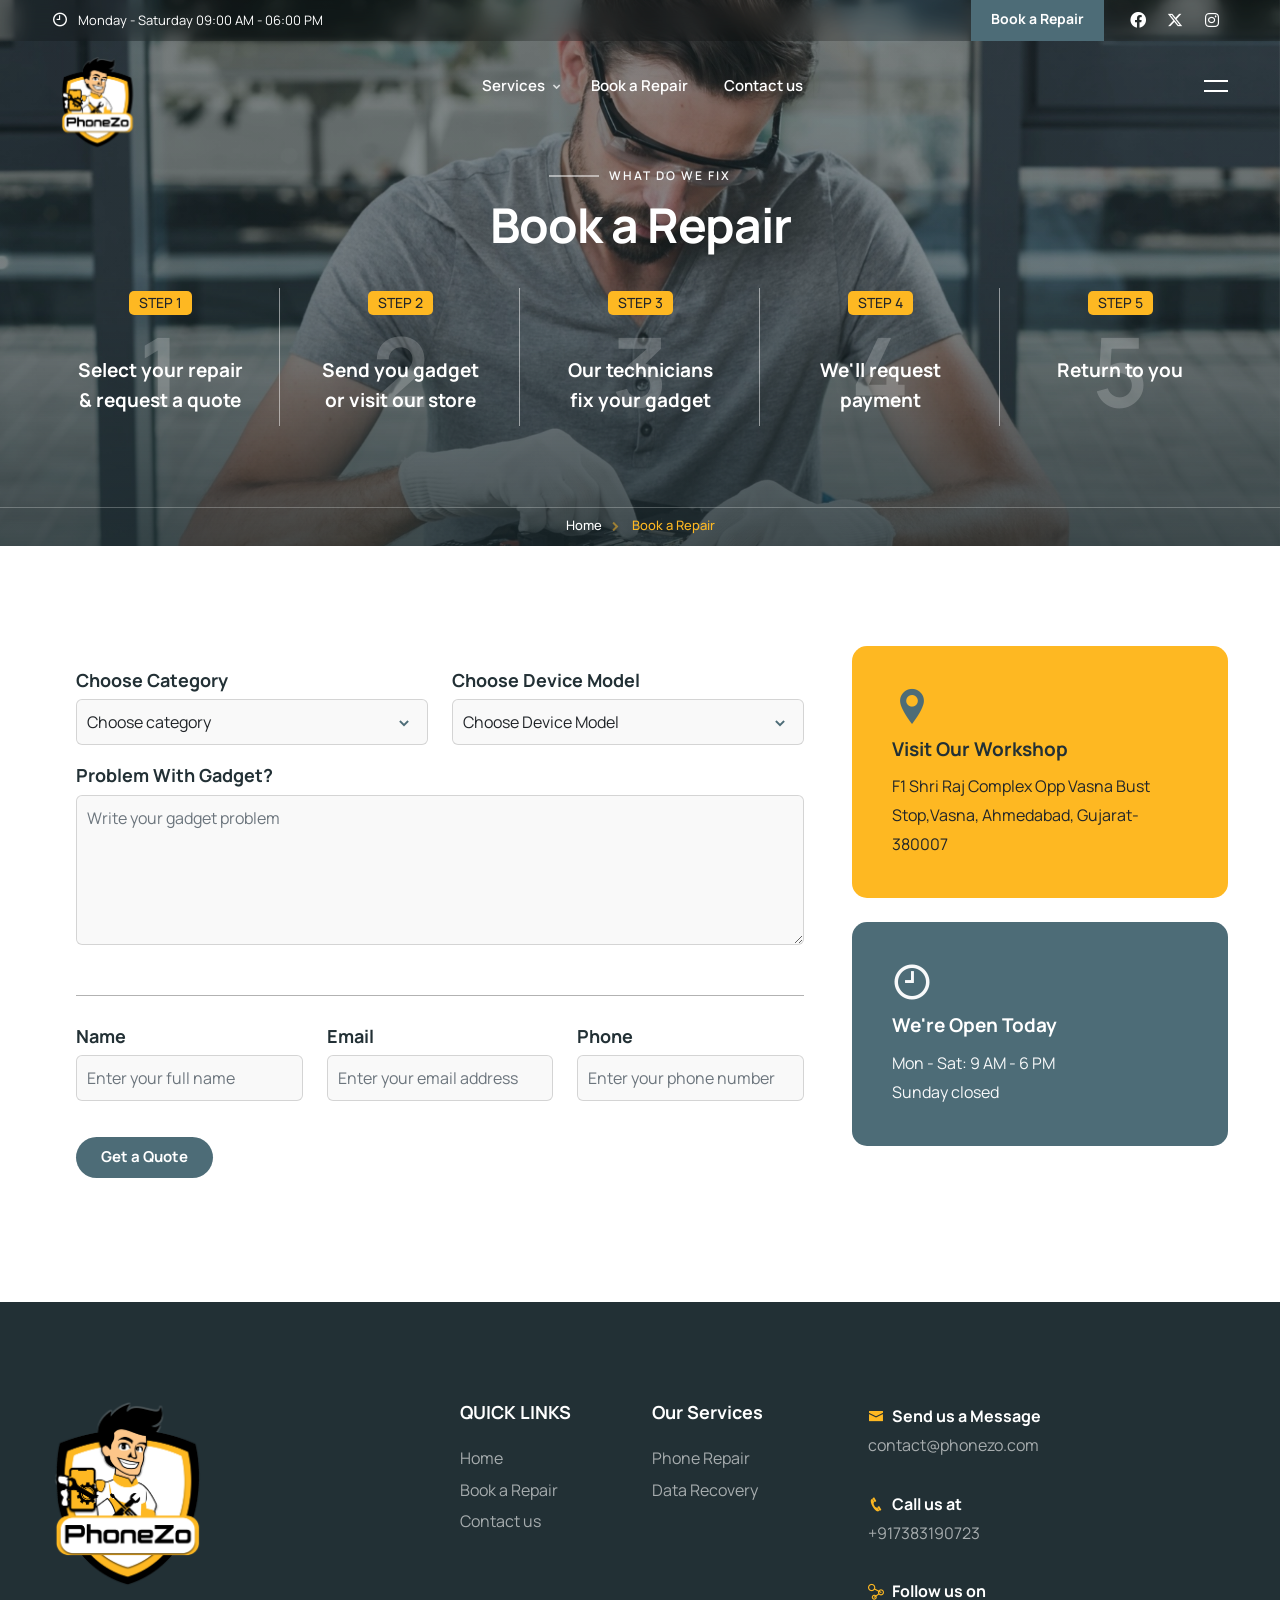
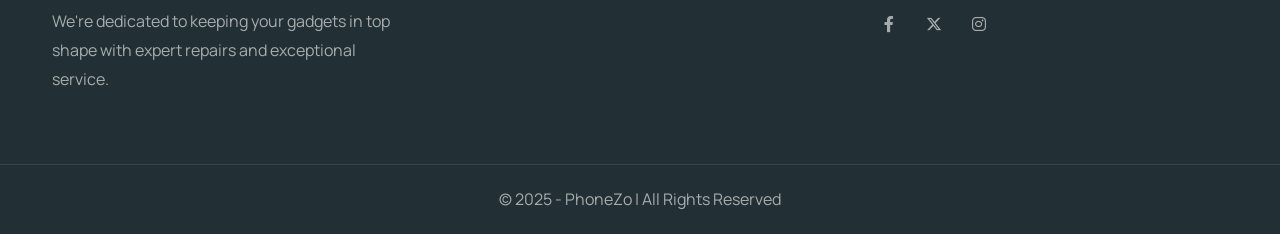
==== commit b087f51f: "home page set" ====
--- a/book-repair.html
+++ b/book-repair.html
@@ -19,6 +19,11 @@
 </head>
 
 <body>
+    <style>
+        :root {
+            --secondary-color: #FEB822;
+        }
+    </style>
     <div id="wrapper">
         <div class="float-text show-on-scroll">
             <span><a href="#">Scroll to top</a></span>
@@ -62,9 +67,9 @@
                                 <!-- logo begin -->
                                 <div id="logo">
                                     <a href="index.html">
-                                        <img class="logo-main" src="images/logo.png" alt="">
-                                        <img class="logo-scroll" src="images/logo.png" alt="">
-                                        <img class="logo-mobile" src="images/logo.png" alt="">
+                                        <img class="logo-main" src="images/logo3.png" alt="">
+                                        <img class="logo-scroll" src="images/logo3.png" alt="">
+                                        <img class="logo-mobile" src="images/logo3.png" alt="">
                                     </a>
                                 </div>
                                 <!-- logo close -->
@@ -292,7 +297,7 @@
             <div class="container">
                 <div class="row gx-5">
                     <div class="col-lg-4 col-sm-6">
-                        <img src="images/logo.png" class="w-150px" alt="">
+                        <img src="images/logo3.png" class="w-150px" alt="">
                         <div class="spacer-20"></div>
                         <p>We're dedicated to keeping your gadgets in top shape with expert repairs and exceptional
                             service.</p>
@@ -327,11 +332,11 @@
                             contact@phonezo.com
                         </div>
                         <div class="widget">
-                            <div class="fw-bold text-white"><i class="icofont-envelope me-2 id-color-2"></i>Call us at
+                            <div class="fw-bold text-white"><i class="icofont-phone me-2 id-color-2"></i>Call us at
                             </div>
                             +917383190723
                         </div>
-                        <div class="fw-bold text-white"><i class="icofont-clock-time me-2 id-color-2"></i>Follow us
+                        <div class="fw-bold text-white"><i class="icofont-ui-social-link me-2 id-color-2"></i>Follow us
                             on
                         </div>
                         <div class="social-icons mb-sm-30">
@@ -361,7 +366,7 @@
         </div>
 
         <div id="extra-content">
-            <img src="images/logo.png" class="w-100px" alt="">
+            <img src="images/logo3.png" class="w-100px" alt="">
 
             <div class="spacer-30-line"></div>
 
@@ -370,14 +375,14 @@
             <div class="row g-2">
                 <div class="col-6">
                     <a class="p-0 py-2 text-center d-block" href="single-repair.html">
-                        <img src="images/svg-color/iphone-svgrepo-com.svg" class="w-50px mb-3" alt="">
+                        <img src="images/svg-color/iphone-svg.svg" class="w-50px mb-3" alt="">
                         <h6 class="mb-0">Phone Repair</h6>
                     </a>
                 </div>
 
                 <div class="col-6">
                     <a class="p-0 py-2 text-center d-block" href="single-repair.html">
-                        <img src="images/svg-color/tablet-svgrepo-com.svg" class="w-50px mb-3" alt="">
+                        <img src="images/slider/hard-drive3.svg" class="w-50px mb-3" alt="">
                         <h6 class="mb-0">Data Recovery</h6>
                     </a>
                 </div>
@@ -387,8 +392,9 @@
             <div class="spacer-30-line"></div>
 
             <h5>Contact Us</h5>
-            <div><i class="icofont-clock-time me-2 op-5"></i>Monday - Saturday 08.00 - 18.00</div>
-            <div><i class="icofont-location-pin me-2 op-5"></i>100 S Main St, New York, </div>
+            <div><i class="icofont-clock-time me-2 op-5"></i>Monday - Saturday 09:00 AM - 06:00 PM</div>
+            <div><i class="icofont-location-pin me-2 op-5"></i>F1 Shri Raj Complex Opp Vasna Bust Stop, Vasna,
+                Ahmedabad, Gujarat- 380007</div>
             <div><i class="icofont-envelope me-2 op-5"></i>contact@PhoneZo.com</div>
 
             <div class="spacer-30-line"></div>
--- a/css/style.css
+++ b/css/style.css
@@ -1,45 +1,3 @@
-/* ================================================== */
-
-
-/* GadgetFix
-/* created by designesia
-
-@charset "utf-8";
-
-Table of content:
-
-* body
-* header
-  * subheader
-* navigation
-* content
-* section
-* footer
-* sidebar
-* contact
-* elements
-  * border
-  * breadcrumb
-  * button and link
-  * columns
-  * counter
-  * divider
-  * dropcap
-  * heading
-  * list
-  * map
-  * page heading
-  * pagination
-  * preloader
-  * progress bar
-  * social icons
-  * spacer
-  * tabs
-  * testimonial
-* plugins
-* media query
-*/
-
 /* ================================================== */
 
 @import url('https://fonts.googleapis.com/css2?family=Manrope:ital,wght@0,200;0,300;0,400;0,500;0,600;0,700;0,800;1,200;1,300;1,400;1,500;1,600;1,700;1,800&display=swap');
@@ -389,7 +347,7 @@
 }
 
 div#logo img {
-  max-width: 96px;
+  max-width: 74px;
   position: relative;
   top: 16px;
   left: 8px;
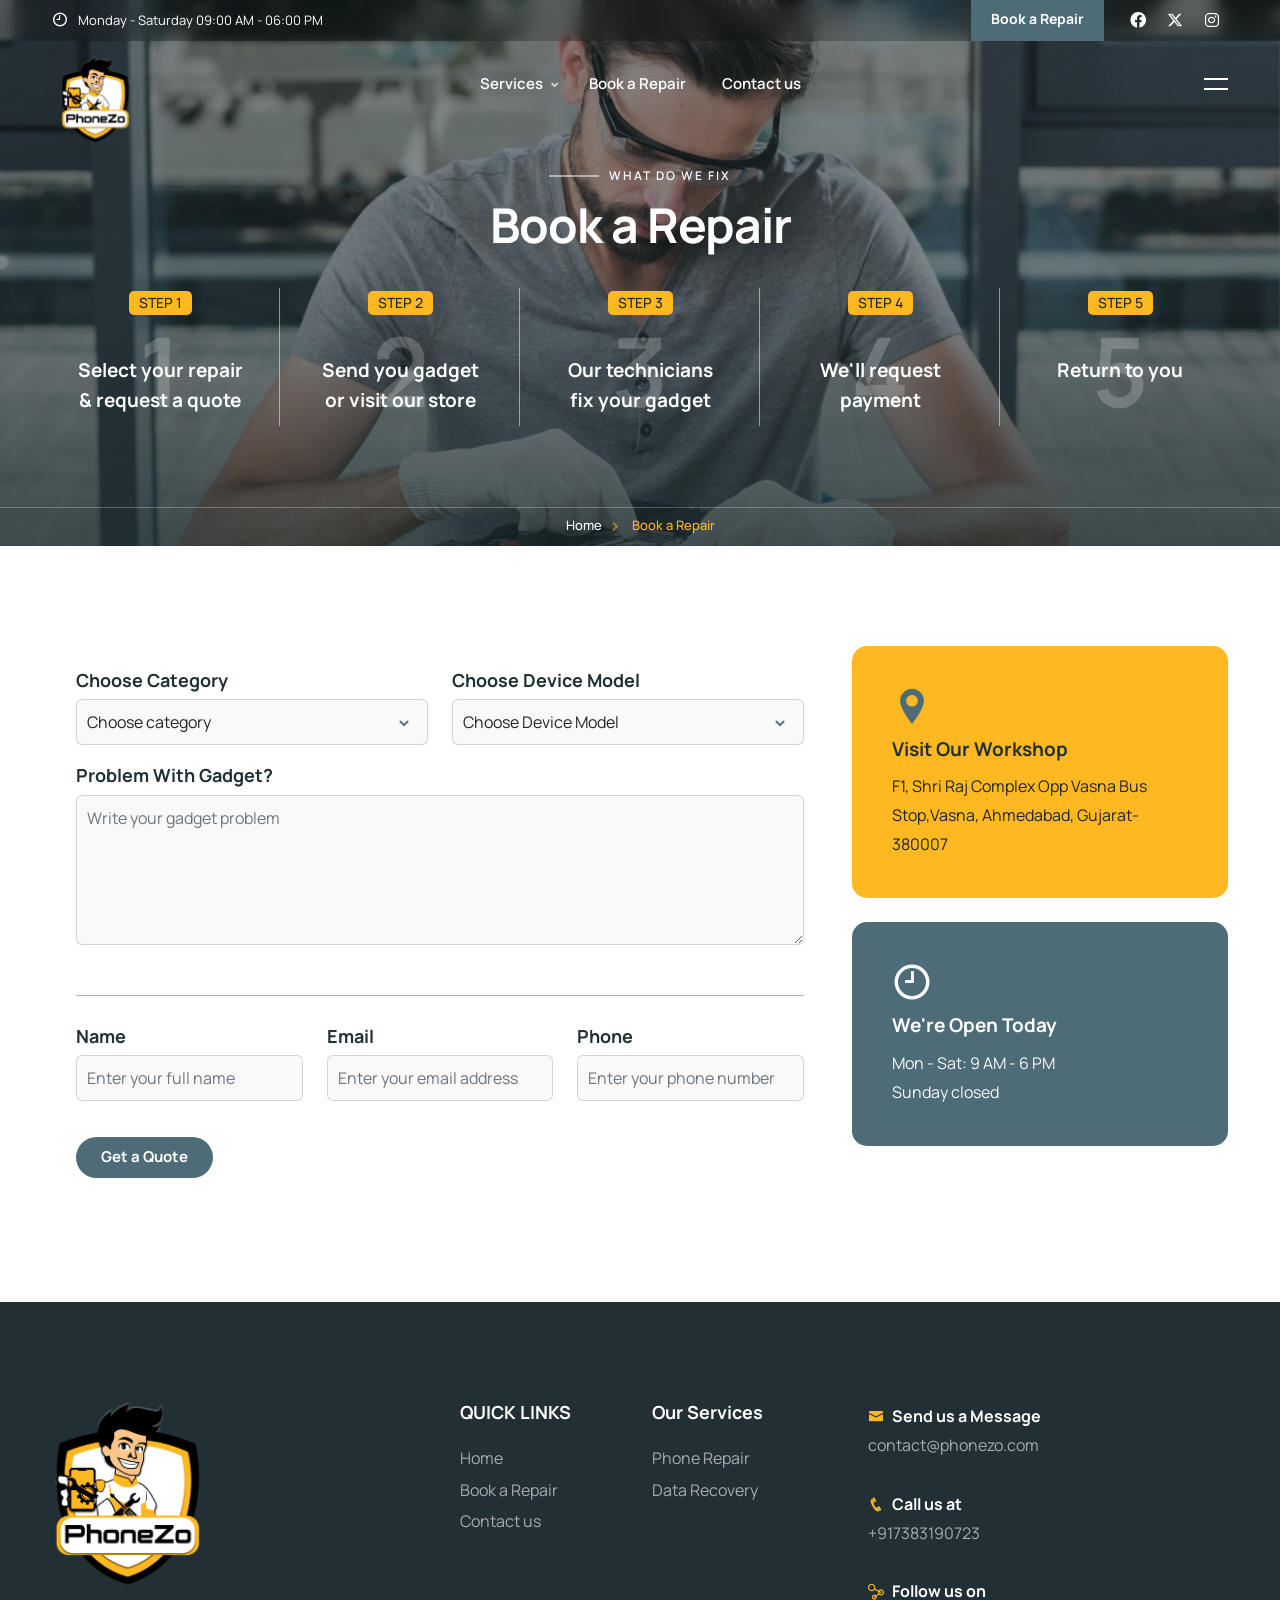
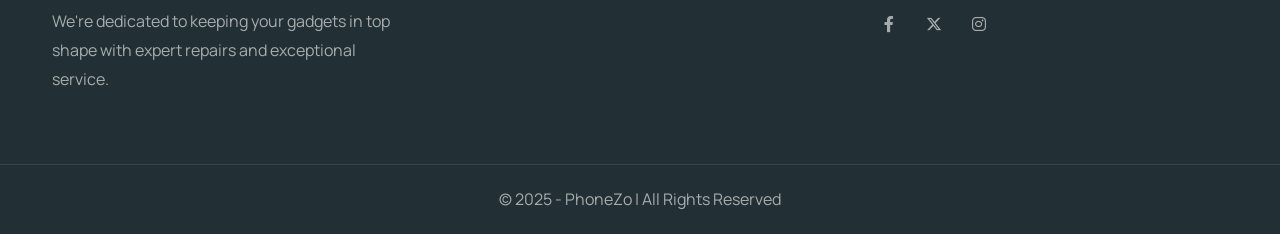
==== commit 4e63343f: "issues resolved" ====
--- a/book-repair.html
+++ b/book-repair.html
@@ -2,13 +2,15 @@
 <html lang="en">
 
 <head>
-    <title>Book Repair | Phonezo</title>
-    <link rel="icon" href="images/icon.webp" type="image/gif" sizes="16x16">
+    <title>Book a Repair | Phonezo</title>
+    <link rel="icon" href="./images/favicon.svg" type="image/gif" sizes="16x16">
     <meta content="text/html;charset=utf-8" http-equiv="Content-Type">
     <meta content="width=device-width, initial-scale=1.0" name="viewport">
-    <meta content="Book Repair" name="description">
-    <meta content="" name="keywords">
-    <meta content="" name="author">
+    <meta name="description"
+        content="Book a repair for your mobile phone or storage device. Fill out the form to request a call and get expert repair assistance today!">
+    <meta name="keywords"
+        content="book repair, phone repair request, schedule repair, call request, data recovery request, mobile repair appointment, repair service form, fast phone repair, tech support booking">
+    <meta name="robots" content="index, follow">
     <link href="css/bootstrap.min.css" rel="stylesheet" type="text/css" id="bootstrap">
     <link href="css/plugins.css" rel="stylesheet" type="text/css">
     <link href="css/swiper.css" rel="stylesheet" type="text/css">
@@ -276,7 +278,7 @@
                             <div class="relative text-dark p-40 rounded-1 bg-color-2 mb-4">
                                 <i class="d-block id-color fs-40 mb-2 icofont-location-pin"></i>
                                 <h4 class="mb-2">Visit Our Workshop</h4>
-                                F1 Shri Raj Complex Opp Vasna Bust Stop,Vasna, Ahmedabad, Gujarat- 380007<br>
+                                F1, Shri Raj Complex Opp Vasna Bus Stop,Vasna, Ahmedabad, Gujarat- 380007<br>
 
                             </div>
 
@@ -393,7 +395,7 @@
 
             <h5>Contact Us</h5>
             <div><i class="icofont-clock-time me-2 op-5"></i>Monday - Saturday 09:00 AM - 06:00 PM</div>
-            <div><i class="icofont-location-pin me-2 op-5"></i>F1 Shri Raj Complex Opp Vasna Bust Stop, Vasna,
+            <div><i class="icofont-location-pin me-2 op-5"></i>F1, Shri Raj Complex Opp Vasna Bus Stop, Vasna,
                 Ahmedabad, Gujarat- 380007</div>
             <div><i class="icofont-envelope me-2 op-5"></i>contact@PhoneZo.com</div>
 
--- a/css/style.css
+++ b/css/style.css
@@ -347,10 +347,22 @@
 }
 
 div#logo img {
-  max-width: 74px;
+  max-width: 70px;
   position: relative;
   top: 16px;
   left: 8px;
+}
+
+/* @media screen (min-width: 991px) {
+  div#logo img {
+    top: 0px;
+  }
+} */
+
+@media screen and (max-width: 991px) {
+  div#logo img {
+    top: 0;
+  }
 }
 
 header.smaller div#logo .logo-1 {
@@ -12715,7 +12727,7 @@
 
   .header-col-mid #mainmenu {
     position: absolute;
-    top: 90px;
+    top: 140px;
     width: 100%;
     padding: 0 0 0 0;
     left: 20px;
@@ -13549,6 +13561,10 @@
     /* -------------------------------------------------- */
 
 @media only screen and (max-width: 767px) {
+  
+  .header-col-mid #mainmenu {
+    top:104px;
+  }
 
   header .logo-main {
     display: none;
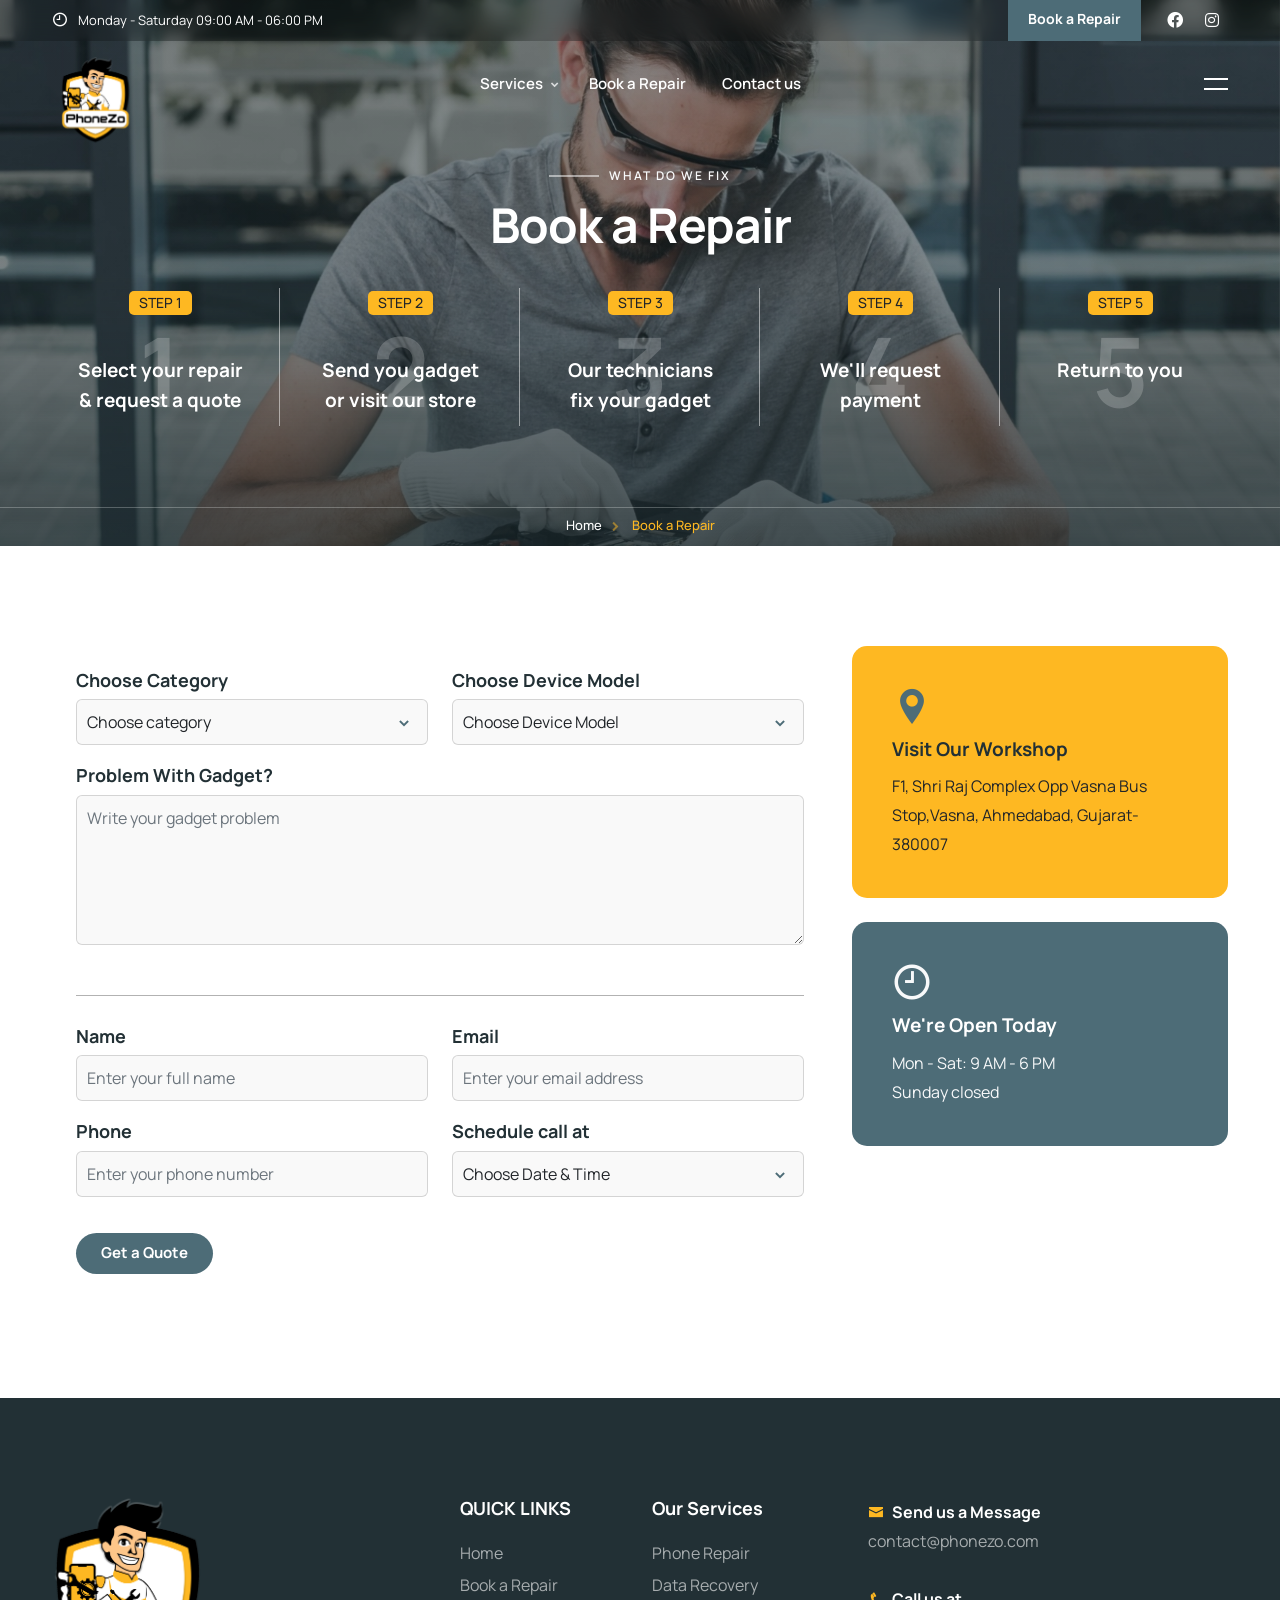
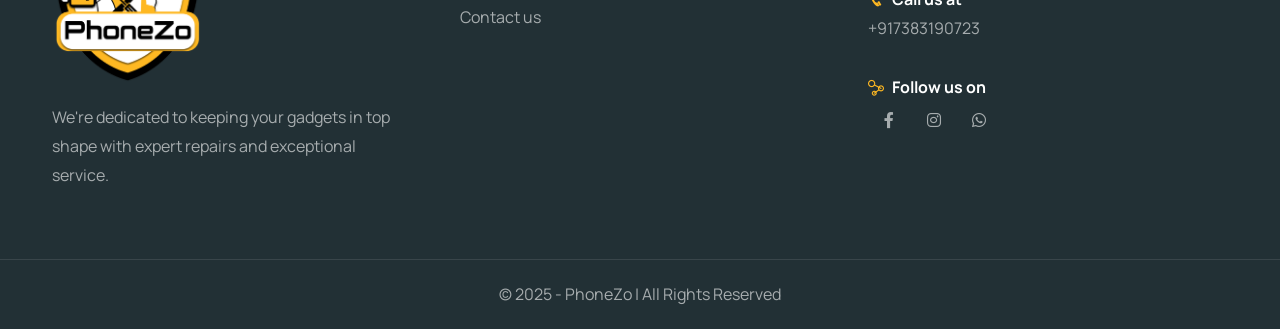
==== commit 836457d0: "added dropdown in form" ====
--- a/book-repair.html
+++ b/book-repair.html
@@ -50,9 +50,10 @@
                                 <div class="d-flex">
                                     <a class="btn-topbar bg-color me-3" href="./book-repair.html">Book a Repair</a>
                                     <div class="social-icons">
-                                        <a href="#"><i class="fa-brands fa-facebook fa-lg"></i></a>
-                                        <a href="#"><i class="fa-brands fa-x-twitter fa-lg"></i></a>
-                                        <a href="#"><i class="fa-brands fa-instagram fa-lg"></i></a>
+                                        <a href="https://www.facebook.com/profile.php?id=61573724937023"
+                                            target="_blank"><i class="fa-brands fa-facebook fa-lg"></i></a>
+                                        <a href="https://www.instagram.com/phonezo.in" target="_blank"><i
+                                                class="fa-brands fa-instagram fa-lg"></i></a>
                                     </div>
                                 </div>
                             </div>
@@ -240,22 +241,78 @@
                                             <div class="spacer-30-line"></div>
                                         </div>
 
-                                        <div class="col-lg-4">
+                                        <div class="col-lg-6">
                                             <h5>Name</h5>
                                             <input type="text" name="Name" id="name" class="form-control"
                                                 placeholder="Enter your full name" required>
                                         </div>
 
-                                        <div class="col-lg-4">
+                                        <div class="col-lg-6">
                                             <h5>Email</h5>
                                             <input type="text" name="Email" id="email" class="form-control"
                                                 placeholder="Enter your email address">
                                         </div>
 
-                                        <div class="col-lg-4">
+                                        <div class="col-lg-6">
                                             <h5>Phone</h5>
                                             <input type="text" name="phone" id="phone" class="form-control"
                                                 placeholder="Enter your phone number" required>
+                                        </div>
+                                        <div class="col-lg-6">
+                                            <h5>Schedule call at</h5>
+                                            <div class="relative">
+                                                <select name="callTiming" class="form-control" required>
+                                                    <option hidden>Choose Date & Time</option>
+                                                    <option value="anytime">Anytime</option>
+                                                    <option value="urgent">Urgent</option>
+                                                    <optgroup label="Today">
+                                                        <option value="today 09:00 AM - 12:00 Noon">Between 09:00 AM -
+                                                            12:00 Noon</option>
+                                                        <option value="today 12:00 Noon - 03:00 PM">Between 12:00 Noon -
+                                                            03:00 PM</option>
+                                                        <option value="today 03:00 PM - 06:00 PM">Between 03:00 PM -
+                                                            06:00
+                                                            PM</option>
+                                                        <option value="today 06:00 PM - 09:00 PM">Between 06:00 PM -
+                                                            09:00
+                                                            PM</option>
+                                                    </optgroup>
+                                                    <optgroup label="Tomorrow">
+                                                        <option value="tomorrow 09:00 AM - 12:00 Noon">Between 09:00 AM
+                                                            -
+                                                            12:00 Noon</option>
+                                                        <option value="tomorrow 12:00 Noon - 03:00 PM">Between 12:00
+                                                            Noon -
+                                                            03:00 PM</option>
+                                                        <option value="tomorrow 03:00 PM - 06:00 PM">Between 03:00 PM -
+                                                            06:00
+                                                            PM</option>
+                                                        <option value="tomorrow 06:00 PM - 09:00 PM">Between 06:00 PM -
+                                                            09:00
+                                                            PM</option>
+                                                    </optgroup>
+                                                    <optgroup label="After Tomorrow">
+                                                        <option value="after-tomorrow 09:00 AM - 12:00 Noon">Between
+                                                            09:00
+                                                            AM -
+                                                            12:00 Noon</option>
+                                                        <option value="after-tomorrow 12:00 Noon - 03:00 PM">Between
+                                                            12:00
+                                                            Noon -
+                                                            03:00 PM</option>
+                                                        <option value="after-tomorrow 03:00 PM - 06:00 PM">Between 03:00
+                                                            PM
+                                                            - 06:00
+                                                            PM</option>
+                                                        <option value="after-tomorrow 06:00 PM - 09:00 PM">Between 06:00
+                                                            PM
+                                                            - 09:00
+                                                            PM</option>
+                                                    </optgroup>
+                                                </select>
+                                                <i
+                                                    class="absolute top-0 end-0 id-color pt-3 pe-3 icofont-simple-down"></i>
+                                            </div>
                                         </div>
                                     </div>
                                     <div id='submit' class="mt-3">
@@ -342,9 +399,10 @@
                             on
                         </div>
                         <div class="social-icons mb-sm-30">
-                            <a href="#"><i class="fa-brands fa-facebook-f"></i></a>
-                            <a href="#"><i class="fa-brands fa-x-twitter"></i></a>
-                            <a href="#"><i class="fa-brands fa-instagram"></i></a>
+                            <a href="https://www.facebook.com/profile.php?id=61573724937023"><i
+                                    class="fa-brands fa-facebook-f"></i></a>
+                            <a href="https://www.instagram.com/phonezo.in"><i class="fa-brands fa-instagram"></i></a>
+                            <a href="https://wa.me/917383190723"><i class="fa-brands fa-whatsapp"></i></a>
                         </div>
                     </div>
                 </div>
@@ -407,11 +465,20 @@
                 electronic devices.</p>
 
             <div class="social-icons">
-                <a href="#"><i class="fa-brands fa-facebook-f"></i></a>
-                <a href="#"><i class="fa-brands fa-x-twitter"></i></a>
-                <a href="#"><i class="fa-brands fa-instagram"></i></a>
+                <a href="https://www.facebook.com/profile.php?id=61573724937023" target="_blank"><i
+                        class="fa-brands fa-facebook-f"></i></a>
+                <a href="https://www.instagram.com/phonezo.in" target="_blank"><i
+                        class="fa-brands fa-instagram"></i></a>
             </div>
         </div>
+    </div>
+    <div class="widgets">
+        <a href="tel:+917383190723">
+            <i class="fa-regular fa-phone"></i>
+        </a>
+        <a href="https://wa.me/917383190723">
+            <i class="fa-brands fa-whatsapp"></i>
+        </a>
     </div>
 
     <script src="js/plugins.js"></script>
--- a/css/style.css
+++ b/css/style.css
@@ -13274,7 +13274,7 @@
   }
 
   #subheader {
-    padding: 40px 0 80px 0 !important;
+    padding: 70px 0 80px 0 !important;
   }
 
   #testimonial-carousel .de_testi {
@@ -13561,9 +13561,9 @@
     /* -------------------------------------------------- */
 
 @media only screen and (max-width: 767px) {
-  
+
   .header-col-mid #mainmenu {
-    top:104px;
+    top: 104px;
   }
 
   header .logo-main {
@@ -13979,4 +13979,55 @@
     margin-left: auto;
     width: auto;
   }
+}
+
+.widgets {
+  position: fixed;
+  bottom: 16px;
+  right: 16px;
+  display: none;
+  flex-direction: column;
+  gap: 8px;
+  z-index: 99999;
+}
+
+.widgets a {
+  font-size: 22px;
+  padding: 10px 13px;
+  border-radius: 100vh;
+  color: white;
+  background-color: var(--secondary-color);
+}
+
+.widgets a i {
+  animation: shake 1s infinite;
+  animation-delay: 3s;
+}
+
+@keyframes shake {
+  0% {
+    transform: rotate(0deg);
+  }
+
+  25% {
+    transform: rotate(-10deg);
+  }
+
+  50% {
+    transform: rotate(10deg);
+  }
+
+  75% {
+    transform: rotate(-5deg);
+  }
+
+  100% {
+    transform: rotate(0deg);
+  }
+}
+
+@media only screen and (max-width: 767px) {
+  .widgets {
+    display: flex;
+  }
 }
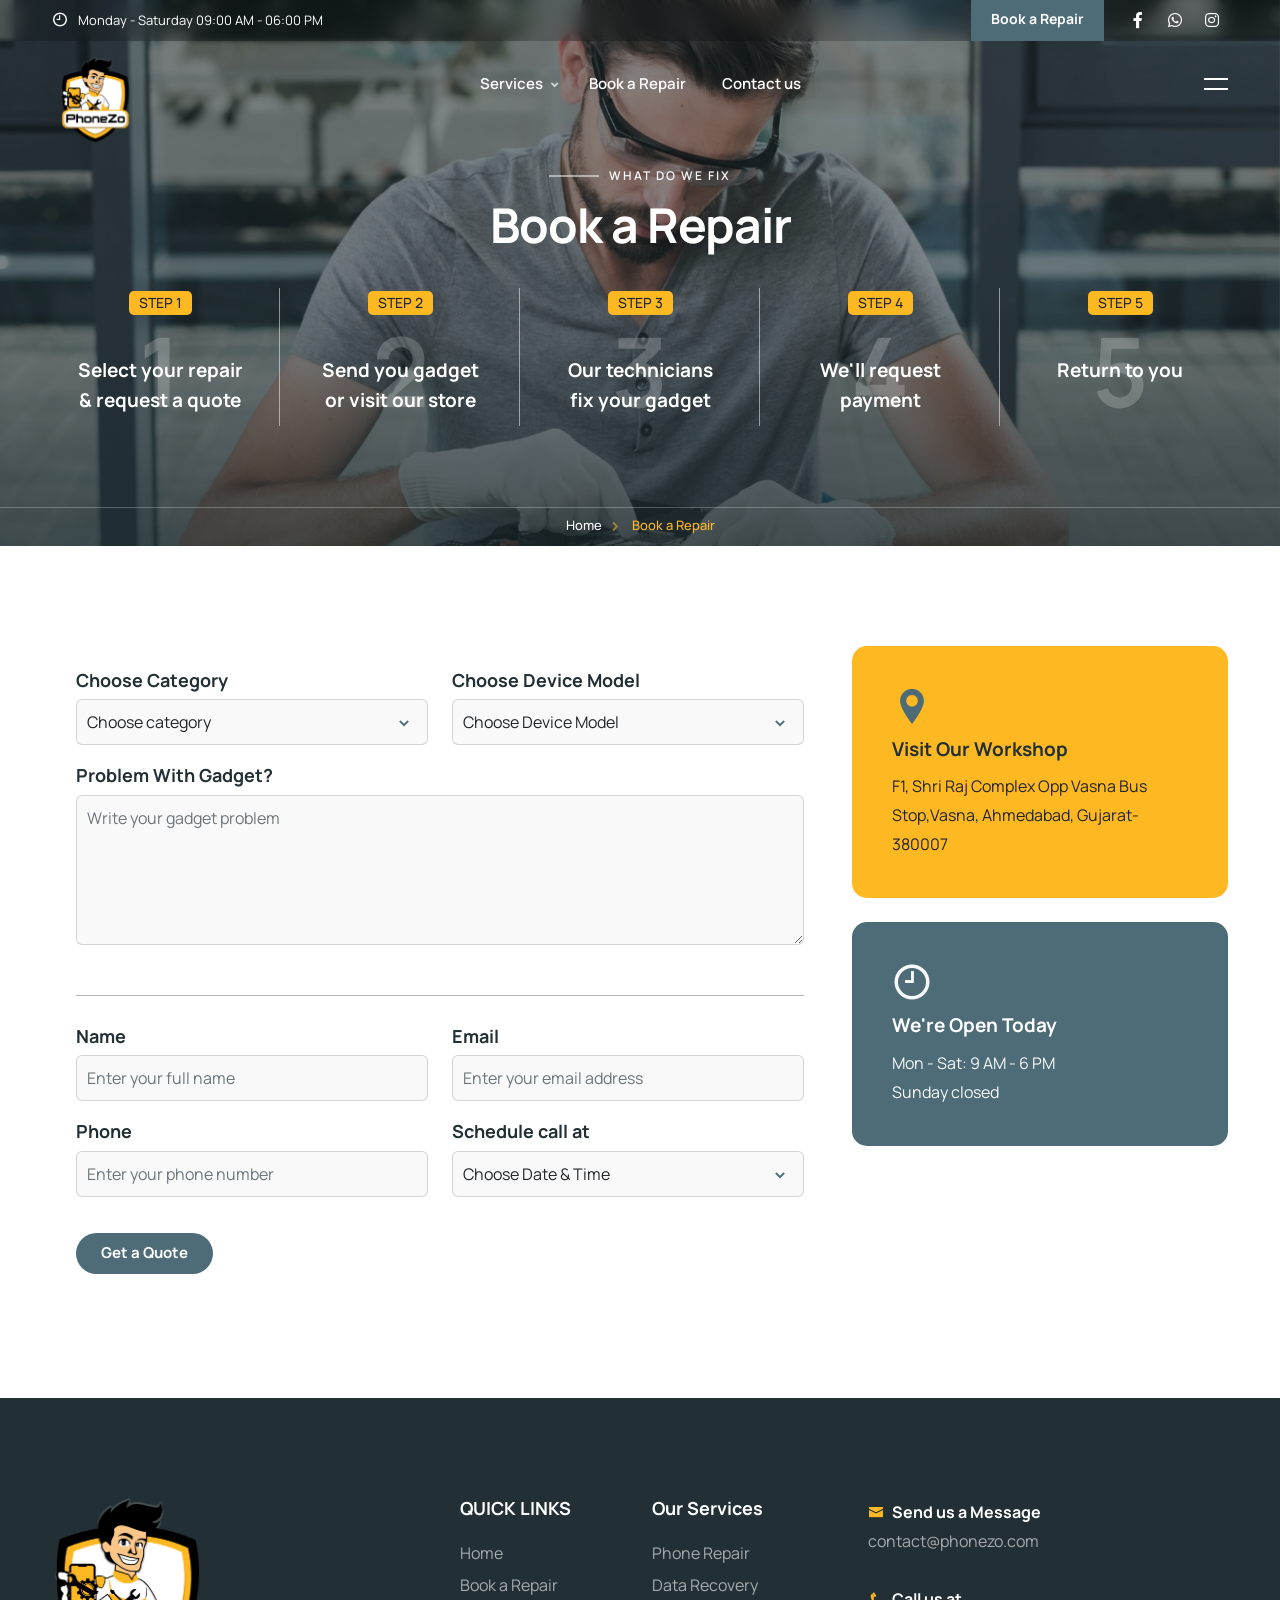
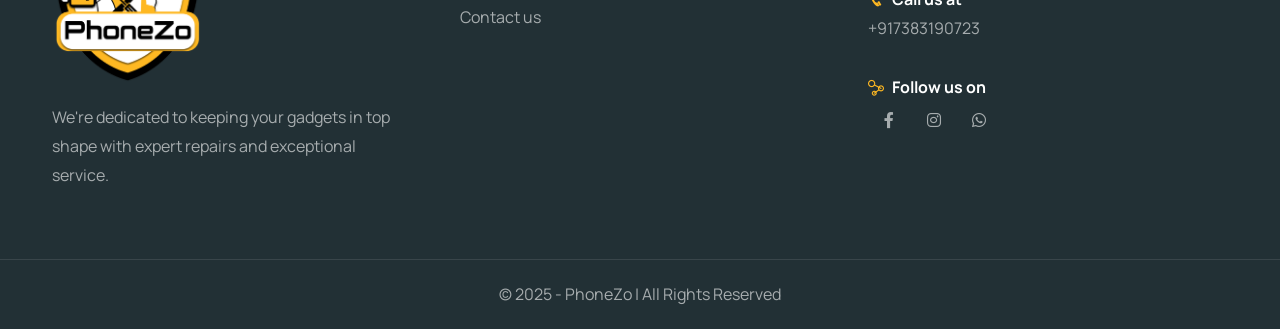
==== commit 087cb3dd: "1 mar" ====
--- a/book-repair.html
+++ b/book-repair.html
@@ -41,8 +41,6 @@
                         <div class="col-lg-12">
                             <div class="d-flex justify-content-between xs-hide">
                                 <div class="d-flex">
-                                    <!-- <div class="topbar-widget me-5"><a href="#"><i class="icofont-location-pin"></i>Our
-                                            Workshop: 100 S Main St, New York, NY</a></div> -->
                                     <div class="topbar-widget me-5"><a href="#"><i class="icofont-clock-time"></i>Monday
                                             - Saturday 09:00 AM - 06:00 PM</a></div>
                                 </div>
@@ -51,7 +49,9 @@
                                     <a class="btn-topbar bg-color me-3" href="./book-repair.html">Book a Repair</a>
                                     <div class="social-icons">
                                         <a href="https://www.facebook.com/profile.php?id=61573724937023"
-                                            target="_blank"><i class="fa-brands fa-facebook fa-lg"></i></a>
+                                            target="_blank"><i class="fa-brands fa-facebook-f fa-lg"></i></a>
+                                        <a href="https://wa.me/917383190723" target="_blank"><i
+                                                class="fa-brands fa-whatsapp fa-lg"></i></a>
                                         <a href="https://www.instagram.com/phonezo.in" target="_blank"><i
                                                 class="fa-brands fa-instagram fa-lg"></i></a>
                                     </div>
@@ -266,45 +266,43 @@
                                                     <option value="anytime">Anytime</option>
                                                     <option value="urgent">Urgent</option>
                                                     <optgroup label="Today">
-                                                        <option value="today 09:00 AM - 12:00 Noon">Between 09:00 AM -
+                                                        <option value="today 09:00 AM - 12:00 Noon">09:00 AM -
                                                             12:00 Noon</option>
-                                                        <option value="today 12:00 Noon - 03:00 PM">Between 12:00 Noon -
+                                                        <option value="today 12:00 Noon - 03:00 PM">12:00 Noon -
                                                             03:00 PM</option>
-                                                        <option value="today 03:00 PM - 06:00 PM">Between 03:00 PM -
+                                                        <option value="today 03:00 PM - 06:00 PM">03:00 PM -
                                                             06:00
                                                             PM</option>
-                                                        <option value="today 06:00 PM - 09:00 PM">Between 06:00 PM -
+                                                        <option value="today 06:00 PM - 09:00 PM">06:00 PM -
                                                             09:00
                                                             PM</option>
                                                     </optgroup>
                                                     <optgroup label="Tomorrow">
-                                                        <option value="tomorrow 09:00 AM - 12:00 Noon">Between 09:00 AM
+                                                        <option value="tomorrow 09:00 AM - 12:00 Noon">09:00 AM
                                                             -
                                                             12:00 Noon</option>
-                                                        <option value="tomorrow 12:00 Noon - 03:00 PM">Between 12:00
+                                                        <option value="tomorrow 12:00 Noon - 03:00 PM">12:00
                                                             Noon -
                                                             03:00 PM</option>
-                                                        <option value="tomorrow 03:00 PM - 06:00 PM">Between 03:00 PM -
+                                                        <option value="tomorrow 03:00 PM - 06:00 PM">03:00 PM -
                                                             06:00
                                                             PM</option>
-                                                        <option value="tomorrow 06:00 PM - 09:00 PM">Between 06:00 PM -
+                                                        <option value="tomorrow 06:00 PM - 09:00 PM">06:00 PM -
                                                             09:00
                                                             PM</option>
                                                     </optgroup>
-                                                    <optgroup label="After Tomorrow">
-                                                        <option value="after-tomorrow 09:00 AM - 12:00 Noon">Between
-                                                            09:00
+                                                    <optgroup label="Day After Tomorrow">
+                                                        <option value="day-after-tomorrow 09:00 AM - 12:00 Noon"> 09:00
                                                             AM -
                                                             12:00 Noon</option>
-                                                        <option value="after-tomorrow 12:00 Noon - 03:00 PM">Between
-                                                            12:00
+                                                        <option value="day-after-tomorrow 12:00 Noon - 03:00 PM"> 12:00
                                                             Noon -
                                                             03:00 PM</option>
-                                                        <option value="after-tomorrow 03:00 PM - 06:00 PM">Between 03:00
+                                                        <option value="day-after-tomorrow 03:00 PM - 06:00 PM">03:00
                                                             PM
                                                             - 06:00
                                                             PM</option>
-                                                        <option value="after-tomorrow 06:00 PM - 09:00 PM">Between 06:00
+                                                        <option value="day-after-tomorrow 06:00 PM - 09:00 PM">06:00
                                                             PM
                                                             - 09:00
                                                             PM</option>
@@ -399,7 +397,7 @@
                             on
                         </div>
                         <div class="social-icons mb-sm-30">
-                            <a href="https://www.facebook.com/profile.php?id=61573724937023"><i
+                            <a href="https://www.facebook.com/profile.php?id=61573724937023" target="_blank"><i
                                     class="fa-brands fa-facebook-f"></i></a>
                             <a href="https://www.instagram.com/phonezo.in"><i class="fa-brands fa-instagram"></i></a>
                             <a href="https://wa.me/917383190723"><i class="fa-brands fa-whatsapp"></i></a>
--- a/css/style.css
+++ b/css/style.css
@@ -13997,6 +13997,10 @@
   border-radius: 100vh;
   color: white;
   background-color: var(--secondary-color);
+
+  &:hover {
+    color: white !important;
+  }
 }
 
 .widgets a i {
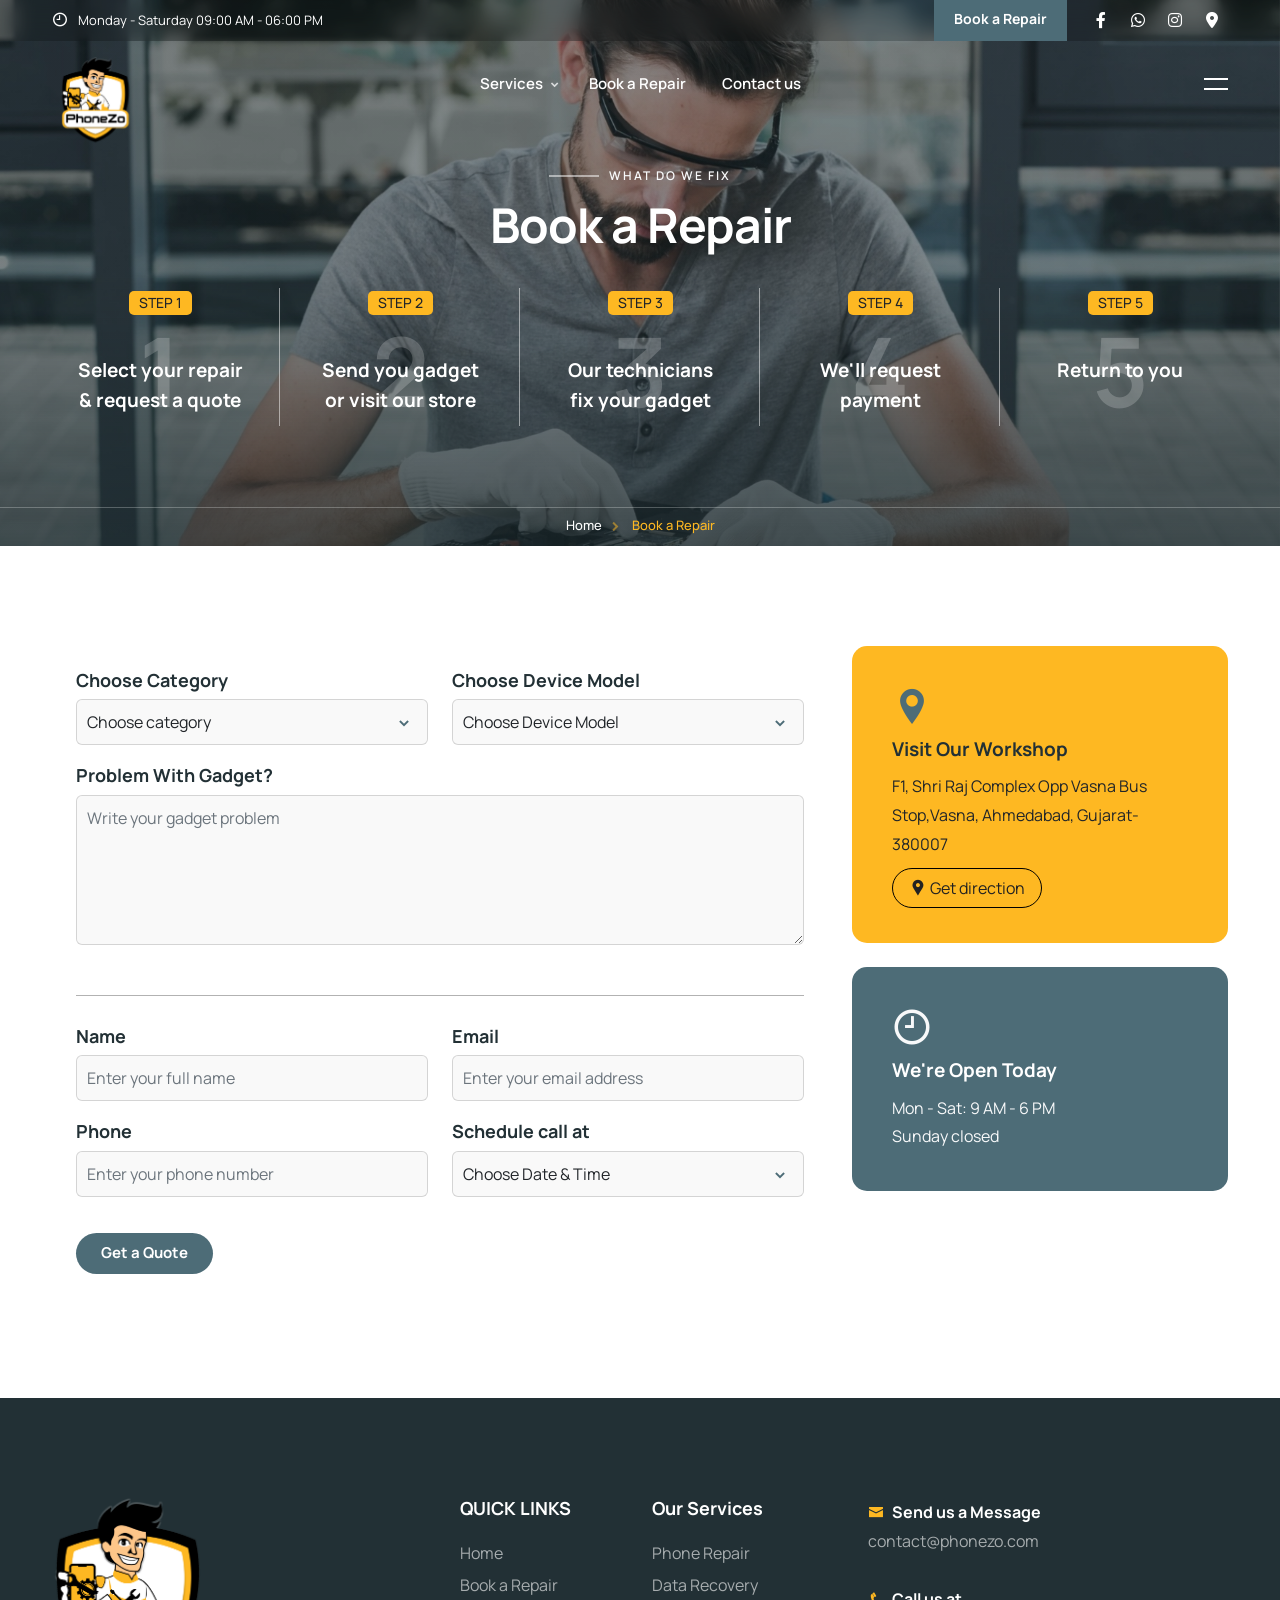
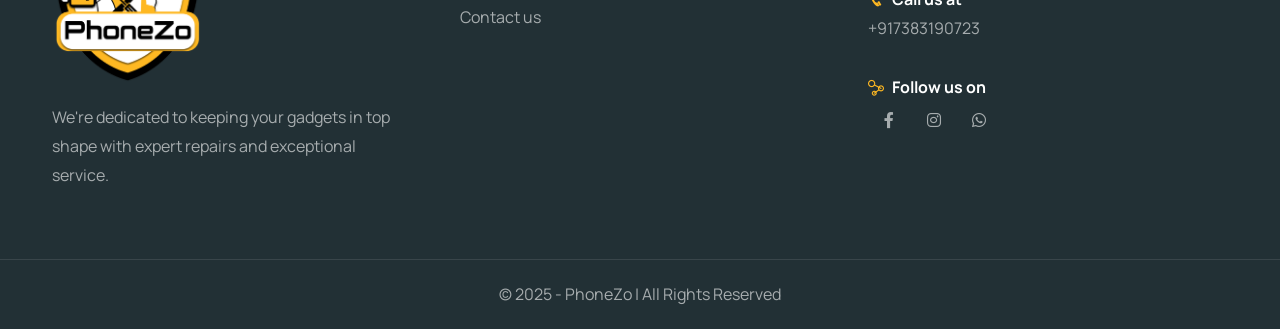
==== commit c03b169b: "added location btn" ====
--- a/book-repair.html
+++ b/book-repair.html
@@ -54,6 +54,8 @@
                                                 class="fa-brands fa-whatsapp fa-lg"></i></a>
                                         <a href="https://www.instagram.com/phonezo.in" target="_blank"><i
                                                 class="fa-brands fa-instagram fa-lg"></i></a>
+                                                <a href="https://maps.app.goo.gl/h99hhkeGVbmqbV9Y8" target="_blank"><i
+                                                    class="fa-regular fa-location-dot fa-lg"></i></a>
                                     </div>
                                 </div>
                             </div>
@@ -333,8 +335,13 @@
                             <div class="relative text-dark p-40 rounded-1 bg-color-2 mb-4">
                                 <i class="d-block id-color fs-40 mb-2 icofont-location-pin"></i>
                                 <h4 class="mb-2">Visit Our Workshop</h4>
-                                F1, Shri Raj Complex Opp Vasna Bus Stop,Vasna, Ahmedabad, Gujarat- 380007<br>
-
+                                <span>F1, Shri Raj Complex Opp Vasna Bus Stop,Vasna, Ahmedabad, Gujarat- 380007</span>
+                                <div class="mt-3">
+                                    <a href="https://maps.app.goo.gl/h99hhkeGVbmqbV9Y8" target="_blank"
+                                        class="text-black border rounded-pill px-3 py-2 buttonHover"
+                                        style="border-color: black  !important;"><i
+                                            class="icofont-google-map fs-18"></i> Get direction</a>
+                                </div>
                             </div>
 
                             <div class="relative bg-color text-light p-40 rounded-1 mb-4">
--- a/css/style.css
+++ b/css/style.css
@@ -14034,4 +14034,14 @@
   .widgets {
     display: flex;
   }
+}
+
+
+.buttonHover {
+  transition: all 0.2s ease-in-out;
+
+  &:hover {
+    color: var(--secondary-color) !important;
+    background-color: black;
+  }
 }
